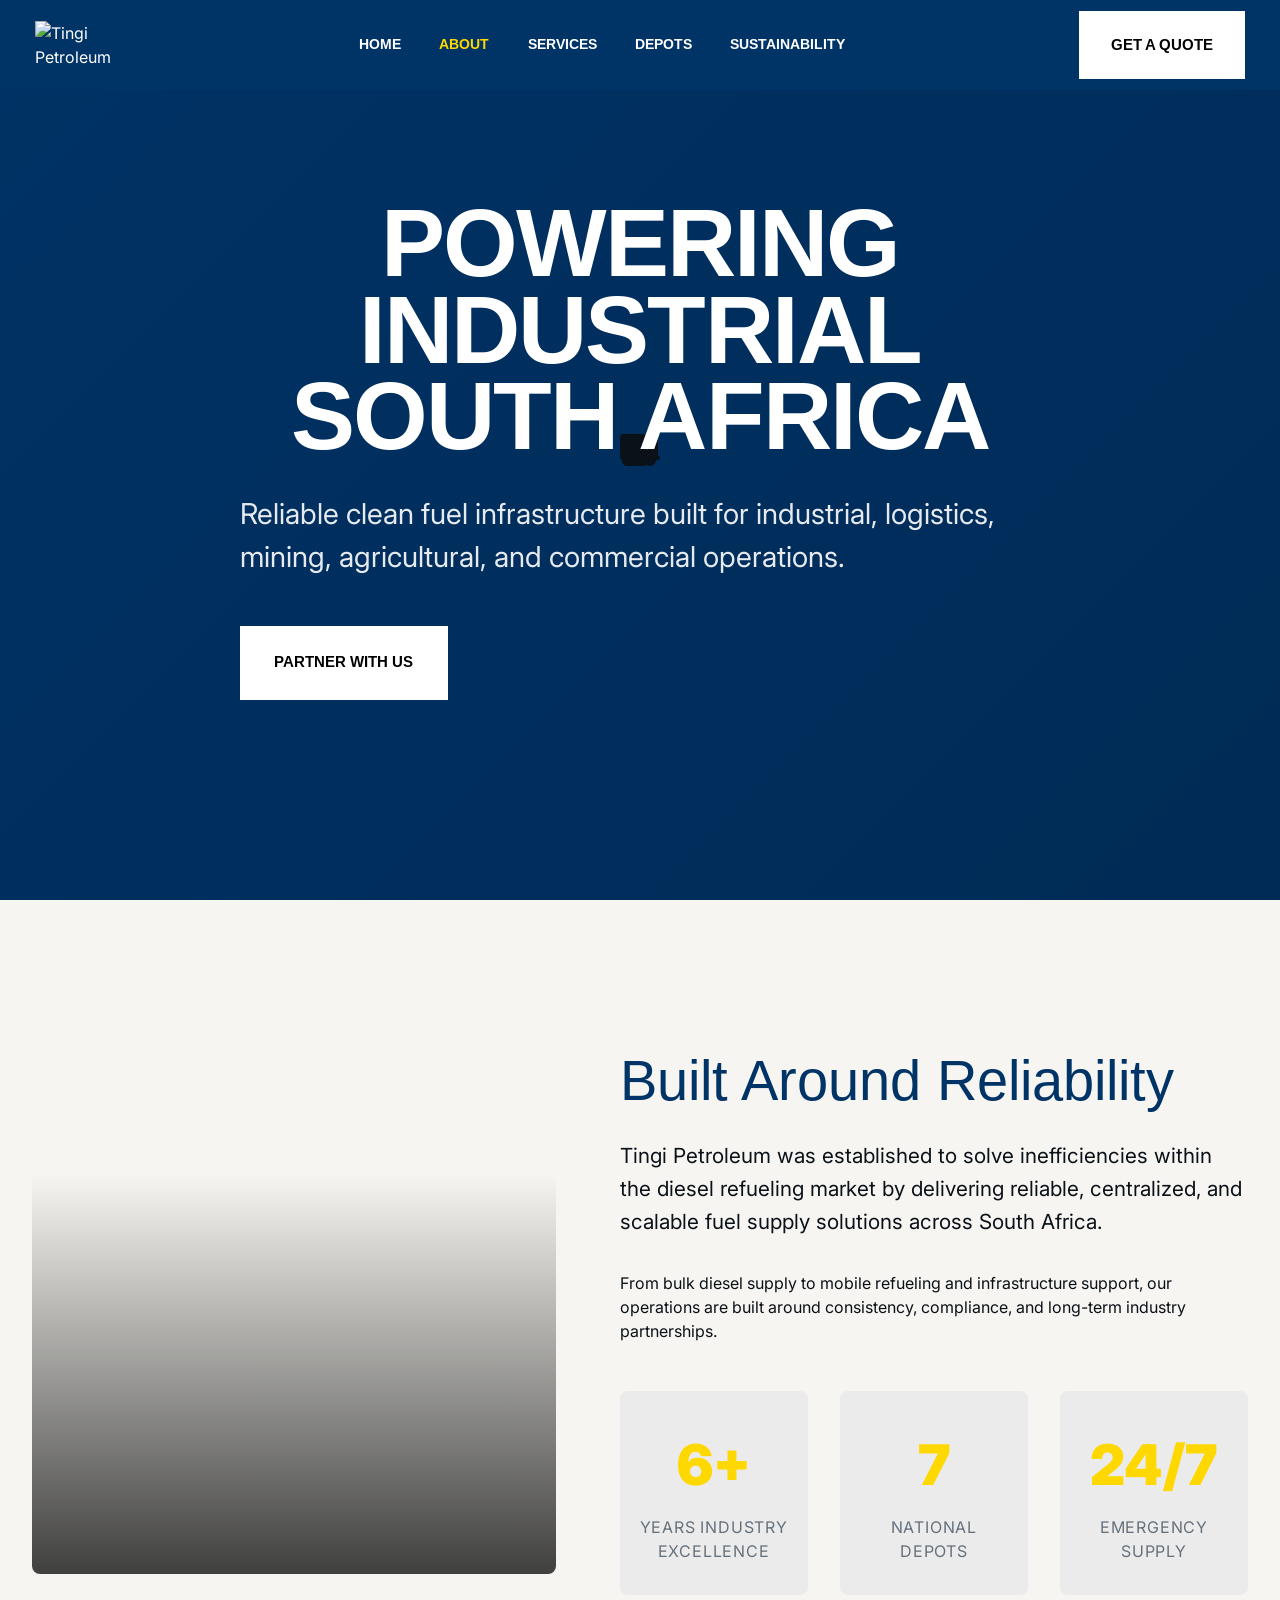
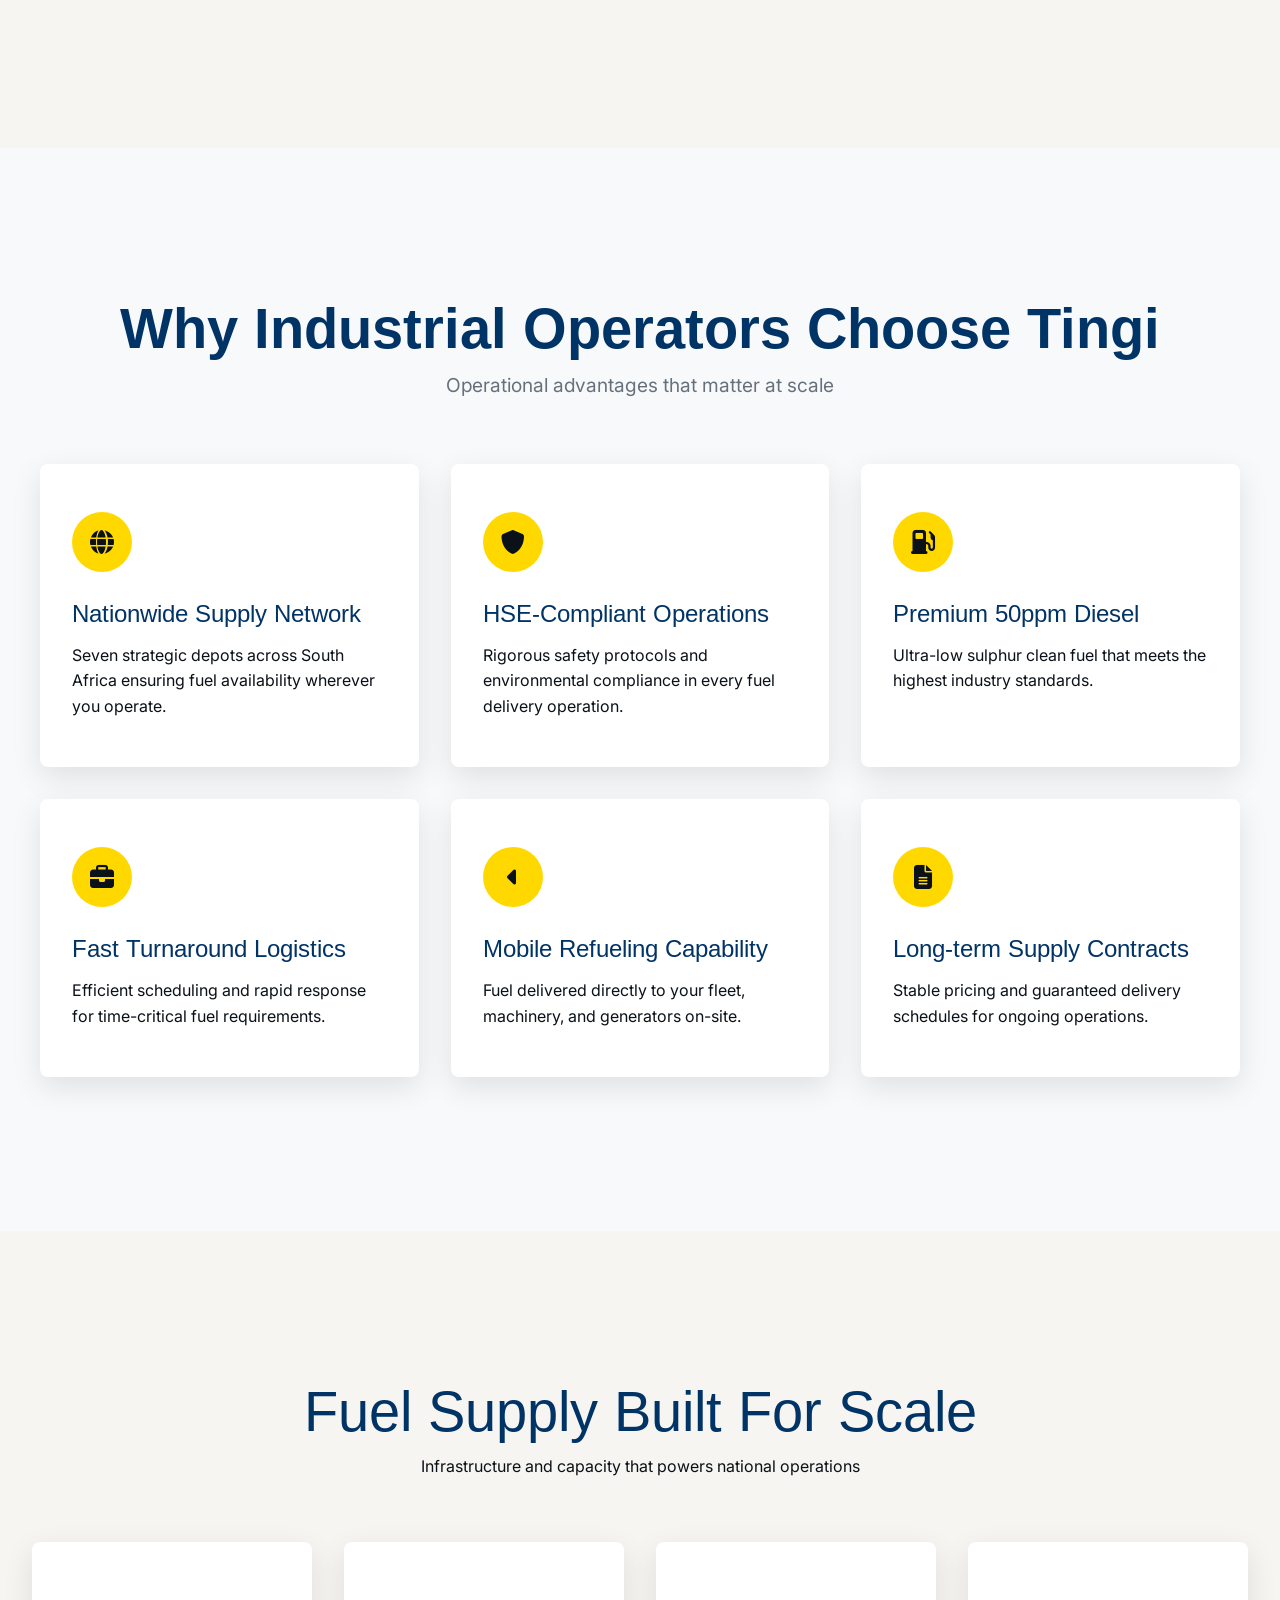
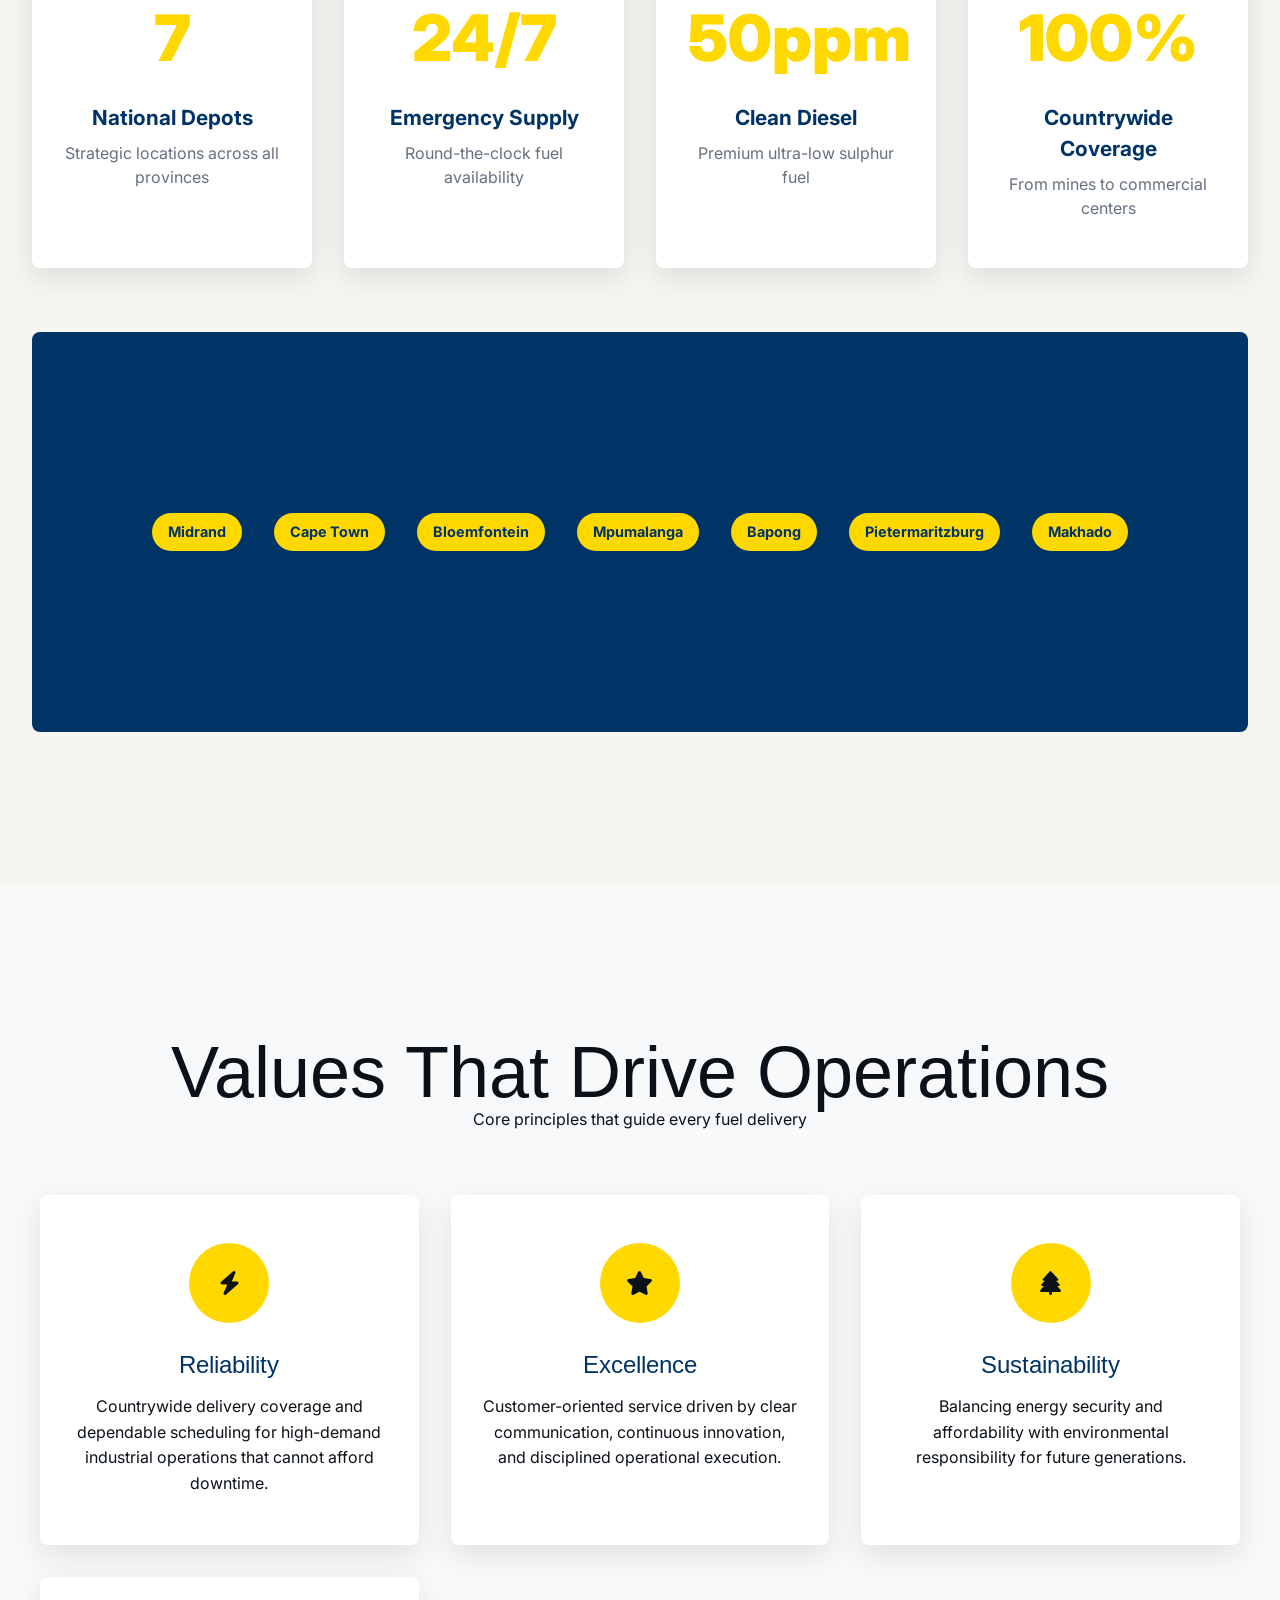
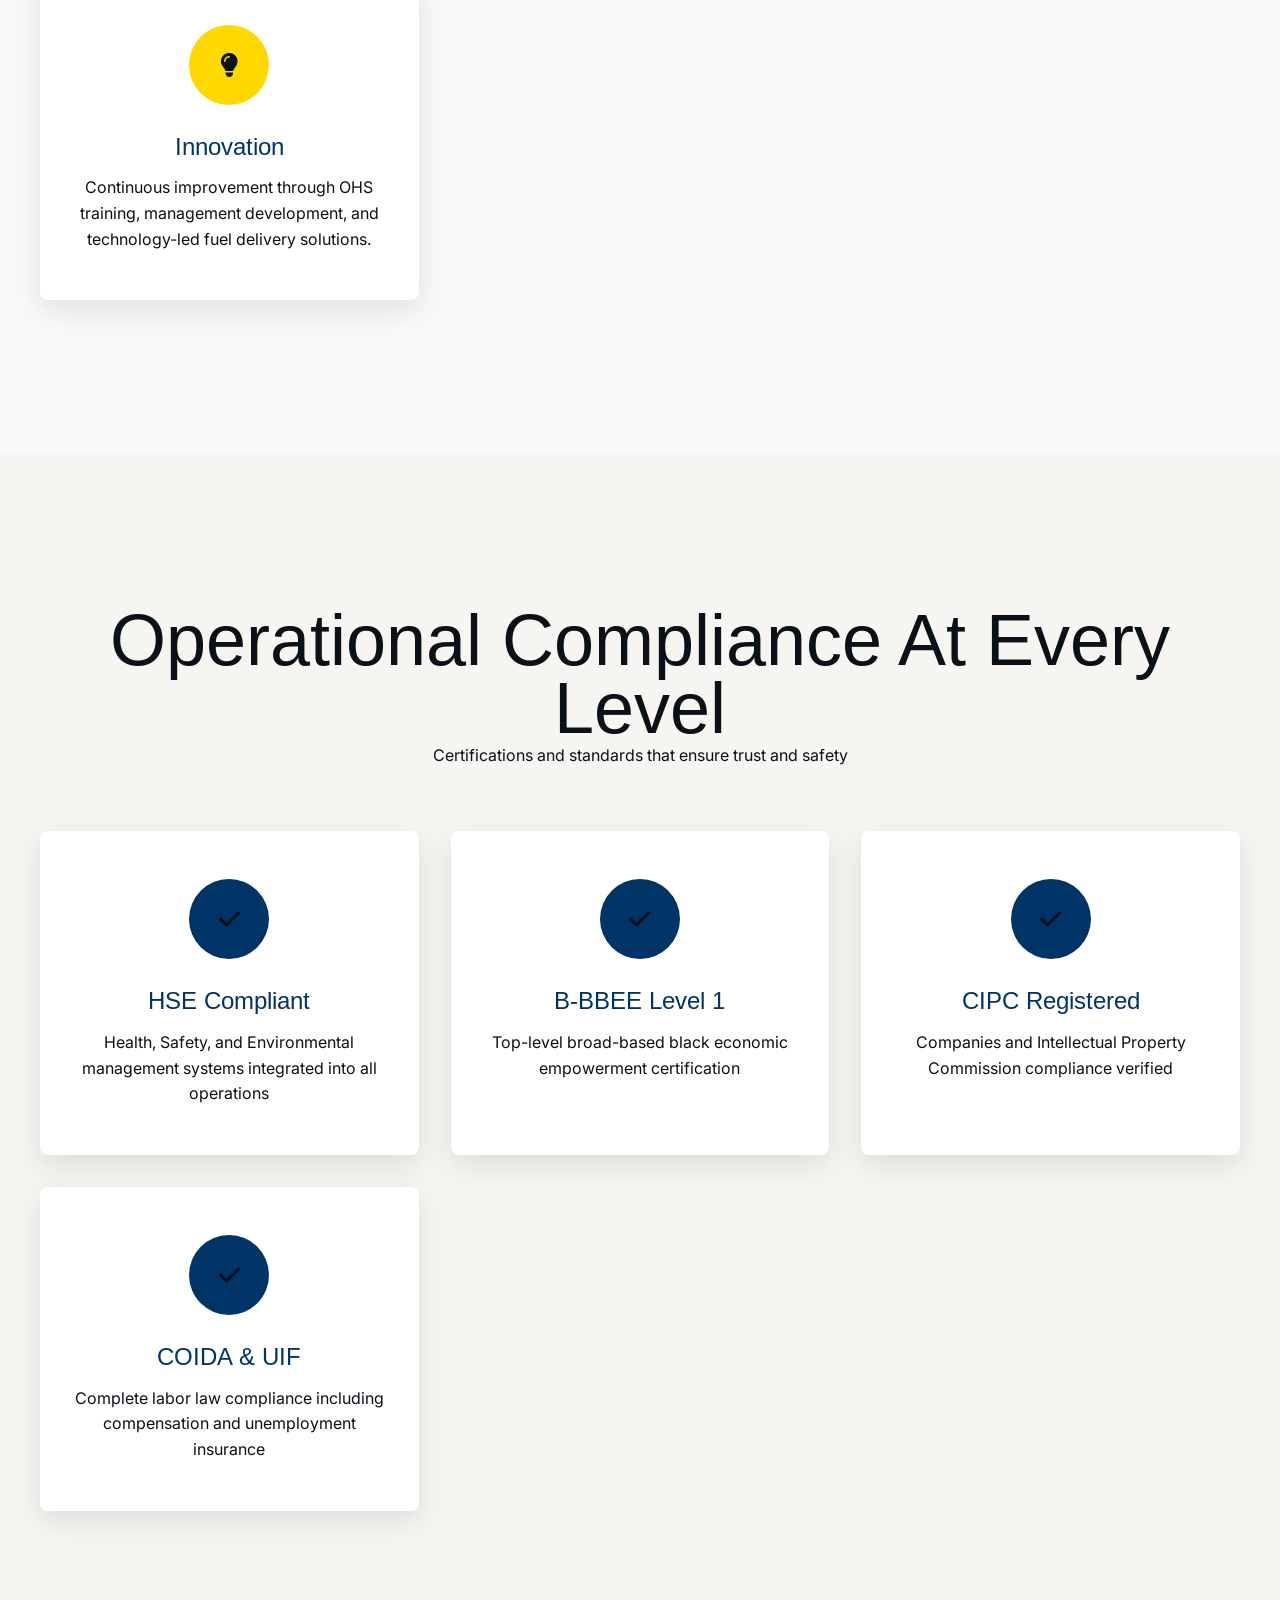
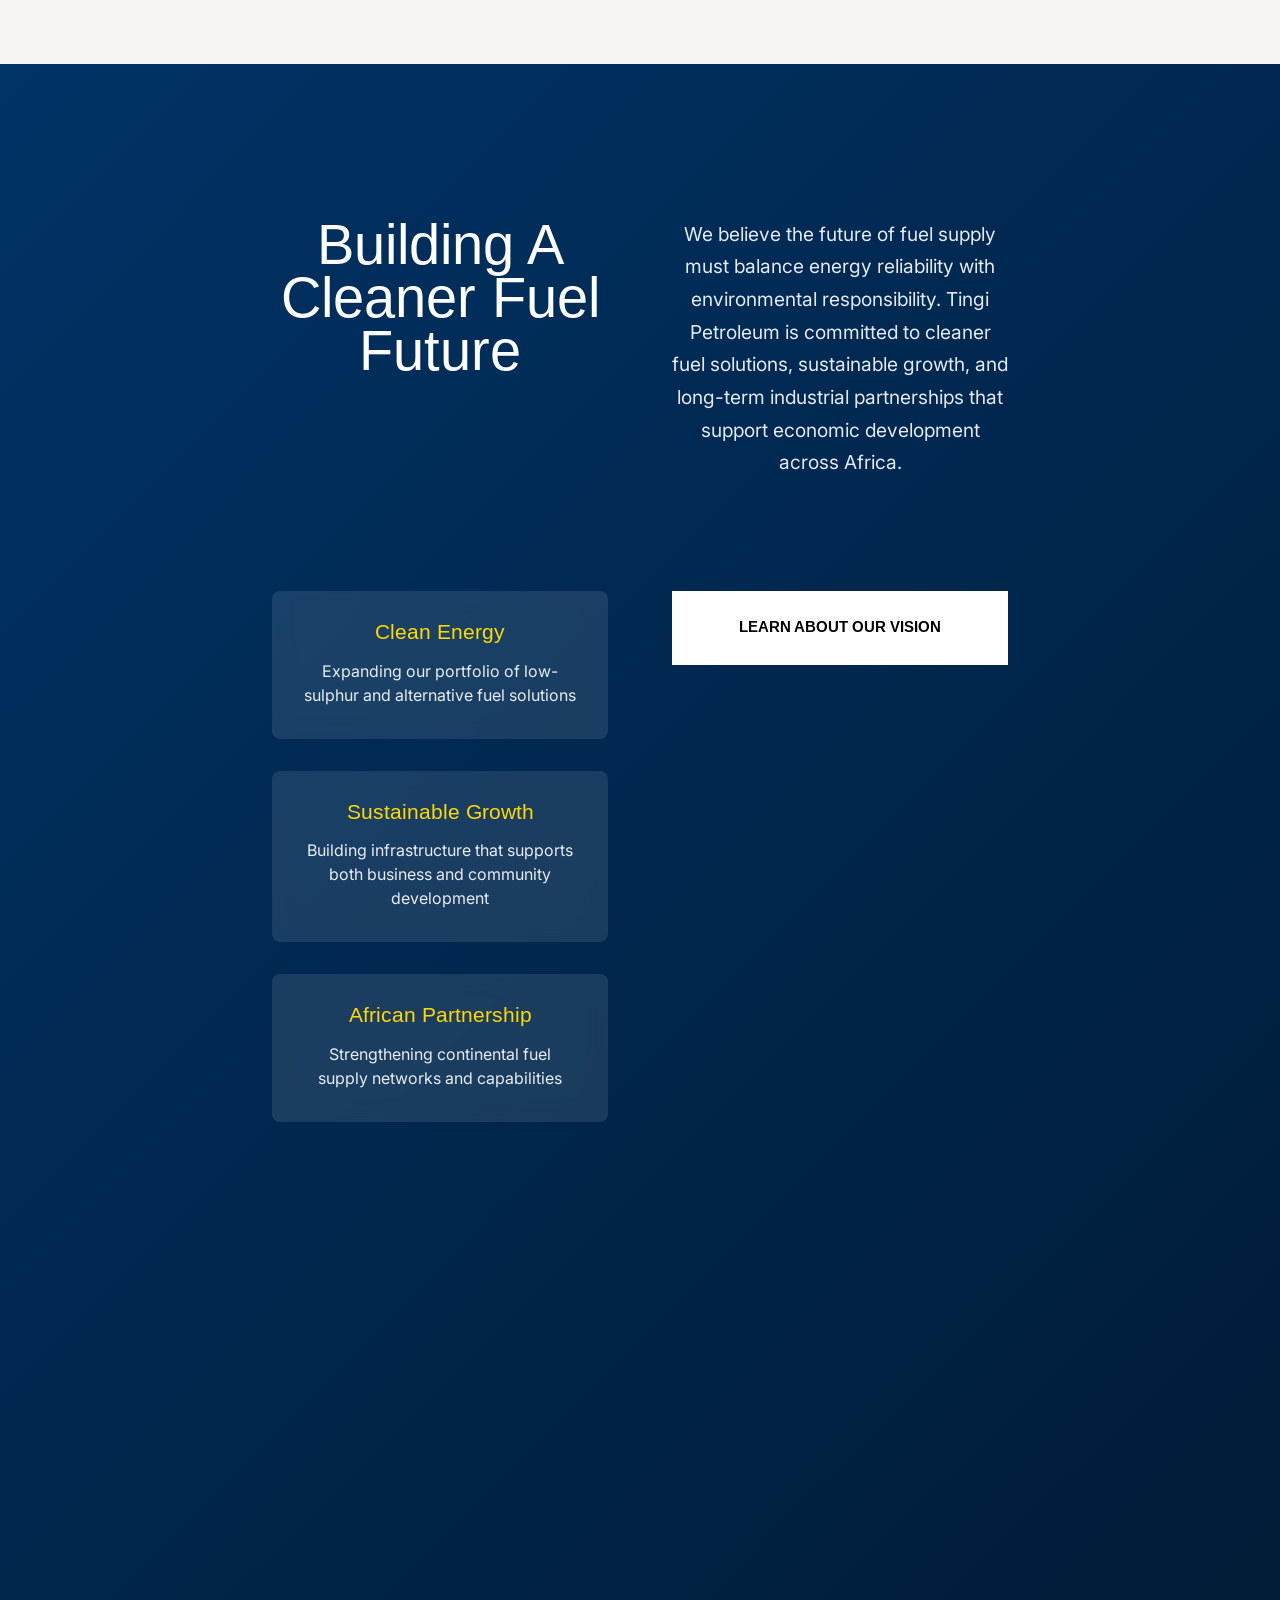
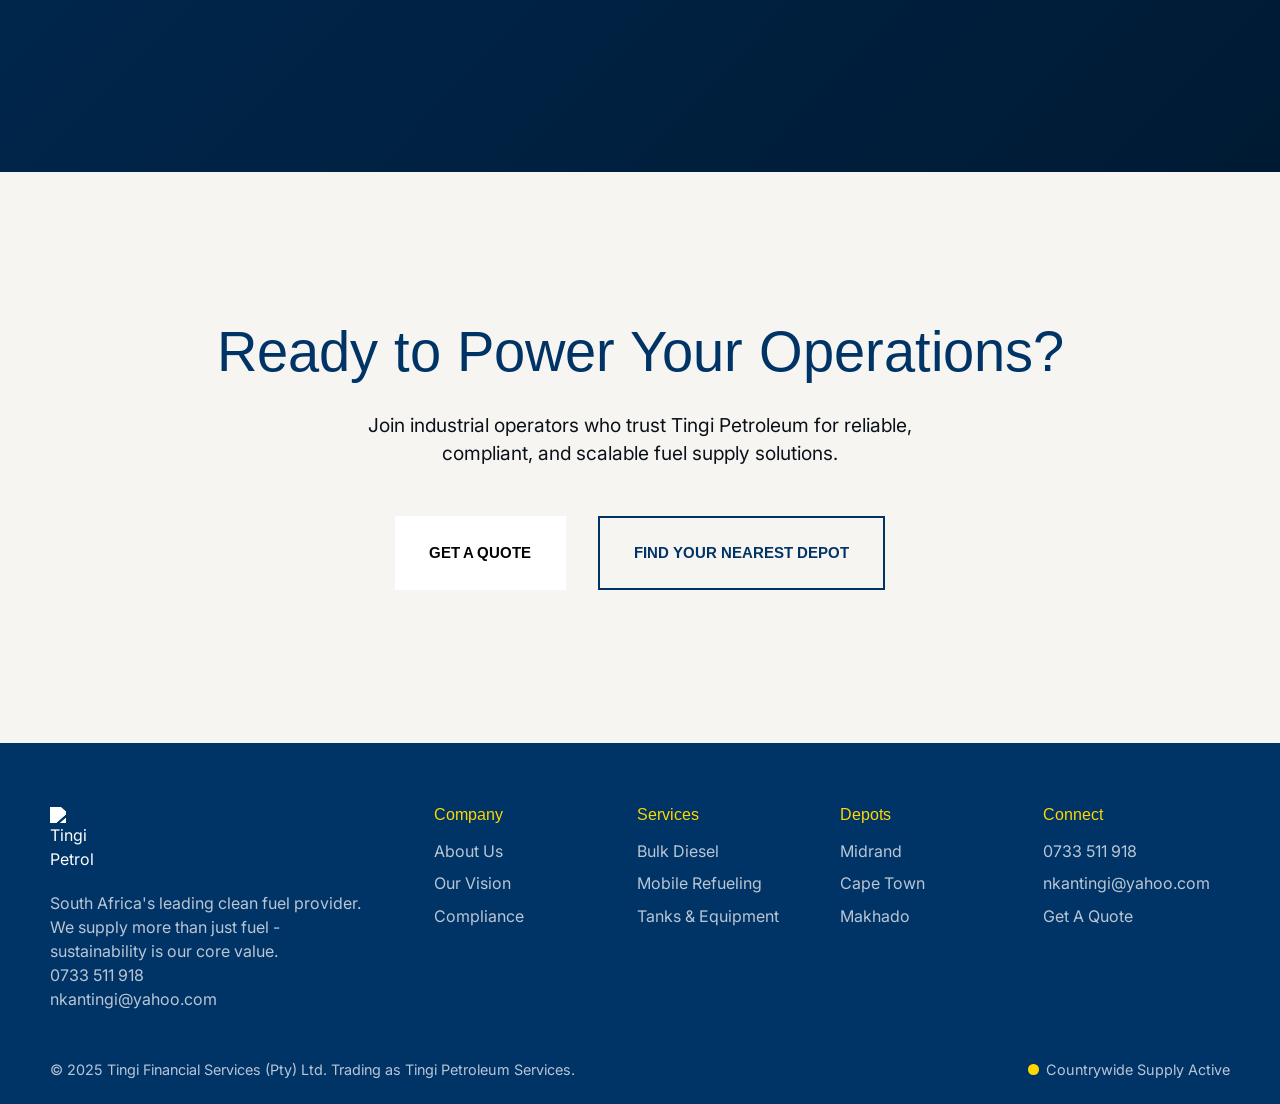
==== about.html @ 7ee02deb "Add files via upload" ====
<!DOCTYPE html>
<html lang="en" class="no-js">
<head>
  <meta charset="utf-8">
  <meta name="viewport" content="width=device-width, initial-scale=1">
  <title>About - Tingi Petroleum</title>
  <link rel="stylesheet" href="https://cdnjs.cloudflare.com/ajax/libs/font-awesome/6.4.0/css/all.min.css">
  <link rel="stylesheet" href="css/styles.css">
  <link rel="apple-touch-icon" sizes="180x180" href="https://res.cloudinary.com/dgwtaivvf/image/upload/v1777538921/TINGI1-Outline_wstxcj.png">
  <link rel="icon" type="image/png" sizes="32x32" href="https://res.cloudinary.com/dgwtaivvf/image/upload/v1777538921/TINGI1-Outline_wstxcj.png">
  <link rel="icon" type="image/png" sizes="16x16" href="https://res.cloudinary.com/dgwtaivvf/image/upload/v1777538921/TINGI1-Outline_wstxcj.png">
</head>
<body class="subpage about-page">
  <header class="site-header">
    <a class="brand" href="index.html" aria-label="Tingi Petroleum home"><img src="https://res.cloudinary.com/dgwtaivvf/image/upload/v1777538919/TINGI-Variation-Yelllow_hwsxp3.png" alt="Tingi Petroleum"></a>
    <button class="menu-toggle" type="button" aria-label="Toggle navigation" aria-expanded="false"><span></span><span></span><span></span></button>
    <nav class="site-nav" aria-label="Primary navigation">
      <a href="index.html">Home</a><a class="is-active" href="about.html">About</a><a href="services.html">Services</a><a href="depots.html">Depots</a><a href="sustainability.html">Sustainability</a>
    </nav>
    <a class="btn btn-small" href="contact.html">Get A Quote</a>
  </header>
  <main>
    <!-- CINEMATIC HERO SECTION -->
    <section class="cinematic-hero">
      <div class="hero-background">
        <div class="hero-overlay"></div>
      </div>
      <div class="hero-content">
        <div class="hero-text">
          <h1 class="hero-title">POWERING<br>INDUSTRIAL<br>SOUTH AFRICA</h1>
          <p class="hero-subtitle">Reliable clean fuel infrastructure built for industrial, logistics, mining, agricultural, and commercial operations.</p>
          <a class="btn hero-cta" href="contact.html">Partner With Us</a>
        </div>
      </div>
    </section>

    <!-- WHO WE ARE SECTION -->
    <section class="who-we-are">
      <div class="section-layout">
        <div class="visual-side">
          <div class="industrial-visual depot-visual"></div>
        </div>
        <div class="content-side">
          <h2>Built Around Reliability</h2>
          <p class="lead-text">Tingi Petroleum was established to solve inefficiencies within the diesel refueling market by delivering reliable, centralized, and scalable fuel supply solutions across South Africa.</p>
          <p>From bulk diesel supply to mobile refueling and infrastructure support, our operations are built around consistency, compliance, and long-term industry partnerships.</p>
          <div class="key-stats">
            <div><strong>6+</strong><span>Years Industry Excellence</span></div>
            <div><strong>7</strong><span>National Depots</span></div>
            <div><strong>24/7</strong><span>Emergency Supply</span></div>
          </div>
        </div>
      </div>
    </section>

    <!-- WHY TINGI SECTION -->
    <section class="why-tingi">
      <div class="section-header">
        <h2>Why Industrial Operators Choose Tingi</h2>
        <p>Operational advantages that matter at scale</p>
      </div>
      <div class="advantage-grid">
        <div class="advantage-card">
          <div class="card-icon network-icon"></div>
          <h3>Nationwide Supply Network</h3>
          <p>Seven strategic depots across South Africa ensuring fuel availability wherever you operate.</p>
        </div>
        <div class="advantage-card">
          <div class="card-icon hse-icon"></div>
          <h3>HSE-Compliant Operations</h3>
          <p>Rigorous safety protocols and environmental compliance in every fuel delivery operation.</p>
        </div>
        <div class="advantage-card">
          <div class="card-icon fuel-icon"></div>
          <h3>Premium 50ppm Diesel</h3>
          <p>Ultra-low sulphur clean fuel that meets the highest industry standards.</p>
        </div>
        <div class="advantage-card">
          <div class="card-icon logistics-icon"></div>
          <h3>Fast Turnaround Logistics</h3>
          <p>Efficient scheduling and rapid response for time-critical fuel requirements.</p>
        </div>
        <div class="advantage-card">
          <div class="card-icon mobile-icon"></div>
          <h3>Mobile Refueling Capability</h3>
          <p>Fuel delivered directly to your fleet, machinery, and generators on-site.</p>
        </div>
        <div class="advantage-card">
          <div class="card-icon contract-icon"></div>
          <h3>Long-term Supply Contracts</h3>
          <p>Stable pricing and guaranteed delivery schedules for ongoing operations.</p>
        </div>
      </div>
    </section>

    <!-- SUPPLY CAPABILITY SECTION -->
    <section class="supply-capability">
      <div class="capability-header">
        <h2>Fuel Supply Built For Scale</h2>
        <p>Infrastructure and capacity that powers national operations</p>
      </div>
      <div class="metrics-showcase">
        <div class="metric-card">
          <div class="metric-number">7</div>
          <div class="metric-label">National Depots</div>
          <div class="metric-desc">Strategic locations across all provinces</div>
        </div>
        <div class="metric-card">
          <div class="metric-number">24/7</div>
          <div class="metric-label">Emergency Supply</div>
          <div class="metric-desc">Round-the-clock fuel availability</div>
        </div>
        <div class="metric-card">
          <div class="metric-number">50ppm</div>
          <div class="metric-label">Clean Diesel</div>
          <div class="metric-desc">Premium ultra-low sulphur fuel</div>
        </div>
        <div class="metric-card">
          <div class="metric-number">100%</div>
          <div class="metric-label">Countrywide Coverage</div>
          <div class="metric-desc">From mines to commercial centers</div>
        </div>
      </div>
      <div class="operations-map">
        <div class="map-overlay"></div>
        <div class="depot-markers">
          <div class="marker" data-depot="midrand">Midrand</div>
          <div class="marker" data-depot="cape-town">Cape Town</div>
          <div class="marker" data-depot="bloemfontein">Bloemfontein</div>
          <div class="marker" data-depot="mpumalanga">Mpumalanga</div>
          <div class="marker" data-depot="bapong">Bapong</div>
          <div class="marker" data-depot="pietermaritzburg">Pietermaritzburg</div>
          <div class="marker" data-depot="makhado">Makhado</div>
        </div>
      </div>
    </section>

    <!-- VALUES SECTION WITH VISUAL DEPTH -->
    <section class="values-enhanced">
      <div class="values-header">
        <h2>Values That Drive Operations</h2>
        <p>Core principles that guide every fuel delivery</p>
      </div>
      <div class="values-grid">
        <div class="value-card">
          <div class="value-icon reliability-icon"></div>
          <h3>Reliability</h3>
          <p>Countrywide delivery coverage and dependable scheduling for high-demand industrial operations that cannot afford downtime.</p>
        </div>
        <div class="value-card">
          <div class="value-icon excellence-icon"></div>
          <h3>Excellence</h3>
          <p>Customer-oriented service driven by clear communication, continuous innovation, and disciplined operational execution.</p>
        </div>
        <div class="value-card">
          <div class="value-icon sustainability-icon"></div>
          <h3>Sustainability</h3>
          <p>Balancing energy security and affordability with environmental responsibility for future generations.</p>
        </div>
        <div class="value-card">
          <div class="value-icon innovation-icon"></div>
          <h3>Innovation</h3>
          <p>Continuous improvement through OHS training, management development, and technology-led fuel delivery solutions.</p>
        </div>
      </div>
    </section>

    <!-- COMPLIANCE & SAFETY FEATURE SECTION -->
    <section class="compliance-enhanced">
      <div class="compliance-header">
        <h2>Operational Compliance At Every Level</h2>
        <p>Certifications and standards that ensure trust and safety</p>
      </div>
      <div class="compliance-grid">
        <div class="compliance-card">
          <div class="cert-icon hse-cert"></div>
          <h3>HSE Compliant</h3>
          <p>Health, Safety, and Environmental management systems integrated into all operations</p>
        </div>
        <div class="compliance-card">
          <div class="cert-icon bbbee-cert"></div>
          <h3>B-BBEE Level 1</h3>
          <p>Top-level broad-based black economic empowerment certification</p>
        </div>
        <div class="compliance-card">
          <div class="cert-icon cipc-cert"></div>
          <h3>CIPC Registered</h3>
          <p>Companies and Intellectual Property Commission compliance verified</p>
        </div>
        <div class="compliance-card">
          <div class="cert-icon labor-cert"></div>
          <h3>COIDA & UIF</h3>
          <p>Complete labor law compliance including compensation and unemployment insurance</p>
        </div>
      </div>
    </section>

    <!-- VISION FOR THE FUTURE SECTION -->
    <section class="future-vision">
      <div class="vision-content">
        <h2>Building A Cleaner Fuel Future</h2>
        <p class="vision-text">We believe the future of fuel supply must balance energy reliability with environmental responsibility. Tingi Petroleum is committed to cleaner fuel solutions, sustainable growth, and long-term industrial partnerships that support economic development across Africa.</p>
        <div class="vision-pillars">
          <div class="pillar">
            <h3>Clean Energy</h3>
            <p>Expanding our portfolio of low-sulphur and alternative fuel solutions</p>
          </div>
          <div class="pillar">
            <h3>Sustainable Growth</h3>
            <p>Building infrastructure that supports both business and community development</p>
          </div>
          <div class="pillar">
            <h3>African Partnership</h3>
            <p>Strengthening continental fuel supply networks and capabilities</p>
          </div>
        </div>
        <a class="btn vision-cta" href="sustainability.html">Learn About Our Vision</a>
      </div>
      <div class="vision-visual"></div>
    </section>

    <!-- CTA SECTION -->
    <section class="about-cta">
      <div class="cta-content">
        <h2>Ready to Power Your Operations?</h2>
        <p>Join industrial operators who trust Tingi Petroleum for reliable, compliant, and scalable fuel supply solutions.</p>
        <div class="cta-buttons">
          <a class="btn btn-primary" href="contact.html">Get A Quote</a>
          <a class="btn btn-secondary" href="depots.html">Find Your Nearest Depot</a>
        </div>
      </div>
    </section>
  </main>

  <footer class="site-footer">
    <div class="footer-top">
      <div>
        <img src="https://res.cloudinary.com/dgwtaivvf/image/upload/v1777538921/TINGI1-Outline_wstxcj.png" alt="Tingi Petroleum">
        <p>South Africa's leading clean fuel provider. We supply more than just fuel - sustainability is our core value.</p>
        <p><a href="tel:+27733511918">0733 511 918</a><br><a href="mailto:nkantingi@yahoo.com">nkantingi@yahoo.com</a></p>
      </div>
      <nav class="footer-nav" aria-label="Footer navigation">
        <div><h3>Company</h3><a href="about.html">About Us</a><a href="sustainability.html">Our Vision</a><a href="about.html#compliance">Compliance</a></div>
        <div><h3>Services</h3><a href="services.html#bulk">Bulk Diesel</a><a href="services.html#mobile">Mobile Refueling</a><a href="services.html#equipment">Tanks & Equipment</a></div>
        <div><h3>Depots</h3><a href="depots.html#midrand">Midrand</a><a href="depots.html#cape-town">Cape Town</a><a href="depots.html#makhado">Makhado</a></div>
        <div><h3>Connect</h3><a href="tel:+27733511918">0733 511 918</a><a href="mailto:nkantingi@yahoo.com">nkantingi@yahoo.com</a><a href="contact.html">Get A Quote</a></div>
      </nav>
    </div>
    <div class="footer-bottom"><span>© 2025 Tingi Financial Services (Pty) Ltd. Trading as Tingi Petroleum Services.</span><span class="status-dot">Countrywide Supply Active</span></div>
  </footer>

  <script src="js/main.js"></script>
</body>
</html>
---- css/styles.css ----
@import url("https://fonts.googleapis.com/css2?family=Arimo:wght@400;500;600;700&family=Inter:wght@400;500;600;700&display=swap");

:root {
  --blue: #003366;
  --blue-deep: #06192b;
  --yellow: #ffd800;
  --yellow-soft: #ffe870;
  --black: #000;
  --white: #fff;
  --paper: #f6f5f1;
  --mist: #eceff3;
  --ink: #0b1118;
  --muted: #66717d;
  --line: rgba(0, 0, 0, 0.12);
  --line-light: rgba(255, 255, 255, 0.22);
  --radius: 8px;
  --font-display: "Arimo", Arial, sans-serif;
  --font-body: "Inter", Arial, sans-serif;
}

*,
*::before,
*::after {
  box-sizing: border-box;
}

html {
  font-size: 16px;
  scroll-behavior: smooth;
}

body {
  margin: 0;
  color: var(--ink);
  background: var(--paper);
  font-family: var(--font-body);
  line-height: 1.5;
}

img,
svg {
  display: block;
  max-width: 100%;
}

a {
  color: inherit;
  text-decoration: none;
}

p {
  margin: 0;
}

h1,
h2,
h3 {
  margin: 0;
  font-family: var(--font-display);
  font-weight: 500;
  letter-spacing: 0;
  line-height: 0.95;
}

h1 {
  color: var(--white);
  font-size: clamp(3.2rem, 6vw, 5.8rem);
  max-width: 820px;
  text-align: center;
}

h2 {
  font-size: clamp(2.6rem, 5.6vw, 5.4rem);
}

h3 {
  font-size: clamp(1.45rem, 2vw, 2rem);
}

.btn {
  display: inline-flex;
  align-items: center;
  justify-content: center;
  min-height: 4.6rem;
  padding: 0 2.15rem;
  border: 0;
  border-radius: 0;
  background: var(--white);
  color: var(--black);
  font-family: var(--font-display);
  font-size: 0.95rem;
  font-weight: 700;
  text-transform: uppercase;
  transition: transform 0.2s ease, background 0.2s ease, color 0.2s ease;
}

.btn:hover,
.btn:focus {
  transform: translateY(-2px);
  background: var(--yellow);
  color: var(--blue);
}

.btn-small {
  min-height: 4.25rem;
  padding-inline: 2rem;
  background: var(--white);
  color: var(--black);
}

.site-header {
  position: fixed;
  z-index: 50;
  inset: 0 0 auto;
  display: grid;
  grid-template-columns: auto 1fr auto;
  align-items: center;
  gap: 2rem;
  padding: 0.7rem clamp(1rem, 2.7vw, 3rem);
  background: var(--blue);
  color: var(--white);
  transition: background 0.25s ease, backdrop-filter 0.25s ease;
}

.site-header.is-scrolled {
  background: var(--blue);
}

.brand img {
  width: 90px;
}

.site-nav {
  justify-self: center;
  display: flex;
  align-items: center;
  gap: clamp(1.2rem, 3vw, 2.7rem);
  font-family: var(--font-display);
  font-weight: 700;
  text-transform: uppercase;
}

.site-nav a {
  font-size: 0.9rem;
}

.site-nav a:hover,
.site-nav a:focus {
  color: var(--yellow);
}

.menu-toggle {
  display: none;
  width: 48px;
  height: 48px;
  border: 0;
  background: var(--white);
  padding: 13px;
}

.menu-toggle span {
  display: block;
  height: 2px;
  margin: 5px 0;
  background: var(--black);
}

.hero {
  position: relative;
  min-height: 96vh;
  overflow: hidden;
  display: grid;
  align-items: center;
  padding: 8.5rem clamp(1rem, 3vw, 3rem) 4rem;
  color: var(--white);
  background: var(--black);
}

.hero-bg {
  position: absolute;
  inset: 0;
  background:
    linear-gradient(180deg, rgba(0, 0, 0, 0.46), rgba(0, 0, 0, 0.9)),
    linear-gradient(90deg, rgba(0, 51, 102, 0.72), rgba(0, 0, 0, 0.18)),
    url("https://res.cloudinary.com/dgwtaivvf/image/upload/v1777539021/Workers_reviewing_data_at_twilight_xt6qph.png") center/cover no-repeat;
  transform: scale(1.02);
}

.hero-center {
  position: relative;
  z-index: 2;
  display: grid;
  justify-items: center;
  gap: 1.25rem;
  transform: translateY(-2rem);
  width: min(1180px, 100%);
  margin: 0 auto;
  text-align: center;
}

.eyebrow {
  color: var(--yellow);
  font-family: var(--font-display);
  font-size: 0.84rem;
  font-weight: 700;
  text-transform: uppercase;
}

.rotator {
  min-height: 3rem;
  color: var(--yellow);
  font-family: var(--font-display);
  font-size: clamp(1.25rem, 3vw, 2.6rem);
  font-weight: 700;
  text-transform: uppercase;
  transition: opacity 0.22s ease, transform 0.22s ease;
}

.rotator.is-changing {
  opacity: 0;
  transform: translateY(8px);
}

.hero-note {
  max-width: 620px;
  color: rgba(255, 255, 255, 0.84);
  font-size: 1.04rem;
}

.ticker {
  overflow: hidden;
  padding-top: 7.2rem;
  background: var(--yellow);
  color: var(--blue);
}

.ticker-track {
  display: flex;
  width: max-content;
  animation: ticker 38s linear infinite;
}

.ticker span {
  padding: 1rem 1.8rem;
  font-family: var(--font-display);
  font-weight: 700;
  text-transform: uppercase;
  white-space: nowrap;
}

.metrics-band {
  padding: 4.5rem clamp(1rem, 5vw, 4rem) 5.2rem;
  background: var(--blue);
  color: var(--white);
  text-align: center;
}

.metrics-band p {
  margin-bottom: 3rem;
  font-size: 1.15rem;
}

.metric-row {
  display: grid;
  grid-template-columns: repeat(3, minmax(0, 1fr));
  gap: clamp(2rem, 6vw, 6rem);
  width: min(980px, 100%);
  margin: 0 auto;
  text-align: left;
}

.metric-row strong {
  display: block;
  color: var(--yellow);
  font-family: var(--font-display);
  font-size: clamp(2.8rem, 5vw, 4.5rem);
  font-weight: 400;
  line-height: 1;
}

.metric-row span {
  color: var(--yellow);
  font-weight: 700;
}

.section {
  padding: clamp(5rem, 9vw, 9rem) clamp(1rem, 4vw, 3rem);
}

.section-kicker,
.section-title-center,
.platform-grid,
.service-cards,
.process-section,
.depot-intro,
.depot-board,
.sustainability,
.faq-section,
.contact-layout,
.footer-top,
.footer-bottom {
  width: min(1180px, 100%);
  margin-inline: auto;
}

.section-kicker {
  color:#003366;
  display: grid;
  grid-template-columns: 0.9fr 1fr;
  gap: 4rem;
  margin-bottom: 4.2rem;
}

.section-kicker p,
.section-title-center p,
.depot-intro p,
.sustain-copy p,
.contact-layout p {
  color: #ffd800;
  font-size: 1.1rem;
}

/* Auto Slider Styles */
.section-kicker-slider {
  position: relative;
  overflow: hidden;
}

.section-kicker-slider .slide {
  display: none;
  opacity: 0;
  transition: opacity 0.8s ease-in-out;
}

.section-kicker-slider .slide.active {
  display: block;
  opacity: 1;
}

/* Testimonials Slider Styles */
.testimonials {
  background: var(--paper);
  padding: 6rem 0;
  position: relative;
}

.testimonials-slider {
  max-width: 1200px;
  margin: 0 auto;
  position: relative;
  overflow: hidden;
}

.testimonial-slide {
  display: none;
  grid-template-columns: 1fr 1fr;
  gap: 4rem;
  align-items: center;
  opacity: 0;
  transition: opacity 0.8s ease-in-out;
}

.testimonial-slide.active {
  display: grid;
  opacity: 1;
}

.testimonial-content {
  padding: 2rem;
}

.testimonial-content p {
  font-size: 1.5rem;
  line-height: 1.6;
  color: var(--ink);
  margin-bottom: 2rem;
  font-style: italic;
  font-weight: 500;
}

.testimonial-author {
  font-size: 1.1rem !important;
  color: var(--blue) !important;
  font-weight: 600 !important;
  font-style: normal !important;
  margin-bottom: 0 !important;
}

.testimonial-image {
  display: flex;
  justify-content: center;
  align-items: center;
}

.testimonial-image img {
  width: 400px;
  height: 400px;
  object-fit: cover;
  border-radius: 8px;
  box-shadow: 0 10px 30px rgba(0, 0, 0, 0.1);
}

.slider-navigation {
  position: absolute;
  bottom: 2rem;
  right: 2rem;
  display: flex;
  gap: 1rem;
  z-index: 10;
}

.slider-navigation button {
  width: 50px;
  height: 50px;
  border: 2px solid var(--blue);
  background: var(--white);
  color: var(--blue);
  border-radius: 50%;
  font-size: 1.2rem;
  cursor: pointer;
  transition: all 0.3s ease;
  display: flex;
  align-items: center;
  justify-content: center;
}

.slider-navigation button:hover {
  background: var(--blue);
  color: var(--white);
}

/* Enhanced Services Page Styles */
.services-hero {
  background: var(--blue-deep);
  color: var(--white);
  padding: 8rem 0;
  text-align: center;
  position: relative;
  overflow: hidden;
}

.hero-dramatic {
  max-width: 1200px;
  margin: 0 auto;
  position: relative;
  z-index: 2;
}

.hero-massive {
  font-size: clamp(3rem, 8vw, 6rem);
  font-weight: 700;
  line-height: 0.9;
  margin-bottom: 2rem;
  color: var(--white);
  text-transform: uppercase;
  letter-spacing: -0.02em;
}

.hero-supporting {
  font-size: 1.3rem;
  max-width: 800px;
  margin: 0 auto 3rem;
  color: var(--yellow-soft);
  line-height: 1.4;
}

.hero-metrics {
  display: grid;
  grid-template-columns: repeat(3, 1fr);
  gap: 2rem;
  max-width: 600px;
  margin: 0 auto;
}

.hero-metrics div {
  text-align: center;
}

.hero-metrics strong {
  display: block;
  font-size: 2.5rem;
  color: var(--yellow);
  font-weight: 700;
}

.hero-metrics span {
  font-size: 0.9rem;
  color: var(--white);
  text-transform: uppercase;
  letter-spacing: 0.05em;
}

/* Industries Section */
.industries-section {
  padding: 6rem 0;
  background: var(--paper);
}

.section-header {
  text-align: center;
  margin-bottom: 4rem;
}

.section-header .eyebrow {
  color: var(--yellow);
  font-size: 1rem;
  text-transform: uppercase;
  letter-spacing: 0.1em;
  margin-bottom: 1rem;
}

.section-header h2 {
  font-size: 2.5rem;
  color: var(--ink);
  font-weight: 700;
  margin-bottom: 1rem;
}

.industries-grid {
  display: grid;
  grid-template-columns: repeat(auto-fit, minmax(300px, 1fr));
  gap: 2rem;
  max-width: 1200px;
  margin: 0 auto;
  padding: 0 2rem;
}

.industry-card {
  background: var(--white);
  padding: 2.5rem;
  border-radius: 12px;
  box-shadow: 0 4px 20px rgba(0, 0, 0, 0.08);
  text-align: center;
  transition: transform 0.3s ease, box-shadow 0.3s ease;
  border: 1px solid var(--line);
}

.industry-card:hover {
  transform: translateY(-5px);
  box-shadow: 0 8px 30px rgba(0, 0, 0, 0.12);
}

.industry-icon {
  width: 80px;
  height: 80px;
  margin: 0 auto 1.5rem;
  background: var(--blue);
  border-radius: 50%;
  position: relative;
}

.industry-card h3 {
  font-size: 1.5rem;
  color: var(--blue);
  margin-bottom: 1rem;
  font-weight: 600;
}

.industry-card p {
  color: var(--muted);
  line-height: 1.6;
}

/* Enhanced Services Section */
.services-enhanced {
  padding: 6rem 0;
  background: var(--mist);
}

.service-system {
  display: grid;
  grid-template-columns: 1fr 1fr;
  gap: 4rem;
  align-items: center;
  max-width: 1200px;
  margin: 0 auto 4rem;
  padding: 0 2rem;
}

.service-system.reverse {
  direction: rtl;
}

.service-system.reverse > * {
  direction: ltr;
}

.service-visual {
  min-height: 400px;
  background: var(--blue);
  border-radius: 12px;
  position: relative;
  overflow: hidden;
}

.service-content {
  padding: 2rem;
}

.service-content h3 {
  font-size: 2rem;
  color: var(--blue);
  margin-bottom: 1.5rem;
  font-weight: 700;
}

.service-content p {
  font-size: 1.1rem;
  color: var(--ink);
  line-height: 1.6;
  margin-bottom: 2rem;
}

.capability-list {
  display: grid;
  gap: 1rem;
  margin-bottom: 2rem;
}

.capability-item {
  display: grid;
  grid-template-columns: 1fr auto;
  gap: 1rem;
  padding: 1rem;
  background: var(--white);
  border-radius: 8px;
  border-left: 4px solid var(--yellow);
}

.capability-item strong {
  color: var(--blue);
  font-weight: 600;
}

.capability-item span {
  color: var(--muted);
  font-size: 0.9rem;
}

/* Operational Excellence */
.operational-excellence {
  padding: 6rem 0;
  background: var(--blue-deep);
  color: var(--white);
}

.operational-excellence .section-header h2 {
  color: var(--white);
}

.excellence-grid {
  display: grid;
  grid-template-columns: repeat(auto-fit, minmax(300px, 1fr));
  gap: 2rem;
  max-width: 1200px;
  margin: 0 auto;
  padding: 0 2rem;
}

.excellence-item {
  text-align: center;
  padding: 2rem;
}

.excellence-icon {
  width: 80px;
  height: 80px;
  margin: 0 auto 1.5rem;
  background: var(--yellow);
  border-radius: 50%;
  position: relative;
}

.excellence-item h3 {
  font-size: 1.3rem;
  color: var(--white);
  margin-bottom: 1rem;
  font-weight: 600;
}

.excellence-item p {
  color: var(--yellow-soft);
  line-height: 1.6;
}

/* Process Flow */
.process-flow {
  padding: 6rem 0;
  background: var(--paper);
}

.process-timeline {
  display: grid;
  grid-template-columns: repeat(auto-fit, minmax(250px, 1fr));
  gap: 2rem;
  max-width: 1200px;
  margin: 0 auto;
  padding: 0 2rem;
}

.process-step {
  display: flex;
  flex-direction: column;
  align-items: center;
  text-align: center;
  position: relative;
}

.step-number {
  width: 60px;
  height: 60px;
  background: var(--yellow);
  color: var(--blue);
  border-radius: 50%;
  display: flex;
  align-items: center;
  justify-content: center;
  font-size: 1.5rem;
  font-weight: 700;
  margin-bottom: 1.5rem;
}

.step-content h3 {
  font-size: 1.3rem;
  color: var(--blue);
  margin-bottom: 1rem;
  font-weight: 600;
}

.step-content p {
  color: var(--muted);
  line-height: 1.6;
}

/* Metrics Impact */
.metrics-impact {
  padding: 6rem 0;
  background: var(--blue-deep);
  color: var(--white);
}

.metrics-dramatic {
  display: grid;
  grid-template-columns: repeat(auto-fit, minmax(250px, 1fr));
  gap: 3rem;
  max-width: 1000px;
  margin: 0 auto;
  padding: 0 2rem;
}

.metric-item {
  text-align: center;
}

.metric-item strong {
  display: block;
  font-size: 4rem;
  color: var(--yellow);
  font-weight: 700;
  margin-bottom: 0.5rem;
}

.metric-item span {
  display: block;
  font-size: 1.2rem;
  color: var(--white);
  margin-bottom: 1rem;
  font-weight: 600;
}

.metric-item p {
  color: var(--yellow-soft);
  font-size: 0.95rem;
  line-height: 1.4;
}

/* Visual placeholders */
.tanker-visual {
  background: linear-gradient(135deg, var(--blue), var(--blue-deep));
}

.mobile-visual {
  background: linear-gradient(135deg, var(--yellow), var(--yellow-soft));
}

.tanks-visual {
  background: linear-gradient(135deg, var(--blue), var(--mist));
}

.testing-visual {
  background: linear-gradient(135deg, var(--yellow-soft), var(--blue));
}

.mining-icon::after { content: "\f1e2"; font-family: "Font Awesome 6 Free"; font-weight: 900; font-size: 2rem; position: absolute; top: 50%; left: 50%; transform: translate(-50%, -50%); }
.logistics-icon::after { content: "\f0d1"; font-family: "Font Awesome 6 Free"; font-weight: 900; font-size: 2rem; position: absolute; top: 50%; left: 50%; transform: translate(-50%, -50%); }
.agriculture-icon::after { content: "\f4e8"; font-family: "Font Awesome 6 Free"; font-weight: 900; font-size: 2rem; position: absolute; top: 50%; left: 50%; transform: translate(-50%, -50%); }
.construction-icon::after { content: "\f3d6"; font-family: "Font Awesome 6 Free"; font-weight: 900; font-size: 2rem; position: absolute; top: 50%; left: 50%; transform: translate(-50%, -50%); }
.manufacturing-icon::after { content: "\f275"; font-family: "Font Awesome 6 Free"; font-weight: 900; font-size: 2rem; position: absolute; top: 50%; left: 50%; transform: translate(-50%, -50%); }
.fleet-icon::after { content: "\f0d1"; font-family: "Font Awesome 6 Free"; font-weight: 900; font-size: 2rem; position: absolute; top: 50%; left: 50%; transform: translate(-50%, -50%); }

.hse-icon::after { content: "\f3ed"; font-family: "Font Awesome 6 Free"; font-weight: 900; font-size: 2rem; position: absolute; top: 50%; left: 50%; transform: translate(-50%, -50%); }
.247-icon::after { content: "\f017"; font-family: "Font Awesome 6 Free"; font-weight: 900; font-size: 2rem; position: absolute; top: 50%; left: 50%; transform: translate(-50%, -50%); }
.network-icon::after { content: "\f279"; font-family: "Font Awesome 6 Free"; font-weight: 900; font-size: 2rem; position: absolute; top: 50%; left: 50%; transform: translate(-50%, -50%); }
.fuel-icon::after { content: "\f52f"; font-family: "Font Awesome 6 Free"; font-weight: 900; font-size: 2rem; position: absolute; top: 50%; left: 50%; transform: translate(-50%, -50%); }
.emergency-icon::after { content: "\f0f3"; font-family: "Font Awesome 6 Free"; font-weight: 900; font-size: 2rem; position: absolute; top: 50%; left: 50%; transform: translate(-50%, -50%); }

/* Enhanced Depots Page Styles */
.depots-hero {
  background: var(--blue-deep);
  color: var(--white);
  padding: 8rem 0;
  text-align: center;
  position: relative;
  overflow: hidden;
}

.logistics-visual {
  padding: 6rem 0;
  background: var(--mist);
  position: relative;
}

.logistics-hero {
  max-width: 1200px;
  margin: 0 auto;
  position: relative;
  min-height: 400px;
  background: linear-gradient(135deg, var(--blue), var(--blue-deep));
  border-radius: 16px;
  overflow: hidden;
  display: flex;
  align-items: center;
}

.tanker-convoy {
  position: absolute;
  top: 0;
  left: 0;
  right: 0;
  bottom: 0;
  background: url('https://via.placeholder.com/1200x400') center/cover;
  opacity: 0.3;
}

.logistics-overlay {
  position: relative;
  z-index: 2;
  padding: 4rem;
  text-align: center;
  color: var(--white);
}

.logistics-overlay h2 {
  font-size: 2.5rem;
  margin-bottom: 1.5rem;
  font-weight: 700;
}

.logistics-overlay p {
  font-size: 1.2rem;
  max-width: 800px;
  margin: 0 auto;
  line-height: 1.6;
}

/* Interactive Map Section */
.interactive-map-section {
  padding: 6rem 0;
  background: var(--paper);
}

.south-africa-map {
  max-width: 1000px;
  margin: 0 auto 3rem;
}

.map-container {
  position: relative;
  min-height: 600px;
  background: var(--mist);
  border-radius: 16px;
  overflow: hidden;
  border: 2px solid var(--line);
}

.sa-map-outline {
  position: absolute;
  top: 50%;
  left: 50%;
  transform: translate(-50%, -50%);
  width: 400px;
  height: 500px;
  background: var(--blue-deep);
  opacity: 0.1;
  border-radius: 8px;
}

.depot-node {
  position: absolute;
  cursor: pointer;
  z-index: 10;
  transition: transform 0.3s ease;
}

.depot-node:hover {
  transform: scale(1.2);
}

.node-glow {
  position: absolute;
  top: 50%;
  left: 50%;
  transform: translate(-50%, -50%);
  width: 30px;
  height: 30px;
  background: var(--yellow);
  border-radius: 50%;
  opacity: 0.3;
  animation: pulse 2s infinite;
}

.node-dot {
  position: absolute;
  top: 50%;
  left: 50%;
  transform: translate(-50%, -50%);
  width: 12px;
  height: 12px;
  background: var(--blue);
  border-radius: 50%;
  border: 3px solid var(--yellow);
  z-index: 2;
}

.node-label {
  position: absolute;
  top: -30px;
  left: 50%;
  transform: translateX(-50%);
  background: var(--blue-deep);
  color: var(--white);
  padding: 4px 8px;
  border-radius: 4px;
  font-size: 0.8rem;
  font-weight: 600;
  white-space: nowrap;
}

@keyframes pulse {
  0% { transform: translate(-50%, -50%) scale(1); opacity: 0.3; }
  50% { transform: translate(-50%, -50%) scale(1.5); opacity: 0.1; }
  100% { transform: translate(-50%, -50%) scale(1); opacity: 0.3; }
}

.supply-routes {
  position: absolute;
  top: 0;
  left: 0;
  right: 0;
  bottom: 0;
  pointer-events: none;
}

.route-line {
  position: absolute;
  height: 2px;
  background: linear-gradient(90deg, var(--yellow), var(--blue));
  opacity: 0.3;
  animation: routeFlow 3s infinite;
}

.route-line:nth-child(1) {
  top: 45%;
  left: 25%;
  width: 200px;
  transform: rotate(-15deg);
}

.route-line:nth-child(2) {
  top: 35%;
  left: 45%;
  width: 150px;
  transform: rotate(25deg);
}

.route-line:nth-child(3) {
  top: 60%;
  left: 35%;
  width: 180px;
  transform: rotate(-10deg);
}

@keyframes routeFlow {
  0% { opacity: 0.1; }
  50% { opacity: 0.5; }
  100% { opacity: 0.1; }
}

.map-legend {
  display: flex;
  justify-content: center;
  gap: 2rem;
  padding: 2rem;
}

.legend-item {
  display: flex;
  align-items: center;
  gap: 0.5rem;
}

.legend-dot {
  width: 12px;
  height: 12px;
  background: var(--yellow);
  border-radius: 50%;
  border: 3px solid var(--blue);
}

.legend-line {
  width: 30px;
  height: 2px;
  background: linear-gradient(90deg, var(--yellow), var(--blue));
}

/* Operational Coverage */
.operational-coverage {
  padding: 6rem 0;
  background: var(--blue-deep);
  color: var(--white);
}

.operational-coverage .section-header h2 {
  color: var(--white);
}

.coverage-metrics {
  display: grid;
  grid-template-columns: repeat(auto-fit, minmax(250px, 1fr));
  gap: 2rem;
  max-width: 1000px;
  margin: 0 auto;
  padding: 0 2rem;
}

.coverage-item {
  text-align: center;
  padding: 2rem;
  background: rgba(255, 255, 255, 0.05);
  border-radius: 12px;
  border: 1px solid rgba(255, 255, 255, 0.1);
}

.coverage-item strong {
  display: block;
  font-size: 3rem;
  color: var(--yellow);
  font-weight: 700;
  margin-bottom: 0.5rem;
}

.coverage-item span {
  display: block;
  font-size: 1.1rem;
  color: var(--white);
  margin-bottom: 1rem;
  font-weight: 600;
}

.coverage-item p {
  color: var(--yellow-soft);
  font-size: 0.95rem;
  line-height: 1.4;
}

/* Enhanced Depot Cards */
.depot-cards-enhanced {
  padding: 6rem 0;
  background: var(--paper);
}

.depot-grid {
  display: grid;
  grid-template-columns: repeat(auto-fit, minmax(400px, 1fr));
  gap: 2rem;
  max-width: 1200px;
  margin: 0 auto;
  padding: 0 2rem;
}

.depot-card {
  background: var(--white);
  border-radius: 16px;
  overflow: hidden;
  box-shadow: 0 4px 20px rgba(0, 0, 0, 0.08);
  transition: transform 0.3s ease, box-shadow 0.3s ease;
  border: 1px solid var(--line);
}

.depot-card:hover {
  transform: translateY(-5px);
  box-shadow: 0 8px 30px rgba(0, 0, 0, 0.12);
}

.depot-visual {
  position: relative;
  height: 200px;
  background: linear-gradient(135deg, var(--blue), var(--blue-deep));
  overflow: hidden;
}

.depot-image {
  position: absolute;
  top: 0;
  left: 0;
  right: 0;
  bottom: 0;
  background: url('https://via.placeholder.com/400x200') center/cover;
  opacity: 0.3;
}

.status-badge {
  position: absolute;
  top: 1rem;
  right: 1rem;
  background: var(--yellow);
  color: var(--blue);
  padding: 0.5rem 1rem;
  border-radius: 20px;
  font-size: 0.8rem;
  font-weight: 600;
  text-transform: uppercase;
  letter-spacing: 0.05em;
}

.depot-content {
  padding: 2rem;
}

.depot-number {
  font-size: 3rem;
  font-weight: 700;
  color: var(--yellow);
  margin-bottom: 1rem;
  opacity: 0.3;
}

.depot-content h3 {
  font-size: 1.8rem;
  color: var(--blue);
  margin-bottom: 0.5rem;
  font-weight: 700;
}

.depot-role {
  color: var(--yellow);
  font-weight: 600;
  margin-bottom: 1rem;
  font-size: 0.9rem;
  text-transform: uppercase;
  letter-spacing: 0.05em;
}

.depot-description {
  color: var(--ink);
  line-height: 1.6;
  margin-bottom: 2rem;
}

.depot-capabilities {
  display: grid;
  gap: 1rem;
  margin-bottom: 2rem;
}

.capability {
  display: grid;
  grid-template-columns: 1fr auto;
  gap: 1rem;
  padding: 1rem;
  background: var(--mist);
  border-radius: 8px;
  border-left: 4px solid var(--yellow);
}

.capability strong {
  color: var(--blue);
  font-weight: 600;
}

.capability span {
  color: var(--muted);
  font-size: 0.9rem;
}

.depot-contact {
  padding-top: 1rem;
  border-top: 1px solid var(--line);
}

.depot-contact p {
  margin-bottom: 0.5rem;
  color: var(--muted);
  font-size: 0.9rem;
}

.depot-contact strong {
  color: var(--ink);
  font-weight: 600;
}

/* Distribution Process */
.distribution-process {
  padding: 6rem 0;
  background: var(--mist);
}

.process-flow {
  display: flex;
  align-items: center;
  justify-content: center;
  flex-wrap: wrap;
  max-width: 1200px;
  margin: 0 auto;
  padding: 0 2rem;
  gap: 2rem;
}

.process-step {
  flex: 1;
  min-width: 200px;
  text-align: center;
  padding: 2rem;
  background: var(--white);
  border-radius: 12px;
  box-shadow: 0 4px 20px rgba(0, 0, 0, 0.08);
  border: 1px solid var(--line);
}

.step-icon {
  font-size: 2.5rem;
  margin-bottom: 1rem;
}

.process-step h3 {
  font-size: 1.2rem;
  color: var(--blue);
  margin-bottom: 1rem;
  font-weight: 600;
}

.process-step p {
  color: var(--muted);
  line-height: 1.5;
  font-size: 0.9rem;
}

.process-arrow {
  font-size: 2rem;
  color: var(--yellow);
  font-weight: 700;
}

/* Emergency Dispatch */
.emergency-dispatch {
  padding: 6rem 0;
  background: var(--blue-deep);
  color: var(--white);
}

.emergency-content {
  display: grid;
  grid-template-columns: 1fr 1fr;
  gap: 4rem;
  align-items: center;
  max-width: 1200px;
  margin: 0 auto;
  padding: 0 2rem;
}

.emergency-text h2 {
  font-size: 2.5rem;
  margin-bottom: 1.5rem;
  font-weight: 700;
}

.emergency-text p {
  font-size: 1.1rem;
  line-height: 1.6;
  margin-bottom: 2rem;
  color: var(--yellow-soft);
}

.emergency-features {
  display: grid;
  gap: 1rem;
  margin-bottom: 2rem;
}

.emergency-feature {
  display: grid;
  grid-template-columns: 1fr auto;
  gap: 1rem;
  padding: 1rem;
  background: rgba(255, 255, 255, 0.05);
  border-radius: 8px;
  border-left: 4px solid var(--yellow);
}

.emergency-feature strong {
  color: var(--yellow);
  font-weight: 600;
}

.emergency-feature span {
  color: var(--white);
  font-size: 0.9rem;
}

.btn-emergency {
  background: var(--yellow);
  color: var(--blue);
  font-weight: 700;
  border: none;
}

.btn-emergency:hover {
  background: var(--yellow-soft);
  transform: translateY(-2px);
}

.emergency-visual {
  min-height: 400px;
  background: linear-gradient(135deg, var(--yellow), var(--yellow-soft));
  border-radius: 12px;
  position: relative;
  overflow: hidden;
}

.emergency-truck {
  position: absolute;
  top: 0;
  left: 0;
  right: 0;
  bottom: 0;
  background: url('https://via.placeholder.com/600x400') center/cover;
  opacity: 0.3;
}

/* Enhanced Sustainability Page Styles */
.sustain-hero {
  background: var(--blue-deep);
  color: var(--white);
  padding: 8rem 0;
  text-align: center;
  position: relative;
  overflow: hidden;
}

.sustain-hero .hero-massive {
  font-size: clamp(3rem, 8vw, 6rem);
  font-weight: 700;
  line-height: 0.9;
  margin-bottom: 2rem;
  color: var(--white);
  text-transform: uppercase;
  letter-spacing: -0.02em;
}

.sustain-hero .hero-supporting {
  font-size: 1.3rem;
  max-width: 800px;
  margin: 0 auto;
  color: var(--yellow-soft);
  line-height: 1.4;
}

/* Visual Storytelling Section */
.visual-storytelling {
  padding: 6rem 0;
  background: var(--paper);
}

.story-grid {
  display: grid;
  grid-template-columns: repeat(auto-fit, minmax(300px, 1fr));
  gap: 2rem;
  max-width: 1200px;
  margin: 0 auto;
  padding: 0 2rem;
}

.story-item {
  background: var(--white);
  border-radius: 16px;
  overflow: hidden;
  box-shadow: 0 4px 20px rgba(0, 0, 0, 0.08);
  transition: transform 0.3s ease, box-shadow 0.3s ease;
  border: 1px solid var(--line);
}

.story-item:hover {
  transform: translateY(-5px);
  box-shadow: 0 8px 30px rgba(0, 0, 0, 0.12);
}

.story-visual {
  height: 200px;
  position: relative;
  overflow: hidden;
}

.tanker-landscape {
  background: linear-gradient(135deg, var(--blue), var(--blue-deep)),
              url('https://via.placeholder.com/300x200') center/cover;
  background-blend-mode: overlay;
}

.solar-industrial {
  background: linear-gradient(135deg, var(--yellow), var(--yellow-soft)),
              url('https://via.placeholder.com/300x200') center/cover;
  background-blend-mode: overlay;
}

.logistics-sunrise {
  background: linear-gradient(135deg, var(--mist), var(--blue)),
              url('https://via.placeholder.com/300x200') center/cover;
  background-blend-mode: overlay;
}

.workers-infrastructure {
  background: linear-gradient(135deg, var(--blue-deep), var(--blue)),
              url('https://via.placeholder.com/300x200') center/cover;
  background-blend-mode: overlay;
}

.story-content {
  padding: 2rem;
}

.story-content h3 {
  font-size: 1.5rem;
  color: var(--blue);
  margin-bottom: 1rem;
  font-weight: 600;
}

.story-content p {
  color: var(--muted);
  line-height: 1.6;
}

/* Strategic Pillars */
.strategic-pillars {
  padding: 6rem 0;
  background: var(--mist);
}

.pillars-grid {
  display: grid;
  grid-template-columns: repeat(auto-fit, minmax(280px, 1fr));
  gap: 2rem;
  max-width: 1200px;
  margin: 0 auto;
  padding: 0 2rem;
}

.pillar-item {
  background: var(--white);
  padding: 2.5rem;
  border-radius: 16px;
  box-shadow: 0 4px 20px rgba(0, 0, 0, 0.08);
  border: 1px solid var(--line);
  position: relative;
  padding-left: 4rem;
}

.pillar-number {
  position: absolute;
  top: 2rem;
  left: 2rem;
  width: 40px;
  height: 40px;
  background: var(--yellow);
  color: var(--blue);
  border-radius: 50%;
  display: flex;
  align-items: center;
  justify-content: center;
  font-size: 1.2rem;
  font-weight: 700;
}

.pillar-item h3 {
  font-size: 1.4rem;
  color: var(--blue);
  margin-bottom: 1rem;
  font-weight: 600;
}

.pillar-item p {
  color: var(--ink);
  line-height: 1.6;
}

/* Our Commitment */
.our-commitment {
  padding: 6rem 0;
  background: var(--blue-deep);
  color: var(--white);
}

.our-commitment .section-header h2 {
  color: var(--white);
}

.commitment-content {
  display: grid;
  grid-template-columns: 1fr 1fr;
  gap: 4rem;
  align-items: center;
  max-width: 1200px;
  margin: 0 auto;
  padding: 0 2rem;
}

.commitment-text h2 {
  font-size: 2.5rem;
  margin-bottom: 1.5rem;
  font-weight: 700;
  color: var(--white);
}

.commitment-text p {
  font-size: 1.1rem;
  line-height: 1.6;
  margin-bottom: 1.5rem;
  color: var(--yellow-soft);
}

.commitment-visual {
  min-height: 400px;
  background: linear-gradient(135deg, var(--yellow), var(--yellow-soft));
  border-radius: 12px;
  position: relative;
  overflow: hidden;
}

.vision-image {
  position: absolute;
  top: 0;
  left: 0;
  right: 0;
  bottom: 0;
  background: url('https://via.placeholder.com/600x400') center/cover;
  opacity: 0.3;
}

/* Operational Responsibility */
.operational-responsibility {
  padding: 6rem 0;
  background: var(--paper);
}

.responsibility-grid {
  display: grid;
  grid-template-columns: repeat(auto-fit, minmax(300px, 1fr));
  gap: 2rem;
  max-width: 1200px;
  margin: 0 auto;
  padding: 0 2rem;
}

.responsibility-item {
  background: var(--white);
  padding: 2rem;
  border-radius: 12px;
  box-shadow: 0 4px 20px rgba(0, 0, 0, 0.08);
  border: 1px solid var(--line);
  text-align: center;
  transition: transform 0.3s ease;
}

.responsibility-item:hover {
  transform: translateY(-3px);
}

.resp-icon {
  width: 80px;
  height: 80px;
  margin: 0 auto 1.5rem;
  background: var(--blue);
  border-radius: 50%;
  position: relative;
}

.responsibility-item h3 {
  font-size: 1.3rem;
  color: var(--blue);
  margin-bottom: 1rem;
  font-weight: 600;
}

.responsibility-item p {
  color: var(--muted);
  line-height: 1.6;
}

/* Economic Impact */
.economic-impact {
  padding: 6rem 0;
  background: var(--mist);
}

.impact-content {
  display: grid;
  grid-template-columns: 1fr 1fr;
  gap: 4rem;
  align-items: center;
  max-width: 1200px;
  margin: 0 auto;
  padding: 0 2rem;
}

.impact-text h2 {
  font-size: 2.5rem;
  margin-bottom: 1.5rem;
  font-weight: 700;
  color: var(--blue);
}

.impact-text p {
  font-size: 1.1rem;
  line-height: 1.6;
  margin-bottom: 2rem;
  color: var(--ink);
}

.impact-metrics {
  display: grid;
  grid-template-columns: repeat(3, 1fr);
  gap: 1.5rem;
}

.impact-metric {
  text-align: center;
  padding: 1.5rem;
  background: var(--white);
  border-radius: 12px;
  box-shadow: 0 4px 15px rgba(0, 0, 0, 0.08);
}

.impact-metric strong {
  display: block;
  font-size: 2.5rem;
  color: var(--yellow);
  font-weight: 700;
  margin-bottom: 0.5rem;
}

.impact-metric span {
  display: block;
  font-size: 1rem;
  color: var(--blue);
  margin-bottom: 0.5rem;
  font-weight: 600;
}

.impact-metric p {
  color: var(--muted);
  font-size: 0.9rem;
  line-height: 1.4;
}

.impact-visual {
  min-height: 400px;
  background: linear-gradient(135deg, var(--blue), var(--blue-deep));
  border-radius: 12px;
  position: relative;
  overflow: hidden;
}

.workers-image {
  position: absolute;
  top: 0;
  left: 0;
  right: 0;
  bottom: 0;
  background: url('https://via.placeholder.com/600x400') center/cover;
  opacity: 0.3;
}

/* Cinematic Quote */
.cinematic-quote {
  padding: 8rem 0;
  background: var(--blue-deep);
  color: var(--white);
  text-align: center;
}

.quote-content {
  max-width: 1000px;
  margin: 0 auto;
  padding: 0 2rem;
}

.massive-quote {
  font-size: clamp(2rem, 5vw, 3.5rem);
  line-height: 1.2;
  margin-bottom: 3rem;
  font-weight: 300;
  color: var(--white);
  border: none;
}

.quote-attribution {
  display: flex;
  flex-direction: column;
  align-items: center;
  gap: 0.5rem;
}

.company-name {
  font-size: 1.5rem;
  color: var(--yellow);
  font-weight: 600;
}

.company-tagline {
  font-size: 1rem;
  color: var(--yellow-soft);
  font-style: italic;
}

/* Future Vision */
.future-vision {
  padding: 6rem 0;
  background: var(--paper);
}

.vision-content {
  display: grid;
  grid-template-columns: 1fr 1fr;
  gap: 4rem;
  align-items: start;
  max-width: 1200px;
  margin: 0 auto;
  padding: 0 2rem;
}

.vision-text h2 {
  font-size: 2.5rem;
  margin-bottom: 1.5rem;
  font-weight: 700;
  color: var(--blue);
}

.vision-text p {
  font-size: 1.1rem;
  line-height: 1.6;
  margin-bottom: 2rem;
  color: var(--ink);
}

.vision-pillars {
  display: grid;
  grid-template-columns: repeat(2, 1fr);
  gap: 1.5rem;
}

.vision-pillar {
  padding: 1.5rem;
  background: var(--mist);
  border-radius: 8px;
  border-left: 4px solid var(--yellow);
}

.vision-pillar h4 {
  font-size: 1.2rem;
  color: var(--blue);
  margin-bottom: 0.5rem;
  font-weight: 600;
}

.vision-pillar p {
  color: var(--muted);
  line-height: 1.5;
  font-size: 0.95rem;
}

.vision-visual {
  min-height: 400px;
  background: linear-gradient(135deg, var(--yellow), var(--yellow-soft));
  border-radius: 12px;
  position: relative;
  overflow: hidden;
}

.future-image {
  position: absolute;
  top: 0;
  left: 0;
  right: 0;
  bottom: 0;
  background: url('https://via.placeholder.com/600x400') center/cover;
  opacity: 0.3;
}

/* Additional Icons for Sustainability */
.testing-icon::after { content: "\f0c3"; font-family: "Font Awesome 6 Free"; font-weight: 900; font-size: 2rem; position: absolute; top: 50%; left: 50%; transform: translate(-50%, -50%); }
.handling-icon::after { content: "\f013"; font-family: "Font Awesome 6 Free"; font-weight: 900; font-size: 2rem; position: absolute; top: 50%; left: 50%; transform: translate(-50%, -50%); }
.routing-icon::after { content: "\f279"; font-family: "Font Awesome 6 Free"; font-weight: 900; font-size: 2rem; position: absolute; top: 50%; left: 50%; transform: translate(-50%, -50%); }
.waste-icon::after { content: "\f1b8"; font-family: "Font Awesome 6 Free"; font-weight: 900; font-size: 2rem; position: absolute; top: 50%; left: 50%; transform: translate(-50%, -50%); }
.safety-icon::after { content: "\f3ed"; font-family: "Font Awesome 6 Free"; font-weight: 900; font-size: 2rem; position: absolute; top: 50%; left: 50%; transform: translate(-50%, -50%); }

.industrial-capability {
  background: var(--blue-deep);
  color: var(--white);
  padding: 4rem 0;
  text-align: center;
}

.platform {
  background: var(--paper);
}

.platform-grid {
  display: grid;
  grid-template-columns: 0.9fr 1.45fr 0.85fr;
  gap: 1rem;
  align-items: stretch;
}

.image-card,
.feature-card,
.support-cards article,
.quote-form {
  position: relative;
  overflow: hidden;
  border-radius: var(--radius);
  background: var(--white);
}

.image-card {
  min-height: 520px;
  padding: 1.7rem;
  display: flex;
  flex-direction: column;
  justify-content: flex-end;
}

.image-card.wide {
  min-height: 620px;
}

.image-card.dark {
  background: var(--blue-deep);
  color: var(--white);
  justify-content: space-between;
}

.image-card h3,
.image-card.dark h3 {
  color: rgb(255 216 0);
  max-width: 12ch;
}

.image-card p {
  max-width: 360px;
  margin-top: 0.85rem;
  color: rgba(255, 255, 255, 0.84);
}

.industrial-visual,
.feature-media {
  position: absolute;
  inset: 0;
  z-index: 0;
}

.industrial-visual::after,
.feature-media::after {
  content: "";
  position: absolute;
  inset: 0;
  background: linear-gradient(180deg, transparent 20%, rgba(0, 0, 0, 0.74));
}

.image-card > *:not(.industrial-visual),
.feature-card > *:not(.feature-media) {
  position: relative;
  z-index: 1;
}

.visual-yard {
  background:
    linear-gradient(135deg, rgba(0, 51, 102, 0.28), rgba(0, 0, 0, 0.18)),
    url("https://images.pexels.com/photos/11003992/pexels-photo-11003992.jpeg?auto=compress&cs=tinysrgb&w=1200") center/cover no-repeat;
}

.visual-fleet {
  background:
    linear-gradient(135deg, rgba(0, 0, 0, 0.3), rgba(0, 51, 102, 0.24)),
    url("https://images.pexels.com/photos/30115404/pexels-photo-30115404.jpeg?auto=compress&cs=tinysrgb&w=1400") center/cover no-repeat;
}

.visual-compliance {
  background:
    linear-gradient(135deg, rgba(0, 51, 102, 0.45), rgba(0, 0, 0, 0.22)),
    url("https://images.pexels.com/photos/12234106/pexels-photo-12234106.jpeg?auto=compress&cs=tinysrgb&w=1000") 42% center/cover no-repeat;
}

.badge-list {
  display: grid;
  gap: 0.8rem;
}

.badge-list span {
  padding: 0.8rem 1rem;
  border-radius: 999px;
  background: rgba(255, 255, 255, 0.1);
  color: var(--white);
}

.image-card.dark .badge-list {
  --badge-height: 3.9rem;
  --badge-gap: 1rem;
  --badge-step: calc(var(--badge-height) + var(--badge-gap));
  position: relative;
  height: calc((var(--badge-height) * 4) + (var(--badge-gap) * 3));
}

.image-card.dark .badge-list span {
  position: absolute;
  inset: 0 0 auto;
  min-height: var(--badge-height);
  display: flex;
  align-items: center;
  animation-duration: 8s;
  animation-timing-function: ease-in-out;
  animation-iteration-count: infinite;
}

.image-card.dark .badge-list span:nth-child(1) {
  animation-name: complianceBadgeOne;
}

.image-card.dark .badge-list span:nth-child(2) {
  animation-name: complianceBadgeTwo;
}

.image-card.dark .badge-list span:nth-child(3) {
  animation-name: complianceBadgeThree;
}

.image-card.dark .badge-list span:nth-child(4) {
  animation-name: complianceBadgeFour;
}

.arrow {
  position: absolute;
  right: 1.35rem;
  bottom: 1.1rem;
  color: currentColor;
  font-size: 2rem;
}

.service-showcase {
  overflow: hidden;
  background: var(--white);
}

.section-title-center {
  text-align: center;
}

.section-title-center h2 {
  max-width: 900px;
  margin: 0 auto 1rem;
}

.service-tabs {
  display: flex;
  justify-content: center;
  flex-wrap: wrap;
  gap: 0.55rem;
  margin: 3rem auto 4rem;
}

.service-tabs button {
  padding: 0.85rem 1.2rem;
  border-radius: 999px;
  background: var(--mist);
  border: 1px solid var(--line);
  color: var(--ink);
  font-family: var(--font-body);
  font-size: 0.95rem;
  font-weight: 500;
  cursor: pointer;
  transition: all 0.2s ease;
  max-width: 100%;
  white-space: normal;
}

.service-tabs button:hover,
.service-tabs button:focus {
  background: var(--yellow-soft);
  border-color: var(--yellow);
  transform: translateY(-1px);
}

.service-tabs button.active {
  background: var(--yellow);
  color: var(--blue);
  font-weight: 700;
  border-color: var(--yellow);
}

.service-tabs button:focus-visible {
  outline: 2px solid var(--blue);
  outline-offset: 2px;
}

.service-cards {
  display: grid;
  grid-template-columns: 0.75fr 1.2fr 0.75fr;
  gap: 1.5rem;
}

.feature-card {
  min-height: 580px;
  padding: 2rem;
  color: var(--white);
  display: flex;
  flex-direction: column;
  justify-content: flex-start;
  isolation: isolate;
  background:
    radial-gradient(circle at 20% 18%, rgba(255 216 0), transparent 28%),
    radial-gradient(circle at 78% 72%, rgba(0 51 102), transparent 34%),
    linear-gradient(135deg, #003366 0%, #003366 52%, #000000 100%);
  background-size: 130% 130%, 145% 145%, 100% 100%;
  animation: liveGradient 12s ease-in-out infinite alternate;
}

.feature-card::before {
  content: "";
  position: absolute;
  inset: 0;
  z-index: 0;
  opacity: 0.24;
  mix-blend-mode: screen;
  background:
    linear-gradient(115deg, transparent 0 34%, rgba(255, 216, 0, 0.12) 42%, transparent 58%),
    radial-gradient(circle at 60% 42%, rgba(255, 216, 0, 0.2), transparent 22%);
  background-size: 220% 220%, 160% 160%;
  animation: liveGradient 9s ease-in-out infinite alternate-reverse;
}

.feature-card::after {
  content: "";
  position: absolute;
  inset: 0;
  z-index: 0;
  opacity: 0.15;
  pointer-events: none;
  background-image: url("data:image/svg+xml,%3Csvg xmlns='http://www.w3.org/2000/svg' width='140' height='140' viewBox='0 0 140 140'%3E%3Cfilter id='n'%3E%3CfeTurbulence type='fractalNoise' baseFrequency='.75' numOctaves='3' stitchTiles='stitch'/%3E%3C/filter%3E%3Crect width='140' height='140' filter='url(%23n)' opacity='.45'/%3E%3C/svg%3E");
  background-size: 140px 140px;
  animation: noiseDrift 0.9s steps(2) infinite;
}

.feature-card h3 {
  color: var(--white);
}

.feature-card p {
  max-width: 440px;
  margin: 0.8rem 0 1rem;
  color: rgba(255, 255, 255, 0.86);
}

.feature-card ul {
  margin: auto 0 0;
  padding: 0;
  list-style: none;
}

.feature-card li {
  padding: 0.45rem 0;
  border-top: 1px solid rgba(255, 255, 255, 0.18);
}

.feature-card.active-card {
  transform: scale(1.05);
  box-shadow: 0 20px 40px rgba(0, 0, 0, 0.3);
  z-index: 10;
  transition: all 0.8s cubic-bezier(0.4, 0, 0.2, 1);
}

.feature-card:not(.active-card) {
  opacity: 0.7;
  transform: scale(0.95);
  transition: all 0.8s cubic-bezier(0.4, 0, 0.2, 1);
}

.process-section {
  display: grid;
  grid-template-columns: 0.85fr 1.2fr;
  gap: clamp(2rem, 5vw, 5rem);
  background: var(--yellow);
  color: var(--black);
}

.process-section h2 {
  color: #003366;
  font-size: clamp(2.45rem, 4.2vw, 4.25rem);
  line-height: 1;
}

.process-list {
  display: grid;
  gap: 1.45rem;
}

.process-list div {
  display: grid;
  grid-template-columns: 48px 1fr;
  gap: 1.5rem;
}

.process-list span {
  color: var(--blue);
  font-family: var(--font-display);
  font-weight: 700;
}

.depot-board span {
  color: var(--yellow);
  font-family: var(--font-display);
  font-weight: 700;
}

.process-list strong {
  color: var(--black);
  font-size: clamp(1.05rem, 1.45vw, 1.45rem);
  line-height: 1.25;
}

.depots {
  background: var(--paper);
}

.depot-intro {
  color: #003366;
  display: flex;
  justify-content: space-between;
  align-items: flex-start;
  gap: 2rem;
  margin-bottom: 3rem;
}

.depot-intro h2 {
  max-width: 760px;
}

.depot-intro .btn {
  background: var(--blue);
  color: var(--white);
}

.depot-board {
  overflow: hidden;
}

.depot-track {
  display: flex;
  width: max-content;
  animation: depotCarousel 34s linear infinite;
}

.depot-set {
  display: flex;
  gap: 1rem;
  padding-right: 1rem;
}

.depot-board article {
  flex: 0 0 clamp(220px, 18vw, 280px);
  min-height: 280px;
  display: flex;
  flex-direction: column;
  justify-content: space-between;
  padding: 1.2rem;
  border-radius: var(--radius);
  background: var(--white);
  transition: background-color 0.2s ease, transform 0.2s ease;
}

.depot-board article:hover {
  background: var(--yellow);
  transform: translateY(-4px);
}

.depot-board strong {
  color: var(--blue);
  font-family: var(--font-display);
  font-size: 2rem;
}

.depot-board small {
  color: var(--muted);
  font-size: 0.95rem;
  transition: color 0.2s ease;
}

.depot-board article:hover small {
  color: var(--ink);
}

.sustainability {
  display: grid;
  grid-template-columns: 0.85fr 1.15fr;
  gap: 3rem;
  align-items: start;
}

.sustain-cards {
  display: grid;
  gap: 1rem;
}

.sustain-cards article {
  padding: 1.5rem;
  border-radius: var(--radius);
  background: var(--blue);
  color: var(--white);
}

.sustain-cards strong {
  color: var(--yellow);
}

.sustain-cards h3 {
  color: var(--white);
  margin: 0.7rem 0;
}

.sustain-cards p {
  color: rgba(255, 255, 255, 0.78);
}

.faq-section {
  padding-top: clamp(2.8rem, 5vw, 4.5rem);
  padding-bottom: clamp(2.8rem, 5vw, 4.5rem);
  background: var(--blue);
  color: var(--white);
}

.faq-item {
  border-top: 1px solid rgba(255, 255, 255, 0.24);
}

.faq-row {
  width: 100%;
  display: flex;
  justify-content: space-between;
  align-items: center;
  gap: 2rem;
  border: 0;
  padding: 1.35rem 0;
  background: transparent;
  color: var(--white);
  font: inherit;
  text-align: left;
  cursor: pointer;
}

.faq-row span {
  font-family: var(--font-display);
  font-size: clamp(1.2rem, 2.25vw, 2.25rem);
  line-height: 1;
}

.faq-row strong {
  color: var(--yellow);
  font-size: 1.6rem;
  transition: transform 0.2s ease;
}

.faq-row[aria-expanded="true"] strong {
  transform: rotate(45deg);
}

.faq-panel {
  max-height: 0;
  overflow: hidden;
  transition: max-height 0.28s ease, padding-bottom 0.28s ease;
}

.faq-panel p {
  max-width: 720px;
  color: rgba(255, 255, 255, 0.82);
  font-size: 1rem;
}

.faq-panel a {
  display: inline-flex;
  margin-top: 1rem;
  color: var(--yellow);
  font-family: var(--font-display);
  font-weight: 700;
  text-transform: uppercase;
}

.faq-item.is-open .faq-panel {
  max-height: 190px;
  padding-bottom: 1.35rem;
}

.contact {
  background: var(--paper);
}

.contact h2 {
  font-size: clamp(1.8rem, 4vw, 2.8rem);
}

.contact-layout {
  display: grid;
  grid-template-columns: 1fr 0.78fr;
  gap: 2rem;
}

.contact-layout > div > p:last-of-type {
  max-width: 640px;
  margin-top: 1rem;
}

.support-cards {
  display: grid;
  grid-template-columns: repeat(2, minmax(0, 1fr));
  gap: 1rem;
  margin-top: 3rem;
}

.support-cards article {
  min-height: 270px;
  padding: 1.4rem;
  background: var(--yellow);
  color: var(--blue);
}

.support-cards h3 {
  color: var(--blue);
}

.support-cards p {
  margin-top: 1rem;
  color: rgba(0, 51, 102, 0.82);
}

.support-cards span {
  position: absolute;
  right: 1.25rem;
  bottom: 1rem;
  font-size: 2rem;
}

.quote-form {
  display: grid;
  gap: 1rem;
  padding: 1.5rem;
  background: var(--white);
}

.quote-form h3 {
  color: var(--blue);
}

label {
  display: grid;
  gap: 0.4rem;
  color: var(--blue);
  font-size: 0.82rem;
  font-weight: 700;
  text-transform: uppercase;
}

input,
select,
textarea {
  width: 100%;
  border: 1px solid rgba(0, 0, 0, 0.16);
  border-radius: 0;
  padding: 0.95rem 1rem;
  background: var(--paper);
  color: var(--ink);
  font: inherit;
}

textarea {
  resize: vertical;
}

input:focus,
select:focus,
textarea:focus {
  outline: 2px solid var(--yellow);
  border-color: var(--blue);
}

.quote-form .btn {
  background: var(--blue);
  color: var(--white);
}

.site-footer {
  padding: 4rem clamp(1rem, 4vw, 3rem) 1.5rem;
  background: #003366;
  color: var(--white);
}

.footer-top {
  display: grid;
  grid-template-columns: 320px 1fr;
  gap: 4rem;
}

.footer-top img {
  width: 44px;
  margin-bottom: 1.2rem;
  filter: brightness(0) invert(1);
}

.footer-top p,
.footer-nav a,
.footer-bottom {
  color: rgba(255, 255, 255, 0.72);
}

.footer-nav {
  display: grid;
  grid-template-columns: repeat(4, minmax(0, 1fr));
  gap: 1rem;
}

.footer-nav h3 {
  color: var(--yellow);
  font-size: 1rem;
  margin-bottom: 1rem;
}

.footer-nav a {
  display: block;
  margin-bottom: 0.55rem;
}

.footer-bottom {
  display: flex;
  justify-content: space-between;
  gap: 1rem;
  flex-wrap: wrap;
  margin-top: 3rem;
  font-size: 0.9rem;
}

.status-dot::before {
  content: "";
  display: inline-block;
  width: 0.65rem;
  height: 0.65rem;
  margin-right: 0.45rem;
  border-radius: 50%;
  background: var(--yellow);
}

/* Multi-page layouts */
.subpage {
  background: var(--paper);
}

.site-nav .is-active {
  color: var(--yellow);
}

.subpage .site-header {
  background: var(--blue);
}

.page-hero {
  min-height: 78vh;
  display: grid;
  align-items: end;
  gap: 2rem;
  padding: 9rem clamp(1rem, 4vw, 4rem) 4rem;
  color: var(--white);
  background: var(--blue-deep);
}

.page-hero h1 {
  max-width: 980px;
  text-align: left;
}

.page-hero > p {
  max-width: 680px;
  color: rgba(255, 255, 255, 0.78);
  font-size: 1.18rem;
}

.about-hero {
  grid-template-columns: 1.2fr 0.8fr;
  background:
    linear-gradient(90deg, rgba(0, 51, 102, 0.9), rgba(0, 0, 0, 0.62)),
    url("../images/tingi-industrial-yard.svg") center/cover no-repeat;
}

.story-board {
  display: grid;
  grid-template-columns: 1.25fr 0.75fr 0.75fr;
  gap: 1rem;
  padding: clamp(4rem, 7vw, 7rem) clamp(1rem, 4vw, 3rem);
}

.story-board article,
.values-wall article,
.service-detail-grid article,
.depot-directory article,
.impact-grid article,
.business-hours article {
  border-radius: var(--radius);
  background: var(--white);
}

.story-board article {
  min-height: 360px;
  padding: 1.5rem;
  display: flex;
  flex-direction: column;
  justify-content: space-between;
}

.story-board .story-large {
  background: var(--blue);
  color: var(--white);
}

.story-board h2,
.service-detail-grid h2,
.impact-grid h2 {
  line-height: 1.05;
}

.story-board h2 {
  font-size: clamp(2.4rem, 3.6vw, 4rem);
}

.story-large h2,
.story-large p {
  color: var(--white);
}

.story-board span,
.service-detail-grid span,
.depot-directory span {
  color: var(--yellow);
  font-family: var(--font-display);
  font-weight: 700;
}

.story-board p,
.values-wall p,
.service-detail-grid p,
.service-detail-grid li,
.depot-directory small {
  color: var(--muted);
}

.values-wall {
  padding: clamp(4rem, 7vw, 7rem) clamp(1rem, 4vw, 3rem);
  background: var(--black);
  color: var(--white);
}

.values-wall h2 {
  max-width: 780px;
  margin-bottom: 3rem;
  color: var(--white);
}

.values-wall > div {
  display: grid;
  grid-template-columns: repeat(4, minmax(0, 1fr));
  gap: 1rem;
}

.values-wall article {
  min-height: 260px;
  padding: 1.35rem;
  background: #111;
  border: 1px solid rgba(255, 255, 255, 0.14);
}

.values-wall h3 {
  color: var(--white);
}

.compliance-lane {
  padding: clamp(4rem, 7vw, 7rem) clamp(1rem, 4vw, 3rem);
}

.compliance-lane h2 {
  margin-bottom: 2rem;
}

.compliance-lane div {
  display: flex;
  flex-wrap: wrap;
  gap: 0.8rem;
}

.compliance-lane span {
  padding: 1rem 1.25rem;
  border-radius: 999px;
  background: var(--yellow);
  color: var(--blue);
  font-weight: 700;
}

.services-hero {
  min-height: 72vh;
  justify-items: center;
  text-align: center;
  background:
    linear-gradient(180deg, rgba(0, 0, 0, 0.55), rgba(0, 51, 102, 0.86)),
    url("../images/tingi-industrial-yard.svg") 45% center/cover no-repeat;
}

.services-hero h1 {
  text-align: center;
}

.page-tabs {
  margin: 1rem 0 0;
}

.service-detail-grid {
  display: grid;
  grid-template-columns: repeat(4, minmax(270px, 1fr));
  gap: 1rem;
  overflow-x: auto;
  padding: clamp(4rem, 7vw, 7rem) clamp(1rem, 4vw, 3rem);
}

.service-detail-grid article {
  min-height: 560px;
  padding: 1.5rem;
  display: flex;
  flex-direction: column;
}

.service-detail-grid h2 {
  margin: auto 0 1rem;
  color: var(--blue);
  font-size: clamp(2.4rem, 4vw, 4rem);
}

.service-detail-grid ul {
  margin: 1.5rem 0 0;
  padding-left: 1.2rem;
}

.quote-strip {
  display: flex;
  justify-content: space-between;
  align-items: center;
  gap: 2rem;
  padding: clamp(4rem, 7vw, 6rem) clamp(1rem, 4vw, 3rem);
  background: var(--black);
  color: var(--white);
}

.quote-strip h2 {
  color: var(--white);
  max-width: 780px;
}

.depots-hero {
  min-height: 70vh;
  background: var(--blue);
}

.network-map {
  display: grid;
  grid-template-columns: 1.2fr 0.8fr;
  gap: 2rem;
  padding: clamp(4rem, 7vw, 7rem) clamp(1rem, 4vw, 3rem);
}

.map-card {
  position: relative;
  min-height: 580px;
  border-radius: var(--radius);
  background:
    linear-gradient(90deg, rgba(0, 51, 102, 0.08) 1px, transparent 1px),
    linear-gradient(0deg, rgba(0, 51, 102, 0.08) 1px, transparent 1px),
    var(--white);
  background-size: 54px 54px;
}

.map-card::before {
  content: "";
  position: absolute;
  inset: 16%;
  border: 5px solid var(--yellow);
  border-left-color: transparent;
  border-bottom-color: transparent;
  border-radius: 50%;
  transform: rotate(24deg);
}

.node {
  position: absolute;
  width: 20px;
  height: 20px;
  border: 4px solid var(--white);
  border-radius: 50%;
  background: var(--blue);
  box-shadow: 0 0 0 8px rgba(255, 216, 0, 0.3);
}

.n1 { left: 55%; top: 42%; }
.n2 { left: 25%; top: 68%; }
.n3 { left: 44%; top: 58%; }
.n4 { left: 67%; top: 32%; }
.n5 { left: 38%; top: 36%; }
.n6 { left: 76%; top: 61%; }
.n7 { left: 83%; top: 24%; }

.network-copy {
  align-self: center;
}

.network-copy p {
  margin: 1rem 0 2rem;
  color: var(--muted);
  font-size: 1.15rem;
}

.network-copy .btn {
  background: var(--blue);
  color: var(--white);
}

.depot-directory {
  display: grid;
  grid-template-columns: repeat(7, minmax(220px, 1fr));
  gap: 1rem;
  overflow-x: auto;
  padding: 0 clamp(1rem, 4vw, 3rem) clamp(5rem, 8vw, 8rem);
}

.depot-directory article {
  min-height: 250px;
  padding: 1.2rem;
  display: flex;
  flex-direction: column;
  justify-content: space-between;
}

.depot-directory strong {
  color: var(--blue);
  font-family: var(--font-display);
  font-size: 2rem;
}

.sustainability-page {
  background: var(--black);
}

.sustain-hero {
  background:
    linear-gradient(180deg, rgba(0, 0, 0, 0.5), #000),
    url("../images/tingi-industrial-yard.svg") center/cover no-repeat;
}

.impact-grid {
  display: grid;
  grid-template-columns: repeat(4, minmax(260px, 1fr));
  gap: 1rem;
  overflow-x: auto;
  padding: clamp(4rem, 7vw, 7rem) clamp(1rem, 4vw, 3rem);
  background: var(--black);
}

.impact-grid article {
  min-height: 430px;
  padding: 1.4rem;
  background: #080808;
  border: 1px solid rgba(255, 255, 255, 0.16);
  color: var(--white);
}

.impact-grid strong,
.mission-quote span {
  color: var(--yellow);
}

.impact-grid h2 {
  margin: 5rem 0 1rem;
  color: var(--white);
  font-size: clamp(2rem, 3vw, 3.4rem);
}

.impact-grid p {
  color: rgba(255, 255, 255, 0.72);
}

.mission-quote {
  padding: clamp(4rem, 8vw, 8rem) clamp(1rem, 4vw, 3rem);
  color: var(--white);
  background: var(--black);
}

.mission-quote blockquote {
  max-width: 1050px;
  margin: 0 0 1rem;
  color: var(--white);
  font-family: var(--font-display);
  font-size: clamp(2.5rem, 6vw, 6rem);
  line-height: 1;
}

.contact-page-grid {
  min-height: 100vh;
  display: grid;
  grid-template-columns: 1fr 0.8fr;
  gap: 2rem;
  padding: 8rem clamp(1rem, 4vw, 3rem) 4rem;
  background:
    linear-gradient(90deg, rgba(0, 51, 102, 0.94), rgba(0, 0, 0, 0.72)),
    url("../images/tingi-industrial-yard.svg") center/cover no-repeat;
}

.contact-panel {
  align-self: center;
  color: var(--white);
}

.contact-panel h1 {
  text-align: left;
}

.contact-panel p {
  max-width: 620px;
  margin: 1rem 0 2rem;
  color: rgba(255, 255, 255, 0.78);
  font-size: 1.15rem;
}

.direct-lines {
  display: grid;
  gap: 0.7rem;
  max-width: 420px;
}

.direct-lines a {
  padding: 1rem 1.1rem;
  background: rgba(255, 255, 255, 0.12);
  color: var(--white);
}

.page-form {
  align-self: end;
  min-height: auto;
}

.metric-row {
  display: grid;
  grid-template-columns: repeat(3, 1fr);
  gap: 1.5rem;
  text-align: center;
}

.metric-row div {
  font-size: clamp(1.8rem, 4vw, 3rem);
  font-weight: 700;
  line-height: 1;
}

.metric-row strong {
  display: block;
  font-size: clamp(2.5rem, 6vw, 4.5rem);
  color: var(--yellow);
  margin-bottom: 0.5rem;
  line-height: 1;
}

.metric-row span {
  display: block;
  font-size: clamp(0.9rem, 2vw, 1.1rem);
  text-transform: uppercase;
  letter-spacing: 0.05em;
  opacity: 0.9;
}

.business-hours {
  display: grid;
  grid-template-columns: repeat(3, 1fr);
  gap: 1rem;
  padding: clamp(4rem, 7vw, 6rem) clamp(1rem, 4vw, 3rem);
}

.business-hours article {
  min-height: 210px;
  padding: 1.3rem;
  display: flex;
  flex-direction: column;
  justify-content: space-between;
}

.business-hours span {
  color: var(--muted);
}

.business-hours strong {
  color: var(--blue);
  font-family: var(--font-display);
  font-size: 2rem;
}

.compact-footer {
  padding-top: 1.5rem;
}

@keyframes ticker {
  to { transform: translateX(-50%); }
}

@keyframes depotCarousel {
  to { transform: translateX(-50%); }
}

/* ============================================= */
/* ENHANCED ABOUT PAGE STYLES */
/* ============================================= */

/* Cinematic Hero Section */
.cinematic-hero {
  position: relative;
  min-height: 100vh;
  display: flex;
  align-items: center;
  justify-content: center;
  overflow: hidden;
  background: linear-gradient(135deg, #003366 0%, #001a33 100%);
}

.hero-background {
  position: absolute;
  top: 0;
  left: 0;
  right: 0;
  bottom: 0;
  background-image: url('https://res.cloudinary.com/dgwtaivvf/image/upload/v1777538918/Tingi_Petroleum_truck_passing_refinery_cw3bwn.png');
  background-size: cover;
  background-position: center;
  background-repeat: no-repeat;
}

.hero-overlay {
  position: absolute;
  top: 0;
  left: 0;
  right: 0;
  bottom: 0;
  background: rgba(0, 51, 102, 0.7);
}

.hero-content {
  position: relative;
  z-index: 2;
  text-align: left;
  max-width: 1200px;
  padding: 0 2rem;
}

.hero-title {
  font-family: var(--font-display);
  font-size: clamp(3.5rem, 8vw, 6rem);
  font-weight: 900;
  line-height: 0.9;
  color: var(--white);
  margin-bottom: 2rem;
  text-transform: uppercase;
  letter-spacing: -0.02em;
}

/* Remove any icons from hero section */
.hero-title::before,
.hero-title::after,
.hero-subtitle::before,
.hero-subtitle::after,
.hero-content::before,
.hero-content::after,
.hero-text::before,
.hero-text::after {
  display: none !important;
}

.hero-subtitle {
  font-size: clamp(1.2rem, 3vw, 1.8rem);
  color: var(--white);
  margin-bottom: 3rem;
  text-align: left;
  max-width: 800px;
  margin-left: auto;
  margin-right: auto;
  opacity: 0.9;
}

/* Who We Are Section */
.who-we-are {
  padding: clamp(6rem, 12vw, 10rem) 2rem;
  background: var(--paper);
}

.section-layout {
  display: grid;
  grid-template-columns: 1fr 1.2fr;
  gap: 4rem;
  align-items: center;
}

.visual-side {
  position: relative;
  min-height: 500px;
}

.depot-visual {
  width: 100%;
  height: 100%;
  background-image: url('https://images.unsplash.com/photo-1583467123456-1234567890123?ixlib=rb-4.0.3&auto=format&fit=crop&w=800&q=80');
  background-size: cover;
  background-position: center;
  border-radius: var(--radius);
}

.content-side h2 {
  color: #003366;
  font-size: clamp(2.5rem, 5vw, 3.5rem);
  margin-bottom: 2rem;
}

.lead-text {
  font-size: 1.3rem;
  color: var(--ink);
  margin-bottom: 2rem;
  line-height: 1.6;
}

.key-stats {
  display: grid;
  grid-template-columns: repeat(3, 1fr);
  gap: 2rem;
  margin-top: 3rem;
}

.key-stats div {
  text-align: center;
  padding: 2rem 1rem;
  background: rgba(0, 51, 102, 0.05);
  border-radius: var(--radius);
}

.key-stats strong {
  display: block;
  font-size: clamp(2.5rem, 5vw, 3.5rem);
  color: var(--yellow);
  font-weight: 900;
  margin-bottom: 0.5rem;
}

.key-stats span {
  display: block;
  font-size: 1rem;
  color: var(--muted);
  text-transform: uppercase;
  letter-spacing: 0.05em;
}

/* Why Tingi Section */
.why-tingi {
  padding: clamp(6rem, 12vw, 10rem) 2rem;
  background: #f8f9fa;
}

.section-header {
  text-align: center;
  margin-bottom: 4rem;
}

.section-header h2 {
  color: #003366;
  font-size: clamp(2.5rem, 5vw, 3.5rem);
  margin-bottom: 1rem;
}

.section-header p {
  font-size: 1.2rem;
  color: var(--muted);
  max-width: 600px;
  margin: 0 auto;
}

.advantage-grid {
  display: grid;
  grid-template-columns: repeat(auto-fit, minmax(350px, 1fr));
  gap: 2rem;
  max-width: 1200px;
  margin: 0 auto;
}

.advantage-card {
  background: var(--white);
  padding: 3rem 2rem;
  border-radius: var(--radius);
  box-shadow: 0 10px 30px rgba(0, 0, 0, 0.1);
  transition: transform 0.3s ease, box-shadow 0.3s ease;
}

.advantage-card:hover {
  transform: translateY(-5px);
  box-shadow: 0 20px 40px rgba(0, 0, 0, 0.15);
}

.card-icon {
  width: 60px;
  height: 60px;
  margin-bottom: 2rem;
  background: var(--yellow);
  border-radius: 50%;
  display: flex;
  align-items: center;
  justify-content: center;
}

.advantage-card h3 {
  color: #003366;
  font-size: 1.5rem;
  margin-bottom: 1rem;
}

.advantage-card p {
  color: var(--ink);
  line-height: 1.6;
}

/* Supply Capability Section */
.supply-capability {
  padding: clamp(6rem, 12vw, 10rem) 2rem;
  background: var(--paper);
}

.capability-header {
  text-align: center;
  margin-bottom: 4rem;
}

.capability-header h2 {
  color: #003366;
  font-size: clamp(2.5rem, 5vw, 3.5rem);
  margin-bottom: 1rem;
}

.metrics-showcase {
  display: grid;
  grid-template-columns: repeat(auto-fit, minmax(250px, 1fr));
  gap: 2rem;
  margin-bottom: 4rem;
}

.metric-card {
  background: var(--white);
  padding: 3rem 2rem;
  border-radius: var(--radius);
  text-align: center;
  box-shadow: 0 10px 30px rgba(0, 0, 0, 0.1);
  transition: transform 0.3s ease;
}

.metric-card:hover {
  transform: translateY(-5px);
}

.metric-number {
  font-size: clamp(3rem, 6vw, 4rem);
  font-weight: 900;
  color: var(--yellow);
  margin-bottom: 1rem;
}

.metric-label {
  font-size: 1.3rem;
  font-weight: 700;
  color: #003366;
  margin-bottom: 0.5rem;
}

.metric-desc {
  font-size: 1rem;
  color: var(--muted);
}

.operations-map {
  position: relative;
  height: 400px;
  background: #003366;
  border-radius: var(--radius);
  overflow: hidden;
}

.map-overlay {
  position: absolute;
  top: 0;
  left: 0;
  right: 0;
  bottom: 0;
  background-image: url('https://images.unsplash.com/photo-1603720606354-b91c3d5a8c0c?ixlib=rb-4.0.3&auto=format&fit=crop&w=1200&q=80');
  background-size: cover;
  background-position: center;
  opacity: 0.3;
}

.depot-markers {
  position: relative;
  z-index: 2;
  height: 100%;
  display: flex;
  align-items: center;
  justify-content: center;
  flex-wrap: wrap;
  gap: 2rem;
}

.marker {
  background: var(--yellow);
  color: #003366;
  padding: 0.5rem 1rem;
  border-radius: 20px;
  font-weight: 700;
  font-size: 0.9rem;
}

/* Values Enhanced Section */
.values-enhanced {
  padding: clamp(6rem, 12vw, 10rem) 2rem;
  background: #f8f9fa;
}

.values-header {
  text-align: center;
  margin-bottom: 4rem;
}

.values-grid {
  display: grid;
  grid-template-columns: repeat(auto-fit, minmax(280px, 1fr));
  gap: 2rem;
  max-width: 1200px;
  margin: 0 auto;
}

.value-card {
  background: var(--white);
  padding: 3rem 2rem;
  border-radius: var(--radius);
  text-align: center;
  box-shadow: 0 10px 30px rgba(0, 0, 0, 0.1);
  transition: transform 0.3s ease;
}

.value-card:hover {
  transform: translateY(-5px);
}

.value-icon {
  width: 80px;
  height: 80px;
  margin: 0 auto 2rem;
  background: var(--yellow);
  border-radius: 50%;
  display: flex;
  align-items: center;
  justify-content: center;
}

.value-card h3 {
  color: #003366;
  font-size: 1.5rem;
  margin-bottom: 1rem;
}

.value-card p {
  color: var(--ink);
  line-height: 1.6;
}

/* Compliance Enhanced Section */
.compliance-enhanced {
  padding: clamp(6rem, 12vw, 10rem) 2rem;
  background: var(--paper);
}

.compliance-header {
  text-align: center;
  margin-bottom: 4rem;
}

.compliance-grid {
  display: grid;
  grid-template-columns: repeat(auto-fit, minmax(280px, 1fr));
  gap: 2rem;
  max-width: 1200px;
  margin: 0 auto;
}

.compliance-card {
  background: var(--white);
  padding: 3rem 2rem;
  border-radius: var(--radius);
  text-align: center;
  box-shadow: 0 10px 30px rgba(0, 0, 0, 0.1);
  transition: transform 0.3s ease;
}

.compliance-card:hover {
  transform: translateY(-5px);
}

.cert-icon {
  width: 80px;
  height: 80px;
  margin: 0 auto 2rem;
  background: #003366;
  border-radius: 50%;
  display: flex;
  align-items: center;
  justify-content: center;
}

.compliance-card h3 {
  color: #003366;
  font-size: 1.5rem;
  margin-bottom: 1rem;
}

.compliance-card p {
  color: var(--ink);
  line-height: 1.6;
}

/* Future Vision Section */
.future-vision {
  padding: clamp(6rem, 12vw, 10rem) 2rem;
  background: linear-gradient(135deg, #003366 0%, #001a33 100%);
  color: var(--white);
}

.vision-content {
  max-width: 800px;
  margin: 0 auto;
  text-align: center;
}

.vision-content h2 {
  color: var(--white);
  font-size: clamp(2.5rem, 5vw, 3.5rem);
  margin-bottom: 2rem;
}

.vision-text {
  font-size: 1.2rem;
  line-height: 1.7;
  margin-bottom: 3rem;
  opacity: 0.9;
}

.vision-pillars {
  display: grid;
  grid-template-columns: repeat(auto-fit, minmax(250px, 1fr));
  gap: 2rem;
  margin-bottom: 3rem;
}

.pillar {
  background: rgba(255, 255, 255, 0.1);
  padding: 2rem;
  border-radius: var(--radius);
  backdrop-filter: blur(10px);
}

.pillar h3 {
  color: var(--yellow);
  font-size: 1.3rem;
  margin-bottom: 1rem;
}

.pillar p {
  font-size: 1rem;
  opacity: 0.9;
}

.vision-visual {
  height: 300px;
  background-image: url('https://images.unsplash.com/photo-1603720606354-b91c3d5a8c0c?ixlib=rb-4.0.3&auto=format&fit=crop&w=800&q=80');
  background-size: cover;
  background-position: center;
  border-radius: var(--radius);
  margin-top: 3rem;
}

/* About CTA Section */
.about-cta {
  padding: clamp(6rem, 12vw, 10rem) 2rem;
  background: var(--paper);
  text-align: center;
}

.cta-content h2 {
  color: #003366;
  font-size: clamp(2.5rem, 5vw, 3.5rem);
  margin-bottom: 2rem;
}

.cta-content p {
  font-size: 1.2rem;
  color: var(--ink);
  margin-bottom: 3rem;
  max-width: 600px;
  margin-left: auto;
  margin-right: auto;
}

.cta-buttons {
  display: flex;
  gap: 2rem;
  justify-content: center;
  align-items: center;
}

.btn-secondary {
  background: transparent;
  color: #003366;
  border: 2px solid #003366;
}

.btn-secondary:hover {
  background: #003366;
  color: var(--white);
}

/* Font Awesome Icons */
.card-icon, .value-icon, .cert-icon {
  font-family: "Font Awesome 6 Free";
  font-weight: 900;
  display: flex;
  align-items: center;
  justify-content: center;
  font-size: 1.5rem;
}

.network-icon::before { content: "\f0ac"; } /* globe */
.hse-icon::before { content: "\f132"; } /* shield-alt */
.fuel-icon::before { content: "\f52f"; } /* oil-can */
.logistics-icon::before { content: "\f0b1"; } /* truck */
.mobile-icon::before { content: "\f0d9"; } /* gas-pump */
.contract-icon::before { content: "\f0f6"; } /* file-contract */

.reliability-icon::before { content: "\f0e7"; } /* bolt */
.excellence-icon::before { content: "\f005"; } /* star */
.sustainability-icon::before { content: "\f1bb"; } /* leaf */
.innovation-icon::before { content: "\f0eb"; } /* lightbulb */

.hse-cert::before { content: "\f00c"; } /* check */
.bbbee-cert::before { content: "\f00c"; } /* check */
.cipc-cert::before { content: "\f00c"; } /* check */
.labor-cert::before { content: "\f00c"; } /* check */

/* ============================================= */
/* ENHANCED CONTACT PAGE STYLES */
/* ============================================= */

/* Fuel Request Hero Section */
.fuel-request-hero {
  background: var(--blue-deep);
  color: var(--white);
  padding: 8rem 0;
  text-align: center;
  position: relative;
  overflow: hidden;
}

.fuel-request-hero .hero-dramatic {
  max-width: 1200px;
  margin: 0 auto;
  position: relative;
  z-index: 2;
}

.fuel-request-hero .hero-massive {
  font-size: clamp(3rem, 8vw, 6rem);
  font-weight: 700;
  line-height: 0.9;
  margin-bottom: 2rem;
  color: var(--white);
  text-transform: uppercase;
  letter-spacing: -0.02em;
}

.fuel-request-hero .hero-supporting {
  font-size: 1.3rem;
  max-width: 800px;
  margin: 0 auto 3rem;
  color: var(--yellow-soft);
  line-height: 1.4;
}

.fuel-request-hero .hero-metrics {
  display: grid;
  grid-template-columns: repeat(3, 1fr);
  gap: 2rem;
  max-width: 600px;
  margin: 0 auto;
}

.fuel-request-hero .hero-metrics div {
  text-align: center;
}

.fuel-request-hero .hero-metrics strong {
  display: block;
  font-size: 2.5rem;
  color: var(--yellow);
  font-weight: 700;
}

.fuel-request-hero .hero-metrics span {
  font-size: 0.9rem;
  color: var(--white);
  text-transform: uppercase;
  letter-spacing: 0.05em;
}

/* Emergency Supply Banner */
.emergency-banner {
  padding: 3rem 0;
  background: linear-gradient(135deg, var(--yellow), var(--yellow-soft));
  position: relative;
  overflow: hidden;
}

.emergency-content {
  max-width: 1200px;
  margin: 0 auto;
  padding: 2rem;
  display: grid;
  grid-template-columns: auto 1fr auto;
  gap: 2rem;
  align-items: center;
  background: rgba(0, 51, 102, 0.05);
  border-radius: 16px;
  border: 2px solid var(--blue);
}

.emergency-badge {
  display: flex;
  align-items: center;
  gap: 0.5rem;
  background: var(--blue);
  color: var(--white);
  padding: 0.8rem 1.2rem;
  border-radius: 25px;
  font-weight: 700;
  font-size: 0.9rem;
  text-transform: uppercase;
  letter-spacing: 0.05em;
  position: relative;
}

.pulse-dot {
  width: 12px;
  height: 12px;
  background: var(--yellow);
  border-radius: 50%;
  animation: pulse 2s infinite;
}

@keyframes pulse {
  0% { transform: scale(1); opacity: 1; }
  50% { transform: scale(1.5); opacity: 0.5; }
  100% { transform: scale(1); opacity: 1; }
}

.emergency-text h2 {
  color: var(--blue);
  font-size: 1.8rem;
  margin-bottom: 0.5rem;
  font-weight: 700;
}

.emergency-text p {
  color: var(--ink);
  font-size: 1.1rem;
  line-height: 1.5;
}

.btn-emergency {
  background: var(--blue);
  color: var(--white);
  border: none;
  padding: 1rem 2rem;
  font-weight: 700;
  border-radius: 8px;
  display: flex;
  align-items: center;
  gap: 0.5rem;
  transition: all 0.3s ease;
}

.btn-emergency:hover {
  background: var(--blue-deep);
  transform: translateY(-2px);
}

.emergency-icon {
  font-size: 1.2rem;
}

/* Trust Metrics Section */
.trust-metrics {
  padding: 6rem 0;
  background: var(--paper);
}

.trust-grid {
  display: grid;
  grid-template-columns: repeat(auto-fit, minmax(300px, 1fr));
  gap: 2rem;
  max-width: 1200px;
  margin: 0 auto;
  padding: 0 2rem;
}

.trust-item {
  background: var(--white);
  padding: 2.5rem;
  border-radius: 16px;
  box-shadow: 0 4px 20px rgba(0, 0, 0, 0.08);
  text-align: center;
  transition: transform 0.3s ease;
  border: 1px solid var(--line);
}

.trust-item:hover {
  transform: translateY(-5px);
  box-shadow: 0 8px 30px rgba(0, 0, 0, 0.12);
}

.trust-icon {
  width: 80px;
  height: 80px;
  margin: 0 auto 1.5rem;
  background: var(--blue);
  border-radius: 50%;
  position: relative;
}

.trust-item h3 {
  font-size: 1.4rem;
  color: var(--blue);
  margin-bottom: 1rem;
  font-weight: 600;
}

.trust-item p {
  color: var(--muted);
  line-height: 1.6;
}

/* Fuel Request Section */
.fuel-request-section {
  padding: 6rem 0;
  background: var(--mist);
}

.request-layout {
  display: grid;
  grid-template-columns: 1fr 1.2fr;
  gap: 4rem;
  max-width: 1400px;
  margin: 0 auto;
  padding: 0 2rem;
}

.operational-messaging {
  padding: 2rem;
}

.messaging-header {
  margin-bottom: 3rem;
}

.messaging-header h2 {
  font-size: 2.5rem;
  color: var(--blue);
  margin-bottom: 1rem;
  font-weight: 700;
}

.messaging-content p {
  font-size: 1.1rem;
  color: var(--ink);
  line-height: 1.6;
  margin-bottom: 2rem;
}

.direct-contact {
  margin-bottom: 3rem;
}

.direct-contact h3 {
  font-size: 1.5rem;
  color: var(--blue);
  margin-bottom: 1.5rem;
  font-weight: 600;
}

.contact-lines {
  display: flex;
  flex-direction: column;
  gap: 1rem;
}

.dispatch-line {
  display: flex;
  justify-content: space-between;
  align-items: center;
  padding: 1.5rem;
  background: var(--white);
  border-radius: 12px;
  text-decoration: none;
  border: 2px solid var(--line);
  transition: all 0.3s ease;
}

.dispatch-line:hover {
  border-color: var(--yellow);
  transform: translateY(-2px);
  box-shadow: 0 4px 15px rgba(0, 0, 0, 0.1);
}

.line-label {
  font-size: 0.9rem;
  color: var(--muted);
  text-transform: uppercase;
  letter-spacing: 0.05em;
}

.line-number {
  font-size: 1.3rem;
  font-weight: 700;
  color: var(--blue);
}

.emergency-line {
  border-color: var(--yellow);
  background: rgba(255, 215, 0, 0.1);
}

.coverage-reminder h3 {
  font-size: 1.5rem;
  color: var(--blue);
  margin-bottom: 1.5rem;
  font-weight: 600;
}

.depot-list {
  display: flex;
  flex-wrap: wrap;
  gap: 0.8rem;
}

.depot-list span {
  background: var(--blue);
  color: var(--white);
  padding: 0.5rem 1rem;
  border-radius: 20px;
  font-size: 0.9rem;
  font-weight: 600;
}

/* Premium Form Card */
.premium-form-card {
  background: var(--white);
  border-radius: 20px;
  box-shadow: 0 10px 40px rgba(0, 0, 0, 0.15);
  overflow: hidden;
  border: 1px solid var(--line);
}

.form-header {
  background: var(--blue);
  color: var(--white);
  padding: 2rem;
  text-align: center;
}

.form-header h3 {
  font-size: 1.8rem;
  margin-bottom: 0.5rem;
  font-weight: 700;
}

.form-header p {
  font-size: 1rem;
  opacity: 0.9;
}

.industrial-form {
  padding: 2.5rem;
}

.form-row {
  display: grid;
  grid-template-columns: 1fr 1fr;
  gap: 1.5rem;
  margin-bottom: 1.5rem;
}

.industrial-form label {
  display: block;
  margin-bottom: 0.5rem;
  font-weight: 600;
  color: var(--ink);
}

.industrial-form input,
.industrial-form select,
.industrial-form textarea {
  width: 100%;
  padding: 1rem;
  border: 2px solid var(--line);
  border-radius: 8px;
  font-size: 1rem;
  transition: border-color 0.3s ease;
  background: var(--white);
}

.industrial-form input:focus,
.industrial-form select:focus,
.industrial-form textarea:focus {
  outline: none;
  border-color: var(--yellow);
}

.checkbox-row {
  display: flex;
  gap: 2rem;
}

.checkbox-label {
  display: flex;
  align-items: center;
  gap: 0.8rem;
  cursor: pointer;
  font-weight: 500;
}

.checkbox-label input[type="checkbox"] {
  width: auto;
  margin: 0;
}

.checkmark {
  width: 20px;
  height: 20px;
  border: 2px solid var(--line);
  border-radius: 4px;
  display: flex;
  align-items: center;
  justify-content: center;
  transition: all 0.3s ease;
}

.checkbox-label input[type="checkbox"]:checked + .checkmark {
  background: var(--yellow);
  border-color: var(--yellow);
}

.checkbox-label input[type="checkbox"]:checked + .checkmark::after {
  content: "✓";
  color: var(--blue);
  font-weight: 700;
}

.full-width {
  grid-column: 1 / -1;
}

.btn-industrial {
  background: var(--yellow);
  color: var(--blue);
  border: none;
  padding: 1.2rem 3rem;
  font-size: 1.1rem;
  font-weight: 700;
  border-radius: 8px;
  cursor: pointer;
  transition: all 0.3s ease;
  display: flex;
  align-items: center;
  justify-content: center;
  gap: 0.8rem;
  width: 100%;
  margin-top: 1rem;
}

.btn-industrial:hover {
  background: var(--yellow-soft);
  transform: translateY(-2px);
  box-shadow: 0 5px 20px rgba(255, 215, 0, 0.3);
}

.btn-icon {
  font-size: 1.3rem;
}

/* Supply Process Timeline */
.supply-process {
  padding: 6rem 0;
  background: var(--paper);
}

.process-timeline {
  display: flex;
  align-items: center;
  justify-content: center;
  flex-wrap: wrap;
  max-width: 1200px;
  margin: 0 auto;
  padding: 0 2rem;
  gap: 1rem;
}

.process-step {
  flex: 1;
  min-width: 200px;
  text-align: center;
  padding: 2rem;
  background: var(--white);
  border-radius: 12px;
  box-shadow: 0 4px 20px rgba(0, 0, 0, 0.08);
  border: 1px solid var(--line);
}

.step-number {
  width: 60px;
  height: 60px;
  background: var(--yellow);
  color: var(--blue);
  border-radius: 50%;
  display: flex;
  align-items: center;
  justify-content: center;
  font-size: 1.5rem;
  font-weight: 700;
  margin: 0 auto 1.5rem;
}

.step-content h3 {
  font-size: 1.2rem;
  color: var(--blue);
  margin-bottom: 1rem;
  font-weight: 600;
}

.step-content p {
  color: var(--muted);
  line-height: 1.5;
  font-size: 0.95rem;
}

.process-arrow {
  font-size: 2rem;
  color: var(--yellow);
  font-weight: 700;
}

/* Operational Support Section */
.operational-support {
  padding: 6rem 0;
  background: var(--blue-deep);
  color: var(--white);
}

.operational-support .section-header h2 {
  color: var(--white);
}

.support-grid {
  display: grid;
  grid-template-columns: repeat(auto-fit, minmax(300px, 1fr));
  gap: 2rem;
  max-width: 1200px;
  margin: 0 auto;
  padding: 0 2rem;
}

.support-item {
  background: rgba(255, 255, 255, 0.05);
  padding: 2.5rem;
  border-radius: 16px;
  border: 1px solid rgba(255, 255, 255, 0.1);
  text-align: center;
}

.support-icon {
  width: 80px;
  height: 80px;
  margin: 0 auto 1.5rem;
  background: var(--yellow);
  border-radius: 50%;
  position: relative;
}

.support-item h3 {
  font-size: 1.4rem;
  color: var(--white);
  margin-bottom: 1rem;
  font-weight: 600;
}

.support-item p {
  color: var(--yellow-soft);
  line-height: 1.6;
}

.support-item strong {
  color: var(--yellow);
  font-weight: 600;
}

/* Additional Icons */
.nationwide-icon::after { content: "\f279"; font-family: "Font Awesome 6 Free"; font-weight: 900; font-size: 2rem; position: absolute; top: 50%; left: 50%; transform: translate(-50%, -50%); }
.testing-icon::after { content: "\f0c3"; font-family: "Font Awesome 6 Free"; font-weight: 900; font-size: 2rem; position: absolute; top: 50%; left: 50%; transform: translate(-50%, -50%); }
.dispatch-icon::after { content: "\f0ae"; font-family: "Font Awesome 6 Free"; font-weight: 900; font-size: 2rem; position: absolute; top: 50%; left: 50%; transform: translate(-50%, -50%); }
.quote-icon::after { content: "\f3d1"; font-family: "Font Awesome 6 Free"; font-weight: 900; font-size: 2rem; position: absolute; top: 50%; left: 50%; transform: translate(-50%, -50%); }

/* Responsive Design */
@media (max-width: 768px) {
  .section-layout {
    grid-template-columns: 1fr;
    gap: 2rem;
  }
  
  .advantage-grid {
    grid-template-columns: 1fr;
  }
  
  .metrics-showcase {
    grid-template-columns: repeat(2, 1fr);
  }
  
  .values-grid {
    grid-template-columns: 1fr;
  }
  
  .compliance-grid {
    grid-template-columns: 1fr;
  }
  
  .vision-pillars {
    grid-template-columns: 1fr;
  }
  
  .cta-buttons {
    flex-direction: column;
    align-items: center;
  }
  
  .key-stats {
    grid-template-columns: 1fr;
  }
  
  /* Contact Page Responsive */
  .emergency-content {
    grid-template-columns: 1fr;
    text-align: center;
    gap: 1rem;
  }
  
  .request-layout {
    grid-template-columns: 1fr;
    gap: 2rem;
  }
  
  .form-row {
    grid-template-columns: 1fr;
  }
  
  .checkbox-row {
    flex-direction: column;
    gap: 1rem;
  }
  
  .process-timeline {
    flex-direction: column;
    align-items: stretch;
  }
  
  .process-arrow {
    display: none;
  }
  
  .support-grid {
    grid-template-columns: 1fr;
  }
  
  .fuel-request-hero .hero-metrics {
    grid-template-columns: 1fr;
  }
}

@keyframes complianceBadgeOne {
  0%, 18% { transform: translateY(0); }
  25%, 43% { transform: translateY(var(--badge-step)); }
  50%, 68% { transform: translateY(calc(var(--badge-step) * 2)); }
  75%, 93% { transform: translateY(calc(var(--badge-step) * 3)); }
  100% { transform: translateY(0); }
}

@keyframes complianceBadgeTwo {
  0%, 18% { transform: translateY(var(--badge-step)); }
  25%, 43% { transform: translateY(calc(var(--badge-step) * 2)); }
  50%, 68% { transform: translateY(calc(var(--badge-step) * 3)); }
  75%, 93% { transform: translateY(0); }
  100% { transform: translateY(var(--badge-step)); }
}

@keyframes complianceBadgeThree {
  0%, 18% { transform: translateY(calc(var(--badge-step) * 2)); }
  25%, 43% { transform: translateY(calc(var(--badge-step) * 3)); }
  50%, 68% { transform: translateY(0); }
  75%, 93% { transform: translateY(var(--badge-step)); }
  100% { transform: translateY(calc(var(--badge-step) * 2)); }
}

@keyframes complianceBadgeFour {
  0%, 18% { transform: translateY(calc(var(--badge-step) * 3)); }
  25%, 43% { transform: translateY(0); }
  50%, 68% { transform: translateY(var(--badge-step)); }
  75%, 93% { transform: translateY(calc(var(--badge-step) * 2)); }
  100% { transform: translateY(calc(var(--badge-step) * 3)); }
}

@keyframes liveGradient {
  0% { background-position: 0% 20%, 100% 80%, center; }
  50% { background-position: 65% 42%, 36% 38%, center; }
  100% { background-position: 100% 78%, 0% 16%, center; }
}

@keyframes noiseDrift {
  0% { transform: translate3d(0, 0, 0); }
  25% { transform: translate3d(-1.5%, 1%, 0); }
  50% { transform: translate3d(1%, -1.5%, 0); }
  75% { transform: translate3d(-0.5%, -1%, 0); }
  100% { transform: translate3d(1.5%, 0.5%, 0); }
}

@media (max-width: 1120px) {
  .ticker {
    padding-top: 0;
  }

  .platform-grid,
  .service-cards,
  .metric-row,
  .process-section,
  .sustainability,
  .contact-layout,
  .footer-top,
  .about-hero,
  .story-board,
  .network-map,
  .contact-page-grid,
  .business-hours {
    grid-template-columns: 1fr;
  }

  .image-card,
  .image-card.wide,
  .feature-card {
    min-height: 460px;
  }

  .section-kicker {
    grid-template-columns: 1fr;
    gap: 1.2rem;
  }

  .values-wall > div,
  .impact-grid {
    grid-template-columns: repeat(2, minmax(0, 1fr));
  }

  .story-board article,
  .map-card {
    min-height: 360px;
  }
}

@media (max-width: 820px) {
  .site-header {
    grid-template-columns: auto auto;
  }

  .site-header > .btn-small {
    display: none;
  }

  .menu-toggle {
    display: block;
    justify-self: end;
  }

  .site-nav {
    position: fixed;
    top: 74px;
    left: 1rem;
    right: 1rem;
    display: grid;
    gap: 0;
    padding: 0.6rem;
    background: var(--white);
    color: var(--black);
    transform: translateY(-120%);
    opacity: 0;
    pointer-events: none;
    transition: transform 0.2s ease, opacity 0.2s ease;
  }

  .menu-open .site-nav {
    transform: translateY(0);
    opacity: 1;
    pointer-events: auto;
  }

  .site-nav a {
    padding: 1rem;
    border-bottom: 1px solid var(--line);
  }

  .hero {
    min-height: auto;
    padding-top: 7rem;
  }

  .hero-center {
    text-align: left;
    justify-items: start;
  }

  h1 {
    text-align: left;
    font-size: clamp(3rem, 13vw, 5.1rem);
  }

  .metric-row {
    text-align: center;
  }

  .depot-intro,
  .support-cards,
  .footer-bottom,
  .quote-strip {
    display: grid;
    grid-template-columns: 1fr;
  }

  .footer-nav {
    grid-template-columns: repeat(2, minmax(0, 1fr));
  }

  .page-hero {
    min-height: 62vh;
    padding-top: 8rem;
  }

  .page-hero h1,
  .contact-panel h1 {
    font-size: clamp(3rem, 12vw, 5rem);
    max-width: min(100%, 560px);
    overflow-wrap: normal;
  }

  .values-wall > div,
  .impact-grid,
  .business-hours {
    grid-template-columns: 1fr;
  }

  .contact-page-grid {
    padding-top: 8rem;
  }

  .service-detail-grid,
  .impact-grid {
    display: grid;
    grid-template-columns: 1fr;
    overflow: visible;
  }

  .service-detail-grid article {
    min-height: 420px;
  }
}

@media (max-width: 560px) {
  .brand img {
    width: 44px;
  }

  .btn {
    width: 100%;
  }

  .hero {
    padding-inline: 1rem;
  }

  .hero-center {
    width: min(calc(100vw - 2rem), 358px);
    margin: 0;
  }

  .hero-cta {
    width: min(calc(100vw - 2rem), 358px);
    justify-self: start;
  }

  h1 {
    max-width: 100%;
    font-size: clamp(2.75rem, 11vw, 3.25rem);
    overflow-wrap: normal;
  }

  .page-hero h1,
  .services-hero h1,
  .contact-panel h1 {
    font-size: clamp(2.65rem, 11vw, 3.35rem);
    max-width: calc(100vw - 2rem);
  }

  .services-hero {
    justify-items: start;
    text-align: left;
  }

  .services-hero h1 {
    text-align: left;
  }

  .page-tabs {
    justify-content: flex-start;
    width: min(100%, calc(100vw - 2rem));
    overflow: hidden;
  }

  .page-tabs span {
    padding-inline: 1rem;
    font-size: 0.92rem;
  }

  .hero-note {
    max-width: 100%;
    overflow-wrap: anywhere;
  }

  .section {
    padding-inline: 1rem;
  }

  .faq-row span {
    font-size: 1.35rem;
  }

  .footer-nav {
    grid-template-columns: 1fr;
  }
}
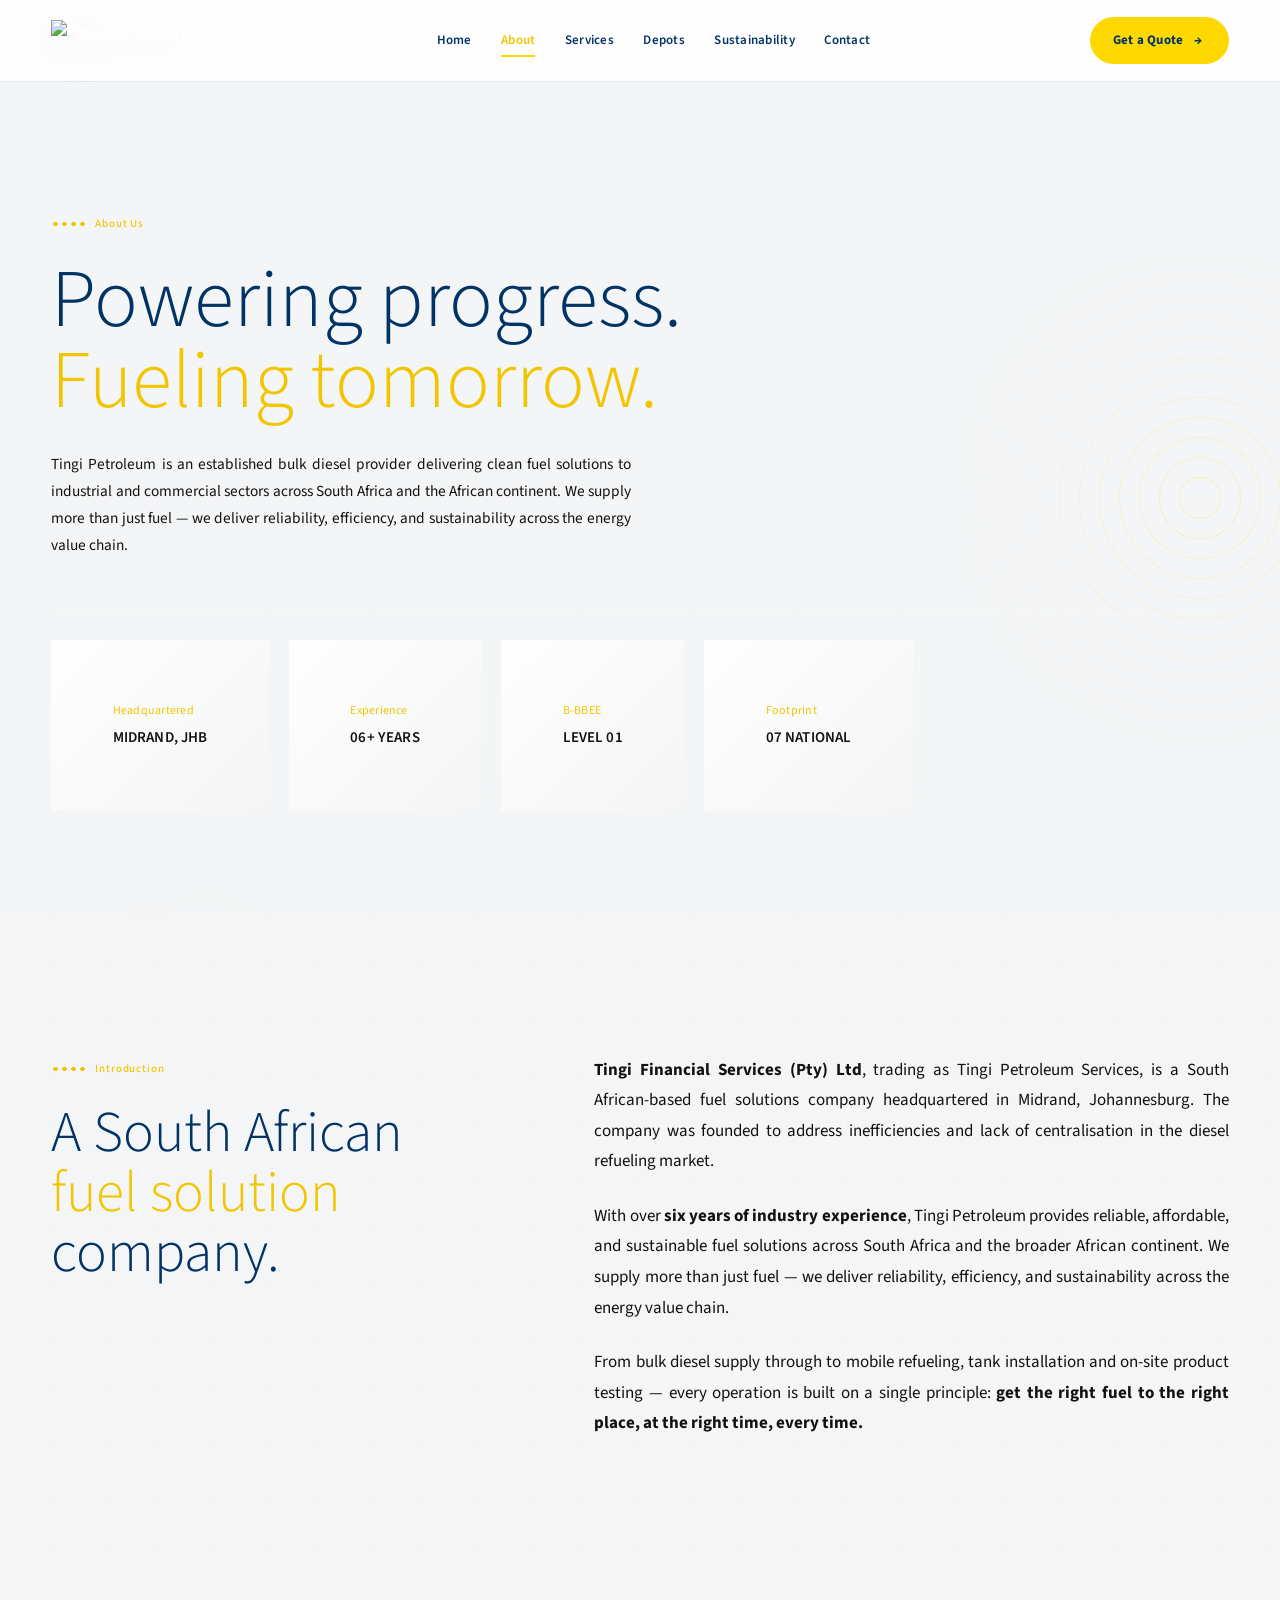
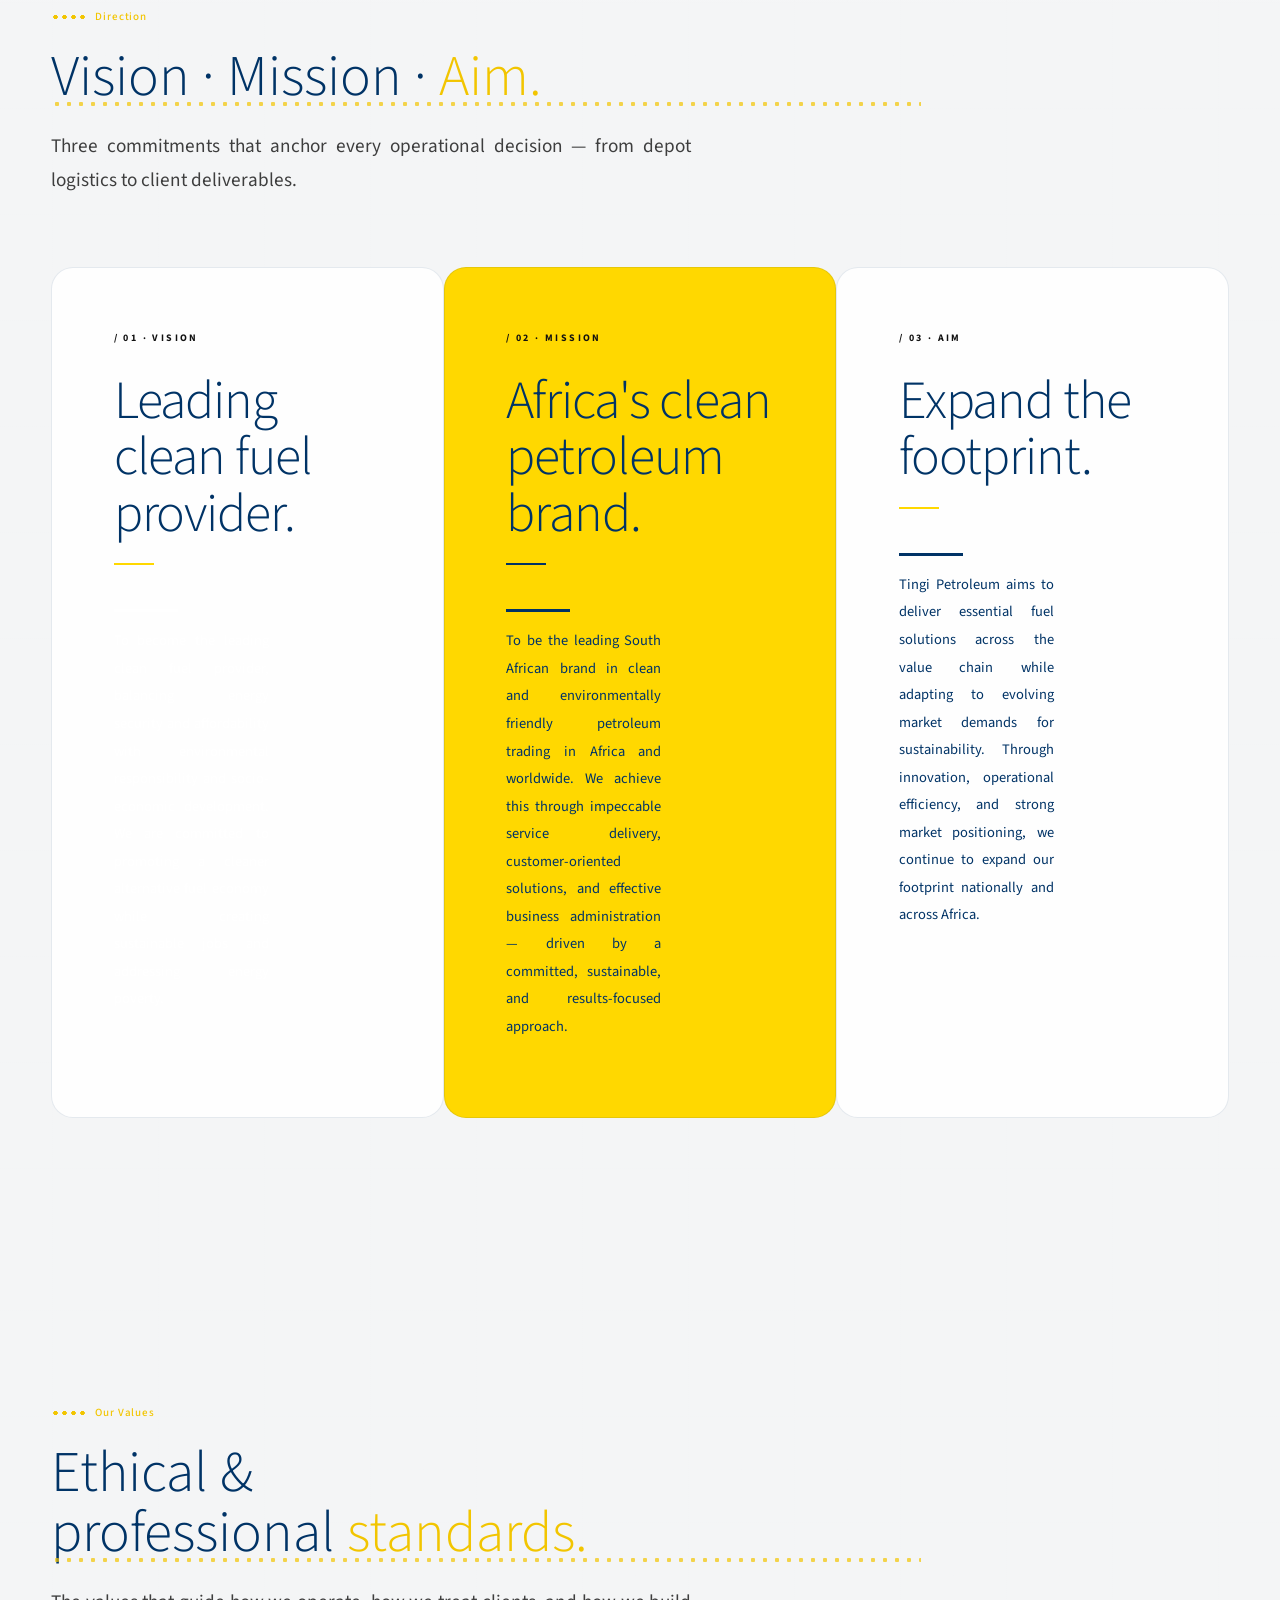
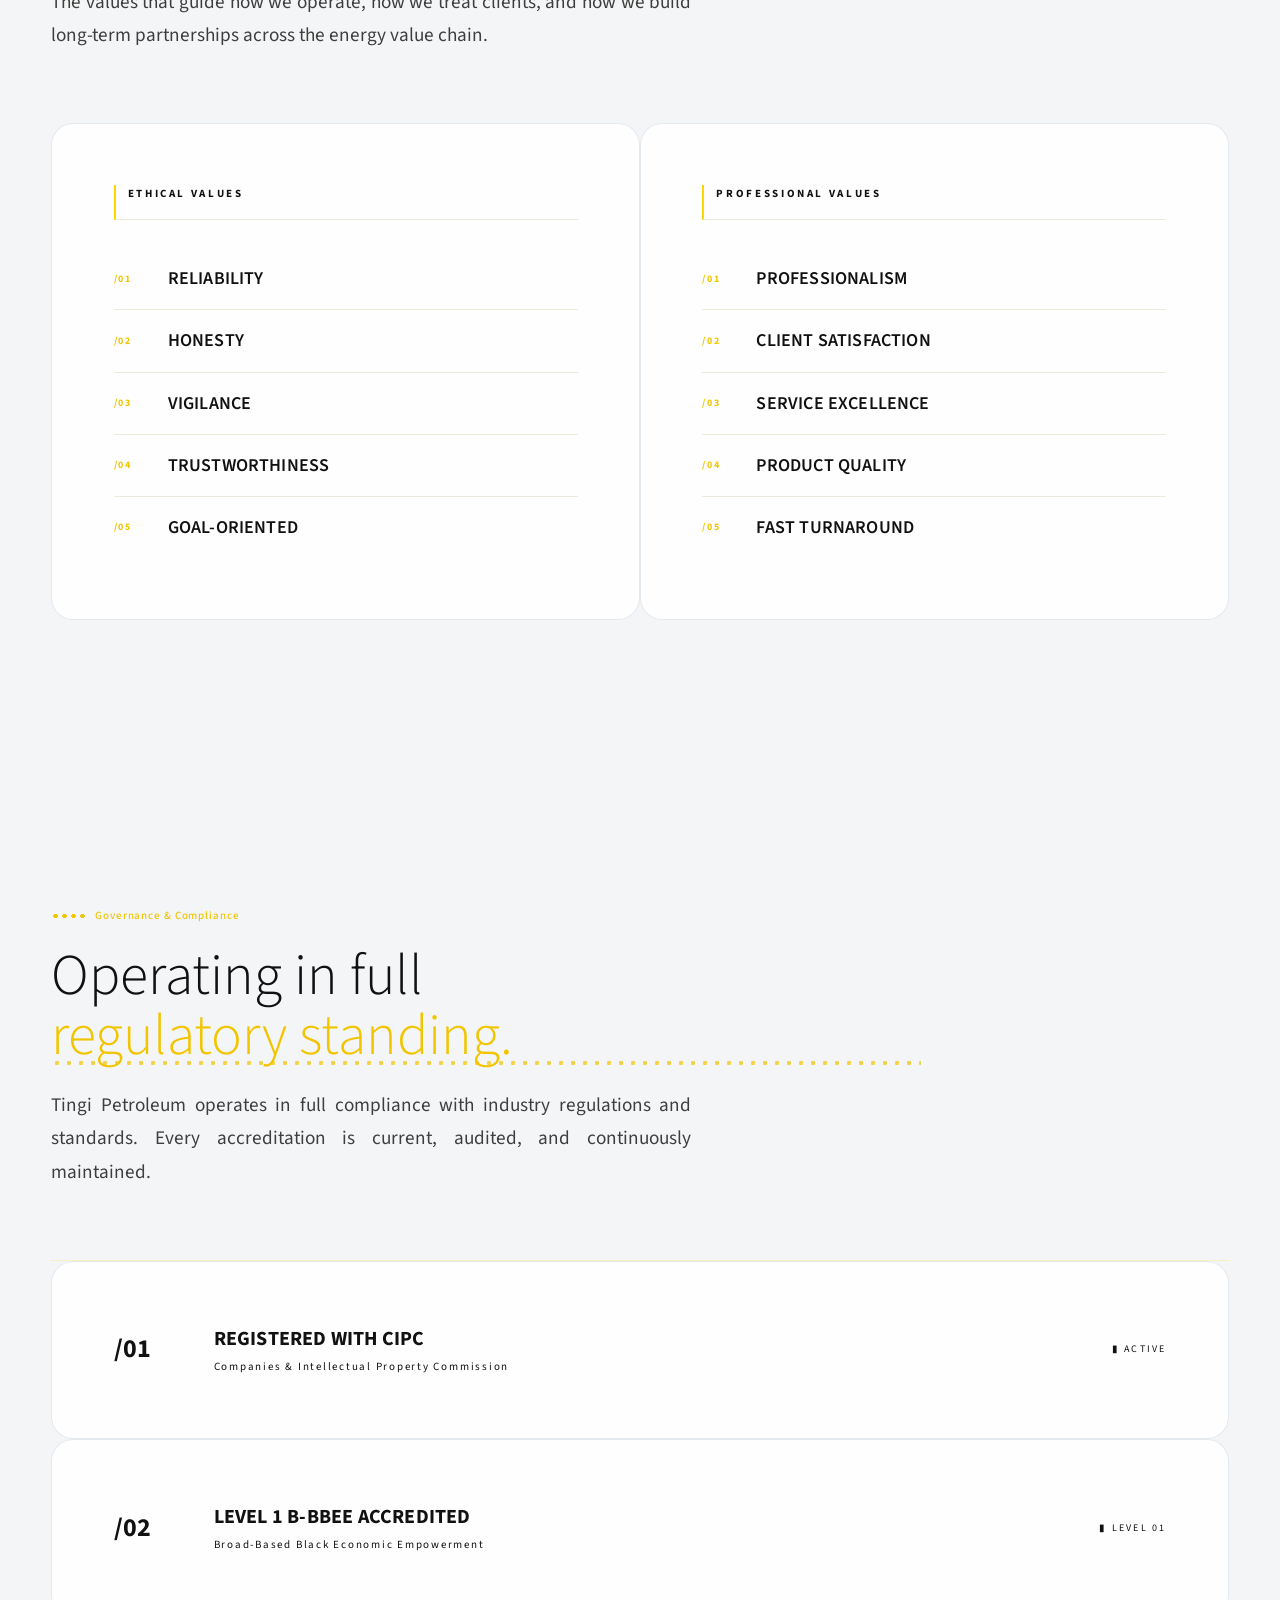
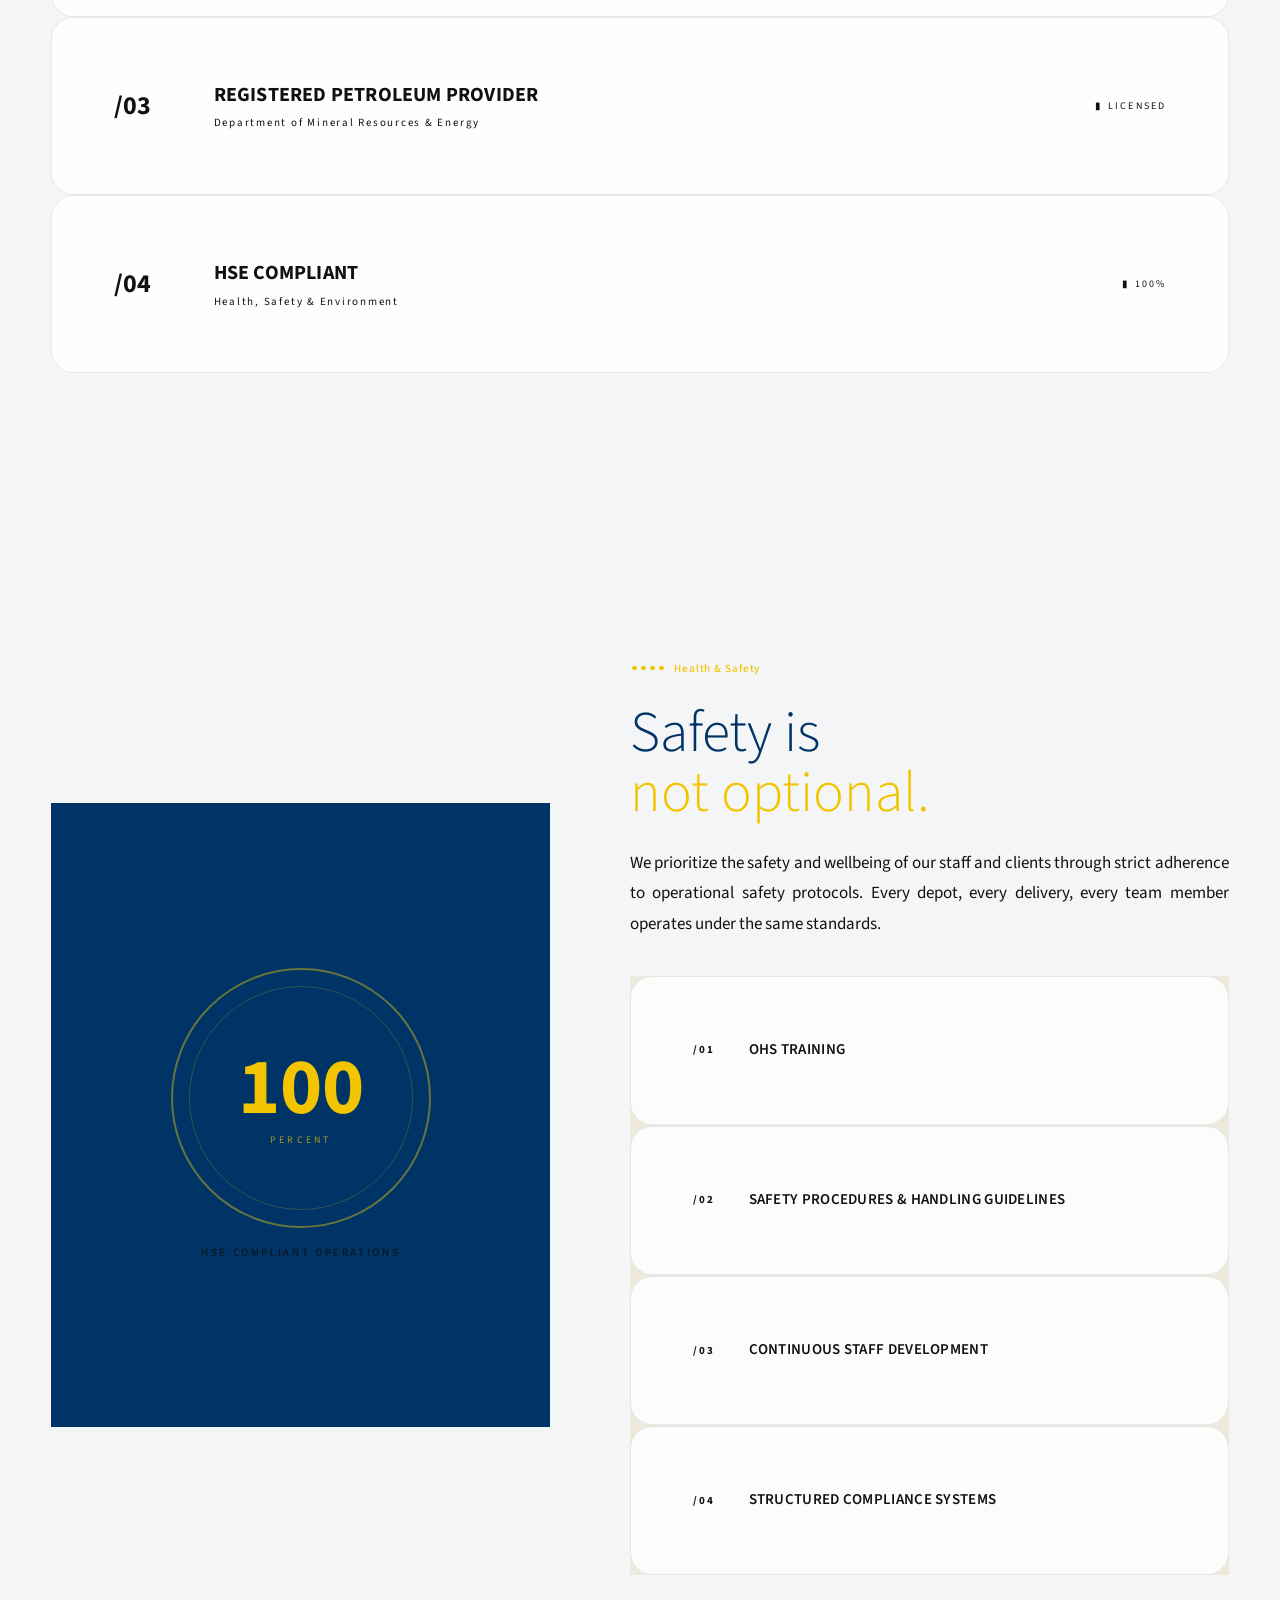
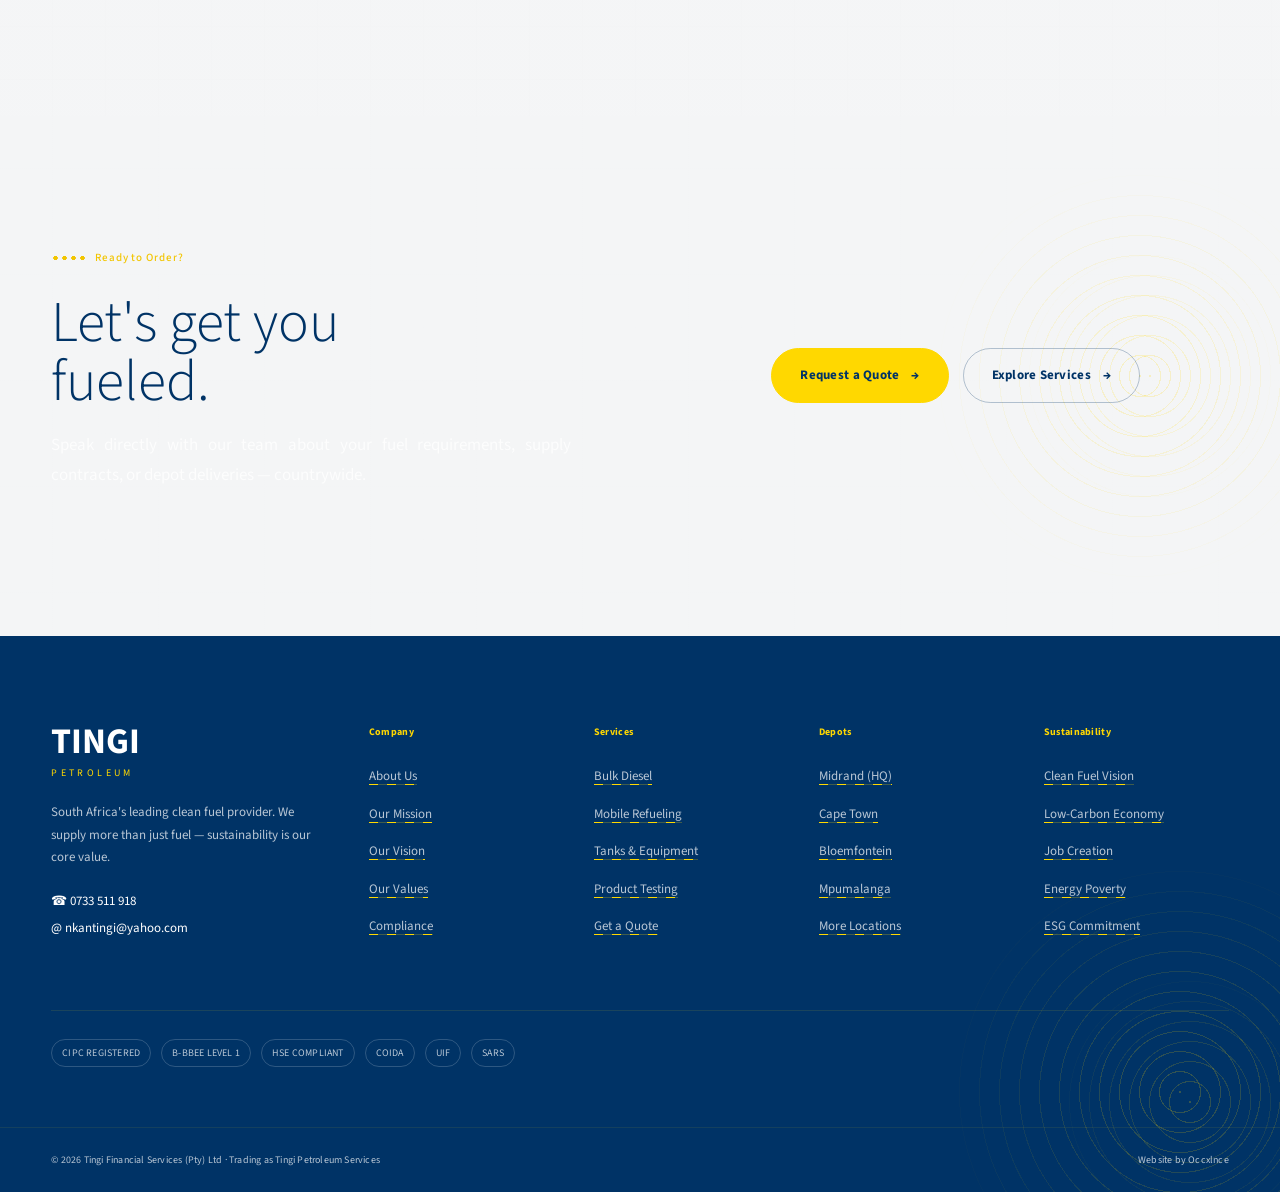
==== commit 1643155f: "Add files via upload" ====
--- a/about.html
+++ b/about.html
@@ -1,254 +1,622 @@
 <!DOCTYPE html>
-<html lang="en" class="no-js">
+<html lang="en">
 <head>
-  <meta charset="utf-8">
-  <meta name="viewport" content="width=device-width, initial-scale=1">
-  <title>About - Tingi Petroleum</title>
-  <link rel="stylesheet" href="https://cdnjs.cloudflare.com/ajax/libs/font-awesome/6.4.0/css/all.min.css">
-  <link rel="stylesheet" href="css/styles.css">
-  <link rel="apple-touch-icon" sizes="180x180" href="https://res.cloudinary.com/dgwtaivvf/image/upload/v1777538921/TINGI1-Outline_wstxcj.png">
-  <link rel="icon" type="image/png" sizes="32x32" href="https://res.cloudinary.com/dgwtaivvf/image/upload/v1777538921/TINGI1-Outline_wstxcj.png">
-  <link rel="icon" type="image/png" sizes="16x16" href="https://res.cloudinary.com/dgwtaivvf/image/upload/v1777538921/TINGI1-Outline_wstxcj.png">
+<meta charset="UTF-8">
+<meta name="viewport" content="width=device-width, initial-scale=1.0">
+<title>About — Tingi Petroleum</title>
+<meta name="description" content="Tingi Financial Services (Pty) Ltd, trading as Tingi Petroleum, is a South African fuel solutions company headquartered in Midrand, with over 6 years of industry expertise.">
+<link rel="stylesheet" href="styles.css">
+<style>
+/* Intro grid */
+.about-intro {
+  display: grid;
+  grid-template-columns: 1fr;
+  gap: 50px;
+}
+@media (min-width: 950px) { .about-intro { grid-template-columns: 1fr 1.4fr; gap: 90px; } }
+.about-intro .body p {
+  font-size: 17px;
+  line-height: 1.8;
+  margin-bottom: 1.4em;
+}
+
+/* Vision / Mission / Aim — three panels, left-aligned */
+.vma {
+  display: grid;
+  grid-template-columns: 1fr;
+  gap: 1px;
+  background: var(--gray);
+}
+@media (min-width: 900px) { .vma { grid-template-columns: repeat(3, 1fr); } }
+
+.vma-block {
+  position: relative;
+  padding: 56px 44px 44px;
+  min-height: 380px;
+  display: flex;
+  flex-direction: column;
+  border-left: 3px solid transparent;
+  transition: border-left-color .3s ease;
+}
+.vma-block:nth-child(1) { background: var(--blue); color: var(--white); }
+.vma-block:nth-child(2) { background: var(--yellow); color: var(--blue); }
+.vma-block:nth-child(3) { background: var(--paper); color: var(--blue); }
+.vma-block:nth-child(3):hover { border-left-color: var(--yellow); }
+
+/* Constructivist corner triangle on the paper block */
+.vma-block:nth-child(3)::after {
+  content: "";
+  position: absolute;
+  top: 0; right: 0;
+  width: 0; height: 0;
+  border-right: 32px solid var(--yellow);
+  border-bottom: 32px solid transparent;
+  opacity: 0.5;
+}
+
+.vma-block .stamp {
+  font-family: var(--mono);
+  font-size: 10px;
+  letter-spacing: 0.24em;
+  font-weight: 700;
+  margin-bottom: 28px;
+}
+.vma-block:nth-child(1) .stamp { color: rgba(255,216,0,0.6); }
+.vma-block:nth-child(2) .stamp { color: rgba(0,51,102,0.6); }
+.vma-block:nth-child(3) .stamp { color: rgba(0,51,102,0.5); }
+
+.vma-block h3 {
+  font-family: var(--display);
+  font-size: clamp(36px, 4.5vw, 58px);
+  font-weight: 700;
+  letter-spacing: -0.02em;
+  line-height: 0.95;
+  text-transform: uppercase;
+}
+.vma-block:nth-child(1) h3 { color: var(--white); }
+.vma-block:nth-child(2) h3 { color: var(--blue); }
+
+.vma-block .vma-rule {
+  width: 40px;
+  height: 2px;
+  background: var(--yellow);
+  margin: 20px 0;
+}
+.vma-block:nth-child(2) .vma-rule { background: var(--blue); }
+.vma-block:nth-child(3) .vma-rule { background: var(--yellow); }
+.vma-block p { font-size: 15px; line-height: 1.75; flex: 1; }
+.vma-block:nth-child(1) p { color: rgba(255,255,255,0.78); }
+.vma-block:nth-child(2) p { color: rgba(0,51,102,0.82); }
+
+/* Values dual list */
+.values-dual {
+  display: grid;
+  grid-template-columns: 1fr;
+  gap: 1px;
+  background: var(--gray);
+}
+@media (min-width: 900px) { .values-dual { grid-template-columns: 1fr 1fr; } }
+
+.values-dual-col {
+  padding: 50px 44px;
+  background: var(--paper);
+}
+.values-dual-col .col-title {
+  font-family: var(--mono);
+  font-size: 11px;
+  font-weight: 700;
+  letter-spacing: 0.24em;
+  text-transform: uppercase;
+  color: var(--yellow);
+  padding-bottom: 16px;
+  border-bottom: 1px solid var(--gray);
+  margin-bottom: 28px;
+  padding-left: 12px;
+  border-left: 2px solid var(--yellow);
+}
+.values-dual-col ul { list-style: none; padding: 0; margin: 0; }
+.values-dual-col li {
+  display: grid;
+  grid-template-columns: 36px 1fr;
+  gap: 18px;
+  padding: 16px 0;
+  border-bottom: 1px solid var(--gray);
+  font-family: var(--display);
+  font-size: 18px;
+  font-weight: 600;
+  color: var(--blue);
+  text-transform: uppercase;
+  letter-spacing: 0.01em;
+  align-items: center;
+  transition: padding-left .2s ease;
+}
+.values-dual-col li:last-child { border-bottom: none; }
+.values-dual-col li:hover { padding-left: 8px; }
+.values-dual-col li .num {
+  font-family: var(--mono);
+  font-size: 10px;
+  font-weight: 700;
+  letter-spacing: 0.18em;
+  color: var(--yellow);
+}
+
+/* Health & Safety panel */
+.hse-grid {
+  display: grid;
+  grid-template-columns: 1fr;
+  gap: 50px;
+  align-items: center;
+}
+@media (min-width: 950px) { .hse-grid { grid-template-columns: 1fr 1.2fr; gap: 80px; } }
+
+/* Constructivist visual — circle composition */
+.hse-visual {
+  background: var(--blue);
+  aspect-ratio: 4/5;
+  position: relative;
+  display: flex;
+  align-items: center;
+  justify-content: center;
+  overflow: hidden;
+}
+/* Large circle frame */
+.hse-visual::before {
+  content: "";
+  position: absolute;
+  width: 75%;
+  aspect-ratio: 1;
+  border-radius: 50%;
+  border: 1px solid rgba(255,216,0,0.25);
+}
+/* Corner triangle */
+.hse-visual::after {
+  content: "";
+  position: absolute;
+  top: 0; left: 0;
+  width: 0; height: 0;
+  border-left: 50px solid var(--yellow);
+  border-bottom: 50px solid transparent;
+  opacity: 0.5;
+}
+.hse-stamp {
+  position: relative;
+  z-index: 2;
+  width: 70%;
+  max-width: 260px;
+  text-align: center;
+  color: var(--yellow);
+  font-family: var(--display);
+}
+.hse-stamp .ring {
+  width: 100%;
+  aspect-ratio: 1;
+  border: 2px solid rgba(255,216,0,0.4);
+  border-radius: 50%;
+  display: grid;
+  place-items: center;
+  position: relative;
+}
+.hse-stamp .ring::before {
+  content: "";
+  position: absolute;
+  inset: 16px;
+  border: 1px solid rgba(255,216,0,0.2);
+  border-radius: 50%;
+}
+.hse-stamp .num {
+  font-size: 80px;
+  font-weight: 700;
+  line-height: 1;
+}
+.hse-stamp .lbl {
+  font-family: var(--mono);
+  font-size: 10px;
+  letter-spacing: 0.32em;
+  margin-top: 4px;
+  opacity: 0.7;
+}
+.hse-stamp .ring + .lbl-below {
+  margin-top: 16px;
+  font-family: var(--mono);
+  font-size: 11px;
+  letter-spacing: 0.24em;
+  color: rgba(255,216,0,0.65);
+}
+
+.hse-list {
+  margin-top: 36px;
+  display: grid;
+  gap: 1px;
+  background: var(--gray);
+}
+.hse-item {
+  display: grid;
+  grid-template-columns: 56px 1fr;
+  align-items: center;
+  padding: 18px 22px;
+  background: var(--paper);
+  border-left: 3px solid transparent;
+  transition: border-left-color .25s ease, background .25s ease;
+}
+.hse-item:hover { border-left-color: var(--yellow); background: var(--white); }
+.hse-item .h-num {
+  font-family: var(--mono);
+  font-size: 11px;
+  letter-spacing: 0.22em;
+  font-weight: 700;
+  color: var(--yellow);
+}
+.hse-item .h-txt {
+  font-family: var(--display);
+  font-size: 15px;
+  font-weight: 600;
+  letter-spacing: 0.02em;
+  color: var(--blue);
+  text-transform: uppercase;
+}
+
+/* Governance rows */
+.govern-table {
+  border-top: 1px solid rgba(255,216,0,0.2);
+}
+.govern-row {
+  padding: 28px 36px;
+  border-bottom: 1px solid rgba(255,216,0,0.15);
+  display: grid;
+  grid-template-columns: 70px 1fr 160px;
+  gap: 30px;
+  align-items: center;
+  font-family: var(--mono);
+  border-left: 3px solid transparent;
+  transition: border-left-color .25s ease;
+}
+.govern-row:hover { border-left-color: var(--yellow); }
+.govern-row .g-num {
+  font-family: var(--display);
+  font-size: 26px;
+  color: var(--yellow);
+  font-weight: 700;
+}
+.govern-row .g-title {
+  font-family: var(--display);
+  font-size: 20px;
+  font-weight: 700;
+  color: var(--white);
+  text-transform: uppercase;
+  letter-spacing: 0.01em;
+}
+.govern-row .g-sub {
+  margin-top: 3px;
+  font-size: 11px;
+  color: rgba(255,216,0,0.6);
+  letter-spacing: 0.16em;
+}
+.govern-row .g-status {
+  text-align: right;
+  font-size: 10px;
+  letter-spacing: 0.22em;
+  color: rgba(255,216,0,0.6);
+}
+@media (max-width: 700px) {
+  .govern-row { grid-template-columns: 50px 1fr; }
+  .govern-row .g-status { grid-column: 2; text-align: left; margin-top: 8px; }
+}
+</style>
+<link rel="stylesheet" href="fluid-editorial-theme.css">
 </head>
-<body class="subpage about-page">
-  <header class="site-header">
-    <a class="brand" href="index.html" aria-label="Tingi Petroleum home"><img src="https://res.cloudinary.com/dgwtaivvf/image/upload/v1777538919/TINGI-Variation-Yelllow_hwsxp3.png" alt="Tingi Petroleum"></a>
-    <button class="menu-toggle" type="button" aria-label="Toggle navigation" aria-expanded="false"><span></span><span></span><span></span></button>
-    <nav class="site-nav" aria-label="Primary navigation">
-      <a href="index.html">Home</a><a class="is-active" href="about.html">About</a><a href="services.html">Services</a><a href="depots.html">Depots</a><a href="sustainability.html">Sustainability</a>
+<body>
+
+<header class="site-header">
+  <div class="nav-inner">
+    <a href="index.html" class="brand">
+      <img src="https://res.cloudinary.com/dgwtaivvf/image/upload/v1777538919/TINGI-Variation-Yelllow_hwsxp3.png" alt="Tingi Petroleum Logo" style="height: 42px; width: auto;">
+    </a>
+    <nav class="nav-links">
+      <a href="index.html">Home</a>
+      <a href="about.html">About</a>
+      <a href="services.html">Services</a>
+      <a href="depots.html">Depots</a>
+      <a href="sustainability.html">Sustainability</a>
+      <a href="contact.html">Contact</a>
     </nav>
-    <a class="btn btn-small" href="contact.html">Get A Quote</a>
-  </header>
-  <main>
-    <!-- CINEMATIC HERO SECTION -->
-    <section class="cinematic-hero">
-      <div class="hero-background">
-        <div class="hero-overlay"></div>
-      </div>
-      <div class="hero-content">
-        <div class="hero-text">
-          <h1 class="hero-title">POWERING<br>INDUSTRIAL<br>SOUTH AFRICA</h1>
-          <p class="hero-subtitle">Reliable clean fuel infrastructure built for industrial, logistics, mining, agricultural, and commercial operations.</p>
-          <a class="btn hero-cta" href="contact.html">Partner With Us</a>
-        </div>
-      </div>
-    </section>
-
-    <!-- WHO WE ARE SECTION -->
-    <section class="who-we-are">
-      <div class="section-layout">
-        <div class="visual-side">
-          <div class="industrial-visual depot-visual"></div>
-        </div>
-        <div class="content-side">
-          <h2>Built Around Reliability</h2>
-          <p class="lead-text">Tingi Petroleum was established to solve inefficiencies within the diesel refueling market by delivering reliable, centralized, and scalable fuel supply solutions across South Africa.</p>
-          <p>From bulk diesel supply to mobile refueling and infrastructure support, our operations are built around consistency, compliance, and long-term industry partnerships.</p>
-          <div class="key-stats">
-            <div><strong>6+</strong><span>Years Industry Excellence</span></div>
-            <div><strong>7</strong><span>National Depots</span></div>
-            <div><strong>24/7</strong><span>Emergency Supply</span></div>
-          </div>
-        </div>
-      </div>
-    </section>
-
-    <!-- WHY TINGI SECTION -->
-    <section class="why-tingi">
-      <div class="section-header">
-        <h2>Why Industrial Operators Choose Tingi</h2>
-        <p>Operational advantages that matter at scale</p>
-      </div>
-      <div class="advantage-grid">
-        <div class="advantage-card">
-          <div class="card-icon network-icon"></div>
-          <h3>Nationwide Supply Network</h3>
-          <p>Seven strategic depots across South Africa ensuring fuel availability wherever you operate.</p>
-        </div>
-        <div class="advantage-card">
-          <div class="card-icon hse-icon"></div>
-          <h3>HSE-Compliant Operations</h3>
-          <p>Rigorous safety protocols and environmental compliance in every fuel delivery operation.</p>
-        </div>
-        <div class="advantage-card">
-          <div class="card-icon fuel-icon"></div>
-          <h3>Premium 50ppm Diesel</h3>
-          <p>Ultra-low sulphur clean fuel that meets the highest industry standards.</p>
-        </div>
-        <div class="advantage-card">
-          <div class="card-icon logistics-icon"></div>
-          <h3>Fast Turnaround Logistics</h3>
-          <p>Efficient scheduling and rapid response for time-critical fuel requirements.</p>
-        </div>
-        <div class="advantage-card">
-          <div class="card-icon mobile-icon"></div>
-          <h3>Mobile Refueling Capability</h3>
-          <p>Fuel delivered directly to your fleet, machinery, and generators on-site.</p>
-        </div>
-        <div class="advantage-card">
-          <div class="card-icon contract-icon"></div>
-          <h3>Long-term Supply Contracts</h3>
-          <p>Stable pricing and guaranteed delivery schedules for ongoing operations.</p>
-        </div>
-      </div>
-    </section>
-
-    <!-- SUPPLY CAPABILITY SECTION -->
-    <section class="supply-capability">
-      <div class="capability-header">
-        <h2>Fuel Supply Built For Scale</h2>
-        <p>Infrastructure and capacity that powers national operations</p>
-      </div>
-      <div class="metrics-showcase">
-        <div class="metric-card">
-          <div class="metric-number">7</div>
-          <div class="metric-label">National Depots</div>
-          <div class="metric-desc">Strategic locations across all provinces</div>
-        </div>
-        <div class="metric-card">
-          <div class="metric-number">24/7</div>
-          <div class="metric-label">Emergency Supply</div>
-          <div class="metric-desc">Round-the-clock fuel availability</div>
-        </div>
-        <div class="metric-card">
-          <div class="metric-number">50ppm</div>
-          <div class="metric-label">Clean Diesel</div>
-          <div class="metric-desc">Premium ultra-low sulphur fuel</div>
-        </div>
-        <div class="metric-card">
-          <div class="metric-number">100%</div>
-          <div class="metric-label">Countrywide Coverage</div>
-          <div class="metric-desc">From mines to commercial centers</div>
-        </div>
-      </div>
-      <div class="operations-map">
-        <div class="map-overlay"></div>
-        <div class="depot-markers">
-          <div class="marker" data-depot="midrand">Midrand</div>
-          <div class="marker" data-depot="cape-town">Cape Town</div>
-          <div class="marker" data-depot="bloemfontein">Bloemfontein</div>
-          <div class="marker" data-depot="mpumalanga">Mpumalanga</div>
-          <div class="marker" data-depot="bapong">Bapong</div>
-          <div class="marker" data-depot="pietermaritzburg">Pietermaritzburg</div>
-          <div class="marker" data-depot="makhado">Makhado</div>
-        </div>
-      </div>
-    </section>
-
-    <!-- VALUES SECTION WITH VISUAL DEPTH -->
-    <section class="values-enhanced">
-      <div class="values-header">
-        <h2>Values That Drive Operations</h2>
-        <p>Core principles that guide every fuel delivery</p>
-      </div>
-      <div class="values-grid">
-        <div class="value-card">
-          <div class="value-icon reliability-icon"></div>
-          <h3>Reliability</h3>
-          <p>Countrywide delivery coverage and dependable scheduling for high-demand industrial operations that cannot afford downtime.</p>
-        </div>
-        <div class="value-card">
-          <div class="value-icon excellence-icon"></div>
-          <h3>Excellence</h3>
-          <p>Customer-oriented service driven by clear communication, continuous innovation, and disciplined operational execution.</p>
-        </div>
-        <div class="value-card">
-          <div class="value-icon sustainability-icon"></div>
-          <h3>Sustainability</h3>
-          <p>Balancing energy security and affordability with environmental responsibility for future generations.</p>
-        </div>
-        <div class="value-card">
-          <div class="value-icon innovation-icon"></div>
-          <h3>Innovation</h3>
-          <p>Continuous improvement through OHS training, management development, and technology-led fuel delivery solutions.</p>
-        </div>
-      </div>
-    </section>
-
-    <!-- COMPLIANCE & SAFETY FEATURE SECTION -->
-    <section class="compliance-enhanced">
-      <div class="compliance-header">
-        <h2>Operational Compliance At Every Level</h2>
-        <p>Certifications and standards that ensure trust and safety</p>
-      </div>
-      <div class="compliance-grid">
-        <div class="compliance-card">
-          <div class="cert-icon hse-cert"></div>
-          <h3>HSE Compliant</h3>
-          <p>Health, Safety, and Environmental management systems integrated into all operations</p>
-        </div>
-        <div class="compliance-card">
-          <div class="cert-icon bbbee-cert"></div>
-          <h3>B-BBEE Level 1</h3>
-          <p>Top-level broad-based black economic empowerment certification</p>
-        </div>
-        <div class="compliance-card">
-          <div class="cert-icon cipc-cert"></div>
-          <h3>CIPC Registered</h3>
-          <p>Companies and Intellectual Property Commission compliance verified</p>
-        </div>
-        <div class="compliance-card">
-          <div class="cert-icon labor-cert"></div>
-          <h3>COIDA & UIF</h3>
-          <p>Complete labor law compliance including compensation and unemployment insurance</p>
-        </div>
-      </div>
-    </section>
-
-    <!-- VISION FOR THE FUTURE SECTION -->
-    <section class="future-vision">
-      <div class="vision-content">
-        <h2>Building A Cleaner Fuel Future</h2>
-        <p class="vision-text">We believe the future of fuel supply must balance energy reliability with environmental responsibility. Tingi Petroleum is committed to cleaner fuel solutions, sustainable growth, and long-term industrial partnerships that support economic development across Africa.</p>
-        <div class="vision-pillars">
-          <div class="pillar">
-            <h3>Clean Energy</h3>
-            <p>Expanding our portfolio of low-sulphur and alternative fuel solutions</p>
-          </div>
-          <div class="pillar">
-            <h3>Sustainable Growth</h3>
-            <p>Building infrastructure that supports both business and community development</p>
-          </div>
-          <div class="pillar">
-            <h3>African Partnership</h3>
-            <p>Strengthening continental fuel supply networks and capabilities</p>
-          </div>
-        </div>
-        <a class="btn vision-cta" href="sustainability.html">Learn About Our Vision</a>
-      </div>
-      <div class="vision-visual"></div>
-    </section>
-
-    <!-- CTA SECTION -->
-    <section class="about-cta">
-      <div class="cta-content">
-        <h2>Ready to Power Your Operations?</h2>
-        <p>Join industrial operators who trust Tingi Petroleum for reliable, compliant, and scalable fuel supply solutions.</p>
-        <div class="cta-buttons">
-          <a class="btn btn-primary" href="contact.html">Get A Quote</a>
-          <a class="btn btn-secondary" href="depots.html">Find Your Nearest Depot</a>
-        </div>
-      </div>
-    </section>
-  </main>
-
-  <footer class="site-footer">
-    <div class="footer-top">
+    <a href="contact.html" class="nav-cta">Get a Quote <span class="arrow">→</span></a>
+    <button class="nav-toggle"><span></span><span></span><span></span></button>
+  </div>
+</header>
+
+<main>
+
+<!-- ============= HERO ============= -->
+<section class="page-hero">
+  <div class="container">
+    <div class="page-hero-grid">
       <div>
-        <img src="https://res.cloudinary.com/dgwtaivvf/image/upload/v1777538921/TINGI1-Outline_wstxcj.png" alt="Tingi Petroleum">
-        <p>South Africa's leading clean fuel provider. We supply more than just fuel - sustainability is our core value.</p>
-        <p><a href="tel:+27733511918">0733 511 918</a><br><a href="mailto:nkantingi@yahoo.com">nkantingi@yahoo.com</a></p>
-      </div>
-      <nav class="footer-nav" aria-label="Footer navigation">
-        <div><h3>Company</h3><a href="about.html">About Us</a><a href="sustainability.html">Our Vision</a><a href="about.html#compliance">Compliance</a></div>
-        <div><h3>Services</h3><a href="services.html#bulk">Bulk Diesel</a><a href="services.html#mobile">Mobile Refueling</a><a href="services.html#equipment">Tanks & Equipment</a></div>
-        <div><h3>Depots</h3><a href="depots.html#midrand">Midrand</a><a href="depots.html#cape-town">Cape Town</a><a href="depots.html#makhado">Makhado</a></div>
-        <div><h3>Connect</h3><a href="tel:+27733511918">0733 511 918</a><a href="mailto:nkantingi@yahoo.com">nkantingi@yahoo.com</a><a href="contact.html">Get A Quote</a></div>
-      </nav>
-    </div>
-    <div class="footer-bottom"><span>© 2025 Tingi Financial Services (Pty) Ltd. Trading as Tingi Petroleum Services.</span><span class="status-dot">Countrywide Supply Active</span></div>
-  </footer>
-
-  <script src="js/main.js"></script>
+        <span class="eyebrow"><span class="dot"></span>About Us</span>
+        <h1 style="margin-top: 22px;">Powering progress.<br><em>Fueling tomorrow.</em></h1>
+        <p class="lede">Tingi Petroleum is an established bulk diesel provider delivering clean fuel solutions to industrial and commercial sectors across South Africa and the African continent. We supply more than just fuel — we deliver reliability, efficiency, and sustainability across the energy value chain.</p>
+
+        <div class="hero-meta">
+          <div class="hero-meta-item">
+            <div class="lbl">Headquartered</div>
+            <div class="val">MIDRAND, JHB</div>
+          </div>
+          <div class="hero-meta-item">
+            <div class="lbl">Experience</div>
+            <div class="val">06+ YEARS</div>
+          </div>
+          <div class="hero-meta-item">
+            <div class="lbl">B-BBEE</div>
+            <div class="val">LEVEL 01</div>
+          </div>
+          <div class="hero-meta-item">
+            <div class="lbl">Footprint</div>
+            <div class="val">07 NATIONAL</div>
+          </div>
+        </div>
+      </div>
+    </div>
+  </div>
+</section>
+
+
+<!-- ============= INTRO ============= -->
+<section>
+  <div class="container">
+    <div class="about-intro reveal">
+      <div class="col-left">
+        <span class="eyebrow dark"><span class="dot"></span>Introduction</span>
+        <h2 style="margin-top: 22px;">A South African<br><em>fuel solution</em><br>company.</h2>
+      </div>
+      <div class="body">
+        <p>
+          <strong>Tingi Financial Services (Pty) Ltd</strong>, trading as Tingi Petroleum Services, is a South African-based fuel solutions company headquartered in Midrand, Johannesburg. The company was founded to address inefficiencies and lack of centralisation in the diesel refueling market.
+        </p>
+        <p>
+          With over <strong>six years of industry experience</strong>, Tingi Petroleum provides reliable, affordable, and sustainable fuel solutions across South Africa and the broader African continent. We supply more than just fuel — we deliver reliability, efficiency, and sustainability across the energy value chain.
+        </p>
+        <p>
+          From bulk diesel supply through to mobile refueling, tank installation and on-site product testing — every operation is built on a single principle: <strong>get the right fuel to the right place, at the right time, every time.</strong>
+        </p>
+      </div>
+    </div>
+  </div>
+</section>
+
+<!-- ============= VISION / MISSION / AIM ============= -->
+<section style="padding-top: 0;" id="mission">
+  <div class="container">
+    <div class="section-head reveal">
+      <span class="eyebrow dark"><span class="dot"></span>Direction</span>
+      <h2>Vision · Mission · <em>Aim.</em></h2>
+      <p class="lede">Three commitments that anchor every operational decision — from depot logistics to client deliverables.</p>
+    </div>
+
+    <div class="vma reveal" id="vision">
+      <div class="vma-block">
+        <span class="stamp">/ 01 · VISION</span>
+        <h3>Leading clean fuel<br>provider.</h3>
+        <div class="vma-rule"></div>
+        <p>To become the leading clean fuel provider, balancing energy security and affordability with environmental responsibility and socio-economic development. We are committed to promoting a cleaner alternative fuel economy while creating sustainable jobs and addressing energy poverty.</p>
+      </div>
+      <div class="vma-block">
+        <span class="stamp">/ 02 · MISSION</span>
+        <h3>Africa's clean<br>petroleum brand.</h3>
+        <div class="vma-rule"></div>
+        <p>To be the leading South African brand in clean and environmentally friendly petroleum trading in Africa and worldwide. We achieve this through impeccable service delivery, customer-oriented solutions, and effective business administration — driven by a committed, sustainable, and results-focused approach.</p>
+      </div>
+      <div class="vma-block">
+        <span class="stamp">/ 03 · AIM</span>
+        <h3>Expand the<br>footprint.</h3>
+        <div class="vma-rule"></div>
+        <p>Tingi Petroleum aims to deliver essential fuel solutions across the value chain while adapting to evolving market demands for sustainability. Through innovation, operational efficiency, and strong market positioning, we continue to expand our footprint nationally and across Africa.</p>
+      </div>
+    </div>
+  </div>
+</section>
+
+<!-- ============= VALUES (Ethical / Professional) ============= -->
+<section id="values">
+  <div class="container">
+    <div class="section-head reveal">
+      <span class="eyebrow dark"><span class="dot"></span>Our Values</span>
+      <h2>Ethical &amp;<br>professional <em>standards.</em></h2>
+      <p class="lede">The values that guide how we operate, how we treat clients, and how we build long-term partnerships across the energy value chain.</p>
+    </div>
+
+    <div class="values-dual reveal">
+      <div class="values-dual-col">
+        <div class="col-title">Ethical Values</div>
+        <ul>
+          <li><span class="num">/01</span><span>Reliability</span></li>
+          <li><span class="num">/02</span><span>Honesty</span></li>
+          <li><span class="num">/03</span><span>Vigilance</span></li>
+          <li><span class="num">/04</span><span>Trustworthiness</span></li>
+          <li><span class="num">/05</span><span>Goal-Oriented</span></li>
+        </ul>
+      </div>
+      <div class="values-dual-col">
+        <div class="col-title">Professional Values</div>
+        <ul>
+          <li><span class="num">/01</span><span>Professionalism</span></li>
+          <li><span class="num">/02</span><span>Client Satisfaction</span></li>
+          <li><span class="num">/03</span><span>Service Excellence</span></li>
+          <li><span class="num">/04</span><span>Product Quality</span></li>
+          <li><span class="num">/05</span><span>Fast Turnaround</span></li>
+        </ul>
+      </div>
+    </div>
+  </div>
+</section>
+
+<!-- ============= COMPLIANCE / GOVERNANCE ============= -->
+<section class="bg-blue" id="compliance">
+  <div class="container">
+    <div class="section-head reveal">
+      <span class="eyebrow dark"><span class="dot"></span>Governance &amp; Compliance</span>
+      <h2 style="color: var(--white);">Operating in full<br><em>regulatory standing.</em></h2>
+      <p class="lede" style="color: rgba(255,255,255,0.7);">Tingi Petroleum operates in full compliance with industry regulations and standards. Every accreditation is current, audited, and continuously maintained.</p>
+    </div>
+
+    <div class="govern-table reveal">
+      <div class="govern-row">
+        <div class="g-num">/01</div>
+        <div>
+          <div class="g-title">Registered with CIPC</div>
+          <div class="g-sub">Companies &amp; Intellectual Property Commission</div>
+        </div>
+        <div class="g-status">▮ ACTIVE</div>
+      </div>
+      <div class="govern-row">
+        <div class="g-num">/02</div>
+        <div>
+          <div class="g-title">Level 1 B-BBEE Accredited</div>
+          <div class="g-sub">Broad-Based Black Economic Empowerment</div>
+        </div>
+        <div class="g-status">▮ LEVEL 01</div>
+      </div>
+      <div class="govern-row">
+        <div class="g-num">/03</div>
+        <div>
+          <div class="g-title">Registered Petroleum Provider</div>
+          <div class="g-sub">Department of Mineral Resources &amp; Energy</div>
+        </div>
+        <div class="g-status">▮ LICENSED</div>
+      </div>
+      <div class="govern-row" style="border-bottom: none;">
+        <div class="g-num">/04</div>
+        <div>
+          <div class="g-title">HSE Compliant</div>
+          <div class="g-sub">Health, Safety &amp; Environment</div>
+        </div>
+        <div class="g-status">▮ 100%</div>
+      </div>
+    </div>
+  </div>
+</section>
+
+<!-- ============= HEALTH & SAFETY ============= -->
+<section>
+  <div class="container">
+    <div class="hse-grid reveal">
+      <div class="hse-visual">
+        <div class="hse-stamp">
+          <div class="ring">
+            <div>
+              <div class="num">100</div>
+              <div class="lbl">PERCENT</div>
+            </div>
+          </div>
+          <div class="lbl-below">HSE COMPLIANT OPERATIONS</div>
+        </div>
+      </div>
+      <div>
+        <span class="eyebrow dark"><span class="dot"></span>Health &amp; Safety</span>
+        <h2 style="margin-top: 22px;">Safety is<br><em>not optional.</em></h2>
+        <p style="margin-top: 24px; font-size: 17px; line-height: 1.8; color: var(--blue);">
+          We prioritize the safety and wellbeing of our staff and clients through strict adherence to operational safety protocols. Every depot, every delivery, every team member operates under the same standards.
+        </p>
+
+        <div class="hse-list">
+          <div class="hse-item">
+            <span class="h-num">/01</span>
+            <span class="h-txt">OHS Training</span>
+          </div>
+          <div class="hse-item">
+            <span class="h-num">/02</span>
+            <span class="h-txt">Safety Procedures &amp; Handling Guidelines</span>
+          </div>
+          <div class="hse-item">
+            <span class="h-num">/03</span>
+            <span class="h-txt">Continuous Staff Development</span>
+          </div>
+          <div class="hse-item">
+            <span class="h-num">/04</span>
+            <span class="h-txt">Structured Compliance Systems</span>
+          </div>
+        </div>
+      </div>
+    </div>
+  </div>
+</section>
+
+<!-- ============= CTA ============= -->
+<section class="cta-band">
+  <div class="container">
+    <div>
+      <span class="eyebrow dark"><span class="dot"></span>Ready to Order?</span>
+      <h2 style="margin-top: 22px;">Let's get you<br>fueled.</h2>
+      <p>Speak directly with our team about your fuel requirements, supply contracts, or depot deliveries — countrywide.</p>
+    </div>
+    <div class="actions">
+      <a href="contact.html" class="btn btn-yellow">Request a Quote <span class="arrow">→</span></a>
+      <a href="services.html" class="btn btn-ghost">Explore Services <span class="arrow">→</span></a>
+    </div>
+  </div>
+</section>
+
+</main>
+
+<!-- ============= FOOTER ============= -->
+<footer class="site-footer">
+  <div class="footer-top">
+    <div class="container">
+      <div class="footer-grid">
+        <div class="footer-brand">
+          <div class="name">TINGI</div>
+          <div class="sub">PETROLEUM</div>
+          <p>South Africa's leading clean fuel provider. We supply more than just fuel — sustainability is our core value.</p>
+          <div style="margin-top: 22px; display: flex; flex-direction: column; gap: 6px; font-family: var(--mono); font-size: 13px;">
+            <a href="tel:+27733511918" style="color: var(--yellow);">☎ 0733 511 918</a>
+            <a href="mailto:nkantingi@yahoo.com" style="color: rgba(255,255,255,0.6);">@ nkantingi@yahoo.com</a>
+          </div>
+        </div>
+        <div class="footer-col"><h5>Company</h5><ul>
+          <li><a href="about.html">About Us</a></li>
+          <li><a href="about.html#mission">Our Mission</a></li>
+          <li><a href="about.html#vision">Our Vision</a></li>
+          <li><a href="about.html#values">Our Values</a></li>
+          <li><a href="about.html#compliance">Compliance</a></li>
+        </ul></div>
+        <div class="footer-col"><h5>Services</h5><ul>
+          <li><a href="services.html">Bulk Diesel</a></li>
+          <li><a href="services.html">Mobile Refueling</a></li>
+          <li><a href="services.html">Tanks &amp; Equipment</a></li>
+          <li><a href="services.html">Product Testing</a></li>
+          <li><a href="contact.html">Get a Quote</a></li>
+        </ul></div>
+        <div class="footer-col"><h5>Depots</h5><ul>
+          <li><a href="depots.html">Midrand (HQ)</a></li>
+          <li><a href="depots.html">Cape Town</a></li>
+          <li><a href="depots.html">Bloemfontein</a></li>
+          <li><a href="depots.html">Mpumalanga</a></li>
+          <li><a href="depots.html">More Locations</a></li>
+        </ul></div>
+        <div class="footer-col"><h5>Sustainability</h5><ul>
+          <li><a href="sustainability.html">Clean Fuel Vision</a></li>
+          <li><a href="sustainability.html">Low-Carbon Economy</a></li>
+          <li><a href="sustainability.html">Job Creation</a></li>
+          <li><a href="sustainability.html">Energy Poverty</a></li>
+          <li><a href="sustainability.html">ESG Commitment</a></li>
+        </ul></div>
+      </div>
+      <div style="margin-top: 60px; padding-top: 28px; border-top: 1px solid rgba(255,216,0,0.1); display: flex; gap: 10px; flex-wrap: wrap;">
+        <span style="font-family: var(--mono); font-size: 10px; letter-spacing: 0.2em; color: rgba(255,216,0,0.55); text-transform: uppercase; padding: 5px 10px; border: 1px solid rgba(255,216,0,0.2);">CIPC REGISTERED</span>
+        <span style="font-family: var(--mono); font-size: 10px; letter-spacing: 0.2em; color: rgba(255,216,0,0.55); text-transform: uppercase; padding: 5px 10px; border: 1px solid rgba(255,216,0,0.2);">B-BBEE LEVEL 1</span>
+        <span style="font-family: var(--mono); font-size: 10px; letter-spacing: 0.2em; color: rgba(255,216,0,0.55); text-transform: uppercase; padding: 5px 10px; border: 1px solid rgba(255,216,0,0.2);">HSE COMPLIANT</span>
+        <span style="font-family: var(--mono); font-size: 10px; letter-spacing: 0.2em; color: rgba(255,216,0,0.55); text-transform: uppercase; padding: 5px 10px; border: 1px solid rgba(255,216,0,0.2);">COIDA</span>
+        <span style="font-family: var(--mono); font-size: 10px; letter-spacing: 0.2em; color: rgba(255,216,0,0.55); text-transform: uppercase; padding: 5px 10px; border: 1px solid rgba(255,216,0,0.2);">UIF</span>
+        <span style="font-family: var(--mono); font-size: 10px; letter-spacing: 0.2em; color: rgba(255,216,0,0.55); text-transform: uppercase; padding: 5px 10px; border: 1px solid rgba(255,216,0,0.2);">SARS</span>
+      </div>
+    </div>
+  </div>
+  <div class="container">
+    <div class="footer-bottom">
+      <span>© 2026 Tingi Financial Services (Pty) Ltd · Trading as Tingi Petroleum Services</span>
+      <span style="font-family: var(--mono); font-size: 10px; letter-spacing: 0.1em; color: rgba(255,255,255,0.3);">Website by Occxlnce</span>
+    </div>
+  </div>
+</footer>
+
+<script src="main.js"></script>
 </body>
 </html>
--- a/styles.css
+++ b/styles.css
@@ -0,0 +1,932 @@
+/* =========================================================
+   TINGI PETROLEUM — Constructivist Design System
+   Aesthetic: Soviet Constructivism × Minimalism
+   Type: Arimo (display) / Inter (body) / JetBrains Mono (data)
+   ========================================================= */
+
+@import url('https://fonts.googleapis.com/css2?family=Arimo:wght@400;500;600;700&family=Inter:wght@300;400;500;600;700&family=JetBrains+Mono:wght@400;500;700&display=swap');
+
+:root {
+  --blue: #003366;
+  --blue-deep: #00224a;
+  --blue-darker: #001830;
+  --yellow: #FFD800;
+  --yellow-warm: #fcc800;
+  --black: #0a0a0a;
+  --white: #ffffff;
+  --paper: #f6f5f0;
+  --gray: #e6e5e0;
+  --rule: rgba(0, 51, 102, 0.1);
+  --rule-yellow: rgba(255, 216, 0, 0.25);
+
+  --display: 'Arimo', sans-serif;
+  --body: 'Inter', sans-serif;
+  --mono: 'JetBrains Mono', monospace;
+
+  --max: 1400px;
+  --gutter: clamp(24px, 4vw, 60px);
+  --header-h: 80px;
+}
+
+* { box-sizing: border-box; margin: 0; padding: 0; }
+html { scroll-behavior: smooth; }
+
+body {
+  background: var(--paper);
+  color: var(--blue);
+  font-family: var(--body);
+  font-size: 16px;
+  line-height: 1.65;
+  font-weight: 400;
+  -webkit-font-smoothing: antialiased;
+  overflow-x: hidden;
+}
+
+img, svg { max-width: 100%; display: block; }
+a { color: inherit; text-decoration: none; }
+button { font: inherit; cursor: pointer; border: none; background: none; }
+
+::selection { background: var(--yellow); color: var(--blue); }
+
+/* =========================================================
+   TYPOGRAPHY
+   ========================================================= */
+.display, h1, h2 {
+  font-family: var(--display);
+  font-weight: 700;
+  letter-spacing: -0.02em;
+  line-height: 0.93;
+}
+h3, h4 {
+  font-family: var(--display);
+  font-weight: 600;
+  letter-spacing: -0.01em;
+}
+
+h1 { font-size: clamp(52px, 9vw, 148px); }
+h2 { font-size: clamp(38px, 5.5vw, 80px); }
+h3 { font-size: clamp(22px, 2.2vw, 32px); }
+h4 { font-size: 18px; }
+
+p { margin: 0 0 1em; }
+
+/* Triangle marker replaces dot — core Constructivist element */
+.eyebrow {
+  font-family: var(--mono);
+  font-size: 11px;
+  font-weight: 500;
+  letter-spacing: 0.24em;
+  color: var(--yellow);
+  text-transform: uppercase;
+  display: inline-flex;
+  align-items: center;
+  gap: 10px;
+}
+.eyebrow.dark { color: var(--blue); }
+.eyebrow .dot {
+  display: inline-block;
+  width: 0;
+  height: 0;
+  border-left: 6px solid var(--yellow);
+  border-top: 3.5px solid transparent;
+  border-bottom: 3.5px solid transparent;
+  flex-shrink: 0;
+}
+.eyebrow.dark .dot { border-left-color: var(--blue); }
+
+.mono { font-family: var(--mono); }
+
+/* =========================================================
+   HEADER
+   ========================================================= */
+.site-header {
+  position: fixed;
+  top: 0; left: 0; right: 0;
+  z-index: 100;
+  height: var(--header-h);
+  background: var(--blue);
+  color: var(--white);
+}
+
+/* Yellow diagonal accent — constructivist left-side marker */
+.site-header::after {
+  content: "";
+  position: absolute;
+  bottom: 0; left: 0;
+  width: 200px;
+  height: 3px;
+  background: linear-gradient(90deg, var(--yellow) 70%, transparent 100%);
+  pointer-events: none;
+}
+
+.nav-inner {
+  max-width: var(--max);
+  margin: 0 auto;
+  padding: 0 var(--gutter);
+  height: 100%;
+  display: flex;
+  align-items: center;
+  justify-content: space-between;
+  gap: 30px;
+}
+
+.brand { display: flex; align-items: center; gap: 14px; color: var(--white); }
+.brand .mark { width: 42px; height: 42px; flex-shrink: 0; }
+.brand-text { line-height: 1; }
+.brand-text .name {
+  font-family: var(--display);
+  font-weight: 700;
+  font-size: 22px;
+  letter-spacing: 0.04em;
+  color: var(--white);
+}
+.brand-text .sub {
+  font-family: var(--mono);
+  font-size: 9px;
+  font-weight: 500;
+  letter-spacing: 0.34em;
+  color: var(--yellow);
+  margin-top: 4px;
+}
+
+.nav-links {
+  display: flex;
+  align-items: center;
+  gap: 32px;
+  list-style: none;
+}
+.nav-links a {
+  font-family: var(--mono);
+  font-size: 11px;
+  font-weight: 500;
+  letter-spacing: 0.16em;
+  color: rgba(255,255,255,0.65);
+  padding: 6px 0;
+  position: relative;
+  transition: color .25s ease;
+}
+/* Thin underline — constructivist precision */
+.nav-links a::after {
+  content: "";
+  position: absolute;
+  bottom: 0; left: 0;
+  width: 0; height: 2px;
+  background: var(--yellow);
+  transition: width .35s cubic-bezier(.22,1,.36,1);
+}
+.nav-links a:hover { color: var(--white); }
+.nav-links a:hover::after { width: 100%; }
+.nav-links a.active { color: var(--yellow); }
+.nav-links a.active::after { width: 100%; }
+
+/* Parallelogram CTA button — skewed geometric */
+.nav-cta {
+  display: inline-flex;
+  align-items: center;
+  gap: 10px;
+  background: var(--yellow);
+  color: var(--blue);
+  padding: 12px 26px 12px 22px;
+  font-family: var(--display);
+  font-size: 13px;
+  font-weight: 700;
+  letter-spacing: 0.08em;
+  border: 1px solid var(--yellow);
+  transition: background .2s ease, color .2s ease, border-color .2s ease;
+  clip-path: polygon(8px 0%, 100% 0%, calc(100% - 8px) 100%, 0% 100%);
+}
+.nav-cta:hover { background: transparent; color: var(--yellow); }
+.nav-cta .arrow { transition: transform .3s ease; }
+.nav-cta:hover .arrow { transform: translateX(4px); }
+
+.nav-toggle {
+  display: none;
+  flex-direction: column;
+  gap: 5px;
+  width: 36px; height: 36px;
+  align-items: center;
+  justify-content: center;
+}
+.nav-toggle span {
+  width: 20px; height: 1.5px;
+  background: var(--yellow);
+  transition: transform .3s;
+}
+
+@media (max-width: 1024px) {
+  .nav-links, .nav-cta { display: none; }
+  .nav-toggle { display: flex; }
+  .nav-links.open {
+    display: flex;
+    position: fixed;
+    inset: var(--header-h) 0 0 0;
+    background: var(--blue);
+    flex-direction: column;
+    align-items: flex-start;
+    padding: 50px var(--gutter);
+    gap: 20px;
+  }
+  /* Constructivist left-accent on mobile menu */
+  .nav-links.open::before {
+    content: "";
+    position: absolute;
+    top: 0; left: 0;
+    width: 4px; height: 100%;
+    background: var(--yellow);
+  }
+  .nav-links.open a {
+    font-size: 26px;
+    font-family: var(--display);
+    padding: 12px 0;
+    color: rgba(255,255,255,0.85);
+    letter-spacing: -0.01em;
+  }
+  .nav-links.open a::after { bottom: 0; }
+}
+
+/* =========================================================
+   MAIN / SECTION
+   ========================================================= */
+main { padding-top: var(--header-h); position: relative; z-index: 2; }
+
+section { position: relative; padding: clamp(80px, 10vw, 140px) 0; }
+
+.container {
+  max-width: var(--max);
+  margin: 0 auto;
+  padding: 0 var(--gutter);
+  position: relative;
+  z-index: 2;
+}
+
+/* =========================================================
+   PAGE HERO (inner pages)
+   ========================================================= */
+.page-hero {
+  background: var(--blue);
+  color: var(--white);
+  padding: clamp(80px, 10vw, 140px) 0 clamp(60px, 8vw, 100px);
+  position: relative;
+  overflow: hidden;
+}
+
+/* Constructivist geometric circle — large, partially off-screen, outlined only */
+.page-hero::before {
+  content: "";
+  position: absolute;
+  right: -180px; top: 50%;
+  transform: translateY(-50%);
+  width: 520px; height: 520px;
+  border-radius: 50%;
+  border: 80px solid rgba(255,216,0,0.06);
+  pointer-events: none;
+}
+/* Secondary smaller circle */
+.page-hero::after {
+  content: "";
+  position: absolute;
+  right: 160px; bottom: -60px;
+  width: 180px; height: 180px;
+  border-radius: 50%;
+  border: 1px solid rgba(255,216,0,0.15);
+  pointer-events: none;
+}
+
+.page-hero-grid {
+  position: relative;
+  z-index: 2;
+  display: grid;
+  gap: 40px;
+}
+
+.page-hero h1 {
+  color: var(--white);
+  font-size: clamp(52px, 8.5vw, 130px);
+}
+.page-hero h1 em { color: var(--yellow); font-style: normal; }
+.page-hero .lede {
+  margin-top: 28px;
+  max-width: 580px;
+  font-size: clamp(15px, 1.2vw, 18px);
+  line-height: 1.75;
+  color: rgba(255,255,255,0.7);
+}
+
+.hero-meta {
+  margin-top: 56px;
+  padding-top: 24px;
+  border-top: 1px solid rgba(255,216,0,0.2);
+  display: flex;
+  flex-wrap: wrap;
+  gap: 40px;
+  font-family: var(--mono);
+}
+.hero-meta-item .lbl {
+  font-size: 10px;
+  letter-spacing: 0.24em;
+  color: rgba(255,216,0,0.55);
+}
+.hero-meta-item .val {
+  margin-top: 5px;
+  font-size: 13px;
+  color: var(--white);
+  letter-spacing: 0.1em;
+  font-weight: 600;
+}
+
+/* =========================================================
+   BUTTONS
+   ========================================================= */
+.btn {
+  display: inline-flex;
+  align-items: center;
+  gap: 12px;
+  padding: 16px 28px;
+  font-family: var(--display);
+  font-weight: 700;
+  font-size: 13px;
+  letter-spacing: 0.1em;
+  border: 1px solid;
+  transition: background .25s ease, color .25s ease, border-color .25s ease;
+  cursor: pointer;
+}
+.btn-yellow { background: var(--yellow); color: var(--blue); border-color: var(--yellow); }
+.btn-yellow:hover { background: var(--blue); color: var(--yellow); border-color: var(--blue); }
+.btn-blue { background: var(--blue); color: var(--white); border-color: var(--blue); }
+.btn-blue:hover { background: var(--yellow); color: var(--blue); border-color: var(--yellow); }
+.btn-ghost { background: transparent; color: var(--white); border-color: rgba(255,255,255,0.3); }
+.btn-ghost:hover { border-color: var(--yellow); color: var(--yellow); }
+.btn-outline { background: transparent; color: var(--blue); border-color: var(--blue); }
+.btn-outline:hover { background: var(--blue); color: var(--yellow); }
+.btn .arrow { transition: transform .3s ease; }
+.btn:hover .arrow { transform: translateX(5px); }
+
+/* =========================================================
+   TICKER BAR
+   ========================================================= */
+.ticker {
+  background: var(--blue);
+  color: var(--yellow);
+  overflow: hidden;
+  position: relative;
+}
+/* Yellow left accent */
+.ticker::before {
+  content: "";
+  position: absolute;
+  left: 0; top: 0;
+  width: 4px; height: 100%;
+  background: var(--yellow);
+  z-index: 2;
+}
+.ticker-track {
+  display: flex;
+  gap: 60px;
+  white-space: nowrap;
+  padding: 14px 0 14px 20px;
+  font-family: var(--mono);
+  font-weight: 700;
+  font-size: 11px;
+  letter-spacing: 0.22em;
+  animation: tickerScroll 28s linear infinite;
+}
+@keyframes tickerScroll {
+  from { transform: translateX(0); }
+  to { transform: translateX(-50%); }
+}
+.ticker-track span { display: inline-flex; align-items: center; gap: 60px; }
+/* Triangle separator */
+.ticker-track .dot {
+  display: inline-block;
+  width: 0; height: 0;
+  border-left: 6px solid var(--yellow);
+  border-top: 3.5px solid transparent;
+  border-bottom: 3.5px solid transparent;
+  flex-shrink: 0;
+}
+
+/* =========================================================
+   SECTION HEADER
+   ========================================================= */
+.section-head { max-width: 800px; margin-bottom: 70px; }
+.section-head .eyebrow { margin-bottom: 22px; }
+.section-head h2 { color: var(--blue); margin-bottom: 22px; }
+/* Yellow color on em — no highlight box */
+.section-head h2 em { color: var(--yellow); font-style: normal; }
+.section-head .lede {
+  font-size: 17px;
+  line-height: 1.75;
+  color: var(--blue);
+  max-width: 640px;
+  font-weight: 400;
+  opacity: 0.8;
+}
+
+/* =========================================================
+   STAT BLOCKS
+   ========================================================= */
+.stat-grid {
+  display: grid;
+  grid-template-columns: repeat(2, 1fr);
+  gap: 0;
+}
+@media (min-width: 800px) { .stat-grid { grid-template-columns: repeat(3, 1fr); } }
+@media (min-width: 1100px) { .stat-grid { grid-template-columns: repeat(6, 1fr); } }
+
+.stat {
+  position: relative;
+  padding: 40px 28px;
+  border-right: 1px solid rgba(255,216,0,0.12);
+  border-bottom: 1px solid rgba(255,216,0,0.12);
+  overflow: hidden;
+}
+.stat:last-child { border-right: none; }
+
+/* Triangle corner accent — core Constructivist shape */
+.stat::before {
+  content: "";
+  position: absolute;
+  top: 0; left: 0;
+  width: 0; height: 0;
+  border-left: 32px solid var(--yellow);
+  border-bottom: 32px solid transparent;
+  opacity: 0.3;
+  transition: opacity .3s ease;
+}
+.stat:hover::before { opacity: 1; }
+
+.stat .num {
+  font-family: var(--display);
+  font-weight: 700;
+  font-size: clamp(42px, 5vw, 64px);
+  line-height: 1;
+  color: var(--yellow);
+  letter-spacing: -0.03em;
+}
+.stat .lbl {
+  margin-top: 14px;
+  font-family: var(--mono);
+  font-size: 10px;
+  letter-spacing: 0.2em;
+  color: rgba(255,255,255,0.65);
+  font-weight: 500;
+}
+.stat .sub {
+  margin-top: 3px;
+  font-size: 12px;
+  color: rgba(255,255,255,0.4);
+}
+.stat .corner {
+  position: absolute;
+  top: 14px; right: 16px;
+  font-family: var(--mono);
+  font-size: 9px;
+  letter-spacing: 0.18em;
+  color: rgba(255,216,0,0.35);
+  font-weight: 700;
+}
+
+@media (max-width: 1099px) {
+  .stat:nth-child(3n) { border-right: none; }
+}
+@media (max-width: 799px) {
+  .stat:nth-child(3n) { border-right: 1px solid rgba(255,216,0,0.12); }
+  .stat:nth-child(2n) { border-right: none; }
+}
+
+/* =========================================================
+   FOOTER
+   ========================================================= */
+.site-footer {
+  background: var(--blue-darker);
+  color: var(--white);
+  position: relative;
+  overflow: hidden;
+}
+
+/* Large circle geometry — Constructivist background element */
+.site-footer::before {
+  content: "";
+  position: absolute;
+  right: -150px; bottom: -150px;
+  width: 500px; height: 500px;
+  border-radius: 50%;
+  border: 1px solid rgba(255,216,0,0.05);
+  pointer-events: none;
+}
+.site-footer::after {
+  content: "";
+  position: absolute;
+  right: -50px; bottom: -50px;
+  width: 280px; height: 280px;
+  border-radius: 50%;
+  border: 1px solid rgba(255,216,0,0.04);
+  pointer-events: none;
+}
+
+.footer-top {
+  padding: 80px 0 60px;
+  border-bottom: 1px solid rgba(255,216,0,0.08);
+  position: relative;
+}
+/* Left-aligned yellow accent replaces 8px top bar */
+.footer-top::before {
+  content: "";
+  position: absolute;
+  top: 0; left: 0;
+  width: 60px; height: 3px;
+  background: var(--yellow);
+}
+
+.footer-grid {
+  display: grid;
+  grid-template-columns: 1fr;
+  gap: 50px;
+  padding-top: 40px;
+}
+@media (min-width: 700px) { .footer-grid { grid-template-columns: 1.5fr 1fr 1fr 1fr 1fr; gap: 40px; } }
+
+.footer-brand .name {
+  font-family: var(--display);
+  font-weight: 700;
+  font-size: 36px;
+  letter-spacing: -0.01em;
+  color: var(--white);
+  line-height: 1;
+}
+.footer-brand .sub {
+  font-family: var(--mono);
+  font-size: 10px;
+  letter-spacing: 0.34em;
+  color: var(--yellow);
+  margin-top: 5px;
+}
+.footer-brand p {
+  margin-top: 20px;
+  font-size: 13px;
+  line-height: 1.75;
+  color: rgba(255,255,255,0.5);
+  max-width: 280px;
+}
+
+.footer-col h5 {
+  font-family: var(--mono);
+  font-size: 10px;
+  font-weight: 700;
+  letter-spacing: 0.28em;
+  color: var(--yellow);
+  margin-bottom: 22px;
+  padding-left: 12px;
+  border-left: 2px solid var(--yellow);
+}
+.footer-col ul { list-style: none; }
+.footer-col li { margin-bottom: 10px; }
+.footer-col a {
+  font-size: 13px;
+  color: rgba(255,255,255,0.5);
+  transition: color .2s ease;
+}
+.footer-col a:hover { color: var(--yellow); }
+
+.footer-bottom {
+  padding: 24px 0;
+  display: flex;
+  justify-content: space-between;
+  flex-wrap: wrap;
+  gap: 14px;
+  font-family: var(--mono);
+  font-size: 10px;
+  letter-spacing: 0.14em;
+  color: rgba(255,255,255,0.3);
+}
+.footer-bottom .status {
+  display: inline-flex;
+  align-items: center;
+  gap: 8px;
+  color: var(--yellow);
+}
+.footer-bottom .status::before {
+  content: "";
+  width: 6px; height: 6px;
+  border-radius: 50%;
+  background: #4ade80;
+}
+
+/* =========================================================
+   COMPONENT: CARD (clean, left-accent only)
+   ========================================================= */
+.cell {
+  position: relative;
+  background: var(--white);
+  padding: 36px 32px;
+  border-left: 3px solid transparent;
+  transition: border-left-color .3s ease;
+}
+.cell:hover { border-left-color: var(--yellow); }
+.cell .cell-num {
+  font-family: var(--mono);
+  font-size: 10px;
+  letter-spacing: 0.22em;
+  color: var(--yellow);
+  font-weight: 700;
+}
+.cell h3, .cell h4 { margin-top: 18px; color: var(--blue); }
+.cell p {
+  margin-top: 12px;
+  font-size: 14.5px;
+  line-height: 1.7;
+  color: var(--blue);
+  opacity: 0.8;
+}
+
+/* =========================================================
+   REVEAL ON SCROLL
+   ========================================================= */
+.reveal {
+  opacity: 0;
+  transform: translateY(22px);
+  transition: opacity .9s ease, transform .9s cubic-bezier(.22,1,.36,1);
+}
+.reveal.in { opacity: 1; transform: translateY(0); }
+
+/* =========================================================
+   FORMS
+   ========================================================= */
+.form-wrap {
+  background: var(--white);
+  padding: clamp(32px, 4vw, 56px);
+  position: relative;
+}
+/* Constructivist corner triangle */
+.form-wrap::before {
+  content: "";
+  position: absolute;
+  top: 0; left: 0;
+  width: 0; height: 0;
+  border-left: 48px solid var(--yellow);
+  border-bottom: 48px solid transparent;
+}
+
+.field { margin-bottom: 28px; }
+.field label {
+  display: block;
+  font-family: var(--mono);
+  font-size: 10px;
+  font-weight: 600;
+  letter-spacing: 0.24em;
+  color: var(--blue);
+  margin-bottom: 10px;
+  opacity: 0.65;
+}
+.field input,
+.field select,
+.field textarea {
+  width: 100%;
+  background: transparent;
+  border: none;
+  border-bottom: 1px solid rgba(0,51,102,0.2);
+  padding: 12px 0;
+  font-family: var(--body);
+  font-size: 16px;
+  color: var(--blue);
+  border-radius: 0;
+  transition: border-color .2s ease;
+}
+.field input:focus,
+.field select:focus,
+.field textarea:focus {
+  outline: none;
+  border-bottom-color: var(--yellow-warm);
+}
+.field textarea { resize: vertical; min-height: 120px; }
+
+@media (min-width: 720px) {
+  .form-row { display: grid; grid-template-columns: 1fr 1fr; gap: 26px; }
+}
+
+/* =========================================================
+   CTA BAND
+   ========================================================= */
+.cta-band {
+  background: var(--blue);
+  color: var(--white);
+  position: relative;
+  overflow: hidden;
+  /* Diagonal clip — key Constructivist shape */
+  clip-path: polygon(0 24px, 100% 0, 100% calc(100% - 24px), 0 100%);
+  padding: 110px 0;
+}
+
+/* Concentric circle decoration — constructivist geometric */
+.cta-band::before {
+  content: "";
+  position: absolute;
+  right: -80px; top: 50%;
+  transform: translateY(-50%);
+  width: 440px; height: 440px;
+  border-radius: 50%;
+  border: 1px solid rgba(255,216,0,0.1);
+  pointer-events: none;
+}
+.cta-band::after {
+  content: "";
+  position: absolute;
+  right: -10px; top: 50%;
+  transform: translateY(-50%);
+  width: 280px; height: 280px;
+  border-radius: 50%;
+  border: 1px solid rgba(255,216,0,0.07);
+  pointer-events: none;
+}
+
+.cta-band .container {
+  display: grid;
+  grid-template-columns: 1fr;
+  gap: 36px;
+  align-items: center;
+}
+@media (min-width: 880px) { .cta-band .container { grid-template-columns: 1.4fr 1fr; gap: 80px; } }
+.cta-band h2 { color: var(--white); }
+.cta-band h2 em { color: var(--yellow); font-style: normal; }
+.cta-band p {
+  font-size: 17px;
+  max-width: 520px;
+  margin-top: 18px;
+  line-height: 1.75;
+  color: rgba(255,255,255,0.72);
+}
+.cta-band .actions { display: flex; gap: 14px; flex-wrap: wrap; }
+
+/* =========================================================
+   HELPERS
+   ========================================================= */
+.bg-blue { background: var(--blue); color: var(--white); }
+.bg-blue h2, .bg-blue h3, .bg-blue h4 { color: var(--white); }
+.bg-blue h2 em { color: var(--yellow); font-style: normal; }
+.bg-blue .lede { color: rgba(255,255,255,0.7); }
+.bg-blue .eyebrow.dark { color: var(--yellow); }
+.bg-blue .eyebrow.dark .dot { border-left-color: var(--yellow); }
+.bg-yellow { background: var(--yellow); color: var(--blue); }
+
+.text-yellow { color: var(--yellow); }
+.text-blue { color: var(--blue); }
+
+/* =========================================================
+   Minimal Industrial Surface Guard
+   Keeps cards/containers flat in the base stylesheet too.
+   ========================================================= */
+main :where(
+  .container,
+  .cell,
+  .comply,
+  .value-cell,
+  .svc-card,
+  .pillar,
+  .depot-card,
+  .process-step,
+  .sector,
+  .channel,
+  .hse-item,
+  .vma-block,
+  .govern-row,
+  .svc-feat,
+  .stat,
+  .map-wrap,
+  .legend-card,
+  .hq-info,
+  .contact-card,
+  .form-wrap,
+  .svc-title-cell,
+  .svc-body-cell,
+  .values-dual-col,
+  .pillar-large,
+  .commitment-row,
+  .hours,
+  .info-block,
+  .depot-row,
+  .motion-card,
+  .hero-data-strip .data-cell,
+  .hero-trust,
+  .hero-meta-item,
+  .split-panel,
+  [class*="card"],
+  [class*="container"]
+) {
+  border: 0 !important;
+  outline: 0 !important;
+  box-shadow: none !important;
+}
+
+main :where(
+  .cell,
+  .comply,
+  .value-cell,
+  .svc-card,
+  .pillar,
+  .depot-card,
+  .process-step,
+  .sector,
+  .channel,
+  .hse-item,
+  .vma-block,
+  .govern-row,
+  .svc-feat,
+  .stat,
+  .map-wrap,
+  .legend-card,
+  .hq-info,
+  .contact-card,
+  .form-wrap,
+  .svc-title-cell,
+  .svc-body-cell,
+  .values-dual-col,
+  .pillar-large,
+  .commitment-row,
+  .hours,
+  .info-block,
+  .depot-row,
+  .motion-card,
+  .hero-data-strip .data-cell,
+  .hero-trust,
+  .hero-meta-item,
+  .split-panel,
+  [class*="card"]
+):hover {
+  border: 0 !important;
+  outline: 0 !important;
+  box-shadow: none !important;
+}
+
+main :where(
+  .cell,
+  .comply,
+  .value-cell,
+  .svc-card,
+  .pillar,
+  .depot-card,
+  .process-step,
+  .sector,
+  .channel,
+  .hse-item,
+  .vma-block,
+  .govern-row,
+  .svc-feat,
+  .stat,
+  .map-wrap,
+  .legend-card,
+  .hq-info,
+  .contact-card,
+  .form-wrap,
+  .svc-title-cell,
+  .svc-body-cell,
+  .values-dual-col,
+  .pillar-large,
+  .commitment-row,
+  .hours,
+  .info-block,
+  .depot-row,
+  .motion-card,
+  .hero-data-strip .data-cell,
+  .hero-trust,
+  .hero-meta-item,
+  .split-panel,
+  [class*="card"]
+)::before,
+main :where(
+  .cell,
+  .comply,
+  .value-cell,
+  .svc-card,
+  .pillar,
+  .depot-card,
+  .process-step,
+  .sector,
+  .channel,
+  .hse-item,
+  .vma-block,
+  .govern-row,
+  .svc-feat,
+  .stat,
+  .map-wrap,
+  .legend-card,
+  .hq-info,
+  .contact-card,
+  .form-wrap,
+  .svc-title-cell,
+  .svc-body-cell,
+  .values-dual-col,
+  .pillar-large,
+  .commitment-row,
+  .hours,
+  .info-block,
+  .depot-row,
+  .motion-card,
+  .hero-data-strip .data-cell,
+  .hero-trust,
+  .hero-meta-item,
+  .split-panel,
+  [class*="card"]
+)::after {
+  border: 0 !important;
+  box-shadow: none !important;
+}
--- a/fluid-editorial-theme.css
+++ b/fluid-editorial-theme.css
@@ -0,0 +1,2704 @@
+/* =========================================================
+   TINGI PETROLEUM - Fluid Editorial Theme
+   Direction: warm studio-like motion, generous type, wavy details
+   ========================================================= */
+
+@import url('https://fonts.googleapis.com/css2?family=Source+Sans+3:wght@300;400;500;600;700;800&display=swap');
+
+:root {
+  --blue: #003366;
+  --blue-deep: #06284f;
+  --blue-darker: #071d35;
+  --yellow: #ffd800;
+  --yellow-warm: #f2c500;
+  --black: #101820;
+  --white: #ffffff;
+  --paper: #fbfaf4;
+  --gray: #ede9db;
+  --mist: #f5f2e7;
+  --ink-soft: rgba(0, 51, 102, 0.68);
+  --rule: rgba(0, 51, 102, 0.12);
+  --rule-yellow: rgba(255, 216, 0, 0.28);
+  --display: 'Source Sans 3', sans-serif;
+  --body: 'Source Sans 3', sans-serif;
+  --mono: 'Source Sans 3', sans-serif;
+  --header-h: 82px;
+}
+
+html { scroll-padding-top: var(--header-h); }
+
+body {
+  background:
+    radial-gradient(circle at 12% 6%, rgba(255, 216, 0, 0.16), transparent 26vw),
+    linear-gradient(180deg, var(--paper) 0%, #fffef8 42%, var(--mist) 100%);
+  color: var(--blue);
+  font-family: var(--body);
+  font-size: 17px;
+  line-height: 1.62;
+}
+
+::-webkit-scrollbar {
+  width: 7px;
+}
+
+::-webkit-scrollbar-track {
+  background: rgba(0, 24, 48, 0.08);
+}
+
+::-webkit-scrollbar-thumb {
+  background: var(--yellow);
+  border-radius: 999px;
+}
+
+::-webkit-scrollbar-thumb:hover {
+  background: #ffef6a;
+}
+
+@media (hover: hover) and (pointer: fine) {
+  ::-webkit-scrollbar {
+    width: 14px;
+  }
+
+  ::-webkit-scrollbar-track {
+    background: rgba(0, 24, 48, 0.10);
+  }
+
+  ::-webkit-scrollbar-thumb {
+    border: 3px solid rgba(0, 24, 48, 0.10);
+    background-clip: padding-box;
+  }
+}
+
+.display, h1, h2, h3, h4,
+.hero-title,
+.footer-brand .name,
+.depot-name,
+.svc-title-cell h3,
+.sector .sec-name {
+  font-family: var(--display);
+  letter-spacing: 0;
+  text-transform: none !important;
+}
+
+h1, .hero-title {
+  font-weight: 300;
+  line-height: 0.98;
+}
+
+h2 {
+  font-weight: 400;
+  line-height: 1.02;
+}
+
+h3, h4 { font-weight: 600; }
+
+p, .lede { color: var(--ink-soft); }
+
+em {
+  color: var(--yellow-warm) !important;
+  font-style: normal;
+}
+
+.section-head h2 em,
+.info-col h2 em,
+.form-wrap h2 em,
+.sus-intro .col-left h2 em,
+.mission-quote h2 em {
+  background: transparent !important;
+  padding: 0 !important;
+  color: var(--yellow-warm) !important;
+}
+
+.eyebrow,
+.hero-eyebrow,
+.hero-tag-row .row,
+.hero-meta,
+.nav-links a,
+.nav-cta,
+.btn,
+.ticker-track,
+.hero-data-strip .data-cell,
+.footer-col h5,
+.footer-bottom,
+.field label,
+.svc-title-cell .svc-tag,
+.svc-feat .ftxt,
+.sector,
+.trust-pill,
+.depot-prov,
+.hero-tag-label {
+  font-family: var(--display);
+  letter-spacing: 0.08em;
+}
+
+.eyebrow,
+.hero-eyebrow,
+.hero-tag-label,
+.hero-meta-item .lbl,
+.svc-title-cell .svc-tag,
+.footer-col h5,
+.field label {
+  text-transform: none !important;
+}
+
+.eyebrow .dot,
+.hero-eyebrow::before,
+.ticker-track .dot {
+  width: 34px;
+  height: 8px;
+  border: 0;
+  background:
+    radial-gradient(circle, currentColor 2px, transparent 2.5px) 0 50% / 9px 8px repeat-x;
+  color: var(--yellow);
+  flex: 0 0 auto;
+}
+
+.site-header {
+  background: rgba(0, 40, 82, 0.88);
+  color: var(--white);
+  border-bottom: 1px solid rgba(255, 255, 255, 0.10);
+  backdrop-filter: blur(18px);
+}
+
+.site-header::after,
+.nav-links.open::before,
+.footer-top::before {
+  display: none;
+}
+
+.nav-inner { gap: clamp(18px, 3vw, 42px); }
+
+.brand img {
+  filter: drop-shadow(0 10px 24px rgba(0, 24, 48, 0.12));
+}
+
+.nav-links {
+  gap: clamp(18px, 2.3vw, 34px);
+}
+
+.nav-links a {
+  color: rgba(255, 255, 255, 0.68);
+  font-size: 13px;
+  font-weight: 600;
+  letter-spacing: 0.02em;
+}
+
+.nav-links a::after,
+.link-wavy,
+.footer-col a {
+  background-image: linear-gradient(90deg, var(--yellow) 50%, rgba(255, 216, 0, 0.25) 50%);
+  background-position: 0 100%;
+  background-repeat: repeat-x;
+  background-size: 18px 2px;
+}
+
+.nav-links a::after {
+  width: 100%;
+  height: 2px;
+  transform: scaleX(0);
+  transform-origin: left;
+  transition: transform .45s cubic-bezier(.22,1,.36,1);
+}
+
+.nav-links a:hover,
+.nav-links a.active {
+  color: var(--white);
+}
+
+.nav-links a:hover::after,
+.nav-links a.active::after {
+  transform: scaleX(1);
+}
+
+.nav-cta,
+.btn {
+  border-radius: 999px;
+  clip-path: none !important;
+  letter-spacing: 0.02em;
+  text-transform: none;
+  font-weight: 700;
+  box-shadow: none;
+}
+
+.nav-cta {
+  background: var(--yellow);
+  color: var(--blue);
+  border-color: var(--yellow);
+}
+
+.nav-cta:hover {
+  background: transparent;
+  color: var(--yellow);
+}
+
+.nav-toggle span { background: var(--yellow); }
+
+main { background: transparent; }
+
+section {
+  padding: clamp(92px, 11vw, 150px) 0;
+}
+
+.home-hero,
+.page-hero,
+.depot-band,
+.sector-band,
+.cta-band,
+.map-section {
+  background:
+    linear-gradient(125deg, rgba(0, 51, 102, 0.94), rgba(0, 34, 74, 0.9)),
+    radial-gradient(circle at 78% 20%, rgba(255, 216, 0, 0.23), transparent 34vw);
+  color: var(--white);
+  clip-path: none !important;
+}
+
+.home-hero {
+  min-height: calc(100vh - var(--header-h));
+  padding: 0;
+}
+
+.home-hero::before,
+.page-hero::before,
+.page-hero::after,
+.depot-band::before,
+.cta-band::before,
+.cta-band::after,
+.site-footer::before,
+.site-footer::after,
+.map-section::before {
+  border: 0;
+  opacity: .9;
+  background:
+    repeating-radial-gradient(circle, rgba(255, 216, 0, 0.24) 0 1px, transparent 1px 20px);
+  mask-image: radial-gradient(circle, #000, transparent 68%);
+  pointer-events: none;
+}
+
+.home-hero::after,
+.page-hero::after {
+  content: "";
+  position: absolute;
+  left: -12vw;
+  bottom: -10vw;
+  width: min(720px, 62vw);
+  aspect-ratio: 1;
+  background:
+    radial-gradient(circle at 42% 42%, rgba(255, 216, 0, 0.24), transparent 8%),
+    repeating-radial-gradient(circle, rgba(255, 255, 255, 0.2) 0 1px, transparent 1px 28px);
+  border-radius: 50%;
+  opacity: .5;
+}
+
+.hero-tag-row {
+  border-bottom-color: rgba(255, 255, 255, 0.12);
+}
+
+.hero-tag-row .row {
+  color: rgba(255, 255, 255, 0.62);
+  text-transform: none;
+  font-size: 13px;
+  letter-spacing: 0.03em;
+}
+
+.hero-tag-row .row .pip {
+  width: 22px;
+  height: 8px;
+  border-radius: 999px;
+  box-shadow: 0 0 24px rgba(255, 216, 0, 0.8);
+}
+
+.hero-main {
+  grid-template-columns: minmax(0, 1fr);
+  align-items: center;
+  gap: clamp(34px, 5vw, 80px);
+  padding-top: clamp(66px, 9vw, 118px);
+  padding-bottom: clamp(70px, 9vw, 126px);
+}
+
+@media (min-width: 1100px) {
+  .hero-main { grid-template-columns: minmax(0, 1.15fr) minmax(320px, .72fr); }
+}
+
+.hero-eyebrow {
+  color: rgba(255, 255, 255, 0.72);
+  margin-bottom: 26px;
+  font-size: 14px;
+  letter-spacing: 0.04em;
+}
+
+.hero-title {
+  color: var(--white);
+  font-size: clamp(58px, 9vw, 138px);
+}
+
+.hero-title .accent {
+  color: var(--yellow);
+  font-weight: 600;
+}
+
+.hero-rotate-wrap {
+  border: 0;
+  margin-top: clamp(24px, 4vw, 44px);
+  padding-top: 0;
+  color: var(--yellow);
+  font-size: clamp(22px, 3vw, 42px);
+  text-transform: none;
+}
+
+.hero-rotate-wrap .label {
+  color: rgba(255, 255, 255, 0.48);
+  font-size: 13px;
+  letter-spacing: 0.04em;
+}
+
+.hero-body,
+.page-hero .lede,
+.depot-band .lede,
+.cta-band p,
+.sector-band .lede {
+  color: rgba(255, 255, 255, 0.76) !important;
+}
+
+.hero-geo-panel {
+  border-left: 1px solid rgba(255, 255, 255, 0.16);
+  padding-left: clamp(28px, 4vw, 58px);
+}
+
+.hero-tag-label {
+  clip-path: none !important;
+  border-radius: 999px;
+  color: var(--blue);
+  background: var(--yellow);
+  letter-spacing: 0.02em;
+}
+
+.hero-ring-frame {
+  filter: drop-shadow(0 34px 70px rgba(0, 0, 0, 0.18));
+}
+
+.hero-ring-frame .ring-svg circle {
+  stroke-width: 1.2;
+}
+
+.hero-ring-frame .ring-svg line,
+.hero-ring-frame .ring-svg polygon {
+  display: none;
+}
+
+.hero-data-strip {
+  gap: 12px;
+  background: transparent;
+}
+
+.hero-data-strip .data-cell,
+.hero-trust {
+  background: rgba(255, 255, 255, 0.08);
+  border: 1px solid rgba(255, 255, 255, 0.14);
+  border-radius: 18px;
+  backdrop-filter: blur(12px);
+}
+
+.hero-trust {
+  border-radius: 0;
+  border-width: 1px 0 0;
+  background: rgba(2, 24, 48, 0.42);
+}
+
+.hero-trust-row {
+  text-transform: none;
+  font-family: var(--display);
+}
+
+.trust-pill {
+  letter-spacing: 0.02em;
+  text-transform: none;
+}
+
+.page-hero {
+  padding-top: clamp(95px, 11vw, 154px);
+}
+
+.page-hero h1 em {
+  display: inline;
+}
+
+.hero-meta {
+  border-top-color: rgba(255, 255, 255, 0.15);
+  gap: 20px;
+}
+
+.hero-meta-item {
+  min-width: 132px;
+  padding: 13px 18px;
+  border-radius: 999px;
+  background: rgba(255, 255, 255, 0.08);
+}
+
+.hero-meta-item .lbl {
+  color: rgba(255, 255, 255, 0.54);
+  font-size: 12px;
+  letter-spacing: 0.02em;
+}
+
+.hero-meta-item .val {
+  color: var(--yellow);
+  letter-spacing: 0.01em;
+  font-size: 15px;
+}
+
+.section-head {
+  max-width: 870px;
+}
+
+.section-head h2 em {
+  position: relative;
+}
+
+.section-head h2 em::after,
+.info-col h2 em::after,
+.form-wrap h2 em::after {
+  content: "";
+  display: block;
+  height: 8px;
+  margin-top: -8px;
+  background:
+    radial-gradient(circle, currentColor 2px, transparent 2.5px) 0 100% / 12px 8px repeat-x;
+  opacity: .7;
+}
+
+.section-head .lede {
+  font-size: clamp(18px, 1.5vw, 21px);
+  color: var(--ink-soft);
+}
+
+.btn-yellow {
+  background: var(--yellow);
+  color: var(--blue);
+  border-color: var(--yellow);
+}
+
+.btn-yellow:hover,
+.btn-blue:hover {
+  background: transparent;
+  color: var(--blue);
+  border-color: var(--blue);
+}
+
+.home-hero .btn-yellow:hover,
+.page-hero .btn-yellow:hover,
+.depot-band .btn-yellow:hover,
+.cta-band .btn-yellow:hover,
+.sector-band .btn-yellow:hover,
+.bg-blue .btn-yellow:hover {
+  color: var(--yellow);
+  border-color: var(--yellow);
+}
+
+.btn-ghost {
+  color: var(--white);
+  border-color: rgba(255, 255, 255, 0.35);
+}
+
+.btn-ghost:hover {
+  color: var(--yellow);
+  border-color: var(--yellow);
+}
+
+.btn-outline {
+  border-color: rgba(0, 51, 102, 0.24);
+}
+
+.ticker {
+  background: var(--paper);
+  color: var(--blue);
+  border-block: 1px solid var(--rule);
+}
+
+.ticker::before { display: none; }
+
+.ticker-track {
+  font-size: 14px;
+  font-weight: 600;
+  letter-spacing: 0.03em;
+}
+
+.about-grid .body p,
+.svc-body-cell p,
+.hse-copy p,
+.info-col p {
+  font-size: clamp(17px, 1.45vw, 21px);
+  line-height: 1.68;
+}
+
+.cell,
+.comply,
+.value-cell,
+.svc-card,
+.pillar,
+.depot-card,
+.process-step,
+.sector,
+.channel,
+.hse-item,
+.vma-block,
+.govern-row,
+.svc-feat,
+.stat,
+.map-wrap,
+.legend-card,
+.hq-info,
+.contact-card,
+.form-wrap {
+  border: 1px solid rgba(0, 51, 102, 0.10) !important;
+  border-left: 1px solid rgba(0, 51, 102, 0.10) !important;
+  border-radius: 22px;
+  background: rgba(255, 255, 255, 0.72);
+  box-shadow: 0 24px 70px rgba(0, 24, 48, 0.08);
+  overflow: hidden;
+}
+
+.svc-card,
+.value-cell,
+.pillar,
+.process-step,
+.depot-card,
+.channel,
+.cell,
+.comply {
+  transition: transform .45s cubic-bezier(.22,1,.36,1), box-shadow .45s cubic-bezier(.22,1,.36,1), background .35s ease;
+}
+
+.svc-card:hover,
+.value-cell:hover,
+.pillar:hover,
+.process-step:hover,
+.depot-card:hover,
+.channel:hover,
+.cell:hover,
+.comply:hover {
+  transform: translateY(-8px);
+  background: var(--white);
+  box-shadow: 0 34px 90px rgba(0, 24, 48, 0.13);
+}
+
+.value-cell::after,
+.stat::before,
+.form-wrap::before,
+.depot-card::after,
+.svc-num-cell::before,
+.vma-block::after,
+.hse-visual::before,
+.hse-visual::after {
+  display: none !important;
+}
+
+.values-grid,
+.svc-grid,
+.pillar-grid,
+.process-grid,
+.sector-grid,
+.svc-features,
+.depot-cards,
+.channel-grid,
+.compliance-strip {
+  gap: clamp(18px, 2.2vw, 30px);
+  background: transparent !important;
+}
+
+.comply,
+.value-cell,
+.svc-card,
+.pillar,
+.process-step,
+.depot-card,
+.sector,
+.svc-feat {
+  border-left-color: rgba(0, 51, 102, 0.10) !important;
+}
+
+.svc-card .sub,
+.svc-card .foot,
+.depot-prov,
+.sus-quote .attr,
+.depot-card .body .province,
+.depot-card .foot,
+.process-step .pstep-num,
+.sector .sec-num,
+.comply .code,
+.value-cell .v-num,
+.pillar .pillar-val {
+  letter-spacing: 0.02em;
+  text-transform: none !important;
+}
+
+.svc-card .foot {
+  border-top-style: dashed;
+}
+
+.stat-grid {
+  gap: 18px;
+}
+
+.stat {
+  background: rgba(255, 255, 255, 0.08);
+  color: var(--white);
+  backdrop-filter: blur(12px);
+}
+
+.stat .lbl,
+.stat .sub {
+  color: rgba(255, 255, 255, 0.7);
+  letter-spacing: 0.02em;
+  text-transform: none;
+}
+
+.stat .num,
+.pillar .pillar-val,
+.process-step .pstep-num {
+  color: var(--yellow);
+}
+
+.depot-list {
+  gap: 14px;
+}
+
+.depot-row {
+  grid-template-columns: 56px minmax(0, 1fr) minmax(150px, .5fr);
+  border: 1px solid rgba(255, 255, 255, 0.14);
+  border-radius: 18px;
+  padding: 18px 22px;
+  background: rgba(255, 255, 255, 0.07);
+  backdrop-filter: blur(12px);
+}
+
+.depot-row:first-child {
+  border-top: 1px solid rgba(255, 255, 255, 0.14);
+}
+
+.depot-row:hover {
+  padding-left: 22px;
+  border-color: rgba(255, 216, 0, 0.45);
+}
+
+.depot-name {
+  letter-spacing: 0;
+}
+
+.sus-quote {
+  text-transform: none;
+  border-left: 0;
+  padding-left: 0;
+  max-width: 1000px;
+  font-weight: 300;
+}
+
+.sus-quote::before {
+  content: "";
+  display: block;
+  width: 120px;
+  height: 10px;
+  margin-bottom: 28px;
+  background:
+    radial-gradient(circle, var(--yellow) 2px, transparent 2.5px) 0 50% / 12px 10px repeat-x;
+}
+
+.svc-row {
+  border: 0;
+  margin-bottom: 24px;
+}
+
+.svc-row-inner {
+  gap: 18px;
+}
+
+@media (min-width: 950px) {
+  .svc-row-inner {
+    grid-template-columns: 90px 1fr 1.7fr;
+  }
+}
+
+.svc-num-cell,
+.svc-title-cell,
+.svc-body-cell {
+  border-radius: 22px;
+  border: 1px solid rgba(0, 51, 102, 0.10);
+  box-shadow: 0 24px 70px rgba(0, 24, 48, 0.07);
+}
+
+.svc-num-cell {
+  background: var(--blue);
+  color: var(--yellow);
+  align-items: center;
+  justify-content: center;
+}
+
+.svc-title-cell,
+.svc-body-cell {
+  background: rgba(255, 255, 255, 0.76);
+}
+
+.svc-title-cell .visual-icon {
+  border-radius: 50%;
+  background: radial-gradient(circle at 38% 32%, var(--yellow), #ffec6d 40%, var(--blue) 41%);
+}
+
+.svc-title-cell .visual-icon::after { display: none; }
+
+.sector {
+  background: rgba(255, 255, 255, 0.08) !important;
+  color: var(--white);
+  border-color: rgba(255, 255, 255, 0.13) !important;
+  box-shadow: none;
+}
+
+.sector:hover {
+  background: rgba(255, 255, 255, 0.14) !important;
+}
+
+.site-footer {
+  background:
+    radial-gradient(circle at 14% 20%, rgba(255, 216, 0, 0.13), transparent 24vw),
+    linear-gradient(135deg, var(--blue-darker), var(--blue-deep));
+}
+
+.footer-top {
+  padding-top: 88px;
+}
+
+.footer-grid {
+  padding-top: 0;
+}
+
+.footer-col h5 {
+  padding-left: 0;
+  border-left: 0;
+  color: var(--yellow);
+  letter-spacing: 0.03em;
+}
+
+.footer-col a {
+  color: rgba(255, 255, 255, 0.62);
+  background-size: 18px 1px;
+}
+
+.footer-bottom {
+  letter-spacing: 0.02em;
+}
+
+.field input,
+.field select,
+.field textarea {
+  border: 1px solid rgba(0, 51, 102, 0.14);
+  border-radius: 16px;
+  padding: 14px 16px;
+  background: rgba(251, 250, 244, 0.78);
+}
+
+.field input:focus,
+.field select:focus,
+.field textarea:focus {
+  border-color: var(--yellow-warm);
+  box-shadow: 0 0 0 4px rgba(255, 216, 0, 0.18);
+}
+
+.info-block {
+  border-color: rgba(0, 51, 102, 0.10);
+}
+
+.info-block .ic,
+.hours {
+  border-radius: 18px;
+  overflow: hidden;
+}
+
+.info-block .ic {
+  background: var(--yellow);
+  color: var(--blue);
+}
+
+.info-block .lbl,
+.info-block .sub,
+.hours .row .day,
+.hours .row .time,
+.form-eyebrow,
+#form-status,
+.mission-quote .badge,
+.mission-quote .attr {
+  letter-spacing: 0.02em;
+  text-transform: none !important;
+}
+
+.mission-quote {
+  clip-path: none !important;
+  border-radius: 28px;
+  background:
+    radial-gradient(circle at 88% 10%, rgba(255, 216, 0, 0.22), transparent 26vw),
+    linear-gradient(135deg, var(--blue), var(--blue-deep));
+  box-shadow: 0 34px 90px rgba(0, 24, 48, 0.14);
+}
+
+.mission-quote::before {
+  border: 0;
+  background:
+    repeating-radial-gradient(circle, rgba(255, 216, 0, 0.24) 0 1px, transparent 1px 20px);
+  mask-image: radial-gradient(circle, #000, transparent 70%);
+}
+
+.mission-quote h2 {
+  text-transform: none !important;
+  font-weight: 300;
+}
+
+.mission-quote::after {
+  opacity: .6;
+}
+
+.footer-bottom span[style],
+.footer-top span[style],
+#form-status + span[style],
+span[style*="font-family: var(--mono)"] {
+  font-family: var(--display) !important;
+  letter-spacing: 0.02em !important;
+  text-transform: none !important;
+  border-radius: 999px !important;
+  border-color: rgba(255, 255, 255, 0.18) !important;
+}
+
+.cta-band {
+  padding: clamp(88px, 10vw, 130px) 0;
+}
+
+.reveal {
+  transform: translateY(28px);
+  transition-duration: 1s;
+}
+
+@media (max-width: 1024px) {
+  .nav-links.open {
+    background: rgba(251, 250, 244, 0.96);
+    backdrop-filter: blur(18px);
+  }
+
+  .nav-links.open a {
+    color: var(--blue);
+    font-weight: 400;
+    letter-spacing: 0;
+  }
+}
+
+@media (max-width: 700px) {
+  body { font-size: 16px; }
+
+  .hero-main,
+  .page-hero {
+    text-align: left;
+  }
+
+  .hero-geo-panel {
+    border-left: 0;
+    border-top: 1px solid rgba(255, 255, 255, 0.16);
+    padding: 30px 0 0;
+  }
+
+  .hero-data-strip,
+  .hero-trust-row {
+    grid-template-columns: 1fr;
+  }
+
+  .depot-row {
+    grid-template-columns: 42px 1fr;
+  }
+}
+
+/* =========================================================
+   Scroll Motion System
+   ========================================================= */
+.motion-lab,
+.motion-sticky,
+.motion-timeline,
+.split-scroll,
+.mask-badge-section {
+  background: #05070d;
+  color: var(--white);
+}
+
+.motion-lab {
+  min-height: 150vh;
+  display: flex;
+  align-items: center;
+  overflow: hidden;
+}
+
+.motion-grid {
+  position: absolute;
+  inset: 0;
+  background:
+    linear-gradient(0deg, rgba(5, 7, 13, 1) 10%, rgba(5, 7, 13, 0.24) 100%),
+    repeating-linear-gradient(transparent, transparent 48px, rgba(255, 255, 255, 0.08) 50px),
+    repeating-linear-gradient(90deg, transparent, transparent 48px, rgba(255, 255, 255, 0.08) 50px);
+  background-attachment: fixed;
+  opacity: .9;
+}
+
+.motion-kicker {
+  position: relative;
+  z-index: 2;
+  margin-bottom: clamp(34px, 6vw, 74px);
+  color: rgba(255, 216, 0, 0.72);
+  font-size: 13px;
+  font-weight: 700;
+  letter-spacing: .04em;
+}
+
+.scroll-highlight {
+  position: relative;
+  z-index: 2;
+  max-width: 980px;
+  margin: 0 auto;
+  text-align: center;
+}
+
+.scroll-highlight span {
+  display: inline-block;
+  margin: 0 5px;
+  color: rgba(255, 255, 255, 0.18);
+  font-family: var(--display);
+  font-size: clamp(30px, 4.3vw, 74px);
+  font-weight: 300;
+  line-height: 1.06;
+  transition: color .35s ease, text-shadow .35s ease;
+}
+
+.scroll-highlight span.is-lit {
+  color: var(--white);
+  text-shadow: 0 0 34px rgba(255, 216, 0, 0.18);
+}
+
+.flyin-words {
+  position: relative;
+  z-index: 2;
+  max-width: 1180px;
+  margin: clamp(96px, 14vw, 180px) auto 0;
+  text-align: center;
+}
+
+.flyin-words span {
+  display: inline-block;
+  margin: 0 clamp(5px, 1vw, 14px);
+  color: rgba(255, 255, 255, 0.82);
+  font-family: var(--display);
+  font-size: clamp(30px, 7vw, 110px);
+  font-weight: 300;
+  line-height: 1.05;
+  transform: translateX(-24px) scale(.78);
+  transform-origin: 0 50%;
+  opacity: .34;
+  transition: transform .55s cubic-bezier(.22,1,.36,1), opacity .45s ease, color .45s ease;
+}
+
+.flyin-words span.is-in {
+  color: var(--yellow);
+  opacity: 1;
+  transform: translateX(0) scale(1);
+}
+
+.motion-sticky {
+  overflow: visible;
+}
+
+.motion-sticky-grid {
+  display: grid;
+  grid-template-columns: minmax(0, 1fr);
+  gap: clamp(34px, 6vw, 90px);
+}
+
+@media (min-width: 900px) {
+  .motion-sticky-grid {
+    grid-template-columns: minmax(260px, .85fr) minmax(0, 1.15fr);
+  }
+}
+
+.motion-sticky-copy {
+  align-self: start;
+  color: var(--white);
+}
+
+@media (min-width: 900px) {
+  .motion-sticky-copy {
+    position: sticky;
+    top: calc(var(--header-h) + 68px);
+  }
+}
+
+.motion-sticky-copy h2 {
+  max-width: 560px;
+  margin-top: 22px;
+  color: var(--white);
+  font-weight: 300;
+}
+
+.motion-card-stack {
+  display: grid;
+  gap: 22px;
+}
+
+.motion-card {
+  min-height: 250px;
+  padding: clamp(26px, 4vw, 46px);
+  border: 1px solid rgba(255, 255, 255, 0.14);
+  border-radius: 22px;
+  background:
+    radial-gradient(circle at 86% 12%, rgba(255, 216, 0, 0.16), transparent 24vw),
+    rgba(255, 255, 255, 0.07);
+  box-shadow: 0 28px 90px rgba(0, 0, 0, 0.22);
+  opacity: 0;
+  transform: scale(.88) translateY(30px);
+  transition: opacity .65s ease, transform .65s cubic-bezier(.22,1,.36,1), border-color .35s ease;
+}
+
+.motion-card.visible {
+  opacity: 1;
+  transform: scale(1) translateY(0);
+}
+
+.motion-card span {
+  color: var(--yellow);
+  font-weight: 700;
+  letter-spacing: .04em;
+}
+
+.motion-card h3 {
+  margin-top: 22px;
+  color: var(--white);
+  font-size: clamp(28px, 3.7vw, 54px);
+  font-weight: 300;
+}
+
+.motion-card p {
+  max-width: 580px;
+  margin-top: 18px;
+  color: rgba(255, 255, 255, 0.72);
+  font-size: clamp(17px, 1.4vw, 21px);
+}
+
+.motion-timeline {
+  padding-block: clamp(70px, 9vw, 120px);
+}
+
+.motion-rail {
+  width: min(420px, 100%);
+  margin: 0 auto;
+}
+
+.rail-base,
+.rail-active {
+  fill: none;
+  stroke-width: 3;
+  stroke-linecap: round;
+}
+
+.rail-base {
+  stroke: rgba(255, 255, 255, 0.16);
+}
+
+.rail-active {
+  stroke: var(--yellow);
+}
+
+.rail-dot {
+  fill: #172132;
+  stroke: rgba(255, 255, 255, 0.18);
+  stroke-width: 2;
+  transition: fill .25s ease, stroke .25s ease;
+}
+
+.rail-dot.is-lit {
+  fill: var(--yellow);
+  stroke: var(--yellow);
+}
+
+.rail-text {
+  fill: rgba(255, 255, 255, 0.36);
+  font-family: var(--display);
+  font-size: 22px;
+  font-weight: 600;
+  transition: fill .25s ease;
+}
+
+.rail-text.is-lit {
+  fill: var(--white);
+}
+
+.split-scroll {
+  height: 200vh;
+  overflow: clip;
+  padding: 0;
+}
+
+.split-stage {
+  height: 100vh;
+  width: 100vw;
+  overflow: hidden;
+}
+
+.split-row {
+  display: flex;
+  width: 200vw;
+  height: 50vh;
+  will-change: transform;
+}
+
+.split-row-top {
+  transform: translateX(0);
+}
+
+.split-row-bottom {
+  transform: translateX(-100vw);
+}
+
+.split-panel {
+  position: relative;
+  width: 100vw;
+  padding: clamp(30px, 6vw, 90px);
+  display: flex;
+  flex-direction: column;
+  justify-content: center;
+  overflow: hidden;
+}
+
+.split-panel::after {
+  content: "";
+  position: absolute;
+  inset: 0;
+  background:
+    repeating-linear-gradient(transparent, transparent 40px, rgba(255, 255, 255, 0.08) 41px),
+    repeating-linear-gradient(90deg, transparent, transparent 40px, rgba(255, 255, 255, 0.08) 41px);
+  opacity: .45;
+  pointer-events: none;
+}
+
+.split-panel span,
+.split-panel strong {
+  position: relative;
+  z-index: 2;
+  max-width: 860px;
+}
+
+.split-panel span {
+  margin-bottom: 18px;
+  font-size: 14px;
+  font-weight: 700;
+  letter-spacing: .06em;
+}
+
+.split-panel strong {
+  font-family: var(--display);
+  font-size: clamp(34px, 7vw, 112px);
+  font-weight: 300;
+  line-height: .98;
+}
+
+.split-panel-blue {
+  background: #071d35;
+  color: var(--white);
+}
+
+.split-panel-yellow {
+  background: var(--yellow);
+  color: var(--blue);
+}
+
+.split-panel-yellow::after {
+  background:
+    repeating-linear-gradient(transparent, transparent 40px, rgba(0, 51, 102, 0.11) 41px),
+    repeating-linear-gradient(90deg, transparent, transparent 40px, rgba(0, 51, 102, 0.11) 41px);
+}
+
+.mask-badge-section {
+  min-height: 100vh;
+  display: grid;
+  place-items: center;
+}
+
+.scroll-badge {
+  position: relative;
+  width: min(520px, 82vw);
+  height: clamp(82px, 14vw, 132px);
+  overflow: hidden;
+}
+
+.badge-clip {
+  position: absolute;
+  inset: 0;
+  z-index: 2;
+  display: flex;
+  align-items: center;
+  justify-content: center;
+  background: #05070d;
+  color: var(--white);
+  font-family: var(--display);
+  font-size: clamp(78px, 15vw, 164px);
+  font-weight: 800;
+  line-height: 1;
+  mix-blend-mode: multiply;
+}
+
+.badge-bg {
+  position: absolute;
+  inset: 0;
+  z-index: 1;
+  transition: transform .25s linear;
+}
+
+.badge-bg-one {
+  background: var(--yellow);
+  transform: translateX(0);
+}
+
+.badge-bg-two {
+  background: #65d8ff;
+  transform: translateX(-100%);
+}
+
+@media (max-width: 700px) {
+  .motion-lab { min-height: 120vh; }
+  .scroll-highlight { text-align: left; }
+  .scroll-highlight span { margin-inline: 3px; }
+  .flyin-words { text-align: left; }
+  .split-scroll { height: auto; }
+  .split-stage { height: auto; }
+  .split-row {
+    width: 100%;
+    height: auto;
+    flex-direction: column;
+    transform: none !important;
+  }
+  .split-panel {
+    width: 100%;
+    min-height: 42vh;
+  }
+}
+
+@media (prefers-reduced-motion: reduce) {
+  .motion-grid { background-attachment: scroll; }
+  .scroll-highlight span,
+  .flyin-words span,
+  .motion-card,
+  .badge-bg {
+    transition: none;
+  }
+  .flyin-words span,
+  .motion-card {
+    opacity: 1;
+    transform: none;
+  }
+}
+
+/* =========================================================
+   Site-Wide Dark Grid Editorial Pass
+   ========================================================= */
+:root {
+  --night: #05070d;
+  --night-blue: #071d35;
+  --grid-line: rgba(255, 255, 255, 0.055);
+  --glass: rgba(255, 255, 255, 0.075);
+  --glass-strong: rgba(255, 255, 255, 0.12);
+  --text-soft-light: rgba(255, 255, 255, 0.72);
+}
+
+body {
+  background: var(--night);
+  color: var(--white);
+}
+
+main {
+  background: var(--night);
+}
+
+body::before {
+  content: "";
+  position: fixed;
+  inset: 0;
+  z-index: 0;
+  pointer-events: none;
+  background:
+    repeating-linear-gradient(transparent, transparent 52px, var(--grid-line) 53px),
+    repeating-linear-gradient(90deg, transparent, transparent 52px, var(--grid-line) 53px);
+  opacity: .72;
+}
+
+.site-header,
+.home-hero,
+.page-hero,
+.depot-band,
+.map-section,
+.vision-band,
+.cta-band,
+.motion-lab,
+.motion-sticky,
+.motion-timeline,
+.split-scroll,
+.mask-badge-section,
+.bg-blue {
+  background:
+    linear-gradient(180deg, rgba(5, 7, 13, 0.94), rgba(5, 7, 13, 0.94)),
+    repeating-linear-gradient(transparent, transparent 52px, var(--grid-line) 53px),
+    repeating-linear-gradient(90deg, transparent, transparent 52px, var(--grid-line) 53px) !important;
+}
+
+main > section:not(.promise):not(.bg-yellow) {
+  background:
+    linear-gradient(180deg, rgba(5, 7, 13, 0.96), rgba(5, 7, 13, 0.96)),
+    repeating-linear-gradient(transparent, transparent 52px, var(--grid-line) 53px),
+    repeating-linear-gradient(90deg, transparent, transparent 52px, var(--grid-line) 53px);
+  color: var(--white);
+}
+
+.promise,
+.split-panel-yellow {
+  background:
+    linear-gradient(180deg, rgba(255, 216, 0, 0.94), rgba(255, 216, 0, 0.94)),
+    repeating-linear-gradient(transparent, transparent 52px, rgba(0, 51, 102, 0.07) 53px),
+    repeating-linear-gradient(90deg, transparent, transparent 52px, rgba(0, 51, 102, 0.07) 53px) !important;
+  color: var(--blue);
+}
+
+.promise .container,
+.split-panel-yellow,
+.vma-block:nth-child(2) {
+  box-shadow: inset 0 0 0 1px rgba(0, 51, 102, 0.08);
+}
+
+h1,
+.hero-title {
+  font-size: clamp(46px, 7.1vw, 104px);
+  line-height: 1;
+  font-weight: 300;
+}
+
+h2 {
+  font-size: clamp(32px, 4.5vw, 62px);
+  line-height: 1.04;
+  font-weight: 300;
+}
+
+.page-hero h1 {
+  font-size: clamp(44px, 6.4vw, 92px);
+  line-height: 1;
+}
+
+.hero-title {
+  font-size: clamp(50px, 7.2vw, 108px) !important;
+}
+
+.hero-rotate-wrap {
+  font-size: clamp(20px, 2.4vw, 34px);
+}
+
+.section-head h2,
+.about-intro h2,
+.sus-intro h2,
+.info-col h2,
+.legend-side h2,
+.promise h2,
+.cta-band h2,
+.motion-sticky-copy h2 {
+  color: var(--white);
+  font-weight: 300;
+  text-transform: none !important;
+}
+
+.promise h2,
+.split-panel-yellow strong,
+.split-panel-yellow span {
+  color: var(--blue);
+}
+
+.section-head .lede,
+.about-intro .body p,
+.sus-intro .body p,
+.svc-body-cell p,
+.hse-copy p,
+.info-col p,
+.legend-side .lede,
+.promise p,
+.pillar-large p,
+.commitment-row .c-status,
+.contact-card p,
+.form-intro,
+.channel p,
+.depot-card .body .desc,
+.hq-info .row .v,
+.about-grid .body p,
+.sus-quote,
+.cell p,
+.value-cell p,
+.pillar p,
+.svc-card p,
+.motion-card p {
+  color: var(--text-soft-light) !important;
+}
+
+.eyebrow.dark,
+.bg-blue .eyebrow.dark,
+.depot-band .eyebrow.dark,
+.map-section .eyebrow.dark,
+.cta-band .eyebrow.dark {
+  color: var(--yellow);
+}
+
+.eyebrow.dark .dot {
+  color: var(--yellow);
+}
+
+.cell,
+.comply,
+.value-cell,
+.svc-card,
+.pillar,
+.depot-card,
+.process-step,
+.sector,
+.channel,
+.hse-item,
+.vma-block,
+.govern-row,
+.svc-feat,
+.stat,
+.map-wrap,
+.legend-card,
+.hq-info,
+.contact-card,
+.form-wrap,
+.svc-title-cell,
+.svc-body-cell,
+.values-dual-col,
+.pillar-large,
+.commitment-row,
+.hours,
+.info-block,
+.depot-row,
+.motion-card {
+  background:
+    radial-gradient(circle at 88% 8%, rgba(255, 216, 0, 0.12), transparent 24vw),
+    var(--glass) !important;
+  border: 1px solid rgba(255, 255, 255, 0.14) !important;
+  border-radius: 22px !important;
+  color: var(--white);
+  box-shadow: 0 28px 90px rgba(0, 0, 0, 0.22);
+}
+
+.cell:hover,
+.comply:hover,
+.value-cell:hover,
+.svc-card:hover,
+.pillar:hover,
+.depot-card:hover,
+.process-step:hover,
+.channel:hover,
+.svc-feat:hover,
+.pillar-large:hover,
+.commitment-row:hover,
+.motion-card.visible {
+  background:
+    radial-gradient(circle at 88% 8%, rgba(255, 216, 0, 0.18), transparent 24vw),
+    var(--glass-strong) !important;
+  border-color: rgba(255, 216, 0, 0.34) !important;
+}
+
+.vma-block:nth-child(2),
+.promise .badge {
+  background: var(--yellow) !important;
+  color: var(--blue) !important;
+}
+
+.vma-block:nth-child(2) h3,
+.vma-block:nth-child(2) p,
+.vma-block:nth-child(2) .stamp,
+.promise .badge {
+  color: var(--blue) !important;
+}
+
+.svc-title-cell h3,
+.svc-card h3,
+.value-cell h3,
+.cell h3,
+.cell h4,
+.pillar h4,
+.depot-card .body h3,
+.channel h4,
+.form-wrap h2,
+.info-block .val,
+.hours .row .day,
+.hq-info h3,
+.hq-info .row .v,
+.commitment-row .c-text,
+.pillar-large h3,
+.pillar-large .pl-value,
+.vma-block h3,
+.legend-side h2,
+.motion-card h3 {
+  color: var(--white) !important;
+  font-weight: 300;
+  text-transform: none !important;
+}
+
+.depot-card .head,
+.svc-num-cell,
+.hq-visual,
+.hours .row.emergency {
+  background: rgba(7, 29, 53, 0.92) !important;
+  color: var(--yellow) !important;
+}
+
+.depot-card .foot,
+.channel-grid,
+.values-dual,
+.vma,
+.pillar-stack,
+.commitments,
+.depot-cards,
+.hq-grid,
+.svc-features,
+.compliance-strip,
+.values-grid,
+.svc-grid,
+.pillar-grid {
+  background: transparent !important;
+}
+
+.depot-card .body .num,
+.pillar .pillar-val,
+.pillar-large .pl-value,
+.vision-card .vc-num,
+.svc-num-cell,
+.stat .num {
+  color: var(--yellow) !important;
+}
+
+.vision-card .vc-num {
+  font-size: clamp(78px, 10vw, 132px);
+}
+
+.pillar-large .pl-value {
+  font-size: clamp(44px, 5.8vw, 78px);
+}
+
+.hq-visual .city {
+  font-size: clamp(42px, 5.8vw, 72px);
+}
+
+.svc-num-cell,
+.depot-card .body .num {
+  font-size: clamp(34px, 4vw, 46px);
+}
+
+.scroll-highlight span {
+  font-size: clamp(24px, 3.25vw, 52px);
+  line-height: 1.14;
+}
+
+.flyin-words span {
+  font-size: clamp(28px, 4.5vw, 72px);
+  line-height: 1.08;
+}
+
+.motion-sticky-copy h2 {
+  font-size: clamp(34px, 4.4vw, 64px);
+}
+
+.motion-card {
+  min-height: 210px;
+}
+
+.motion-card h3 {
+  font-size: clamp(24px, 2.7vw, 42px);
+}
+
+.split-panel {
+  padding: clamp(28px, 5vw, 78px);
+}
+
+.split-panel strong {
+  font-size: clamp(32px, 5.1vw, 76px);
+  line-height: 1.04;
+}
+
+.scroll-badge {
+  width: min(420px, 80vw);
+  height: clamp(74px, 10vw, 108px);
+}
+
+.badge-clip {
+  font-size: clamp(62px, 11vw, 118px);
+}
+
+.wp-word {
+  font-size: clamp(54px, 8.7vw, 124px);
+  letter-spacing: 0;
+}
+
+.wp-panel {
+  background:
+    linear-gradient(180deg, rgba(5, 7, 13, 0.94), rgba(5, 7, 13, 0.94)),
+    repeating-linear-gradient(transparent, transparent 52px, var(--grid-line) 53px),
+    repeating-linear-gradient(90deg, transparent, transparent 52px, var(--grid-line) 53px);
+}
+
+.page-hero,
+.home-hero {
+  min-height: auto;
+}
+
+.page-hero {
+  padding-block: clamp(92px, 10vw, 132px) clamp(70px, 8vw, 104px);
+}
+
+.home-hero {
+  min-height: calc(100vh - var(--header-h));
+}
+
+.form-wrap,
+.hq-info,
+.contact-card {
+  color: var(--white);
+}
+
+.field label,
+.form-eyebrow,
+.info-block .lbl,
+.hours .row .time,
+.channel .ch-num,
+.svc-title-cell .svc-tag,
+.depot-card .body .province,
+.commitment-row .c-status {
+  color: var(--yellow) !important;
+}
+
+.field input,
+.field select,
+.field textarea {
+  color: var(--white);
+  border-bottom-color: rgba(255, 255, 255, 0.2);
+}
+
+.field input:focus,
+.field select:focus,
+.field textarea:focus {
+  border-bottom-color: var(--yellow);
+}
+
+.field input::placeholder,
+.field textarea::placeholder {
+  color: rgba(255, 255, 255, 0.42);
+}
+
+.btn-blue {
+  background: var(--yellow);
+  color: var(--blue);
+  border-color: var(--yellow);
+}
+
+.btn-blue:hover {
+  background: transparent;
+  color: var(--yellow);
+  border-color: var(--yellow);
+}
+
+.btn-outline {
+  color: var(--white);
+  border-color: rgba(255, 255, 255, 0.28);
+}
+
+.btn-outline:hover {
+  color: var(--blue);
+  background: var(--yellow);
+  border-color: var(--yellow);
+}
+
+#form-status {
+  background: rgba(255, 216, 0, 0.10);
+  color: var(--white);
+  border-left-color: var(--yellow);
+}
+
+@media (max-width: 700px) {
+  h1,
+  .hero-title,
+  .page-hero h1 {
+    font-size: clamp(42px, 13vw, 62px) !important;
+  }
+
+  h2,
+  .motion-sticky-copy h2 {
+    font-size: clamp(30px, 10vw, 46px);
+  }
+
+  .scroll-highlight span,
+  .flyin-words span,
+  .split-panel strong {
+    font-size: clamp(28px, 10vw, 44px);
+  }
+
+  .motion-card {
+    min-height: 0;
+  }
+}
+
+/* =========================================================
+   Light Brand Palette Override
+   ========================================================= */
+:root {
+  --light-page: #f4f5f6;
+  --light-panel: rgba(255, 255, 255, 0.86);
+  --light-panel-solid: #ffffff;
+  --body-ink: #111111;
+  --light-grid-line: rgba(0, 51, 102, 0.055);
+}
+
+body,
+main {
+  background: var(--light-page) !important;
+  color: var(--body-ink);
+}
+
+body::before {
+  background:
+    repeating-linear-gradient(transparent, transparent 52px, var(--light-grid-line) 53px),
+    repeating-linear-gradient(90deg, transparent, transparent 52px, var(--light-grid-line) 53px);
+  opacity: .82;
+}
+
+main > section,
+main > section:not(.promise):not(.bg-yellow),
+.motion-lab,
+.motion-sticky,
+.motion-timeline,
+.mask-badge-section {
+  background:
+    linear-gradient(180deg, rgba(244, 245, 246, 0.96), rgba(244, 245, 246, 0.96)),
+    repeating-linear-gradient(transparent, transparent 52px, var(--light-grid-line) 53px),
+    repeating-linear-gradient(90deg, transparent, transparent 52px, var(--light-grid-line) 53px) !important;
+  color: var(--body-ink);
+}
+
+.home-hero,
+.page-hero,
+.depot-band,
+.map-section,
+.vision-band,
+.cta-band,
+.bg-blue {
+  background:
+    linear-gradient(180deg, rgba(244, 245, 246, 0.96), rgba(244, 245, 246, 0.96)),
+    repeating-linear-gradient(transparent, transparent 52px, var(--light-grid-line) 53px),
+    repeating-linear-gradient(90deg, transparent, transparent 52px, var(--light-grid-line) 53px) !important;
+  color: var(--body-ink);
+}
+
+h1,
+h2,
+h3,
+h4,
+.hero-title,
+.page-hero h1,
+.section-head h2,
+.about-intro h2,
+.sus-intro h2,
+.info-col h2,
+.legend-side h2,
+.promise h2,
+.cta-band h2,
+.motion-sticky-copy h2,
+.svc-title-cell h3,
+.svc-card h3,
+.value-cell h3,
+.cell h3,
+.cell h4,
+.pillar h4,
+.depot-card .body h3,
+.channel h4,
+.form-wrap h2,
+.info-block .val,
+.hours .row .day,
+.hq-info h3,
+.hq-info .row .v,
+.commitment-row .c-text,
+.pillar-large h3,
+.pillar-large .pl-value,
+.vma-block h3,
+.motion-card h3 {
+  color: var(--blue) !important;
+}
+
+.hero-title .accent,
+.page-hero h1 em,
+.section-head h2 em,
+.sus-intro .col-left h2 em,
+.info-col h2 em,
+.form-wrap h2 em,
+.mission-quote h2 em,
+.legend-side h2 em,
+.cta-band h2 em,
+.text-yellow,
+em {
+  color: var(--yellow-warm) !important;
+  background: transparent !important;
+}
+
+p,
+.lede,
+.hero-body,
+.page-hero .lede,
+.section-head .lede,
+.about-intro .body p,
+.sus-intro .body p,
+.svc-body-cell p,
+.hse-copy p,
+.info-col p,
+.legend-side .lede,
+.promise p,
+.pillar-large p,
+.commitment-row .c-status,
+.contact-card p,
+.form-intro,
+.channel p,
+.depot-card .body .desc,
+.hq-info .row .v,
+.about-grid .body p,
+.sus-quote,
+.cell p,
+.value-cell p,
+.pillar p,
+.svc-card p,
+.motion-card p,
+.footer-brand p {
+  color: var(--body-ink) !important;
+}
+
+.eyebrow,
+.eyebrow.dark,
+.hero-eyebrow,
+.hero-tag-label,
+.form-eyebrow,
+.info-block .lbl,
+.hours .row .time,
+.channel .ch-num,
+.svc-title-cell .svc-tag,
+.depot-card .body .province,
+.commitment-row .c-status,
+.motion-kicker,
+.motion-card span,
+.rail-active,
+.rail-text.is-lit {
+  color: var(--yellow-warm) !important;
+}
+
+.eyebrow .dot,
+.eyebrow.dark .dot,
+.hero-eyebrow::before,
+.ticker-track .dot {
+  color: var(--yellow-warm);
+}
+
+.cell,
+.comply,
+.value-cell,
+.svc-card,
+.pillar,
+.depot-card,
+.process-step,
+.sector,
+.channel,
+.hse-item,
+.vma-block,
+.govern-row,
+.svc-feat,
+.stat,
+.map-wrap,
+.legend-card,
+.hq-info,
+.contact-card,
+.form-wrap,
+.svc-title-cell,
+.svc-body-cell,
+.values-dual-col,
+.pillar-large,
+.commitment-row,
+.hours,
+.info-block,
+.depot-row,
+.motion-card {
+  background: var(--light-panel) !important;
+  border: 1px solid rgba(0, 51, 102, 0.10) !important;
+  color: var(--body-ink);
+  box-shadow: 0 24px 70px rgba(0, 24, 48, 0.08);
+}
+
+.cell:hover,
+.comply:hover,
+.value-cell:hover,
+.svc-card:hover,
+.pillar:hover,
+.depot-card:hover,
+.process-step:hover,
+.channel:hover,
+.svc-feat:hover,
+.pillar-large:hover,
+.commitment-row:hover,
+.motion-card.visible {
+  background: var(--light-panel-solid) !important;
+  border-color: rgba(255, 216, 0, 0.62) !important;
+  box-shadow: 0 32px 90px rgba(0, 24, 48, 0.12);
+}
+
+.btn,
+.nav-cta,
+.btn-yellow,
+.btn-blue {
+  background: var(--yellow) !important;
+  color: var(--blue) !important;
+  border-color: var(--yellow) !important;
+}
+
+.btn:hover,
+.nav-cta:hover,
+.btn-yellow:hover,
+.btn-blue:hover {
+  background: var(--blue) !important;
+  color: var(--yellow) !important;
+  border-color: var(--blue) !important;
+}
+
+.btn-outline,
+.btn-ghost {
+  background: transparent !important;
+  color: var(--blue) !important;
+  border-color: rgba(0, 51, 102, 0.28) !important;
+}
+
+.btn-outline:hover,
+.btn-ghost:hover {
+  background: var(--yellow) !important;
+  color: var(--blue) !important;
+  border-color: var(--yellow) !important;
+}
+
+.site-header {
+  background: rgba(255, 255, 255, 0.88) !important;
+  color: var(--blue);
+  border-bottom: 1px solid rgba(0, 51, 102, 0.10);
+}
+
+.nav-links a,
+.brand-text .name {
+  color: var(--blue);
+}
+
+.nav-links a:hover,
+.nav-links a.active,
+.brand-text .sub {
+  color: var(--yellow-warm);
+}
+
+.nav-toggle span {
+  background: var(--blue);
+}
+
+.depot-card .head,
+.svc-num-cell,
+.hq-visual,
+.hours .row.emergency {
+  background: var(--blue) !important;
+  color: var(--yellow) !important;
+}
+
+.split-panel-blue {
+  background:
+    linear-gradient(180deg, rgba(244, 245, 246, 0.96), rgba(244, 245, 246, 0.96)),
+    repeating-linear-gradient(transparent, transparent 52px, var(--light-grid-line) 53px),
+    repeating-linear-gradient(90deg, transparent, transparent 52px, var(--light-grid-line) 53px) !important;
+  color: var(--blue);
+}
+
+.split-panel-blue strong,
+.split-panel-blue span {
+  color: var(--blue);
+}
+
+.scroll-highlight span {
+  color: rgba(0, 51, 102, 0.22);
+}
+
+.scroll-highlight span.is-lit,
+.flyin-words span.is-in {
+  color: var(--yellow-warm);
+  text-shadow: none;
+}
+
+.flyin-words span {
+  color: rgba(0, 51, 102, 0.48);
+}
+
+.rail-base {
+  stroke: rgba(0, 51, 102, 0.18);
+}
+
+.rail-active {
+  stroke: var(--yellow);
+}
+
+.rail-dot {
+  fill: var(--light-panel-solid);
+  stroke: rgba(0, 51, 102, 0.22);
+}
+
+.rail-text {
+  fill: rgba(0, 51, 102, 0.42);
+}
+
+.rail-text.is-lit {
+  fill: var(--blue);
+}
+
+.field input,
+.field select,
+.field textarea {
+  color: var(--body-ink);
+  border-bottom-color: rgba(0, 51, 102, 0.18);
+}
+
+.field input::placeholder,
+.field textarea::placeholder {
+  color: rgba(17, 17, 17, 0.42);
+}
+
+.site-footer {
+  background: var(--blue) !important;
+}
+
+.site-footer p,
+.footer-col a,
+.footer-bottom,
+.site-footer span {
+  color: rgba(255, 255, 255, 0.72) !important;
+}
+
+/* =========================================================
+   Text Color Safety Pass
+   ========================================================= */
+main :where(p, li, blockquote, small, strong, label, input, select, textarea),
+main :where(div, span, a):not(.btn):not(.nav-cta):not(.arrow):not(.dot):not(.badge):not(.pip):not(.ch-num):not(.num):not(.v-num):not(.corner):not(.lbl):not(.k):not(.sub):not(.eyebrow):not(.hero-eyebrow):not(.hero-tag-label):not(.svc-tag):not(.pl-tag):not(.motion-kicker) {
+  color: var(--body-ink) !important;
+}
+
+main [style*="color: var(--white)"],
+main [style*="color: rgba(255,255,255"],
+main [style*="color: rgba(255, 255, 255"] {
+  color: var(--body-ink) !important;
+}
+
+main :where(h1, h2, h3, h4, h5, h6),
+main :where(.hero-title, .page-hero h1, .section-head h2, .form-wrap h2, .info-col h2, .legend-side h2, .motion-sticky-copy h2, .depot-name, .depot-card .body h3, .svc-title-cell h3, .svc-card h3, .value-cell h3, .pillar h4, .channel h4, .commitment-row .c-text, .hq-info h3, .hq-info .row .v, .motion-card h3) {
+  color: var(--blue) !important;
+}
+
+main :where(.eyebrow, .hero-eyebrow, .motion-kicker, .form-eyebrow, .svc-tag, .ch-num, .v-num, .code, .pillar-val, .corner, .num, .lbl, .k, .sub, .depot-prov, .depot-card .body .province, .pl-tag, .pl-num, .c-status, em),
+main :where(.hero-title .accent, .section-head h2 em, .page-hero h1 em, .text-yellow) {
+  color: var(--yellow-warm) !important;
+}
+
+main :where(.btn, .nav-cta, .btn-yellow, .btn-blue) {
+  color: var(--blue) !important;
+}
+
+main :where(.btn:hover, .nav-cta:hover, .btn-yellow:hover, .btn-blue:hover) {
+  color: var(--yellow) !important;
+}
+
+main :where(.btn-outline, .btn-ghost) {
+  color: var(--blue) !important;
+}
+
+main :where(.btn-outline:hover, .btn-ghost:hover) {
+  color: var(--blue) !important;
+}
+
+.site-footer,
+.site-footer :where(h1, h2, h3, h4, h5, h6, p, li, a, span, div, strong, small),
+.depot-card .head,
+.depot-card .head *,
+.svc-num-cell,
+.svc-num-cell *,
+.hq-visual,
+.hq-visual *,
+.hours .row.emergency,
+.hours .row.emergency *,
+.info-block .ic,
+.info-block .ic * {
+  color: var(--white) !important;
+}
+
+.site-footer :where(.sub, h5, a:hover),
+.depot-card .head .badge,
+.hours .row.emergency .time {
+  color: var(--yellow) !important;
+}
+
+.depot-card .head .badge {
+  background: var(--yellow) !important;
+  color: var(--blue) !important;
+}
+
+/* =========================================================
+   Justified Body Copy
+   ========================================================= */
+main :where(p, .lede, blockquote, .hero-body, .form-intro, .body, .scroll-highlight, .flyin-words, .motion-card p, .svc-body-cell p, .channel p, .depot-card .body .desc, .pillar-large p, .value-cell p, .pillar p, .cell p, .sus-quote) {
+  text-align: justify;
+  text-align-last: left;
+  text-justify: inter-word;
+  hyphens: auto;
+}
+
+.scroll-highlight,
+.flyin-words {
+  text-align-last: center;
+}
+
+main :where(h1, h2, h3, h4, h5, h6, .eyebrow, .hero-eyebrow, .motion-kicker, .btn, .nav-cta, .nav-links, .footer-bottom, .ticker-track) {
+  text-align: inherit;
+  text-align-last: auto;
+}
+
+@media (max-width: 700px) {
+  main :where(p, .lede, blockquote, .hero-body, .form-intro, .body, .scroll-highlight, .flyin-words, .motion-card p, .svc-body-cell p, .channel p, .depot-card .body .desc, .pillar-large p, .value-cell p, .pillar p, .cell p, .sus-quote) {
+    text-align: left;
+    hyphens: none;
+  }
+}
+
+/* =========================================================
+   Minimal Industrial Surface Pass
+   ========================================================= */
+main :where(
+  .container,
+  .cell,
+  .comply,
+  .value-cell,
+  .svc-card,
+  .pillar,
+  .depot-card,
+  .process-step,
+  .sector,
+  .channel,
+  .hse-item,
+  .vma-block,
+  .govern-row,
+  .svc-feat,
+  .stat,
+  .map-wrap,
+  .legend-card,
+  .hq-info,
+  .contact-card,
+  .form-wrap,
+  .svc-title-cell,
+  .svc-body-cell,
+  .values-dual-col,
+  .pillar-large,
+  .commitment-row,
+  .hours,
+  .info-block,
+  .depot-row,
+  .motion-card,
+  .hero-data-strip .data-cell,
+  .hero-trust,
+  .hero-meta-item,
+  .split-panel,
+  [class*="card"],
+  [class*="container"]
+) {
+  border: 0 !important;
+  outline: 0 !important;
+  box-shadow: none !important;
+}
+
+main :where(
+  .cell,
+  .comply,
+  .value-cell,
+  .svc-card,
+  .pillar,
+  .depot-card,
+  .process-step,
+  .sector,
+  .channel,
+  .hse-item,
+  .vma-block,
+  .govern-row,
+  .svc-feat,
+  .stat,
+  .map-wrap,
+  .legend-card,
+  .hq-info,
+  .contact-card,
+  .form-wrap,
+  .svc-title-cell,
+  .svc-body-cell,
+  .values-dual-col,
+  .pillar-large,
+  .commitment-row,
+  .hours,
+  .info-block,
+  .depot-row,
+  .motion-card,
+  .hero-data-strip .data-cell,
+  .hero-trust,
+  .hero-meta-item,
+  .split-panel,
+  [class*="card"]
+):hover {
+  border: 0 !important;
+  outline: 0 !important;
+  box-shadow: none !important;
+}
+
+main :where(
+  .cell,
+  .comply,
+  .value-cell,
+  .svc-card,
+  .pillar,
+  .depot-card,
+  .process-step,
+  .sector,
+  .channel,
+  .hse-item,
+  .vma-block,
+  .govern-row,
+  .svc-feat,
+  .stat,
+  .map-wrap,
+  .legend-card,
+  .hq-info,
+  .contact-card,
+  .form-wrap,
+  .svc-title-cell,
+  .svc-body-cell,
+  .values-dual-col,
+  .pillar-large,
+  .commitment-row,
+  .hours,
+  .info-block,
+  .depot-row,
+  .motion-card,
+  .hero-data-strip .data-cell,
+  .hero-trust,
+  .hero-meta-item,
+  .split-panel,
+  [class*="card"]
+)::before,
+main :where(
+  .cell,
+  .comply,
+  .value-cell,
+  .svc-card,
+  .pillar,
+  .depot-card,
+  .process-step,
+  .sector,
+  .channel,
+  .hse-item,
+  .vma-block,
+  .govern-row,
+  .svc-feat,
+  .stat,
+  .map-wrap,
+  .legend-card,
+  .hq-info,
+  .contact-card,
+  .form-wrap,
+  .svc-title-cell,
+  .svc-body-cell,
+  .values-dual-col,
+  .pillar-large,
+  .commitment-row,
+  .hours,
+  .info-block,
+  .depot-row,
+  .motion-card,
+  .hero-data-strip .data-cell,
+  .hero-trust,
+  .hero-meta-item,
+  .split-panel,
+  [class*="card"]
+)::after {
+  border: 0 !important;
+  box-shadow: none !important;
+}
+
+main :where(.hours .row, .hq-info .row, .depot-card .foot, .svc-card .foot, .form-intro, .field input, .field select, .field textarea) {
+  border-color: transparent !important;
+  box-shadow: none !important;
+}
+
+/* =========================================================
+   Tingi Editorial Case-Block System
+   Inspired by portfolio case items, translated to brand colors.
+   ========================================================= */
+main :where(
+  .values-grid,
+  .svc-grid,
+  .pillar-grid,
+  .pillar-stack,
+  .commitments,
+  .depot-cards,
+  .channel-grid,
+  .compliance-strip,
+  .process-grid,
+  .svc-features,
+  .motion-card-stack,
+  .depot-list,
+  .hq-grid,
+  .vma,
+  .values-dual
+) {
+  gap: 0 !important;
+  background: transparent !important;
+}
+
+main :where(
+  .cell,
+  .comply,
+  .value-cell,
+  .svc-card,
+  .pillar,
+  .depot-card,
+  .process-step,
+  .sector,
+  .channel,
+  .hse-item,
+  .vma-block,
+  .govern-row,
+  .svc-feat,
+  .stat,
+  .map-wrap,
+  .legend-card,
+  .hq-info,
+  .contact-card,
+  .form-wrap,
+  .svc-title-cell,
+  .svc-body-cell,
+  .values-dual-col,
+  .pillar-large,
+  .commitment-row,
+  .hours,
+  .info-block,
+  .depot-row,
+  .motion-card,
+  .hero-data-strip .data-cell,
+  .hero-meta-item
+) {
+  position: relative;
+  overflow: hidden;
+  border-radius: 0 !important;
+  background:
+    linear-gradient(135deg, rgba(255, 255, 255, 0.9), rgba(244, 245, 246, 0.98)) !important;
+  padding: clamp(34px, 4.8vw, 64px) !important;
+  transition: background .28s ease, color .28s ease, transform .28s cubic-bezier(.175,.885,.32,1.275) !important;
+}
+
+main :where(
+  .svc-card,
+  .value-cell,
+  .pillar,
+  .depot-card,
+  .channel,
+  .vma-block,
+  .pillar-large,
+  .motion-card,
+  .cell,
+  .comply
+):hover {
+  transform: translate3d(0, -6px, 0);
+}
+
+main :where(
+  .svc-card h3,
+  .value-cell h3,
+  .pillar h4,
+  .depot-card .body h3,
+  .channel h4,
+  .vma-block h3,
+  .pillar-large h3,
+  .motion-card h3,
+  .cell h3,
+  .cell h4,
+  .comply h4
+) {
+  font-size: clamp(28px, 4.2vw, 58px) !important;
+  line-height: 1.05 !important;
+  font-weight: 300 !important;
+  max-width: 680px;
+  transition: transform .28s cubic-bezier(.175,.885,.32,1.275);
+}
+
+main :where(
+  .svc-card:hover h3,
+  .value-cell:hover h3,
+  .pillar:hover h4,
+  .depot-card:hover .body h3,
+  .channel:hover h4,
+  .vma-block:hover h3,
+  .pillar-large:hover h3,
+  .motion-card:hover h3,
+  .cell:hover h3,
+  .cell:hover h4,
+  .comply:hover h4
+) {
+  transform: translate3d(0, -6px, 0);
+}
+
+main :where(
+  .svc-card p,
+  .value-cell p,
+  .pillar p,
+  .depot-card .body .desc,
+  .channel p,
+  .vma-block p,
+  .pillar-large p,
+  .motion-card p,
+  .cell p,
+  .comply p
+) {
+  max-width: 58%;
+  padding-top: 18px;
+  margin-top: 24px !important;
+  position: relative;
+  font-size: 14.5px !important;
+  line-height: 1.9 !important;
+  transition: transform .28s cubic-bezier(.175,.885,.32,1.275);
+}
+
+main :where(
+  .svc-card p,
+  .value-cell p,
+  .pillar p,
+  .depot-card .body .desc,
+  .channel p,
+  .vma-block p,
+  .pillar-large p,
+  .motion-card p,
+  .cell p,
+  .comply p
+)::before {
+  content: "";
+  display: block;
+  position: absolute;
+  top: 0;
+  left: 0;
+  width: 64px;
+  height: 3px;
+  background: currentColor;
+}
+
+main :where(
+  .svc-card:hover p,
+  .value-cell:hover p,
+  .pillar:hover p,
+  .depot-card:hover .body .desc,
+  .channel:hover p,
+  .vma-block:hover p,
+  .pillar-large:hover p,
+  .motion-card:hover p,
+  .cell:hover p,
+  .comply:hover p
+) {
+  transform: translate3d(0, 8px, 0);
+}
+
+main :where(.svc-card, .pillar, .channel, .motion-card, .depot-card, .pillar-large, .vma-block)::after {
+  content: "View details";
+  position: absolute;
+  top: 0;
+  right: clamp(18px, 3vw, 36px);
+  z-index: 5;
+  padding: 14px 18px;
+  background: var(--yellow);
+  color: var(--blue);
+  font-size: 12px;
+  font-weight: 700;
+  letter-spacing: .02em;
+  transform-origin: 0 0;
+  transform: scaleY(0) translateZ(0);
+  transition: transform .28s cubic-bezier(.175,.885,.32,1.275);
+}
+
+main :where(.svc-card, .pillar, .channel, .motion-card, .depot-card, .pillar-large, .vma-block):hover::after {
+  transform: scaleY(1) translateZ(0);
+}
+
+main :where(
+  .svc-card:nth-child(3n + 1),
+  .value-cell:nth-child(3n + 1),
+  .pillar:nth-child(3n + 1),
+  .depot-card:nth-child(3n + 1),
+  .channel:nth-child(3n + 1),
+  .motion-card:nth-child(3n + 1),
+  .vma-block:nth-child(3n + 1),
+  .pillar-large:nth-child(3n + 1),
+  .cell:nth-child(3n + 1),
+  .comply:nth-child(3n + 1)
+) {
+  background: var(--blue) !important;
+  color: var(--white) !important;
+}
+
+main :where(
+  .svc-card:nth-child(3n + 2),
+  .value-cell:nth-child(3n + 2),
+  .pillar:nth-child(3n + 2),
+  .depot-card:nth-child(3n + 2),
+  .channel:nth-child(3n + 2),
+  .motion-card:nth-child(3n + 2),
+  .vma-block:nth-child(3n + 2),
+  .pillar-large:nth-child(3n + 2),
+  .cell:nth-child(3n + 2),
+  .comply:nth-child(3n + 2)
+) {
+  background: var(--yellow) !important;
+  color: var(--blue) !important;
+}
+
+main :where(
+  .svc-card:nth-child(3n + 3),
+  .value-cell:nth-child(3n + 3),
+  .pillar:nth-child(3n + 3),
+  .depot-card:nth-child(3n + 3),
+  .channel:nth-child(3n + 3),
+  .motion-card:nth-child(3n + 3),
+  .vma-block:nth-child(3n + 3),
+  .pillar-large:nth-child(3n + 3),
+  .cell:nth-child(3n + 3),
+  .comply:nth-child(3n + 3)
+) {
+  background: #e9ecef !important;
+  color: var(--blue) !important;
+}
+
+main :where(
+  .svc-card:nth-child(3n + 1),
+  .value-cell:nth-child(3n + 1),
+  .pillar:nth-child(3n + 1),
+  .depot-card:nth-child(3n + 1),
+  .channel:nth-child(3n + 1),
+  .motion-card:nth-child(3n + 1),
+  .vma-block:nth-child(3n + 1),
+  .pillar-large:nth-child(3n + 1),
+  .cell:nth-child(3n + 1),
+  .comply:nth-child(3n + 1)
+) :where(h1, h2, h3, h4, p, span, div, strong, small) {
+  color: var(--white) !important;
+}
+
+main :where(
+  .svc-card:nth-child(3n + 2),
+  .value-cell:nth-child(3n + 2),
+  .pillar:nth-child(3n + 2),
+  .depot-card:nth-child(3n + 2),
+  .channel:nth-child(3n + 2),
+  .motion-card:nth-child(3n + 2),
+  .vma-block:nth-child(3n + 2),
+  .pillar-large:nth-child(3n + 2),
+  .cell:nth-child(3n + 2),
+  .comply:nth-child(3n + 2),
+  .svc-card:nth-child(3n + 3),
+  .value-cell:nth-child(3n + 3),
+  .pillar:nth-child(3n + 3),
+  .depot-card:nth-child(3n + 3),
+  .channel:nth-child(3n + 3),
+  .motion-card:nth-child(3n + 3),
+  .vma-block:nth-child(3n + 3),
+  .pillar-large:nth-child(3n + 3),
+  .cell:nth-child(3n + 3),
+  .comply:nth-child(3n + 3)
+) :where(h1, h2, h3, h4, p, span, div, strong, small) {
+  color: var(--blue) !important;
+}
+
+main :where(.svc-card .body, .depot-card .body) {
+  padding: 0 !important;
+}
+
+main :where(.svc-card .head, .depot-card .head, .depot-card .foot, .svc-card .foot) {
+  padding: 0 !important;
+  background: transparent !important;
+}
+
+main :where(.svc-card .head, .depot-card .head) {
+  margin-bottom: 34px;
+}
+
+main :where(.svc-card .foot, .depot-card .foot) {
+  margin-top: 34px;
+}
+
+main :where(.svc-card .head .arrow, .svc-card .head .num, .depot-card .head, .depot-card .body .num, .v-num, .pillar-val, .pl-num, .corner) {
+  color: currentColor !important;
+  opacity: .55;
+}
+
+main :where(.info-block, .commitment-row, .depot-row, .hours .row, .hq-info .row) {
+  display: grid;
+  background: transparent !important;
+  padding-block: clamp(22px, 3vw, 38px) !important;
+  padding-inline: 0 !important;
+}
+
+@media (max-width: 800px) {
+  main :where(
+    .svc-card p,
+    .value-cell p,
+    .pillar p,
+    .depot-card .body .desc,
+    .channel p,
+    .vma-block p,
+    .pillar-large p,
+    .motion-card p,
+    .cell p,
+    .comply p
+  ) {
+    max-width: 78%;
+  }
+}
+
+@media (max-width: 560px) {
+  main :where(
+    .svc-card,
+    .value-cell,
+    .pillar,
+    .depot-card,
+    .channel,
+    .vma-block,
+    .pillar-large,
+    .motion-card,
+    .cell,
+    .comply
+  ) {
+    padding: 30px 22px !important;
+  }
+
+  main :where(
+    .svc-card p,
+    .value-cell p,
+    .pillar p,
+    .depot-card .body .desc,
+    .channel p,
+    .vma-block p,
+    .pillar-large p,
+    .motion-card p,
+    .cell p,
+    .comply p
+  ) {
+    max-width: 100%;
+  }
+}
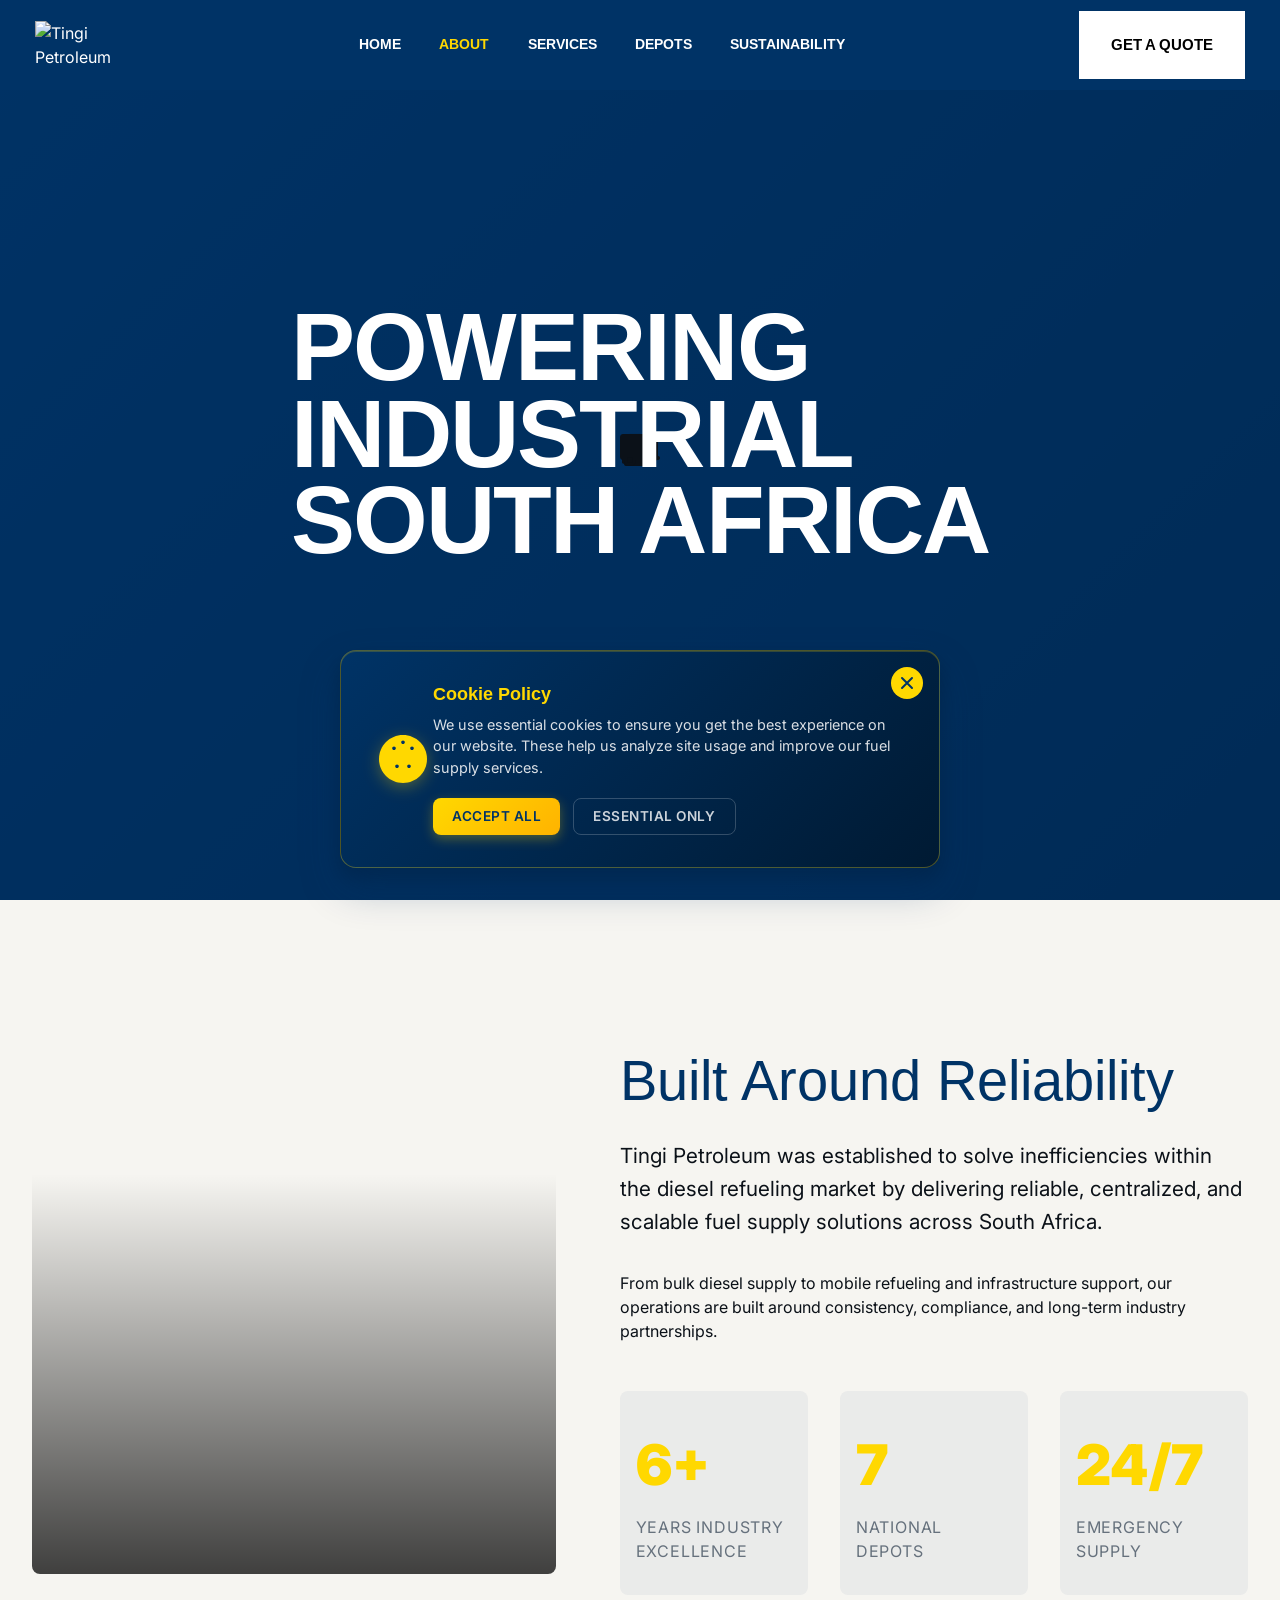
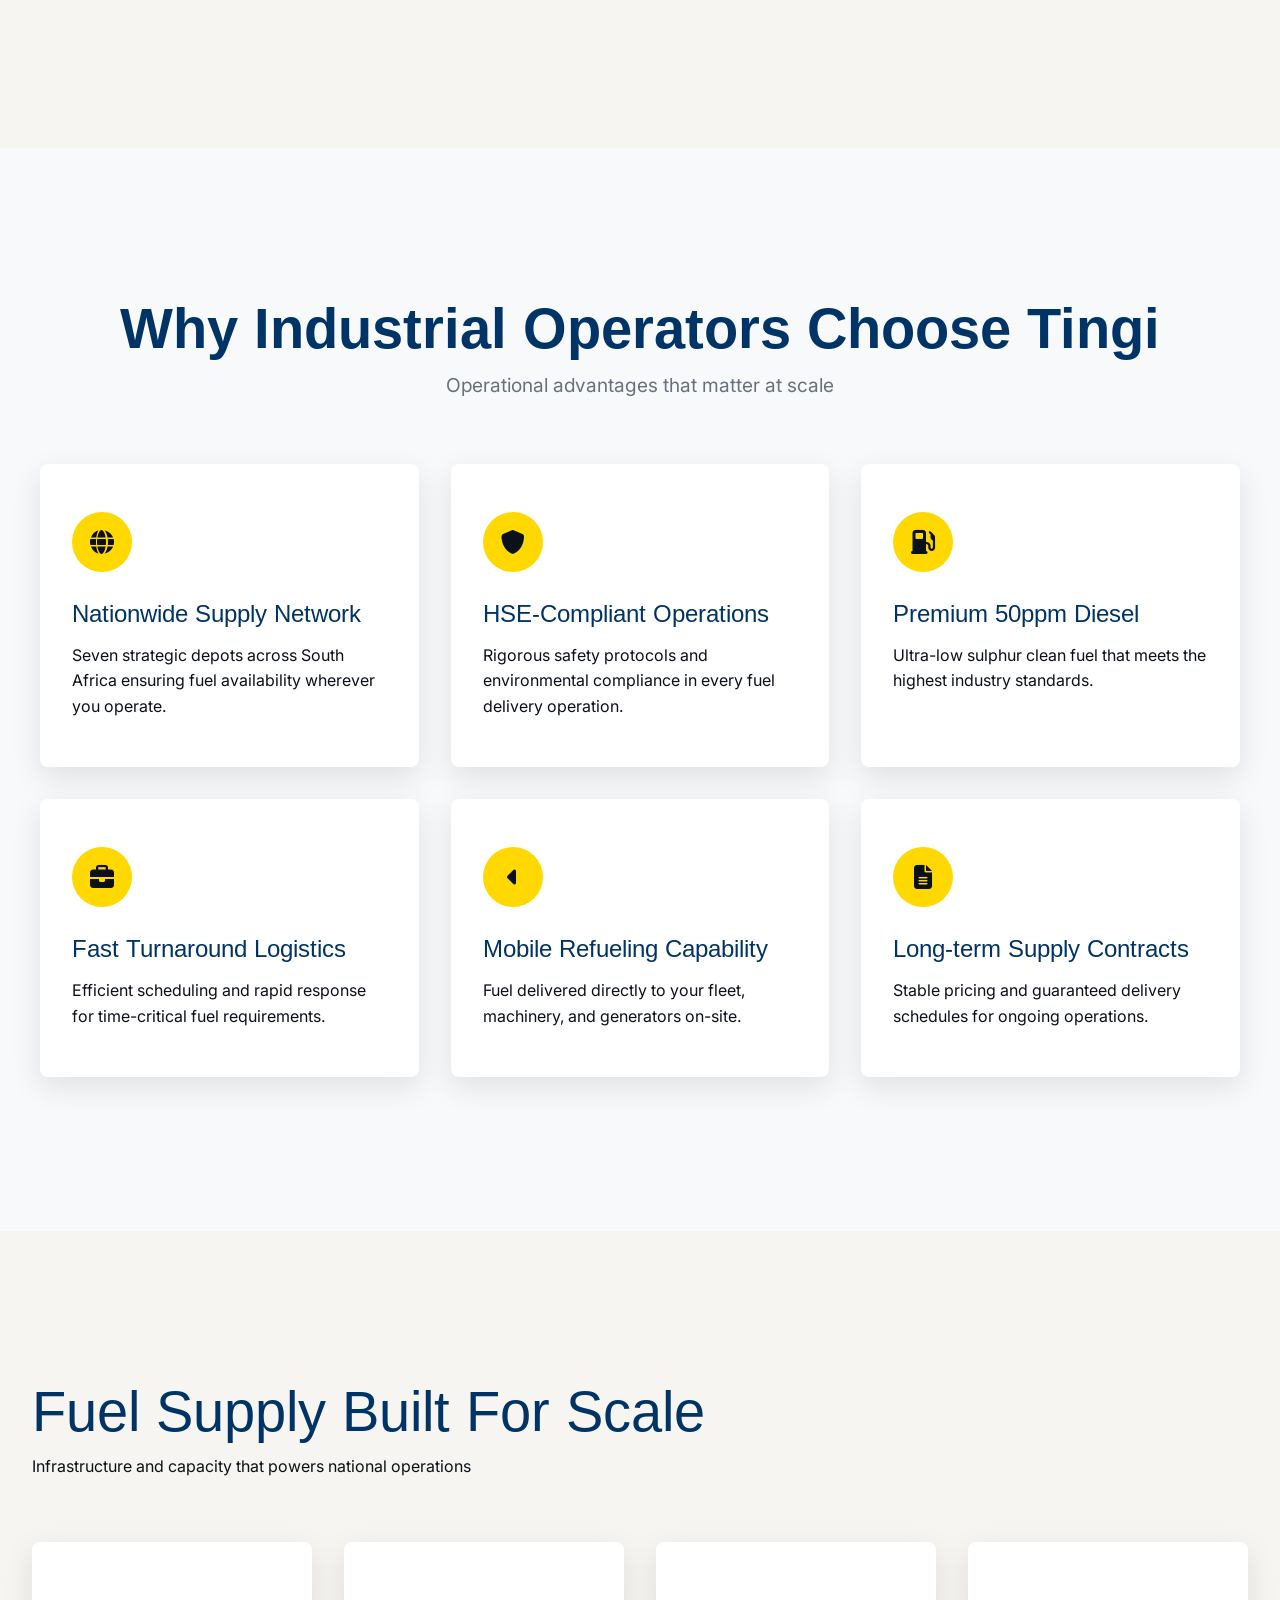
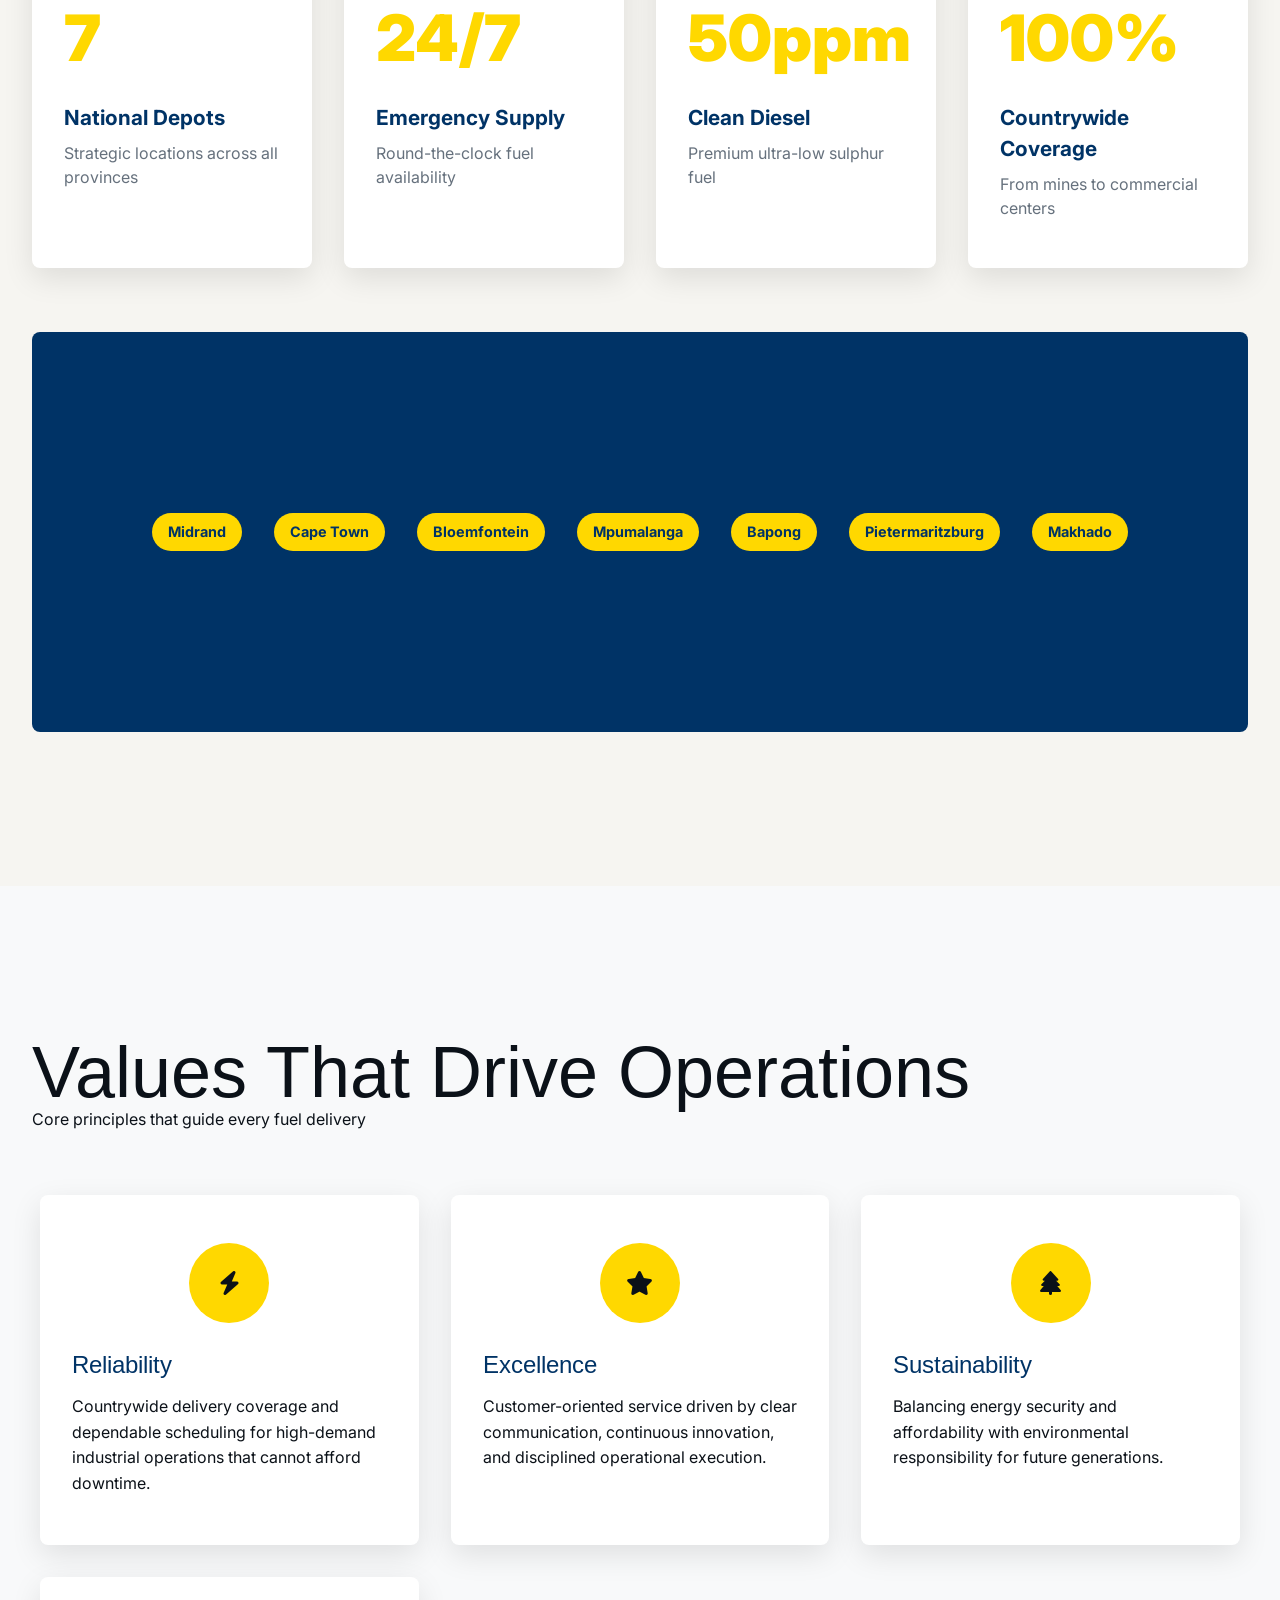
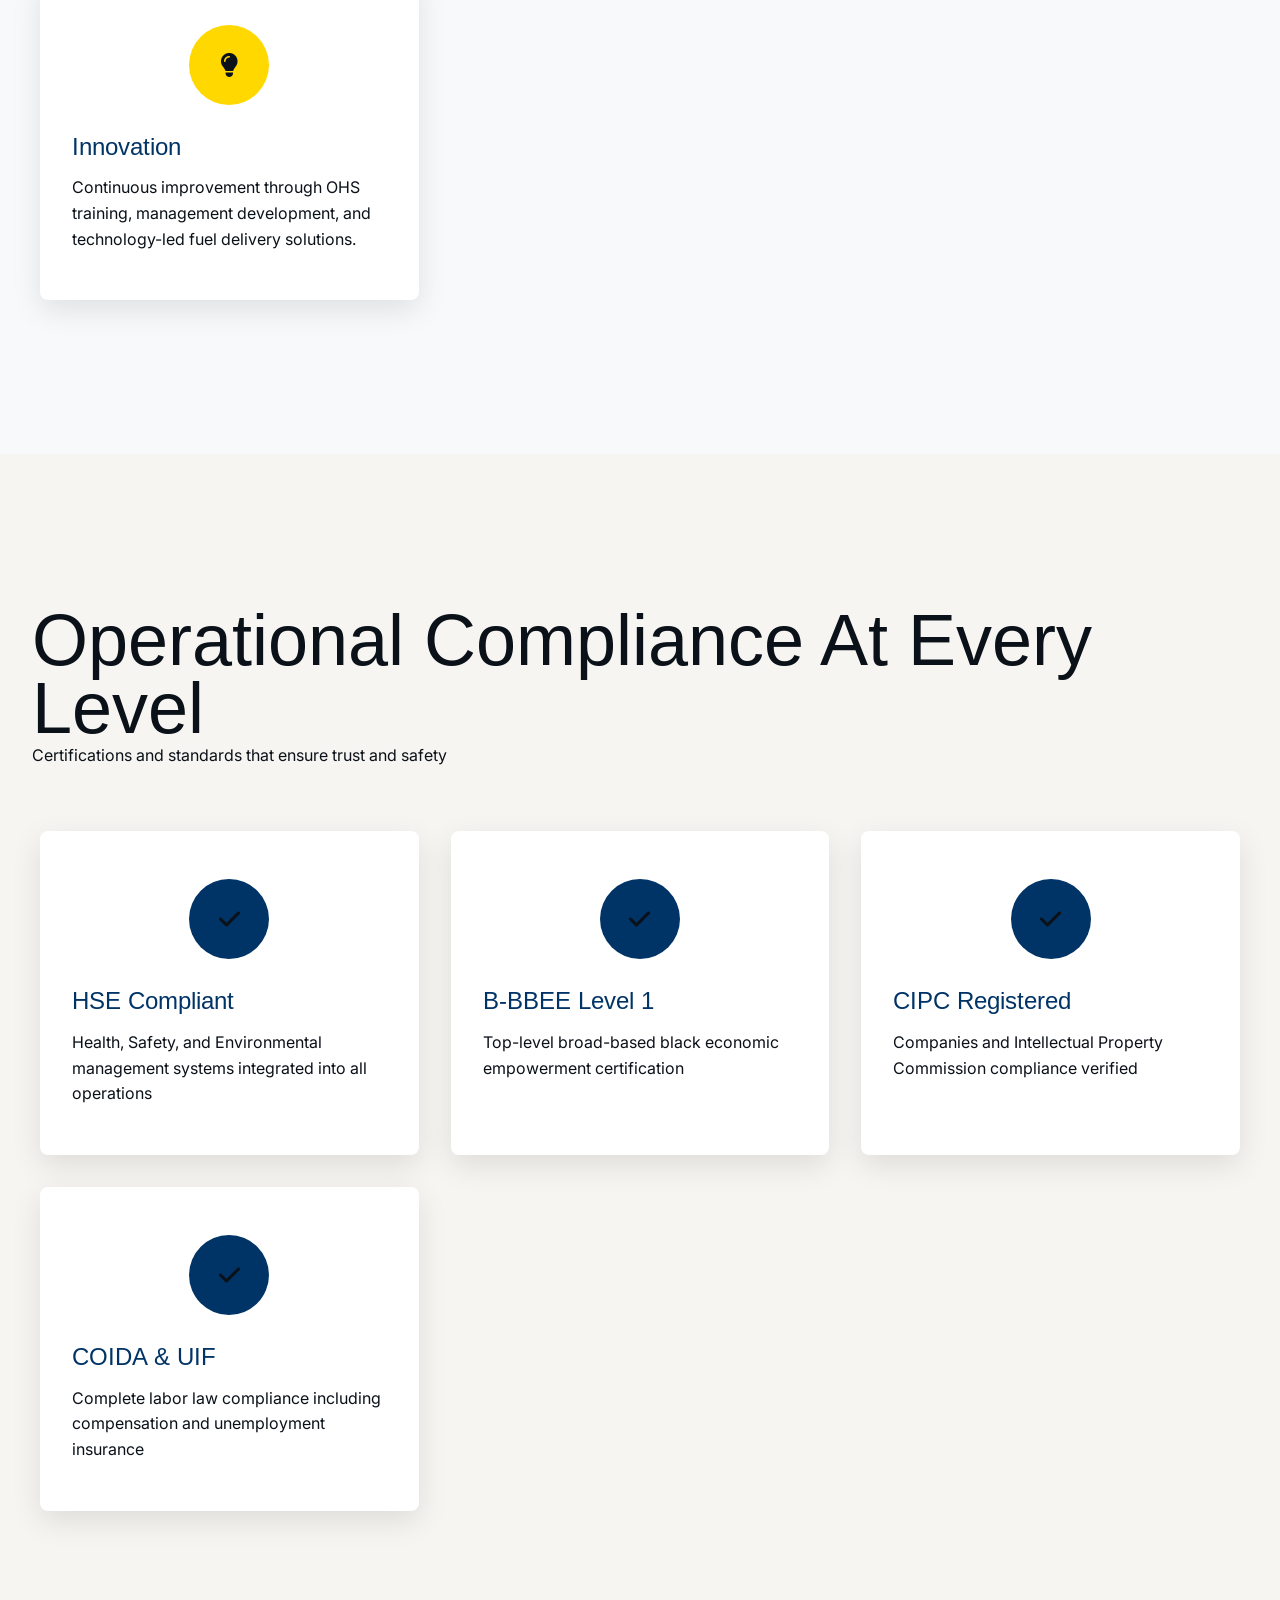
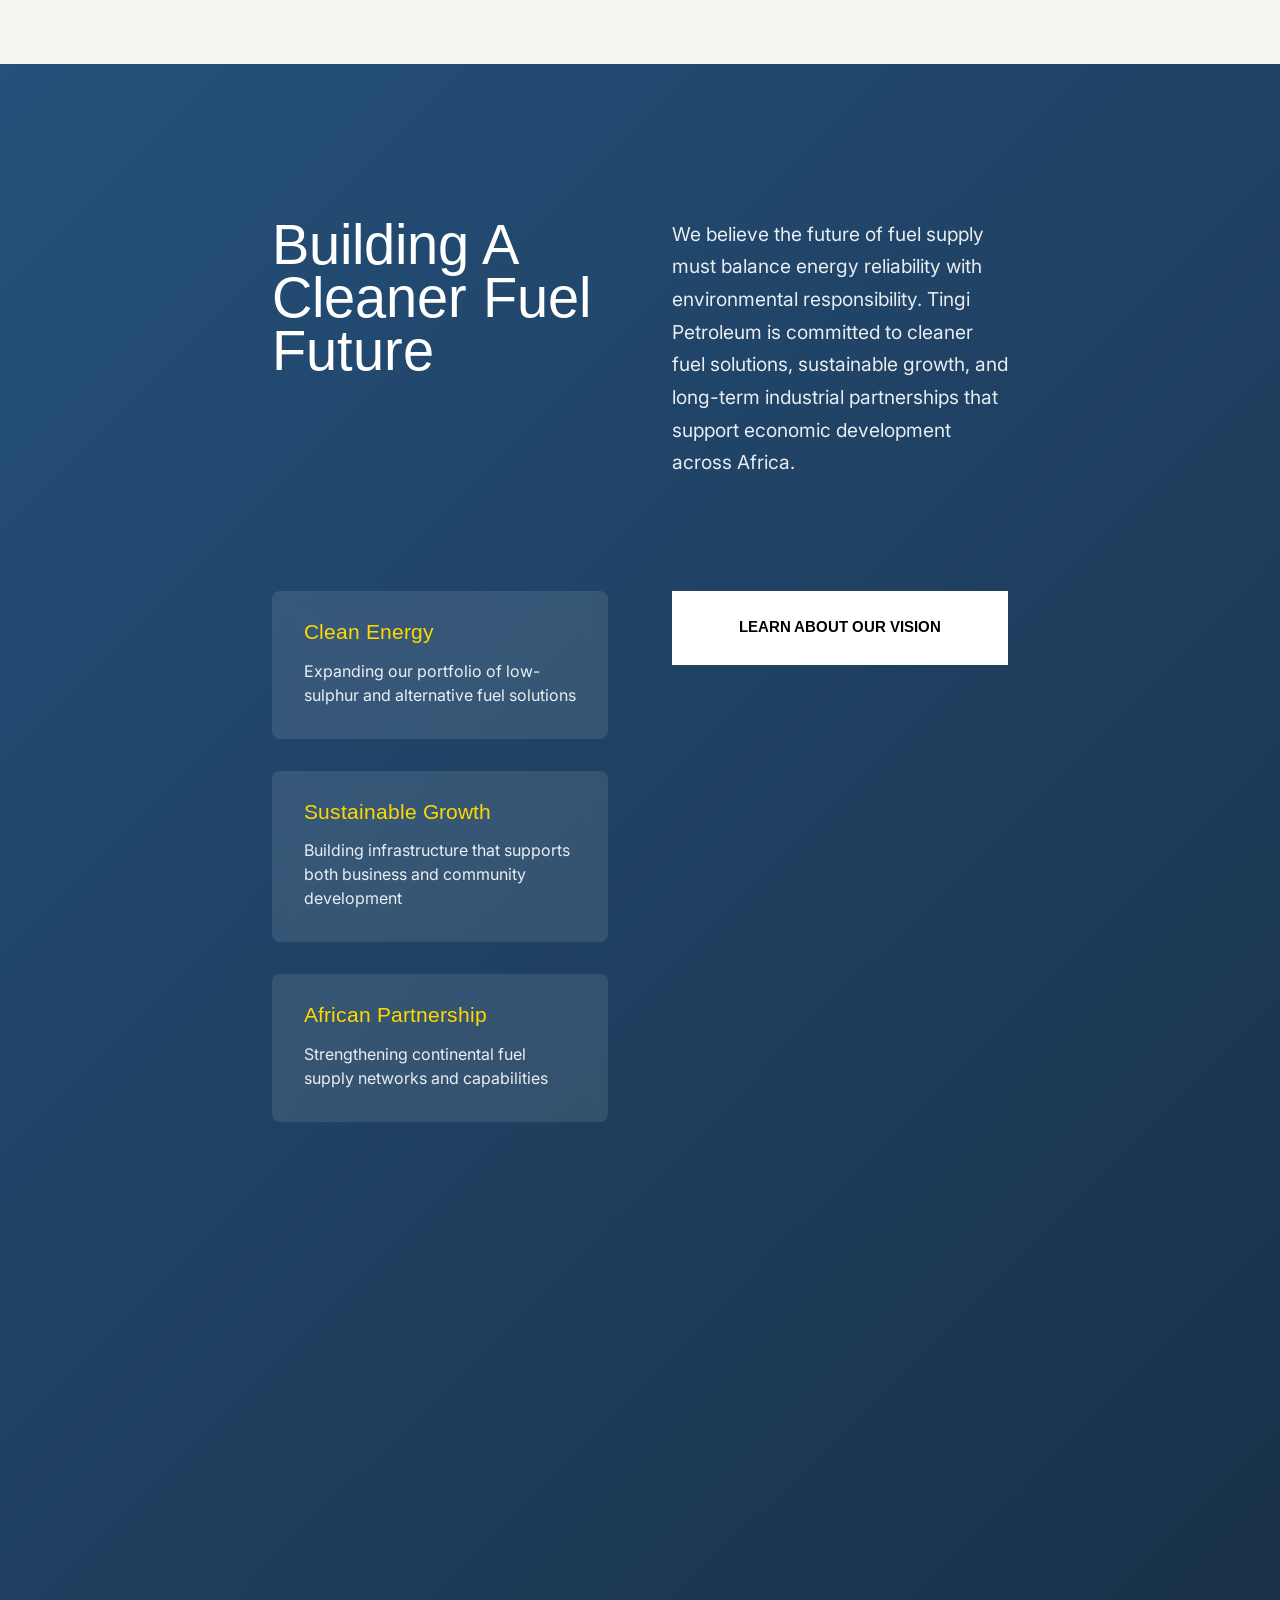
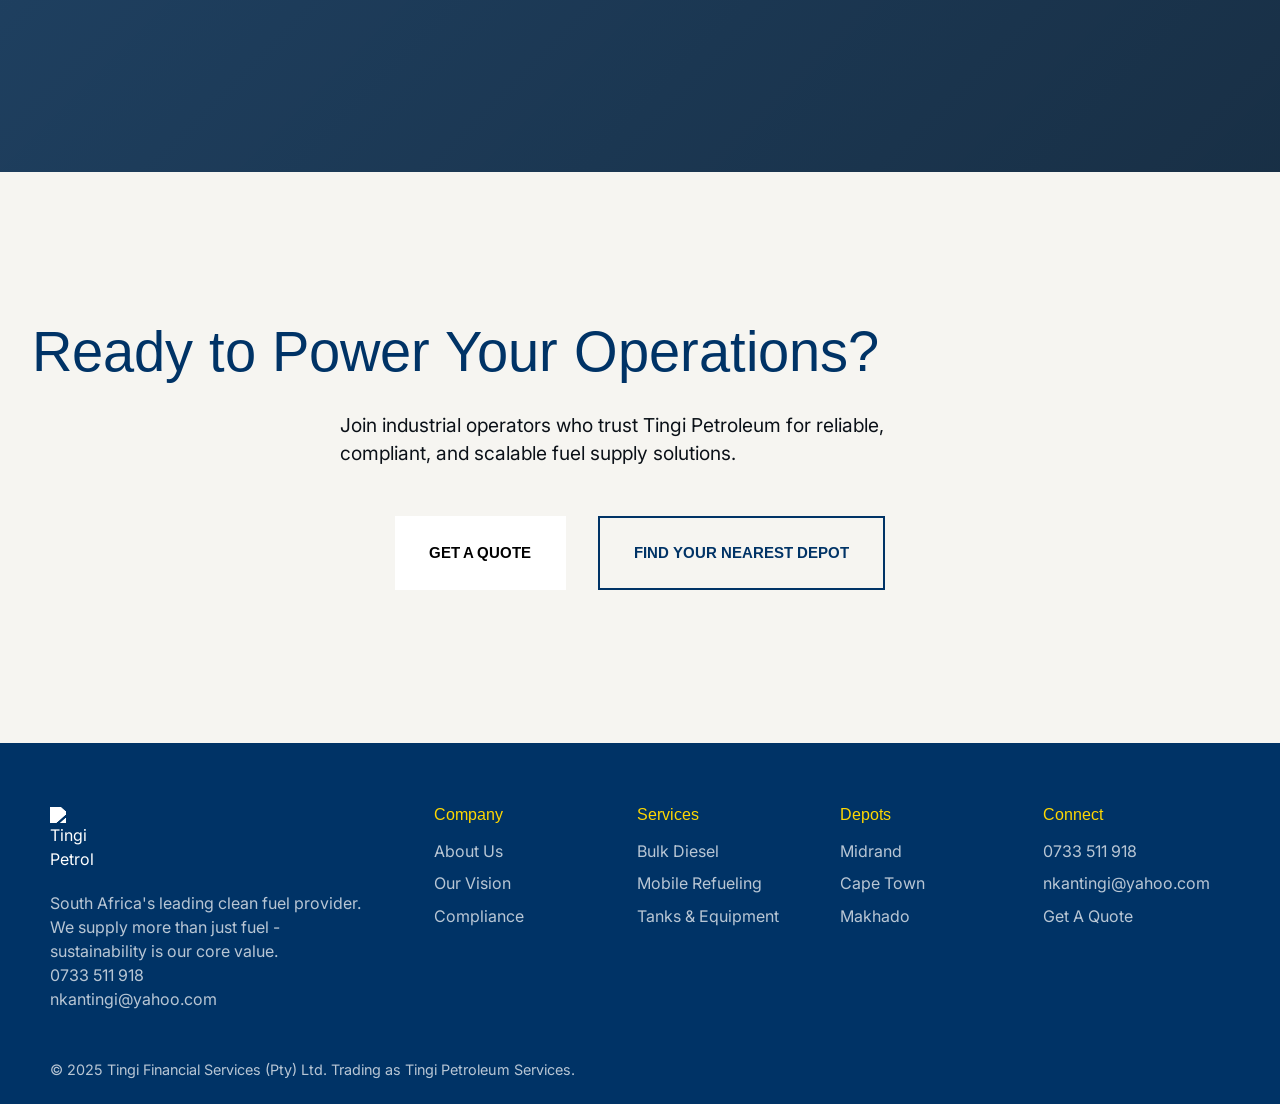
==== commit 05da5bbc: "Add files via upload" ====
--- a/about.html
+++ b/about.html
@@ -1,622 +1,254 @@
 <!DOCTYPE html>
-<html lang="en">
+<html lang="en" class="no-js">
 <head>
-<meta charset="UTF-8">
-<meta name="viewport" content="width=device-width, initial-scale=1.0">
-<title>About — Tingi Petroleum</title>
-<meta name="description" content="Tingi Financial Services (Pty) Ltd, trading as Tingi Petroleum, is a South African fuel solutions company headquartered in Midrand, with over 6 years of industry expertise.">
-<link rel="stylesheet" href="styles.css">
-<style>
-/* Intro grid */
-.about-intro {
-  display: grid;
-  grid-template-columns: 1fr;
-  gap: 50px;
-}
-@media (min-width: 950px) { .about-intro { grid-template-columns: 1fr 1.4fr; gap: 90px; } }
-.about-intro .body p {
-  font-size: 17px;
-  line-height: 1.8;
-  margin-bottom: 1.4em;
-}
-
-/* Vision / Mission / Aim — three panels, left-aligned */
-.vma {
-  display: grid;
-  grid-template-columns: 1fr;
-  gap: 1px;
-  background: var(--gray);
-}
-@media (min-width: 900px) { .vma { grid-template-columns: repeat(3, 1fr); } }
-
-.vma-block {
-  position: relative;
-  padding: 56px 44px 44px;
-  min-height: 380px;
-  display: flex;
-  flex-direction: column;
-  border-left: 3px solid transparent;
-  transition: border-left-color .3s ease;
-}
-.vma-block:nth-child(1) { background: var(--blue); color: var(--white); }
-.vma-block:nth-child(2) { background: var(--yellow); color: var(--blue); }
-.vma-block:nth-child(3) { background: var(--paper); color: var(--blue); }
-.vma-block:nth-child(3):hover { border-left-color: var(--yellow); }
-
-/* Constructivist corner triangle on the paper block */
-.vma-block:nth-child(3)::after {
-  content: "";
-  position: absolute;
-  top: 0; right: 0;
-  width: 0; height: 0;
-  border-right: 32px solid var(--yellow);
-  border-bottom: 32px solid transparent;
-  opacity: 0.5;
-}
-
-.vma-block .stamp {
-  font-family: var(--mono);
-  font-size: 10px;
-  letter-spacing: 0.24em;
-  font-weight: 700;
-  margin-bottom: 28px;
-}
-.vma-block:nth-child(1) .stamp { color: rgba(255,216,0,0.6); }
-.vma-block:nth-child(2) .stamp { color: rgba(0,51,102,0.6); }
-.vma-block:nth-child(3) .stamp { color: rgba(0,51,102,0.5); }
-
-.vma-block h3 {
-  font-family: var(--display);
-  font-size: clamp(36px, 4.5vw, 58px);
-  font-weight: 700;
-  letter-spacing: -0.02em;
-  line-height: 0.95;
-  text-transform: uppercase;
-}
-.vma-block:nth-child(1) h3 { color: var(--white); }
-.vma-block:nth-child(2) h3 { color: var(--blue); }
-
-.vma-block .vma-rule {
-  width: 40px;
-  height: 2px;
-  background: var(--yellow);
-  margin: 20px 0;
-}
-.vma-block:nth-child(2) .vma-rule { background: var(--blue); }
-.vma-block:nth-child(3) .vma-rule { background: var(--yellow); }
-.vma-block p { font-size: 15px; line-height: 1.75; flex: 1; }
-.vma-block:nth-child(1) p { color: rgba(255,255,255,0.78); }
-.vma-block:nth-child(2) p { color: rgba(0,51,102,0.82); }
-
-/* Values dual list */
-.values-dual {
-  display: grid;
-  grid-template-columns: 1fr;
-  gap: 1px;
-  background: var(--gray);
-}
-@media (min-width: 900px) { .values-dual { grid-template-columns: 1fr 1fr; } }
-
-.values-dual-col {
-  padding: 50px 44px;
-  background: var(--paper);
-}
-.values-dual-col .col-title {
-  font-family: var(--mono);
-  font-size: 11px;
-  font-weight: 700;
-  letter-spacing: 0.24em;
-  text-transform: uppercase;
-  color: var(--yellow);
-  padding-bottom: 16px;
-  border-bottom: 1px solid var(--gray);
-  margin-bottom: 28px;
-  padding-left: 12px;
-  border-left: 2px solid var(--yellow);
-}
-.values-dual-col ul { list-style: none; padding: 0; margin: 0; }
-.values-dual-col li {
-  display: grid;
-  grid-template-columns: 36px 1fr;
-  gap: 18px;
-  padding: 16px 0;
-  border-bottom: 1px solid var(--gray);
-  font-family: var(--display);
-  font-size: 18px;
-  font-weight: 600;
-  color: var(--blue);
-  text-transform: uppercase;
-  letter-spacing: 0.01em;
-  align-items: center;
-  transition: padding-left .2s ease;
-}
-.values-dual-col li:last-child { border-bottom: none; }
-.values-dual-col li:hover { padding-left: 8px; }
-.values-dual-col li .num {
-  font-family: var(--mono);
-  font-size: 10px;
-  font-weight: 700;
-  letter-spacing: 0.18em;
-  color: var(--yellow);
-}
-
-/* Health & Safety panel */
-.hse-grid {
-  display: grid;
-  grid-template-columns: 1fr;
-  gap: 50px;
-  align-items: center;
-}
-@media (min-width: 950px) { .hse-grid { grid-template-columns: 1fr 1.2fr; gap: 80px; } }
-
-/* Constructivist visual — circle composition */
-.hse-visual {
-  background: var(--blue);
-  aspect-ratio: 4/5;
-  position: relative;
-  display: flex;
-  align-items: center;
-  justify-content: center;
-  overflow: hidden;
-}
-/* Large circle frame */
-.hse-visual::before {
-  content: "";
-  position: absolute;
-  width: 75%;
-  aspect-ratio: 1;
-  border-radius: 50%;
-  border: 1px solid rgba(255,216,0,0.25);
-}
-/* Corner triangle */
-.hse-visual::after {
-  content: "";
-  position: absolute;
-  top: 0; left: 0;
-  width: 0; height: 0;
-  border-left: 50px solid var(--yellow);
-  border-bottom: 50px solid transparent;
-  opacity: 0.5;
-}
-.hse-stamp {
-  position: relative;
-  z-index: 2;
-  width: 70%;
-  max-width: 260px;
-  text-align: center;
-  color: var(--yellow);
-  font-family: var(--display);
-}
-.hse-stamp .ring {
-  width: 100%;
-  aspect-ratio: 1;
-  border: 2px solid rgba(255,216,0,0.4);
-  border-radius: 50%;
-  display: grid;
-  place-items: center;
-  position: relative;
-}
-.hse-stamp .ring::before {
-  content: "";
-  position: absolute;
-  inset: 16px;
-  border: 1px solid rgba(255,216,0,0.2);
-  border-radius: 50%;
-}
-.hse-stamp .num {
-  font-size: 80px;
-  font-weight: 700;
-  line-height: 1;
-}
-.hse-stamp .lbl {
-  font-family: var(--mono);
-  font-size: 10px;
-  letter-spacing: 0.32em;
-  margin-top: 4px;
-  opacity: 0.7;
-}
-.hse-stamp .ring + .lbl-below {
-  margin-top: 16px;
-  font-family: var(--mono);
-  font-size: 11px;
-  letter-spacing: 0.24em;
-  color: rgba(255,216,0,0.65);
-}
-
-.hse-list {
-  margin-top: 36px;
-  display: grid;
-  gap: 1px;
-  background: var(--gray);
-}
-.hse-item {
-  display: grid;
-  grid-template-columns: 56px 1fr;
-  align-items: center;
-  padding: 18px 22px;
-  background: var(--paper);
-  border-left: 3px solid transparent;
-  transition: border-left-color .25s ease, background .25s ease;
-}
-.hse-item:hover { border-left-color: var(--yellow); background: var(--white); }
-.hse-item .h-num {
-  font-family: var(--mono);
-  font-size: 11px;
-  letter-spacing: 0.22em;
-  font-weight: 700;
-  color: var(--yellow);
-}
-.hse-item .h-txt {
-  font-family: var(--display);
-  font-size: 15px;
-  font-weight: 600;
-  letter-spacing: 0.02em;
-  color: var(--blue);
-  text-transform: uppercase;
-}
-
-/* Governance rows */
-.govern-table {
-  border-top: 1px solid rgba(255,216,0,0.2);
-}
-.govern-row {
-  padding: 28px 36px;
-  border-bottom: 1px solid rgba(255,216,0,0.15);
-  display: grid;
-  grid-template-columns: 70px 1fr 160px;
-  gap: 30px;
-  align-items: center;
-  font-family: var(--mono);
-  border-left: 3px solid transparent;
-  transition: border-left-color .25s ease;
-}
-.govern-row:hover { border-left-color: var(--yellow); }
-.govern-row .g-num {
-  font-family: var(--display);
-  font-size: 26px;
-  color: var(--yellow);
-  font-weight: 700;
-}
-.govern-row .g-title {
-  font-family: var(--display);
-  font-size: 20px;
-  font-weight: 700;
-  color: var(--white);
-  text-transform: uppercase;
-  letter-spacing: 0.01em;
-}
-.govern-row .g-sub {
-  margin-top: 3px;
-  font-size: 11px;
-  color: rgba(255,216,0,0.6);
-  letter-spacing: 0.16em;
-}
-.govern-row .g-status {
-  text-align: right;
-  font-size: 10px;
-  letter-spacing: 0.22em;
-  color: rgba(255,216,0,0.6);
-}
-@media (max-width: 700px) {
-  .govern-row { grid-template-columns: 50px 1fr; }
-  .govern-row .g-status { grid-column: 2; text-align: left; margin-top: 8px; }
-}
-</style>
-<link rel="stylesheet" href="fluid-editorial-theme.css">
+  <meta charset="utf-8">
+  <meta name="viewport" content="width=device-width, initial-scale=1">
+  <title>About - Tingi Petroleum</title>
+  <link rel="stylesheet" href="https://cdnjs.cloudflare.com/ajax/libs/font-awesome/6.4.0/css/all.min.css">
+  <link rel="stylesheet" href="css/styles.css">
+  <link rel="stylesheet" href="css/cookie-consent.css">
+  <link rel="apple-touch-icon" sizes="180x180" href="https://res.cloudinary.com/dgwtaivvf/image/upload/v1777538921/TINGI1-Outline_wstxcj.png">
+  <link rel="icon" type="image/png" sizes="32x32" href="https://res.cloudinary.com/dgwtaivvf/image/upload/v1777538921/TINGI1-Outline_wstxcj.png">
+  <link rel="icon" type="image/png" sizes="16x16" href="https://res.cloudinary.com/dgwtaivvf/image/upload/v1777538921/TINGI1-Outline_wstxcj.png">
 </head>
-<body>
-
-<header class="site-header">
-  <div class="nav-inner">
-    <a href="index.html" class="brand">
-      <img src="https://res.cloudinary.com/dgwtaivvf/image/upload/v1777538919/TINGI-Variation-Yelllow_hwsxp3.png" alt="Tingi Petroleum Logo" style="height: 42px; width: auto;">
-    </a>
-    <nav class="nav-links">
-      <a href="index.html">Home</a>
-      <a href="about.html">About</a>
-      <a href="services.html">Services</a>
-      <a href="depots.html">Depots</a>
-      <a href="sustainability.html">Sustainability</a>
-      <a href="contact.html">Contact</a>
+<body class="subpage about-page">
+  <header class="site-header">
+    <a class="brand" href="index.html" aria-label="Tingi Petroleum home"><img src="https://res.cloudinary.com/dgwtaivvf/image/upload/v1777538919/TINGI-Variation-Yelllow_hwsxp3.png" alt="Tingi Petroleum"></a>
+    <button class="menu-toggle" type="button" aria-label="Toggle navigation" aria-expanded="false"><span></span><span></span><span></span></button>
+    <nav class="site-nav" aria-label="Primary navigation">
+      <a href="index.html">Home</a><a class="is-active" href="about.html">About</a><a href="services.html">Services</a><a href="depots.html">Depots</a><a href="sustainability.html">Sustainability</a>
     </nav>
-    <a href="contact.html" class="nav-cta">Get a Quote <span class="arrow">→</span></a>
-    <button class="nav-toggle"><span></span><span></span><span></span></button>
-  </div>
-</header>
-
-<main>
-
-<!-- ============= HERO ============= -->
-<section class="page-hero">
-  <div class="container">
-    <div class="page-hero-grid">
+    <a class="btn btn-small" href="contact.html">Get A Quote</a>
+  </header>
+  <main>
+    <!-- CINEMATIC HERO SECTION -->
+    <section class="cinematic-hero">
+      <div class="hero-background">
+        <div class="hero-overlay"></div>
+      </div>
+      <div class="hero-content">
+        <div class="hero-text">
+          <h1 class="hero-title">POWERING<br>INDUSTRIAL<br>SOUTH AFRICA</h1>
+        </div>
+      </div>
+    </section>
+
+    <!-- WHO WE ARE SECTION -->
+    <section class="who-we-are">
+      <div class="section-layout">
+        <div class="visual-side">
+          <div class="industrial-visual depot-visual"></div>
+        </div>
+        <div class="content-side">
+          <h2>Built Around Reliability</h2>
+          <p class="lead-text">Tingi Petroleum was established to solve inefficiencies within the diesel refueling market by delivering reliable, centralized, and scalable fuel supply solutions across South Africa.</p>
+          <p>From bulk diesel supply to mobile refueling and infrastructure support, our operations are built around consistency, compliance, and long-term industry partnerships.</p>
+          <div class="key-stats">
+            <div><strong>6+</strong><span>Years Industry Excellence</span></div>
+            <div><strong>7</strong><span>National Depots</span></div>
+            <div><strong>24/7</strong><span>Emergency Supply</span></div>
+          </div>
+        </div>
+      </div>
+    </section>
+
+    <!-- WHY TINGI SECTION -->
+    <section class="why-tingi">
+      <div class="section-header">
+        <h2>Why Industrial Operators Choose Tingi</h2>
+        <p>Operational advantages that matter at scale</p>
+      </div>
+      <div class="advantage-grid">
+        <div class="advantage-card">
+          <div class="card-icon network-icon"></div>
+          <h3>Nationwide Supply Network</h3>
+          <p>Seven strategic depots across South Africa ensuring fuel availability wherever you operate.</p>
+        </div>
+        <div class="advantage-card">
+          <div class="card-icon hse-icon"></div>
+          <h3>HSE-Compliant Operations</h3>
+          <p>Rigorous safety protocols and environmental compliance in every fuel delivery operation.</p>
+        </div>
+        <div class="advantage-card">
+          <div class="card-icon fuel-icon"></div>
+          <h3>Premium 50ppm Diesel</h3>
+          <p>Ultra-low sulphur clean fuel that meets the highest industry standards.</p>
+        </div>
+        <div class="advantage-card">
+          <div class="card-icon logistics-icon"></div>
+          <h3>Fast Turnaround Logistics</h3>
+          <p>Efficient scheduling and rapid response for time-critical fuel requirements.</p>
+        </div>
+        <div class="advantage-card">
+          <div class="card-icon mobile-icon"></div>
+          <h3>Mobile Refueling Capability</h3>
+          <p>Fuel delivered directly to your fleet, machinery, and generators on-site.</p>
+        </div>
+        <div class="advantage-card">
+          <div class="card-icon contract-icon"></div>
+          <h3>Long-term Supply Contracts</h3>
+          <p>Stable pricing and guaranteed delivery schedules for ongoing operations.</p>
+        </div>
+      </div>
+    </section>
+
+    <!-- SUPPLY CAPABILITY SECTION -->
+    <section class="supply-capability">
+      <div class="capability-header">
+        <h2>Fuel Supply Built For Scale</h2>
+        <p>Infrastructure and capacity that powers national operations</p>
+      </div>
+      <div class="metrics-showcase">
+        <div class="metric-card">
+          <div class="metric-number">7</div>
+          <div class="metric-label">National Depots</div>
+          <div class="metric-desc">Strategic locations across all provinces</div>
+        </div>
+        <div class="metric-card">
+          <div class="metric-number">24/7</div>
+          <div class="metric-label">Emergency Supply</div>
+          <div class="metric-desc">Round-the-clock fuel availability</div>
+        </div>
+        <div class="metric-card">
+          <div class="metric-number">50ppm</div>
+          <div class="metric-label">Clean Diesel</div>
+          <div class="metric-desc">Premium ultra-low sulphur fuel</div>
+        </div>
+        <div class="metric-card">
+          <div class="metric-number">100%</div>
+          <div class="metric-label">Countrywide Coverage</div>
+          <div class="metric-desc">From mines to commercial centers</div>
+        </div>
+      </div>
+      <div class="operations-map">
+        <div class="map-overlay"></div>
+        <div class="depot-markers">
+          <div class="marker" data-depot="midrand">Midrand</div>
+          <div class="marker" data-depot="cape-town">Cape Town</div>
+          <div class="marker" data-depot="bloemfontein">Bloemfontein</div>
+          <div class="marker" data-depot="mpumalanga">Mpumalanga</div>
+          <div class="marker" data-depot="bapong">Bapong</div>
+          <div class="marker" data-depot="pietermaritzburg">Pietermaritzburg</div>
+          <div class="marker" data-depot="makhado">Makhado</div>
+        </div>
+      </div>
+    </section>
+
+    <!-- VALUES SECTION WITH VISUAL DEPTH -->
+    <section class="values-enhanced">
+      <div class="values-header">
+        <h2>Values That Drive Operations</h2>
+        <p>Core principles that guide every fuel delivery</p>
+      </div>
+      <div class="values-grid">
+        <div class="value-card">
+          <div class="value-icon reliability-icon"></div>
+          <h3>Reliability</h3>
+          <p>Countrywide delivery coverage and dependable scheduling for high-demand industrial operations that cannot afford downtime.</p>
+        </div>
+        <div class="value-card">
+          <div class="value-icon excellence-icon"></div>
+          <h3>Excellence</h3>
+          <p>Customer-oriented service driven by clear communication, continuous innovation, and disciplined operational execution.</p>
+        </div>
+        <div class="value-card">
+          <div class="value-icon sustainability-icon"></div>
+          <h3>Sustainability</h3>
+          <p>Balancing energy security and affordability with environmental responsibility for future generations.</p>
+        </div>
+        <div class="value-card">
+          <div class="value-icon innovation-icon"></div>
+          <h3>Innovation</h3>
+          <p>Continuous improvement through OHS training, management development, and technology-led fuel delivery solutions.</p>
+        </div>
+      </div>
+    </section>
+
+    <!-- COMPLIANCE & SAFETY FEATURE SECTION -->
+    <section class="compliance-enhanced">
+      <div class="compliance-header">
+        <h2>Operational Compliance At Every Level</h2>
+        <p>Certifications and standards that ensure trust and safety</p>
+      </div>
+      <div class="compliance-grid">
+        <div class="compliance-card">
+          <div class="cert-icon hse-cert"></div>
+          <h3>HSE Compliant</h3>
+          <p>Health, Safety, and Environmental management systems integrated into all operations</p>
+        </div>
+        <div class="compliance-card">
+          <div class="cert-icon bbbee-cert"></div>
+          <h3>B-BBEE Level 1</h3>
+          <p>Top-level broad-based black economic empowerment certification</p>
+        </div>
+        <div class="compliance-card">
+          <div class="cert-icon cipc-cert"></div>
+          <h3>CIPC Registered</h3>
+          <p>Companies and Intellectual Property Commission compliance verified</p>
+        </div>
+        <div class="compliance-card">
+          <div class="cert-icon labor-cert"></div>
+          <h3>COIDA & UIF</h3>
+          <p>Complete labor law compliance including compensation and unemployment insurance</p>
+        </div>
+      </div>
+    </section>
+
+    <!-- VISION FOR THE FUTURE SECTION -->
+    <section class="future-vision">
+      <div class="vision-content">
+        <h2>Building A Cleaner Fuel Future</h2>
+        <p class="vision-text">We believe the future of fuel supply must balance energy reliability with environmental responsibility. Tingi Petroleum is committed to cleaner fuel solutions, sustainable growth, and long-term industrial partnerships that support economic development across Africa.</p>
+        <div class="vision-pillars">
+          <div class="pillar">
+            <h3>Clean Energy</h3>
+            <p>Expanding our portfolio of low-sulphur and alternative fuel solutions</p>
+          </div>
+          <div class="pillar">
+            <h3>Sustainable Growth</h3>
+            <p>Building infrastructure that supports both business and community development</p>
+          </div>
+          <div class="pillar">
+            <h3>African Partnership</h3>
+            <p>Strengthening continental fuel supply networks and capabilities</p>
+          </div>
+        </div>
+        <a class="btn vision-cta" href="sustainability.html">Learn About Our Vision</a>
+      </div>
+      <div class="vision-visual"></div>
+    </section>
+
+    <!-- CTA SECTION -->
+    <section class="about-cta">
+      <div class="cta-content">
+        <h2>Ready to Power Your Operations?</h2>
+        <p>Join industrial operators who trust Tingi Petroleum for reliable, compliant, and scalable fuel supply solutions.</p>
+        <div class="cta-buttons">
+          <a class="btn btn-primary" href="contact.html">Get A Quote</a>
+          <a class="btn btn-secondary" href="depots.html">Find Your Nearest Depot</a>
+        </div>
+      </div>
+    </section>
+  </main>
+
+  <footer class="site-footer">
+    <div class="footer-top">
       <div>
-        <span class="eyebrow"><span class="dot"></span>About Us</span>
-        <h1 style="margin-top: 22px;">Powering progress.<br><em>Fueling tomorrow.</em></h1>
-        <p class="lede">Tingi Petroleum is an established bulk diesel provider delivering clean fuel solutions to industrial and commercial sectors across South Africa and the African continent. We supply more than just fuel — we deliver reliability, efficiency, and sustainability across the energy value chain.</p>
-
-        <div class="hero-meta">
-          <div class="hero-meta-item">
-            <div class="lbl">Headquartered</div>
-            <div class="val">MIDRAND, JHB</div>
-          </div>
-          <div class="hero-meta-item">
-            <div class="lbl">Experience</div>
-            <div class="val">06+ YEARS</div>
-          </div>
-          <div class="hero-meta-item">
-            <div class="lbl">B-BBEE</div>
-            <div class="val">LEVEL 01</div>
-          </div>
-          <div class="hero-meta-item">
-            <div class="lbl">Footprint</div>
-            <div class="val">07 NATIONAL</div>
-          </div>
-        </div>
-      </div>
+        <img src="https://res.cloudinary.com/dgwtaivvf/image/upload/v1777538921/TINGI1-Outline_wstxcj.png" alt="Tingi Petroleum">
+        <p>South Africa's leading clean fuel provider. We supply more than just fuel - sustainability is our core value.</p>
+        <p><a href="tel:+27733511918">0733 511 918</a><br><a href="mailto:nkantingi@yahoo.com">nkantingi@yahoo.com</a></p>
+      </div>
+      <nav class="footer-nav" aria-label="Footer navigation">
+        <div><h3>Company</h3><a href="about.html">About Us</a><a href="sustainability.html">Our Vision</a><a href="about.html#compliance">Compliance</a></div>
+        <div><h3>Services</h3><a href="services.html#bulk">Bulk Diesel</a><a href="services.html#mobile">Mobile Refueling</a><a href="services.html#equipment">Tanks & Equipment</a></div>
+        <div><h3>Depots</h3><a href="depots.html#midrand">Midrand</a><a href="depots.html#cape-town">Cape Town</a><a href="depots.html#makhado">Makhado</a></div>
+        <div><h3>Connect</h3><a href="tel:+27733511918">0733 511 918</a><a href="mailto:nkantingi@yahoo.com">nkantingi@yahoo.com</a><a href="contact.html">Get A Quote</a></div>
+      </nav>
     </div>
-  </div>
-</section>
-
-
-<!-- ============= INTRO ============= -->
-<section>
-  <div class="container">
-    <div class="about-intro reveal">
-      <div class="col-left">
-        <span class="eyebrow dark"><span class="dot"></span>Introduction</span>
-        <h2 style="margin-top: 22px;">A South African<br><em>fuel solution</em><br>company.</h2>
-      </div>
-      <div class="body">
-        <p>
-          <strong>Tingi Financial Services (Pty) Ltd</strong>, trading as Tingi Petroleum Services, is a South African-based fuel solutions company headquartered in Midrand, Johannesburg. The company was founded to address inefficiencies and lack of centralisation in the diesel refueling market.
-        </p>
-        <p>
-          With over <strong>six years of industry experience</strong>, Tingi Petroleum provides reliable, affordable, and sustainable fuel solutions across South Africa and the broader African continent. We supply more than just fuel — we deliver reliability, efficiency, and sustainability across the energy value chain.
-        </p>
-        <p>
-          From bulk diesel supply through to mobile refueling, tank installation and on-site product testing — every operation is built on a single principle: <strong>get the right fuel to the right place, at the right time, every time.</strong>
-        </p>
-      </div>
-    </div>
-  </div>
-</section>
-
-<!-- ============= VISION / MISSION / AIM ============= -->
-<section style="padding-top: 0;" id="mission">
-  <div class="container">
-    <div class="section-head reveal">
-      <span class="eyebrow dark"><span class="dot"></span>Direction</span>
-      <h2>Vision · Mission · <em>Aim.</em></h2>
-      <p class="lede">Three commitments that anchor every operational decision — from depot logistics to client deliverables.</p>
-    </div>
-
-    <div class="vma reveal" id="vision">
-      <div class="vma-block">
-        <span class="stamp">/ 01 · VISION</span>
-        <h3>Leading clean fuel<br>provider.</h3>
-        <div class="vma-rule"></div>
-        <p>To become the leading clean fuel provider, balancing energy security and affordability with environmental responsibility and socio-economic development. We are committed to promoting a cleaner alternative fuel economy while creating sustainable jobs and addressing energy poverty.</p>
-      </div>
-      <div class="vma-block">
-        <span class="stamp">/ 02 · MISSION</span>
-        <h3>Africa's clean<br>petroleum brand.</h3>
-        <div class="vma-rule"></div>
-        <p>To be the leading South African brand in clean and environmentally friendly petroleum trading in Africa and worldwide. We achieve this through impeccable service delivery, customer-oriented solutions, and effective business administration — driven by a committed, sustainable, and results-focused approach.</p>
-      </div>
-      <div class="vma-block">
-        <span class="stamp">/ 03 · AIM</span>
-        <h3>Expand the<br>footprint.</h3>
-        <div class="vma-rule"></div>
-        <p>Tingi Petroleum aims to deliver essential fuel solutions across the value chain while adapting to evolving market demands for sustainability. Through innovation, operational efficiency, and strong market positioning, we continue to expand our footprint nationally and across Africa.</p>
-      </div>
-    </div>
-  </div>
-</section>
-
-<!-- ============= VALUES (Ethical / Professional) ============= -->
-<section id="values">
-  <div class="container">
-    <div class="section-head reveal">
-      <span class="eyebrow dark"><span class="dot"></span>Our Values</span>
-      <h2>Ethical &amp;<br>professional <em>standards.</em></h2>
-      <p class="lede">The values that guide how we operate, how we treat clients, and how we build long-term partnerships across the energy value chain.</p>
-    </div>
-
-    <div class="values-dual reveal">
-      <div class="values-dual-col">
-        <div class="col-title">Ethical Values</div>
-        <ul>
-          <li><span class="num">/01</span><span>Reliability</span></li>
-          <li><span class="num">/02</span><span>Honesty</span></li>
-          <li><span class="num">/03</span><span>Vigilance</span></li>
-          <li><span class="num">/04</span><span>Trustworthiness</span></li>
-          <li><span class="num">/05</span><span>Goal-Oriented</span></li>
-        </ul>
-      </div>
-      <div class="values-dual-col">
-        <div class="col-title">Professional Values</div>
-        <ul>
-          <li><span class="num">/01</span><span>Professionalism</span></li>
-          <li><span class="num">/02</span><span>Client Satisfaction</span></li>
-          <li><span class="num">/03</span><span>Service Excellence</span></li>
-          <li><span class="num">/04</span><span>Product Quality</span></li>
-          <li><span class="num">/05</span><span>Fast Turnaround</span></li>
-        </ul>
-      </div>
-    </div>
-  </div>
-</section>
-
-<!-- ============= COMPLIANCE / GOVERNANCE ============= -->
-<section class="bg-blue" id="compliance">
-  <div class="container">
-    <div class="section-head reveal">
-      <span class="eyebrow dark"><span class="dot"></span>Governance &amp; Compliance</span>
-      <h2 style="color: var(--white);">Operating in full<br><em>regulatory standing.</em></h2>
-      <p class="lede" style="color: rgba(255,255,255,0.7);">Tingi Petroleum operates in full compliance with industry regulations and standards. Every accreditation is current, audited, and continuously maintained.</p>
-    </div>
-
-    <div class="govern-table reveal">
-      <div class="govern-row">
-        <div class="g-num">/01</div>
-        <div>
-          <div class="g-title">Registered with CIPC</div>
-          <div class="g-sub">Companies &amp; Intellectual Property Commission</div>
-        </div>
-        <div class="g-status">▮ ACTIVE</div>
-      </div>
-      <div class="govern-row">
-        <div class="g-num">/02</div>
-        <div>
-          <div class="g-title">Level 1 B-BBEE Accredited</div>
-          <div class="g-sub">Broad-Based Black Economic Empowerment</div>
-        </div>
-        <div class="g-status">▮ LEVEL 01</div>
-      </div>
-      <div class="govern-row">
-        <div class="g-num">/03</div>
-        <div>
-          <div class="g-title">Registered Petroleum Provider</div>
-          <div class="g-sub">Department of Mineral Resources &amp; Energy</div>
-        </div>
-        <div class="g-status">▮ LICENSED</div>
-      </div>
-      <div class="govern-row" style="border-bottom: none;">
-        <div class="g-num">/04</div>
-        <div>
-          <div class="g-title">HSE Compliant</div>
-          <div class="g-sub">Health, Safety &amp; Environment</div>
-        </div>
-        <div class="g-status">▮ 100%</div>
-      </div>
-    </div>
-  </div>
-</section>
-
-<!-- ============= HEALTH & SAFETY ============= -->
-<section>
-  <div class="container">
-    <div class="hse-grid reveal">
-      <div class="hse-visual">
-        <div class="hse-stamp">
-          <div class="ring">
-            <div>
-              <div class="num">100</div>
-              <div class="lbl">PERCENT</div>
-            </div>
-          </div>
-          <div class="lbl-below">HSE COMPLIANT OPERATIONS</div>
-        </div>
-      </div>
-      <div>
-        <span class="eyebrow dark"><span class="dot"></span>Health &amp; Safety</span>
-        <h2 style="margin-top: 22px;">Safety is<br><em>not optional.</em></h2>
-        <p style="margin-top: 24px; font-size: 17px; line-height: 1.8; color: var(--blue);">
-          We prioritize the safety and wellbeing of our staff and clients through strict adherence to operational safety protocols. Every depot, every delivery, every team member operates under the same standards.
-        </p>
-
-        <div class="hse-list">
-          <div class="hse-item">
-            <span class="h-num">/01</span>
-            <span class="h-txt">OHS Training</span>
-          </div>
-          <div class="hse-item">
-            <span class="h-num">/02</span>
-            <span class="h-txt">Safety Procedures &amp; Handling Guidelines</span>
-          </div>
-          <div class="hse-item">
-            <span class="h-num">/03</span>
-            <span class="h-txt">Continuous Staff Development</span>
-          </div>
-          <div class="hse-item">
-            <span class="h-num">/04</span>
-            <span class="h-txt">Structured Compliance Systems</span>
-          </div>
-        </div>
-      </div>
-    </div>
-  </div>
-</section>
-
-<!-- ============= CTA ============= -->
-<section class="cta-band">
-  <div class="container">
-    <div>
-      <span class="eyebrow dark"><span class="dot"></span>Ready to Order?</span>
-      <h2 style="margin-top: 22px;">Let's get you<br>fueled.</h2>
-      <p>Speak directly with our team about your fuel requirements, supply contracts, or depot deliveries — countrywide.</p>
-    </div>
-    <div class="actions">
-      <a href="contact.html" class="btn btn-yellow">Request a Quote <span class="arrow">→</span></a>
-      <a href="services.html" class="btn btn-ghost">Explore Services <span class="arrow">→</span></a>
-    </div>
-  </div>
-</section>
-
-</main>
-
-<!-- ============= FOOTER ============= -->
-<footer class="site-footer">
-  <div class="footer-top">
-    <div class="container">
-      <div class="footer-grid">
-        <div class="footer-brand">
-          <div class="name">TINGI</div>
-          <div class="sub">PETROLEUM</div>
-          <p>South Africa's leading clean fuel provider. We supply more than just fuel — sustainability is our core value.</p>
-          <div style="margin-top: 22px; display: flex; flex-direction: column; gap: 6px; font-family: var(--mono); font-size: 13px;">
-            <a href="tel:+27733511918" style="color: var(--yellow);">☎ 0733 511 918</a>
-            <a href="mailto:nkantingi@yahoo.com" style="color: rgba(255,255,255,0.6);">@ nkantingi@yahoo.com</a>
-          </div>
-        </div>
-        <div class="footer-col"><h5>Company</h5><ul>
-          <li><a href="about.html">About Us</a></li>
-          <li><a href="about.html#mission">Our Mission</a></li>
-          <li><a href="about.html#vision">Our Vision</a></li>
-          <li><a href="about.html#values">Our Values</a></li>
-          <li><a href="about.html#compliance">Compliance</a></li>
-        </ul></div>
-        <div class="footer-col"><h5>Services</h5><ul>
-          <li><a href="services.html">Bulk Diesel</a></li>
-          <li><a href="services.html">Mobile Refueling</a></li>
-          <li><a href="services.html">Tanks &amp; Equipment</a></li>
-          <li><a href="services.html">Product Testing</a></li>
-          <li><a href="contact.html">Get a Quote</a></li>
-        </ul></div>
-        <div class="footer-col"><h5>Depots</h5><ul>
-          <li><a href="depots.html">Midrand (HQ)</a></li>
-          <li><a href="depots.html">Cape Town</a></li>
-          <li><a href="depots.html">Bloemfontein</a></li>
-          <li><a href="depots.html">Mpumalanga</a></li>
-          <li><a href="depots.html">More Locations</a></li>
-        </ul></div>
-        <div class="footer-col"><h5>Sustainability</h5><ul>
-          <li><a href="sustainability.html">Clean Fuel Vision</a></li>
-          <li><a href="sustainability.html">Low-Carbon Economy</a></li>
-          <li><a href="sustainability.html">Job Creation</a></li>
-          <li><a href="sustainability.html">Energy Poverty</a></li>
-          <li><a href="sustainability.html">ESG Commitment</a></li>
-        </ul></div>
-      </div>
-      <div style="margin-top: 60px; padding-top: 28px; border-top: 1px solid rgba(255,216,0,0.1); display: flex; gap: 10px; flex-wrap: wrap;">
-        <span style="font-family: var(--mono); font-size: 10px; letter-spacing: 0.2em; color: rgba(255,216,0,0.55); text-transform: uppercase; padding: 5px 10px; border: 1px solid rgba(255,216,0,0.2);">CIPC REGISTERED</span>
-        <span style="font-family: var(--mono); font-size: 10px; letter-spacing: 0.2em; color: rgba(255,216,0,0.55); text-transform: uppercase; padding: 5px 10px; border: 1px solid rgba(255,216,0,0.2);">B-BBEE LEVEL 1</span>
-        <span style="font-family: var(--mono); font-size: 10px; letter-spacing: 0.2em; color: rgba(255,216,0,0.55); text-transform: uppercase; padding: 5px 10px; border: 1px solid rgba(255,216,0,0.2);">HSE COMPLIANT</span>
-        <span style="font-family: var(--mono); font-size: 10px; letter-spacing: 0.2em; color: rgba(255,216,0,0.55); text-transform: uppercase; padding: 5px 10px; border: 1px solid rgba(255,216,0,0.2);">COIDA</span>
-        <span style="font-family: var(--mono); font-size: 10px; letter-spacing: 0.2em; color: rgba(255,216,0,0.55); text-transform: uppercase; padding: 5px 10px; border: 1px solid rgba(255,216,0,0.2);">UIF</span>
-        <span style="font-family: var(--mono); font-size: 10px; letter-spacing: 0.2em; color: rgba(255,216,0,0.55); text-transform: uppercase; padding: 5px 10px; border: 1px solid rgba(255,216,0,0.2);">SARS</span>
-      </div>
-    </div>
-  </div>
-  <div class="container">
-    <div class="footer-bottom">
-      <span>© 2026 Tingi Financial Services (Pty) Ltd · Trading as Tingi Petroleum Services</span>
-      <span style="font-family: var(--mono); font-size: 10px; letter-spacing: 0.1em; color: rgba(255,255,255,0.3);">Website by Occxlnce</span>
-    </div>
-  </div>
-</footer>
-
-<script src="main.js"></script>
+    <div class="footer-bottom"><span>© 2025 Tingi Financial Services (Pty) Ltd. Trading as Tingi Petroleum Services.</span></div>
+  </footer>
+
+  <script src="js/main.js"></script>
+  <script src="js/cookie-consent.js"></script>
 </body>
 </html>
--- a/css/styles.css
+++ b/css/styles.css
@@ -0,0 +1,4621 @@
+@import url("https://fonts.googleapis.com/css2?family=Arimo:wght@400;500;600;700&family=Inter:wght@400;500;600;700&display=swap");
+
+:root {
+  --blue: #003366;
+  --blue-deep: #06192b;
+  --yellow: #ffd800;
+  --yellow-soft: #ffe870;
+  --black: #000;
+  --white: #fff;
+  --paper: #f6f5f1;
+  --mist: #eceff3;
+  --ink: #0b1118;
+  --muted: #66717d;
+  --line: rgba(0, 0, 0, 0.12);
+  --line-light: rgba(255, 255, 255, 0.22);
+  --radius: 8px;
+  --font-display: "Arimo", Arial, sans-serif;
+  --font-body: "Inter", Arial, sans-serif;
+}
+
+*,
+*::before,
+*::after {
+  box-sizing: border-box;
+}
+
+html {
+  font-size: 16px;
+  scroll-behavior: smooth;
+}
+
+body {
+  margin: 0;
+  color: var(--ink);
+  background: var(--paper);
+  font-family: var(--font-body);
+  line-height: 1.5;
+}
+
+img,
+svg {
+  display: block;
+  max-width: 100%;
+}
+
+a {
+  color: inherit;
+  text-decoration: none;
+}
+
+p {
+  margin: 0;
+}
+
+h1,
+h2,
+h3 {
+  margin: 0;
+  font-family: var(--font-display);
+  font-weight: 500;
+  letter-spacing: 0;
+  line-height: 0.95;
+}
+
+h1 {
+  color: var(--white);
+  font-size: clamp(3.2rem, 6vw, 5.8rem);
+  max-width: 820px;
+  text-align: left;
+}
+
+h2 {
+  font-size: clamp(2.6rem, 5.6vw, 5.4rem);
+}
+
+h3 {
+  font-size: clamp(1.45rem, 2vw, 2rem);
+}
+
+.btn {
+  display: inline-flex;
+  align-items: center;
+  justify-content: center;
+  min-height: 4.6rem;
+  padding: 0 2.15rem;
+  border: 0;
+  border-radius: 0;
+  background: var(--white);
+  color: var(--black);
+  font-family: var(--font-display);
+  font-size: 0.95rem;
+  font-weight: 700;
+  text-transform: uppercase;
+  transition: transform 0.2s ease, background 0.2s ease, color 0.2s ease;
+}
+
+.btn:hover,
+.btn:focus {
+  transform: translateY(-2px);
+  background: var(--yellow);
+  color: var(--blue);
+}
+
+.btn-small {
+  min-height: 4.25rem;
+  padding-inline: 2rem;
+  background: var(--white);
+  color: var(--black);
+}
+
+.site-header {
+  position: fixed;
+  z-index: 50;
+  inset: 0 0 auto;
+  display: grid;
+  grid-template-columns: auto 1fr auto;
+  align-items: center;
+  gap: 2rem;
+  padding: 0.7rem clamp(1rem, 2.7vw, 3rem);
+  background: var(--blue);
+  color: var(--white);
+  transition: background 0.25s ease, backdrop-filter 0.25s ease;
+}
+
+.site-header.is-scrolled {
+  background: var(--blue);
+}
+
+.brand img {
+  width: 90px;
+}
+
+.site-nav {
+  justify-self: center;
+  display: flex;
+  align-items: center;
+  gap: clamp(1.2rem, 3vw, 2.7rem);
+  font-family: var(--font-display);
+  font-weight: 700;
+  text-transform: uppercase;
+}
+
+.site-nav a {
+  font-size: 0.9rem;
+}
+
+.site-nav a:hover,
+.site-nav a:focus {
+  color: var(--yellow);
+}
+
+.menu-toggle {
+  display: none;
+  width: 48px;
+  height: 48px;
+  border: 0;
+  background: var(--white);
+  padding: 13px;
+}
+
+.menu-toggle span {
+  display: block;
+  height: 2px;
+  margin: 5px 0;
+  background: var(--black);
+}
+
+.hero {
+  position: relative;
+  min-height: 96vh;
+  overflow: hidden;
+  display: grid;
+  align-items: center;
+  padding: 8.5rem clamp(1rem, 3vw, 3rem) 4rem;
+  color: var(--white);
+  background: var(--black);
+}
+
+.hero-bg {
+  position: absolute;
+  inset: 0;
+  background:
+    linear-gradient(180deg, rgba(0, 0, 0, 0.46), rgba(0, 0, 0, 0.9)),
+    linear-gradient(90deg, rgba(0, 51, 102, 0.72), rgba(0, 0, 0, 0.18));
+  transform: scale(1.02);
+}
+
+.hero-bg video {
+  position: absolute;
+  top: 0;
+  left: 0;
+  width: 100%;
+  height: 100%;
+  object-fit: cover;
+  z-index: -1;
+  filter: contrast(1.1) brightness(0.9) saturate(1.1);
+}
+
+.hero-bg::before {
+  content: '';
+  position: absolute;
+  top: 0;
+  left: 0;
+  width: 100%;
+  height: 100%;
+  background-image: 
+    repeating-linear-gradient(
+      45deg,
+      transparent,
+      transparent 2px,
+      rgba(255, 255, 255, 0.03) 2px,
+      rgba(255, 255, 255, 0.03) 4px
+    );
+  pointer-events: none;
+  z-index: -0.5;
+}
+
+.hero-center {
+  position: relative;
+  z-index: 2;
+  display: grid;
+  justify-items: start;
+  gap: 1.25rem;
+  transform: translateY(0);
+  width: min(1180px, 100%);
+  margin: 0 auto;
+  text-align: left;
+  max-width: 800px;
+  margin-left: auto;
+  margin-right: auto;
+  padding-left: 2rem;
+}
+
+.eyebrow {
+  color: var(--blue);
+  font-family: var(--font-display);
+  font-size: 0.84rem;
+  font-weight: 700;
+  text-transform: uppercase;
+}
+
+.rotator {
+  min-height: 3rem;
+  color: var(--white);
+  font-family: var(--font-display);
+  font-size: clamp(1.25rem, 3vw, 2.6rem);
+  font-weight: 700;
+  text-transform: uppercase;
+  transition: opacity 0.22s ease, transform 0.22s ease;
+}
+
+.rotator.is-changing {
+  opacity: 0;
+  transform: translateY(8px);
+}
+
+.hero-note {
+  max-width: 620px;
+  color: var(--blue);
+  font-size: 1.04rem;
+}
+
+.ticker {
+  overflow: hidden;
+  padding-top: 7.2rem;
+  background: var(--yellow);
+  color: var(--blue);
+}
+
+.ticker-track {
+  display: flex;
+  width: max-content;
+  animation: ticker 38s linear infinite;
+}
+
+.ticker span {
+  padding: 1rem 1.8rem;
+  font-family: var(--font-display);
+  font-weight: 700;
+  text-transform: uppercase;
+  white-space: nowrap;
+}
+
+.metrics-band {
+  padding: 4.5rem clamp(1rem, 5vw, 4rem) 5.2rem;
+  background: var(--blue);
+  color: var(--white);
+  text-align: left;
+}
+
+.metrics-band p {
+  margin-bottom: 3rem;
+  font-size: 1.15rem;
+}
+
+.metric-row {
+  display: grid;
+  grid-template-columns: repeat(3, minmax(0, 1fr));
+  gap: clamp(2rem, 6vw, 6rem);
+  width: min(980px, 100%);
+  margin: 0 auto;
+  text-align: left;
+}
+
+.metric-row strong {
+  display: block;
+  color: var(--yellow);
+  font-family: var(--font-display);
+  font-size: clamp(2.8rem, 5vw, 4.5rem);
+  font-weight: 400;
+  line-height: 1;
+}
+
+.metric-row span {
+  color: var(--yellow);
+  font-weight: 700;
+}
+
+.section {
+  padding: clamp(5rem, 9vw, 9rem) clamp(1rem, 4vw, 3rem);
+}
+
+.section-kicker,
+.section-title-center,
+.platform-grid,
+.service-cards,
+.process-section,
+.depot-intro,
+.depot-board,
+.sustainability,
+.faq-section,
+.contact-layout,
+.footer-top,
+.footer-bottom {
+  width: min(1180px, 100%);
+  margin-inline: auto;
+}
+
+.section-kicker {
+  color:#003366;
+  display: grid;
+  grid-template-columns: 0.9fr 1fr;
+  gap: 4rem;
+  margin-bottom: 4.2rem;
+}
+
+.section-kicker p,
+.section-title-center p,
+.depot-intro p,
+.sustain-copy p,
+.contact-layout p {
+  color: #ffd800;
+  font-size: 1.1rem;
+}
+
+/* Auto Slider Styles */
+.section-kicker-slider {
+  position: relative;
+  overflow: hidden;
+}
+
+.section-kicker-slider .slide {
+  display: none;
+  opacity: 0;
+  transition: opacity 0.8s ease-in-out;
+}
+
+.section-kicker-slider .slide.active {
+  display: block;
+  opacity: 1;
+}
+
+/* Testimonials Slider Styles */
+.testimonials {
+  background: var(--paper);
+  padding: 6rem 0;
+  position: relative;
+}
+
+.testimonials-slider {
+  max-width: 1200px;
+  margin: 0 auto;
+  position: relative;
+  overflow: hidden;
+}
+
+.testimonial-slide {
+  display: none;
+  grid-template-columns: 1fr 1fr;
+  gap: 4rem;
+  align-items: center;
+  opacity: 0;
+  transition: opacity 0.8s ease-in-out;
+}
+
+.testimonial-slide.active {
+  display: grid;
+  opacity: 1;
+}
+
+.testimonial-content {
+  padding: 2rem;
+}
+
+.testimonial-content p {
+  font-size: 1.5rem;
+  line-height: 1.6;
+  color: var(--ink);
+  margin-bottom: 2rem;
+  font-style: italic;
+  font-weight: 500;
+}
+
+.testimonial-author {
+  font-size: 1.1rem !important;
+  color: var(--blue) !important;
+  font-weight: 600 !important;
+  font-style: normal !important;
+  margin-bottom: 0 !important;
+}
+
+.testimonial-image {
+  display: flex;
+  justify-content: center;
+  align-items: center;
+}
+
+.testimonial-image img {
+  width: 400px;
+  height: 400px;
+  object-fit: cover;
+  border-radius: 8px;
+  box-shadow: 0 10px 30px rgba(0, 0, 0, 0.1);
+}
+
+.slider-navigation {
+  position: absolute;
+  bottom: 2rem;
+  right: 2rem;
+  display: flex;
+  gap: 1rem;
+  z-index: 10;
+}
+
+.slider-navigation button {
+  width: 50px;
+  height: 50px;
+  border: 2px solid var(--blue);
+  background: var(--white);
+  color: var(--blue);
+  border-radius: 50%;
+  font-size: 1.2rem;
+  cursor: pointer;
+  transition: all 0.3s ease;
+  display: flex;
+  align-items: center;
+  justify-content: center;
+}
+
+.slider-navigation button:hover {
+  background: var(--blue);
+  color: var(--white);
+}
+
+/* Enhanced Services Page Styles */
+.services-hero {
+  background: var(--blue-deep);
+  color: var(--white);
+  padding: 8rem 0;
+  text-align: left;
+  position: relative;
+  overflow: hidden;
+}
+
+.hero-dramatic {
+  max-width: 1200px;
+  margin: 0 auto;
+  position: relative;
+  z-index: 2;
+}
+
+.hero-massive {
+  font-size: clamp(3rem, 8vw, 6rem);
+  font-weight: 700;
+  line-height: 0.9;
+  margin-bottom: 2rem;
+  color: var(--white);
+  text-transform: uppercase;
+  letter-spacing: -0.02em;
+}
+
+.hero-supporting {
+  font-size: 1.3rem;
+  max-width: 800px;
+  margin: 0 auto 3rem;
+  color: var(--yellow-soft);
+  line-height: 1.4;
+  text-align: left;
+}
+
+.hero-metrics {
+  display: grid;
+  grid-template-columns: repeat(3, 1fr);
+  gap: 2rem;
+  max-width: 600px;
+  margin: 0 auto;
+}
+
+.hero-metrics div {
+  text-align: left;
+}
+
+.hero-metrics strong {
+  display: block;
+  font-size: 2.5rem;
+  color: var(--yellow);
+  font-weight: 700;
+}
+
+.hero-metrics span {
+  font-size: 0.9rem;
+  color: var(--white);
+  text-transform: uppercase;
+  letter-spacing: 0.05em;
+}
+
+/* Industries Section */
+.industries-section {
+  padding: 6rem 0;
+  background: var(--paper);
+}
+
+.section-header {
+  text-align: left;
+  margin-bottom: 4rem;
+}
+
+.section-header .eyebrow {
+  color: var(--yellow);
+  font-size: 1rem;
+  text-transform: uppercase;
+  letter-spacing: 0.1em;
+  margin-bottom: 1rem;
+}
+
+.section-header h2 {
+  font-size: 2.5rem;
+  color: var(--ink);
+  font-weight: 700;
+  margin-bottom: 1rem;
+}
+
+.industries-showcase {
+  display: grid;
+  grid-template-columns: repeat(3, 1fr);
+  gap: 1.5rem;
+  height: 500px;
+  margin-top: 2rem;
+}
+
+.industry-hero {
+  position: relative;
+  border-radius: 16px;
+  overflow: hidden;
+  background-size: cover;
+  background-position: center;
+  transition: transform 0.4s ease;
+}
+
+.industry-hero:hover {
+  transform: scale(1.02);
+}
+
+.mining-hero {
+  background: linear-gradient(135deg, #003366 0%, #001a33 100%), url("https://res.cloudinary.com/dgwtaivvf/image/upload/v1777539021/Workers_reviewing_data_at_twilight_xt6qph.png") center/cover no-repeat;
+}
+
+.logistics-hero {
+  background: linear-gradient(135deg, #003366 0%, #001a33 100%), url("https://res.cloudinary.com/dgwtaivvf/image/upload/v1778239997/Tingi_P_Showreel_qdfrlg.mp4") center/cover no-repeat;
+}
+
+.agriculture-hero {
+  background: linear-gradient(135deg, #003366 0%, #001a33 100%), url("https://res.cloudinary.com/dgwtaivvf/image/upload/v1777538921/TINGI1-Outline_wstxcj.png") center/cover no-repeat;
+}
+
+.industry-overlay {
+  position: absolute;
+  inset: 0;
+  background: linear-gradient(180deg, rgba(0, 0, 0, 0.2), rgba(0, 51, 102, 0.85));
+  display: flex;
+  flex-direction: column;
+  justify-content: flex-end;
+  padding: 2rem;
+  color: white;
+  transition: background 0.4s ease;
+}
+
+.industry-hero:hover .industry-overlay {
+  background: linear-gradient(180deg, rgba(0, 0, 0, 0.4), rgba(0, 51, 102, 0.95));
+}
+
+.industry-overlay h3 {
+  font-size: 1.6rem;
+  font-weight: 700;
+  margin-bottom: 0.5rem;
+  color: var(--yellow);
+}
+
+.industry-overlay p {
+  font-size: 0.95rem;
+  opacity: 0.9;
+  line-height: 1.4;
+}
+
+.industry-card {
+  background: var(--white);
+  padding: 2.5rem;
+  border-radius: 12px;
+  box-shadow: 0 4px 20px rgba(0, 0, 0, 0.08);
+  text-align: left;
+  transition: transform 0.3s ease, box-shadow 0.3s ease;
+  border: 1px solid var(--line);
+}
+
+.industry-card:hover {
+  transform: translateY(-5px);
+  box-shadow: 0 8px 30px rgba(0, 0, 0, 0.12);
+}
+
+.industry-icon {
+  width: 80px;
+  height: 80px;
+  margin: 0 auto 1.5rem;
+  background: var(--blue);
+  border-radius: 50%;
+  position: relative;
+}
+
+.industry-card h3 {
+  font-size: 1.5rem;
+  color: var(--blue);
+  margin-bottom: 1rem;
+  font-weight: 600;
+}
+
+.industry-card p {
+  color: var(--muted);
+  line-height: 1.6;
+}
+
+/* Enhanced Services Section */
+.services-enhanced {
+  padding: 6rem 0;
+  background: var(--mist);
+}
+
+.service-system {
+  display: grid;
+  grid-template-columns: 1fr 1fr;
+  gap: 4rem;
+  align-items: center;
+  max-width: 1200px;
+  margin: 0 auto 4rem;
+  padding: 0 2rem;
+}
+
+.service-system.reverse {
+  direction: rtl;
+}
+
+.service-system.reverse > * {
+  direction: ltr;
+}
+
+.service-visual {
+  min-height: 400px;
+  background: var(--blue);
+  border-radius: 12px;
+  position: relative;
+  overflow: hidden;
+}
+
+.service-content {
+  padding: 2rem;
+}
+
+.service-content h3 {
+  font-size: 2rem;
+  color: var(--blue);
+  margin-bottom: 1.5rem;
+  font-weight: 700;
+}
+
+.service-content p {
+  font-size: 1.1rem;
+  color: var(--ink);
+  line-height: 1.6;
+  margin-bottom: 2rem;
+}
+
+.capability-list {
+  display: grid;
+  gap: 1rem;
+  margin-bottom: 2rem;
+}
+
+.capability-item {
+  display: grid;
+  grid-template-columns: 1fr auto;
+  gap: 1rem;
+  padding: 1rem;
+  background: var(--white);
+  border-radius: 8px;
+  border-left: 4px solid var(--yellow);
+}
+
+.capability-item strong {
+  color: var(--blue);
+  font-weight: 600;
+}
+
+.capability-item span {
+  color: var(--muted);
+  font-size: 0.9rem;
+}
+
+/* Operational Excellence */
+.operational-excellence {
+  padding: 6rem 0;
+  background: var(--blue-deep);
+  color: var(--white);
+}
+
+.operational-excellence .section-header h2 {
+  color: var(--white);
+}
+
+.excellence-showcase {
+  display: grid;
+  grid-template-columns: repeat(2, 1fr);
+  gap: 2rem;
+  height: 400px;
+  margin-top: 2rem;
+}
+
+.excellence-hero {
+  position: relative;
+  border-radius: 16px;
+  overflow: hidden;
+  background-size: cover;
+  background-position: center;
+  transition: transform 0.4s ease;
+}
+
+.excellence-hero:hover {
+  transform: scale(1.02);
+}
+
+.hse-hero {
+  background: linear-gradient(135deg, #003366 0%, #001a33 100%), url("https://res.cloudinary.com/dgwtaivvf/image/upload/v1777539021/Workers_reviewing_data_at_twilight_xt6qph.png") center/cover no-repeat;
+}
+
+.network-hero {
+  background: linear-gradient(135deg, #003366 0%, #001a33 100%), url("https://res.cloudinary.com/dgwtaivvf/image/upload/v1778239997/Tingi_P_Showreel_qdfrlg.mp4") center/cover no-repeat;
+}
+
+.excellence-overlay {
+  position: absolute;
+  inset: 0;
+  background: linear-gradient(180deg, rgba(0, 0, 0, 0.3), rgba(0, 51, 102, 0.9));
+  display: flex;
+  flex-direction: column;
+  justify-content: flex-end;
+  padding: 2rem;
+  color: white;
+  transition: background 0.4s ease;
+}
+
+.excellence-hero:hover .excellence-overlay {
+  background: linear-gradient(180deg, rgba(0, 0, 0, 0.5), rgba(0, 51, 102, 0.95));
+}
+
+.excellence-overlay h3 {
+  font-size: 1.8rem;
+  font-weight: 700;
+  margin-bottom: 0.5rem;
+  color: var(--yellow);
+}
+
+.excellence-overlay p {
+  font-size: 1rem;
+  opacity: 0.9;
+  line-height: 1.4;
+}
+
+.excellence-item {
+  text-align: left;
+  padding: 2rem;
+}
+
+.excellence-icon {
+  width: 80px;
+  height: 80px;
+  margin: 0 auto 1.5rem;
+  background: var(--yellow);
+  border-radius: 50%;
+  position: relative;
+}
+
+.excellence-item h3 {
+  font-size: 1.3rem;
+  color: var(--white);
+  margin-bottom: 1rem;
+  font-weight: 600;
+}
+
+.excellence-item p {
+  color: var(--yellow-soft);
+  line-height: 1.6;
+}
+
+/* Process Flow */
+.process-flow {
+  padding: 6rem 0;
+  background: var(--paper);
+}
+
+.process-timeline {
+  display: grid;
+  grid-template-columns: repeat(auto-fit, minmax(250px, 1fr));
+  gap: 2rem;
+  max-width: 1200px;
+  margin: 0 auto;
+  padding: 0 2rem;
+}
+
+.process-step {
+  display: flex;
+  flex-direction: column;
+  align-items: center;
+  text-align: left;
+  position: relative;
+}
+
+.step-number {
+  width: 60px;
+  height: 60px;
+  background: var(--yellow);
+  color: var(--blue);
+  border-radius: 50%;
+  display: flex;
+  align-items: center;
+  justify-content: center;
+  font-size: 1.5rem;
+  font-weight: 700;
+  margin-bottom: 1.5rem;
+}
+
+.step-content h3 {
+  font-size: 1.3rem;
+  color: var(--blue);
+  margin-bottom: 1rem;
+  font-weight: 600;
+}
+
+.step-content p {
+  color: var(--muted);
+  line-height: 1.6;
+}
+
+/* Metrics Impact */
+.metrics-impact {
+  padding: 6rem 0;
+  background: #003366;
+  color: var(--white);
+}
+
+.metrics-dramatic {
+  display: grid;
+  grid-template-columns: repeat(auto-fit, minmax(250px, 1fr));
+  gap: 3rem;
+  max-width: 1000px;
+  margin: 0 auto;
+  padding: 0 2rem;
+}
+
+.metric-item {
+  text-align: left;
+}
+
+.metric-item strong {
+  display: block;
+  font-size: 4rem;
+  color: var(--yellow);
+  font-weight: 700;
+  margin-bottom: 0.5rem;
+}
+
+.metric-item span {
+  display: block;
+  font-size: 1.2rem;
+  color: var(--white);
+  margin-bottom: 1rem;
+  font-weight: 600;
+}
+
+.metric-item p {
+  color: var(--yellow-soft);
+  font-size: 0.95rem;
+  line-height: 1.4;
+}
+
+/* Visual placeholders */
+.tanker-visual {
+  background: linear-gradient(135deg, var(--blue), var(--blue-deep));
+}
+
+.mobile-visual {
+  background: linear-gradient(135deg, var(--yellow), var(--yellow-soft));
+}
+
+.tanks-visual {
+  background: linear-gradient(135deg, var(--blue), var(--mist));
+}
+
+.testing-visual {
+  background: linear-gradient(135deg, var(--yellow-soft), var(--blue));
+}
+
+.mining-icon::after { content: "\f1e2"; font-family: "Font Awesome 6 Free"; font-weight: 900; font-size: 2rem; position: absolute; top: 50%; left: 50%; transform: translate(-50%, -50%); }
+.logistics-icon::after { content: "\f0d1"; font-family: "Font Awesome 6 Free"; font-weight: 900; font-size: 2rem; position: absolute; top: 50%; left: 50%; transform: translate(-50%, -50%); }
+.agriculture-icon::after { content: "\f4e8"; font-family: "Font Awesome 6 Free"; font-weight: 900; font-size: 2rem; position: absolute; top: 50%; left: 50%; transform: translate(-50%, -50%); }
+.construction-icon::after { content: "\f3d6"; font-family: "Font Awesome 6 Free"; font-weight: 900; font-size: 2rem; position: absolute; top: 50%; left: 50%; transform: translate(-50%, -50%); }
+.manufacturing-icon::after { content: "\f275"; font-family: "Font Awesome 6 Free"; font-weight: 900; font-size: 2rem; position: absolute; top: 50%; left: 50%; transform: translate(-50%, -50%); }
+.fleet-icon::after { content: "\f0d1"; font-family: "Font Awesome 6 Free"; font-weight: 900; font-size: 2rem; position: absolute; top: 50%; left: 50%; transform: translate(-50%, -50%); }
+
+.hse-icon::after { content: "\f3ed"; font-family: "Font Awesome 6 Free"; font-weight: 900; font-size: 2rem; position: absolute; top: 50%; left: 50%; transform: translate(-50%, -50%); }
+.247-icon::after { content: "\f017"; font-family: "Font Awesome 6 Free"; font-weight: 900; font-size: 2rem; position: absolute; top: 50%; left: 50%; transform: translate(-50%, -50%); }
+.network-icon::after { content: "\f279"; font-family: "Font Awesome 6 Free"; font-weight: 900; font-size: 2rem; position: absolute; top: 50%; left: 50%; transform: translate(-50%, -50%); }
+.fuel-icon::after { content: "\f52f"; font-family: "Font Awesome 6 Free"; font-weight: 900; font-size: 2rem; position: absolute; top: 50%; left: 50%; transform: translate(-50%, -50%); }
+.emergency-icon::after { content: "\f0f3"; font-family: "Font Awesome 6 Free"; font-weight: 900; font-size: 2rem; position: absolute; top: 50%; left: 50%; transform: translate(-50%, -50%); }
+
+/* Enhanced Depots Page Styles */
+.depots-hero {
+  background: var(--blue-deep);
+  color: var(--white);
+  padding: 8rem 0;
+  text-align: left;
+  position: relative;
+  overflow: hidden;
+}
+
+.logistics-visual {
+  padding: 6rem 0;
+  background: var(--mist);
+  position: relative;
+}
+
+.logistics-hero {
+  max-width: 1200px;
+  margin: 0 auto;
+  position: relative;
+  min-height: 400px;
+  background: linear-gradient(135deg, var(--blue), var(--blue-deep));
+  border-radius: 16px;
+  overflow: hidden;
+  display: flex;
+  align-items: center;
+}
+
+.tanker-convoy {
+  position: absolute;
+  top: 0;
+  left: 0;
+  right: 0;
+  bottom: 0;
+  background: url('https://via.placeholder.com/1200x400') center/cover;
+  opacity: 0.3;
+}
+
+.logistics-overlay {
+  position: relative;
+  z-index: 2;
+  padding: 4rem;
+  text-align: left;
+  color: var(--white);
+}
+
+.logistics-overlay h2 {
+  font-size: 2.5rem;
+  margin-bottom: 1.5rem;
+  font-weight: 700;
+}
+
+.logistics-overlay p {
+  font-size: 1.2rem;
+  max-width: 800px;
+  margin: 0 auto;
+  line-height: 1.6;
+}
+
+/* Interactive Map Section */
+.interactive-map-section {
+  padding: 6rem 0;
+  background: var(--paper);
+}
+
+.depot-map-shell {
+  display: grid;
+  grid-template-columns: minmax(260px, 0.36fr) minmax(0, 0.64fr);
+  gap: 2rem;
+  align-items: stretch;
+  max-width: 1180px;
+  margin: 0 auto 2rem;
+  padding: 0 2rem;
+}
+
+.depot-map-copy,
+.depot-map-panel {
+  border-radius: var(--radius);
+  background: var(--blue-deep);
+  color: var(--white);
+  box-shadow: 0 24px 60px rgba(0, 28, 56, 0.14);
+}
+
+.depot-map-copy {
+  display: flex;
+  flex-direction: column;
+  justify-content: center;
+  min-height: 520px;
+  padding: 2rem;
+  border: 1px solid rgba(255, 216, 0, 0.28);
+}
+
+.depot-map-copy h3 {
+  margin: 0.8rem 0 1rem;
+  color: var(--white);
+  font-size: clamp(1.8rem, 3vw, 3rem);
+}
+
+.depot-map-copy p:not(.eyebrow) {
+  color: rgba(255, 255, 255, 0.78);
+  line-height: 1.7;
+}
+
+.depot-map-stats {
+  display: grid;
+  gap: 0.8rem;
+  margin-top: 2rem;
+}
+
+.depot-map-stats span {
+  display: flex;
+  align-items: baseline;
+  justify-content: space-between;
+  gap: 1rem;
+  padding: 0.85rem 0;
+  border-top: 1px solid rgba(255, 255, 255, 0.14);
+  color: rgba(255, 255, 255, 0.8);
+  text-transform: uppercase;
+  font-size: 0.78rem;
+  font-weight: 700;
+  letter-spacing: 0.08em;
+}
+
+.depot-map-stats strong {
+  color: var(--yellow);
+  font-size: 1.4rem;
+}
+
+.depot-map-panel {
+  position: relative;
+  min-height: 520px;
+  overflow: hidden;
+  border: 1px solid rgba(255, 216, 0, 0.35);
+}
+
+.depot-map-panel::before {
+  content: "";
+  position: absolute;
+  inset: 0;
+  pointer-events: none;
+  background:
+    linear-gradient(120deg, rgba(255, 216, 0, 0.14), transparent 34%),
+    radial-gradient(circle at 78% 20%, rgba(255, 216, 0, 0.18), transparent 30%);
+  z-index: 1;
+}
+
+#depotChart {
+  width: 100%;
+  height: 100%;
+  min-height: 520px;
+  background: var(--blue-deep);
+}
+
+.map-fallback {
+  position: absolute;
+  inset: 2rem;
+  display: grid;
+  place-items: center;
+  color: var(--white);
+  text-align: left;
+  z-index: 2;
+}
+
+.map-legend {
+  display: flex;
+  justify-content: center;
+  gap: 2rem;
+  padding: 2rem;
+}
+
+.legend-item {
+  display: flex;
+  align-items: center;
+  gap: 0.5rem;
+}
+
+.legend-dot {
+  width: 12px;
+  height: 12px;
+  background: var(--yellow);
+  border-radius: 50%;
+  border: 3px solid var(--blue);
+}
+
+.legend-line {
+  width: 30px;
+  height: 2px;
+  background: linear-gradient(90deg, var(--yellow), var(--blue));
+}
+
+/* Operational Coverage */
+.operational-coverage {
+  padding: 6rem 0;
+  background: var(--blue-deep);
+  color: var(--white);
+}
+
+.operational-coverage .section-header h2 {
+  color: var(--white);
+}
+
+.coverage-metrics {
+  display: grid;
+  grid-template-columns: repeat(auto-fit, minmax(250px, 1fr));
+  gap: 2rem;
+  max-width: 1000px;
+  margin: 0 auto;
+  padding: 0 2rem;
+}
+
+.coverage-item {
+  text-align: left;
+  padding: 2rem;
+  background: rgba(255, 255, 255, 0.05);
+  border-radius: 12px;
+  border: 1px solid rgba(255, 255, 255, 0.1);
+}
+
+.coverage-item strong {
+  display: block;
+  font-size: 3rem;
+  color: var(--yellow);
+  font-weight: 700;
+  margin-bottom: 0.5rem;
+}
+
+.coverage-item span {
+  display: block;
+  font-size: 1.1rem;
+  color: var(--white);
+  margin-bottom: 1rem;
+  font-weight: 600;
+}
+
+.coverage-item p {
+  color: var(--yellow-soft);
+  font-size: 0.95rem;
+  line-height: 1.4;
+}
+
+/* Enhanced Depot Cards */
+.depot-cards-enhanced {
+  padding: 6rem 0;
+  background: var(--paper);
+}
+
+.depot-grid {
+  display: grid;
+  grid-template-columns: repeat(auto-fit, minmax(400px, 1fr));
+  gap: 2rem;
+  max-width: 1200px;
+  margin: 0 auto;
+  padding: 0 2rem;
+}
+
+.depot-card {
+  background: var(--white);
+  border-radius: 16px;
+  overflow: hidden;
+  box-shadow: 0 4px 20px rgba(0, 0, 0, 0.08);
+  transition: transform 0.3s ease, box-shadow 0.3s ease;
+  border: 1px solid var(--line);
+}
+
+.depot-card:hover {
+  transform: translateY(-5px);
+  box-shadow: 0 8px 30px rgba(0, 0, 0, 0.12);
+}
+
+.depot-visual {
+  position: relative;
+  height: 200px;
+  background: linear-gradient(135deg, var(--blue), var(--blue-deep));
+  overflow: hidden;
+}
+
+.depot-image {
+  position: absolute;
+  top: 0;
+  left: 0;
+  right: 0;
+  bottom: 0;
+  background: url('https://via.placeholder.com/400x200') center/cover;
+  opacity: 0.3;
+}
+
+.status-badge {
+  position: absolute;
+  top: 1rem;
+  right: 1rem;
+  background: var(--yellow);
+  color: var(--blue);
+  padding: 0.5rem 1rem;
+  border-radius: 20px;
+  font-size: 0.8rem;
+  font-weight: 600;
+  text-transform: uppercase;
+  letter-spacing: 0.05em;
+}
+
+.depot-content {
+  padding: 2rem;
+}
+
+.depot-number {
+  font-size: 3rem;
+  font-weight: 700;
+  color: var(--yellow);
+  margin-bottom: 1rem;
+  opacity: 0.3;
+}
+
+.depot-content h3 {
+  font-size: 1.8rem;
+  color: var(--blue);
+  margin-bottom: 0.5rem;
+  font-weight: 700;
+}
+
+.depot-role {
+  color: var(--yellow);
+  font-weight: 600;
+  margin-bottom: 1rem;
+  font-size: 0.9rem;
+  text-transform: uppercase;
+  letter-spacing: 0.05em;
+}
+
+.depot-description {
+  color: var(--ink);
+  line-height: 1.6;
+  margin-bottom: 2rem;
+}
+
+.depot-capabilities {
+  display: grid;
+  gap: 1rem;
+  margin-bottom: 2rem;
+}
+
+.capability {
+  display: grid;
+  grid-template-columns: 1fr auto;
+  gap: 1rem;
+  padding: 1rem;
+  background: var(--mist);
+  border-radius: 8px;
+  border-left: 4px solid var(--yellow);
+}
+
+.capability strong {
+  color: var(--blue);
+  font-weight: 600;
+}
+
+.capability span {
+  color: var(--muted);
+  font-size: 0.9rem;
+}
+
+.depot-contact {
+  padding-top: 1rem;
+  border-top: 1px solid var(--line);
+}
+
+.depot-contact p {
+  margin-bottom: 0.5rem;
+  color: var(--muted);
+  font-size: 0.9rem;
+}
+
+.depot-contact strong {
+  color: var(--ink);
+  font-weight: 600;
+}
+
+/* Distribution Process */
+.distribution-process {
+  padding: 6rem 0;
+  background: var(--mist);
+}
+
+.process-flow {
+  display: flex;
+  align-items: center;
+  justify-content: center;
+  flex-wrap: wrap;
+  max-width: 1200px;
+  margin: 0 auto;
+  padding: 0 2rem;
+  gap: 2rem;
+}
+
+.process-step {
+  flex: 1;
+  min-width: 200px;
+  text-align: left;
+  padding: 2rem;
+  background: var(--white);
+  border-radius: 12px;
+  box-shadow: 0 4px 20px rgba(0, 0, 0, 0.08);
+  border: 1px solid var(--line);
+}
+
+.step-icon {
+  font-size: 2.5rem;
+  margin-bottom: 1rem;
+}
+
+.process-step h3 {
+  font-size: 1.2rem;
+  color: var(--blue);
+  margin-bottom: 1rem;
+  font-weight: 600;
+}
+
+.process-step p {
+  color: var(--muted);
+  line-height: 1.5;
+  font-size: 0.9rem;
+}
+
+.process-arrow {
+  font-size: 2rem;
+  color: var(--yellow);
+  font-weight: 700;
+}
+
+/* Emergency Dispatch */
+.emergency-dispatch {
+  padding: 6rem 0;
+  background: var(--blue-deep);
+  color: var(--white);
+}
+
+.emergency-content {
+  display: grid;
+  grid-template-columns: 1fr 1fr;
+  gap: 4rem;
+  align-items: center;
+  max-width: 1200px;
+  margin: 0 auto;
+  padding: 0 2rem;
+}
+
+.emergency-text h2 {
+  font-size: 2.5rem;
+  margin-bottom: 1.5rem;
+  font-weight: 700;
+}
+
+.emergency-text p {
+  font-size: 1.1rem;
+  line-height: 1.6;
+  margin-bottom: 2rem;
+  color: var(--yellow-soft);
+}
+
+.emergency-features {
+  display: grid;
+  gap: 1rem;
+  margin-bottom: 2rem;
+}
+
+.emergency-feature {
+  display: grid;
+  grid-template-columns: 1fr auto;
+  gap: 1rem;
+  padding: 1rem;
+  background: rgba(255, 255, 255, 0.05);
+  border-radius: 8px;
+  border-left: 4px solid var(--yellow);
+}
+
+.emergency-feature strong {
+  color: var(--yellow);
+  font-weight: 600;
+}
+
+.emergency-feature span {
+  color: var(--white);
+  font-size: 0.9rem;
+}
+
+.btn-emergency {
+  background: var(--yellow);
+  color: var(--blue);
+  font-weight: 700;
+  border: none;
+}
+
+.btn-emergency:hover {
+  background: var(--yellow-soft);
+  transform: translateY(-2px);
+}
+
+.emergency-visual {
+  min-height: 400px;
+  background: linear-gradient(135deg, var(--yellow), var(--yellow-soft));
+  border-radius: 12px;
+  position: relative;
+  overflow: hidden;
+}
+
+.emergency-truck {
+  position: absolute;
+  top: 0;
+  left: 0;
+  right: 0;
+  bottom: 0;
+  background: url('https://via.placeholder.com/600x400') center/cover;
+  opacity: 0.3;
+}
+
+/* Enhanced Sustainability Page Styles */
+.sustain-hero {
+  background: var(--blue-deep);
+  color: var(--white);
+  padding: 8rem 0;
+  text-align: left;
+  position: relative;
+  overflow: hidden;
+}
+
+.sustain-hero .hero-massive {
+  font-size: clamp(3rem, 8vw, 6rem);
+  font-weight: 700;
+  line-height: 0.9;
+  margin-bottom: 2rem;
+  color: var(--white);
+  text-transform: uppercase;
+  letter-spacing: -0.02em;
+}
+
+.sustain-hero .hero-supporting {
+  font-size: 1.3rem;
+  max-width: 800px;
+  margin: 0 auto;
+  color: var(--yellow-soft);
+  line-height: 1.4;
+}
+
+/* Visual Storytelling Section */
+.visual-storytelling {
+  padding: 6rem 0;
+  background: var(--paper);
+}
+
+.story-grid {
+  display: grid;
+  grid-template-columns: repeat(auto-fit, minmax(300px, 1fr));
+  gap: 2rem;
+  max-width: 1200px;
+  margin: 0 auto;
+  padding: 0 2rem;
+}
+
+.story-item {
+  background: var(--white);
+  border-radius: 16px;
+  overflow: hidden;
+  box-shadow: 0 4px 20px rgba(0, 0, 0, 0.08);
+  transition: transform 0.3s ease, box-shadow 0.3s ease;
+  border: 1px solid var(--line);
+}
+
+.story-item:hover {
+  transform: translateY(-5px);
+  box-shadow: 0 8px 30px rgba(0, 0, 0, 0.12);
+}
+
+.story-visual {
+  height: 200px;
+  position: relative;
+  overflow: hidden;
+}
+
+.tanker-landscape {
+  background: linear-gradient(135deg, var(--blue), var(--blue-deep)),
+              url('https://via.placeholder.com/300x200') center/cover;
+  background-blend-mode: overlay;
+}
+
+.solar-industrial {
+  background: linear-gradient(135deg, var(--yellow), var(--yellow-soft)),
+              url('https://via.placeholder.com/300x200') center/cover;
+  background-blend-mode: overlay;
+}
+
+.logistics-sunrise {
+  background: linear-gradient(135deg, var(--mist), var(--blue)),
+              url('https://via.placeholder.com/300x200') center/cover;
+  background-blend-mode: overlay;
+}
+
+.workers-infrastructure {
+  background: linear-gradient(135deg, var(--blue-deep), var(--blue)),
+              url('https://via.placeholder.com/300x200') center/cover;
+  background-blend-mode: overlay;
+}
+
+.story-content {
+  padding: 2rem;
+}
+
+.story-content h3 {
+  font-size: 1.5rem;
+  color: var(--blue);
+  margin-bottom: 1rem;
+  font-weight: 600;
+}
+
+.story-content p {
+  color: var(--muted);
+  line-height: 1.6;
+}
+
+/* Strategic Pillars */
+.strategic-pillars {
+  padding: 6rem 0;
+  background: var(--mist);
+}
+
+.pillars-grid {
+  display: grid;
+  grid-template-columns: repeat(auto-fit, minmax(280px, 1fr));
+  gap: 2rem;
+  max-width: 1200px;
+  margin: 0 auto;
+  padding: 0 2rem;
+}
+
+.pillar-item {
+  background: var(--white);
+  padding: 2.5rem;
+  border-radius: 16px;
+  box-shadow: 0 4px 20px rgba(0, 0, 0, 0.08);
+  border: 1px solid var(--line);
+  position: relative;
+  padding-left: 4rem;
+}
+
+.pillar-number {
+  position: absolute;
+  top: 2rem;
+  left: 2rem;
+  width: 40px;
+  height: 40px;
+  background: var(--yellow);
+  color: var(--blue);
+  border-radius: 50%;
+  display: flex;
+  align-items: center;
+  justify-content: center;
+  font-size: 1.2rem;
+  font-weight: 700;
+}
+
+.pillar-item h3 {
+  font-size: 1.4rem;
+  color: var(--blue);
+  margin-bottom: 1rem;
+  font-weight: 600;
+}
+
+.pillar-item p {
+  color: var(--ink);
+  line-height: 1.6;
+}
+
+/* Our Commitment */
+.our-commitment {
+  padding: 6rem 0;
+  background: var(--blue-deep);
+  color: var(--white);
+}
+
+.our-commitment .section-header h2 {
+  color: var(--white);
+}
+
+.commitment-content {
+  display: grid;
+  grid-template-columns: 1fr 1fr;
+  gap: 4rem;
+  align-items: center;
+  max-width: 1200px;
+  margin: 0 auto;
+  padding: 0 2rem;
+}
+
+.commitment-text h2 {
+  font-size: 2.5rem;
+  margin-bottom: 1.5rem;
+  font-weight: 700;
+  color: var(--white);
+}
+
+.commitment-text p {
+  font-size: 1.1rem;
+  line-height: 1.6;
+  margin-bottom: 1.5rem;
+  color: var(--yellow-soft);
+}
+
+.commitment-visual {
+  min-height: 400px;
+  background: linear-gradient(135deg, var(--yellow), var(--yellow-soft));
+  border-radius: 12px;
+  position: relative;
+  overflow: hidden;
+}
+
+.vision-image {
+  position: absolute;
+  top: 0;
+  left: 0;
+  right: 0;
+  bottom: 0;
+  background: url('https://via.placeholder.com/600x400') center/cover;
+  opacity: 0.3;
+}
+
+/* Operational Responsibility */
+.operational-responsibility {
+  padding: 6rem 0;
+  background: var(--paper);
+}
+
+.responsibility-grid {
+  display: grid;
+  grid-template-columns: repeat(auto-fit, minmax(300px, 1fr));
+  gap: 2rem;
+  max-width: 1200px;
+  margin: 0 auto;
+  padding: 0 2rem;
+}
+
+.responsibility-item {
+  background: var(--white);
+  padding: 2rem;
+  border-radius: 12px;
+  box-shadow: 0 4px 20px rgba(0, 0, 0, 0.08);
+  border: 1px solid var(--line);
+  text-align: left;
+  transition: transform 0.3s ease;
+}
+
+.responsibility-item:hover {
+  transform: translateY(-3px);
+}
+
+.resp-icon {
+  width: 80px;
+  height: 80px;
+  margin: 0 auto 1.5rem;
+  background: var(--blue);
+  border-radius: 50%;
+  position: relative;
+}
+
+.responsibility-item h3 {
+  font-size: 1.3rem;
+  color: var(--blue);
+  margin-bottom: 1rem;
+  font-weight: 600;
+}
+
+.responsibility-item p {
+  color: var(--muted);
+  line-height: 1.6;
+}
+
+/* Economic Impact */
+.economic-impact {
+  padding: 6rem 0;
+  background: var(--mist);
+}
+
+.impact-content {
+  display: grid;
+  grid-template-columns: 1fr 1fr;
+  gap: 4rem;
+  align-items: center;
+  max-width: 1200px;
+  margin: 0 auto;
+  padding: 0 2rem;
+}
+
+.impact-text h2 {
+  font-size: 2.5rem;
+  margin-bottom: 1.5rem;
+  font-weight: 700;
+  color: var(--blue);
+}
+
+.impact-text p {
+  font-size: 1.1rem;
+  line-height: 1.6;
+  margin-bottom: 2rem;
+  color: var(--ink);
+}
+
+.impact-metrics {
+  display: grid;
+  grid-template-columns: repeat(3, 1fr);
+  gap: 1.5rem;
+}
+
+.impact-metric {
+  text-align: left;
+  padding: 1.5rem;
+  background: var(--white);
+  border-radius: 12px;
+  box-shadow: 0 4px 15px rgba(0, 0, 0, 0.08);
+}
+
+.impact-metric strong {
+  display: block;
+  font-size: 2.5rem;
+  color: var(--yellow);
+  font-weight: 700;
+  margin-bottom: 0.5rem;
+}
+
+.impact-metric span {
+  display: block;
+  font-size: 1rem;
+  color: var(--blue);
+  margin-bottom: 0.5rem;
+  font-weight: 600;
+}
+
+.impact-metric p {
+  color: var(--muted);
+  font-size: 0.9rem;
+  line-height: 1.4;
+}
+
+.impact-visual {
+  min-height: 400px;
+  background: linear-gradient(135deg, var(--blue), var(--blue-deep));
+  border-radius: 12px;
+  position: relative;
+  overflow: hidden;
+}
+
+.workers-image {
+  position: absolute;
+  top: 0;
+  left: 0;
+  right: 0;
+  bottom: 0;
+  background: url('https://via.placeholder.com/600x400') center/cover;
+  opacity: 0.3;
+}
+
+/* Cinematic Quote */
+.cinematic-quote {
+  padding: 8rem 0;
+  background: var(--blue-deep);
+  color: var(--white);
+  text-align: left;
+}
+
+.quote-content {
+  max-width: 1000px;
+  margin: 0 auto;
+  padding: 0 2rem;
+}
+
+.massive-quote {
+  font-size: clamp(2rem, 5vw, 3.5rem);
+  line-height: 1.2;
+  margin-bottom: 3rem;
+  font-weight: 300;
+  color: var(--white);
+  border: none;
+}
+
+.quote-attribution {
+  display: flex;
+  flex-direction: column;
+  align-items: center;
+  gap: 0.5rem;
+}
+
+.company-name {
+  font-size: 1.5rem;
+  color: var(--yellow);
+  font-weight: 600;
+}
+
+.company-tagline {
+  font-size: 1rem;
+  color: var(--yellow-soft);
+  font-style: italic;
+}
+
+/* Future Vision */
+.future-vision {
+  padding: 6rem 0;
+  background: var(--paper);
+}
+
+.vision-content {
+  display: grid;
+  grid-template-columns: 1fr 1fr;
+  gap: 4rem;
+  align-items: start;
+  max-width: 1200px;
+  margin: 0 auto;
+  padding: 0 2rem;
+}
+
+.vision-text h2 {
+  font-size: 2.5rem;
+  margin-bottom: 1.5rem;
+  font-weight: 700;
+  color: var(--blue);
+}
+
+.vision-text p {
+  font-size: 1.1rem;
+  line-height: 1.6;
+  margin-bottom: 2rem;
+  color: var(--ink);
+}
+
+.vision-pillars {
+  display: grid;
+  grid-template-columns: repeat(2, 1fr);
+  gap: 1.5rem;
+}
+
+.vision-pillar {
+  padding: 1.5rem;
+  background: var(--mist);
+  border-radius: 8px;
+  border-left: 4px solid var(--yellow);
+}
+
+.vision-pillar h4 {
+  font-size: 1.2rem;
+  color: var(--blue);
+  margin-bottom: 0.5rem;
+  font-weight: 600;
+}
+
+.vision-pillar p {
+  color: var(--muted);
+  line-height: 1.5;
+  font-size: 0.95rem;
+}
+
+.vision-visual {
+  min-height: 400px;
+  background: linear-gradient(135deg, var(--yellow), var(--yellow-soft));
+  border-radius: 12px;
+  position: relative;
+  overflow: hidden;
+}
+
+.future-image {
+  position: absolute;
+  top: 0;
+  left: 0;
+  right: 0;
+  bottom: 0;
+  background: url('https://via.placeholder.com/600x400') center/cover;
+  opacity: 0.3;
+}
+
+/* Additional Icons for Sustainability */
+.testing-icon::after { content: "\f0c3"; font-family: "Font Awesome 6 Free"; font-weight: 900; font-size: 2rem; position: absolute; top: 50%; left: 50%; transform: translate(-50%, -50%); }
+.handling-icon::after { content: "\f013"; font-family: "Font Awesome 6 Free"; font-weight: 900; font-size: 2rem; position: absolute; top: 50%; left: 50%; transform: translate(-50%, -50%); }
+.routing-icon::after { content: "\f279"; font-family: "Font Awesome 6 Free"; font-weight: 900; font-size: 2rem; position: absolute; top: 50%; left: 50%; transform: translate(-50%, -50%); }
+.waste-icon::after { content: "\f1b8"; font-family: "Font Awesome 6 Free"; font-weight: 900; font-size: 2rem; position: absolute; top: 50%; left: 50%; transform: translate(-50%, -50%); }
+.safety-icon::after { content: "\f3ed"; font-family: "Font Awesome 6 Free"; font-weight: 900; font-size: 2rem; position: absolute; top: 50%; left: 50%; transform: translate(-50%, -50%); }
+
+.industrial-capability {
+  background: var(--blue-deep);
+  color: var(--white);
+  padding: 4rem 0;
+  text-align: left;
+}
+
+.platform {
+  background: var(--paper);
+}
+
+.platform-grid {
+  display: grid;
+  grid-template-columns: 0.9fr 1.45fr 0.85fr;
+  gap: 1rem;
+  align-items: stretch;
+}
+
+.image-card,
+.feature-card,
+.support-cards article,
+.quote-form {
+  position: relative;
+  overflow: hidden;
+  border-radius: var(--radius);
+  background: var(--white);
+}
+
+.image-card {
+  min-height: 520px;
+  padding: 1.7rem;
+  display: flex;
+  flex-direction: column;
+  justify-content: flex-end;
+}
+
+.image-card.wide {
+  min-height: 620px;
+}
+
+.image-card.dark {
+  background: var(--blue-deep);
+  color: var(--white);
+  justify-content: space-between;
+}
+
+.image-card h3,
+.image-card.dark h3 {
+  color: rgb(255 216 0);
+  max-width: 12ch;
+}
+
+.image-card p {
+  max-width: 360px;
+  margin-top: 0.85rem;
+  color: rgba(255, 255, 255, 0.84);
+}
+
+.industrial-visual,
+.feature-media {
+  position: absolute;
+  inset: 0;
+  z-index: 0;
+}
+
+.industrial-visual::after,
+.feature-media::after {
+  content: "";
+  position: absolute;
+  inset: 0;
+  background: linear-gradient(180deg, transparent 20%, rgba(0, 0, 0, 0.74));
+}
+
+.image-card > *:not(.industrial-visual),
+.feature-card > *:not(.feature-media) {
+  position: relative;
+  z-index: 1;
+}
+
+.visual-yard {
+  background:
+    linear-gradient(135deg, rgba(0, 51, 102, 0.28), rgba(0, 0, 0, 0.18)),
+    url("https://images.pexels.com/photos/11003992/pexels-photo-11003992.jpeg?auto=compress&cs=tinysrgb&w=1200") center/cover no-repeat;
+}
+
+.visual-fleet {
+  background:
+    linear-gradient(135deg, rgba(0, 0, 0, 0.3), rgba(0, 51, 102, 0.24)),
+    url("https://images.pexels.com/photos/30115404/pexels-photo-30115404.jpeg?auto=compress&cs=tinysrgb&w=1400") center/cover no-repeat;
+}
+
+.visual-compliance {
+  background:
+    linear-gradient(135deg, rgba(0, 51, 102, 0.45), rgba(0, 0, 0, 0.22)),
+    url("https://images.pexels.com/photos/12234106/pexels-photo-12234106.jpeg?auto=compress&cs=tinysrgb&w=1000") 42% center/cover no-repeat;
+}
+
+.badge-list {
+  display: grid;
+  gap: 0.8rem;
+}
+
+.badge-list span {
+  padding: 0.8rem 1rem;
+  border-radius: 999px;
+  background: rgba(255, 255, 255, 0.1);
+  color: var(--white);
+}
+
+.image-card.dark .badge-list {
+  --badge-height: 3.9rem;
+  --badge-gap: 1rem;
+  --badge-step: calc(var(--badge-height) + var(--badge-gap));
+  position: relative;
+  height: calc((var(--badge-height) * 4) + (var(--badge-gap) * 3));
+}
+
+.image-card.dark .badge-list span {
+  position: absolute;
+  inset: 0 0 auto;
+  min-height: var(--badge-height);
+  display: flex;
+  align-items: center;
+  animation-duration: 8s;
+  animation-timing-function: ease-in-out;
+  animation-iteration-count: infinite;
+}
+
+.image-card.dark .badge-list span:nth-child(1) {
+  animation-name: complianceBadgeOne;
+}
+
+.image-card.dark .badge-list span:nth-child(2) {
+  animation-name: complianceBadgeTwo;
+}
+
+.image-card.dark .badge-list span:nth-child(3) {
+  animation-name: complianceBadgeThree;
+}
+
+.image-card.dark .badge-list span:nth-child(4) {
+  animation-name: complianceBadgeFour;
+}
+
+.arrow {
+  position: absolute;
+  right: 1.35rem;
+  bottom: 1.1rem;
+  color: currentColor;
+  font-size: 2rem;
+}
+
+.service-showcase {
+  overflow: hidden;
+  background: var(--white);
+}
+
+.section-title-center {
+  text-align: left;
+}
+
+.section-title-center h2 {
+  max-width: 900px;
+  margin: 0 auto 1rem;
+}
+
+.service-tabs {
+  display: flex;
+  justify-content: center;
+  flex-wrap: wrap;
+  gap: 0.55rem;
+  margin: 3rem auto 4rem;
+}
+
+.service-tabs button {
+  padding: 0.85rem 1.2rem;
+  border-radius: 999px;
+  background: var(--mist);
+  border: 1px solid var(--line);
+  color: var(--ink);
+  font-family: var(--font-body);
+  font-size: 0.95rem;
+  font-weight: 500;
+  cursor: pointer;
+  transition: all 0.2s ease;
+  max-width: 100%;
+  white-space: normal;
+}
+
+.service-tabs button:hover,
+.service-tabs button:focus {
+  background: var(--yellow-soft);
+  border-color: var(--yellow);
+  transform: translateY(-1px);
+}
+
+.service-tabs button.active {
+  background: var(--yellow);
+  color: var(--blue);
+  font-weight: 700;
+  border-color: var(--yellow);
+}
+
+.service-tabs button:focus-visible {
+  outline: 2px solid var(--blue);
+  outline-offset: 2px;
+}
+
+.service-hero-showcase {
+  margin-top: 3rem;
+}
+
+.hero-image-container {
+  display: grid;
+  grid-template-columns: repeat(3, 1fr);
+  gap: 1.5rem;
+  height: 600px;
+}
+
+.hero-industrial-image {
+  position: relative;
+  border-radius: 16px;
+  overflow: hidden;
+  background-size: cover;
+  background-position: center;
+  transition: transform 0.4s ease;
+}
+
+.hero-industrial-image:hover {
+  transform: scale(1.02);
+}
+
+.bulk-diesel-image {
+  background: linear-gradient(135deg, #003366 0%, #001a33 100%), url("https://res.cloudinary.com/dgwtaivvf/image/upload/v1778239997/Tingi_P_Showreel_qdfrlg.mp4") center/cover no-repeat;
+}
+
+.mobile-refueling-image {
+  background: linear-gradient(135deg, #003366 0%, #001a33 100%), url("https://res.cloudinary.com/dgwtaivvf/image/upload/v1777539021/Workers_reviewing_data_at_twilight_xt6qph.png") center/cover no-repeat;
+}
+
+.tanks-equipment-image {
+  background: linear-gradient(135deg, #003366 0%, #001a33 100%), url("https://res.cloudinary.com/dgwtaivvf/image/upload/v1777538921/TINGI1-Outline_wstxcj.png") center/cover no-repeat;
+}
+
+.image-overlay {
+  position: absolute;
+  inset: 0;
+  background: linear-gradient(180deg, rgba(0, 0, 0, 0.3), rgba(0, 51, 102, 0.8));
+  display: flex;
+  flex-direction: column;
+  justify-content: flex-end;
+  padding: 2rem;
+  color: white;
+  transition: background 0.4s ease;
+}
+
+.hero-industrial-image:hover .image-overlay {
+  background: linear-gradient(180deg, rgba(0, 0, 0, 0.5), rgba(0, 51, 102, 0.9));
+}
+
+.image-overlay h3 {
+  font-size: 1.8rem;
+  font-weight: 700;
+  margin-bottom: 0.5rem;
+  color: var(--yellow);
+}
+
+.image-overlay p {
+  font-size: 1rem;
+  margin-bottom: 1.5rem;
+  opacity: 0.9;
+  line-height: 1.4;
+}
+
+.image-overlay .btn {
+  align-self: flex-start;
+}
+
+.feature-card {
+  min-height: 580px;
+  padding: 2rem;
+  color: var(--white);
+  display: flex;
+  flex-direction: column;
+  justify-content: flex-start;
+  isolation: isolate;
+  background:
+    radial-gradient(circle at 20% 18%, rgba(255 216 0), transparent 28%),
+    radial-gradient(circle at 78% 72%, rgba(0 51 102), transparent 34%),
+    linear-gradient(135deg, #003366 0%, #003366 52%, #000000 100%);
+  background-size: 130% 130%, 145% 145%, 100% 100%;
+  animation: liveGradient 12s ease-in-out infinite alternate;
+}
+
+.feature-card::before {
+  content: "";
+  position: absolute;
+  inset: 0;
+  z-index: 0;
+  opacity: 0.24;
+  mix-blend-mode: screen;
+  background:
+    linear-gradient(115deg, transparent 0 34%, rgba(255, 216, 0, 0.12) 42%, transparent 58%),
+    radial-gradient(circle at 60% 42%, rgba(255, 216, 0, 0.2), transparent 22%);
+  background-size: 220% 220%, 160% 160%;
+  animation: liveGradient 9s ease-in-out infinite alternate-reverse;
+}
+
+.feature-card::after {
+  content: "";
+  position: absolute;
+  inset: 0;
+  z-index: 0;
+  opacity: 0.15;
+  pointer-events: none;
+  background-image: url("data:image/svg+xml,%3Csvg xmlns='http://www.w3.org/2000/svg' width='140' height='140' viewBox='0 0 140 140'%3E%3Cfilter id='n'%3E%3CfeTurbulence type='fractalNoise' baseFrequency='.75' numOctaves='3' stitchTiles='stitch'/%3E%3C/filter%3E%3Crect width='140' height='140' filter='url(%23n)' opacity='.45'/%3E%3C/svg%3E");
+  background-size: 140px 140px;
+  animation: noiseDrift 0.9s steps(2) infinite;
+}
+
+.feature-card h3 {
+  color: var(--white);
+}
+
+.feature-card p {
+  max-width: 440px;
+  margin: 0.8rem 0 1rem;
+  color: rgba(255, 255, 255, 0.86);
+}
+
+.feature-card ul {
+  margin: auto 0 0;
+  padding: 0;
+  list-style: none;
+}
+
+.feature-card li {
+  padding: 0.45rem 0;
+  border-top: 1px solid rgba(255, 255, 255, 0.18);
+}
+
+.feature-card.active-card {
+  transform: scale(1.05);
+  box-shadow: 0 20px 40px rgba(0, 0, 0, 0.3);
+  z-index: 10;
+  transition: all 0.8s cubic-bezier(0.4, 0, 0.2, 1);
+}
+
+.feature-card:not(.active-card) {
+  opacity: 0.7;
+  transform: scale(0.95);
+  transition: all 0.8s cubic-bezier(0.4, 0, 0.2, 1);
+}
+
+.process-section {
+  display: grid;
+  grid-template-columns: 0.85fr 1.2fr;
+  gap: clamp(2rem, 5vw, 5rem);
+  background: var(--yellow);
+  color: var(--black);
+}
+
+.process-section h2 {
+  color: #003366;
+  font-size: clamp(2.45rem, 4.2vw, 4.25rem);
+  line-height: 1;
+}
+
+.process-list {
+  display: grid;
+  gap: 1.45rem;
+}
+
+.process-list div {
+  display: grid;
+  grid-template-columns: 48px 1fr;
+  gap: 1.5rem;
+}
+
+.process-list span {
+  color: var(--blue);
+  font-family: var(--font-display);
+  font-weight: 700;
+}
+
+.depot-board span {
+  color: var(--yellow);
+  font-family: var(--font-display);
+  font-weight: 700;
+}
+
+.process-list strong {
+  color: var(--black);
+  font-size: clamp(1.05rem, 1.45vw, 1.45rem);
+  line-height: 1.25;
+}
+
+.depots {
+  background: var(--paper);
+}
+
+.depot-intro {
+  color: #003366;
+  display: flex;
+  justify-content: space-between;
+  align-items: flex-start;
+  gap: 2rem;
+  margin-bottom: 3rem;
+}
+
+.depot-intro h2 {
+  max-width: 760px;
+}
+
+.depot-intro .btn {
+  background: var(--blue);
+  color: var(--white);
+}
+
+.depot-board {
+  overflow: hidden;
+}
+
+.depot-track {
+  display: flex;
+  width: max-content;
+  animation: depotCarousel 34s linear infinite;
+}
+
+.depot-set {
+  display: flex;
+  gap: 1rem;
+  padding-right: 1rem;
+}
+
+.depot-board article {
+  flex: 0 0 clamp(220px, 18vw, 280px);
+  min-height: 280px;
+  display: flex;
+  flex-direction: column;
+  justify-content: space-between;
+  padding: 1.2rem;
+  border-radius: var(--radius);
+  background: var(--white);
+  transition: background-color 0.2s ease, transform 0.2s ease;
+}
+
+.depot-board article:hover {
+  background: var(--yellow);
+  transform: translateY(-4px);
+}
+
+.depot-board strong {
+  color: var(--blue);
+  font-family: var(--font-display);
+  font-size: 2rem;
+}
+
+.depot-board small {
+  color: var(--muted);
+  font-size: 0.95rem;
+  transition: color 0.2s ease;
+}
+
+.depot-board article:hover small {
+  color: var(--ink);
+}
+
+.sustainability {
+  display: grid;
+  grid-template-columns: 0.85fr 1.15fr;
+  gap: 3rem;
+  align-items: start;
+}
+
+.sustain-cards {
+  display: grid;
+  gap: 1rem;
+}
+
+.sustain-cards article {
+  padding: 1.5rem;
+  border-radius: var(--radius);
+  background: var(--blue);
+  color: var(--white);
+}
+
+.sustain-cards strong {
+  color: var(--yellow);
+}
+
+.sustain-cards h3 {
+  color: var(--white);
+  margin: 0.7rem 0;
+}
+
+.sustain-cards p {
+  color: rgba(255, 255, 255, 0.78);
+}
+
+.faq-section {
+  padding-top: clamp(2.8rem, 5vw, 4.5rem);
+  padding-bottom: clamp(2.8rem, 5vw, 4.5rem);
+  background: var(--blue);
+  color: var(--white);
+}
+
+.faq-item {
+  border-top: 1px solid rgba(255, 255, 255, 0.24);
+}
+
+.faq-row {
+  width: 100%;
+  display: flex;
+  justify-content: space-between;
+  align-items: center;
+  gap: 2rem;
+  border: 0;
+  padding: 1.35rem 0;
+  background: transparent;
+  color: var(--white);
+  font: inherit;
+  text-align: left;
+  cursor: pointer;
+}
+
+.faq-row span {
+  font-family: var(--font-display);
+  font-size: clamp(1.2rem, 2.25vw, 2.25rem);
+  line-height: 1;
+}
+
+.faq-row strong {
+  color: var(--yellow);
+  font-size: 1.6rem;
+  transition: transform 0.2s ease;
+}
+
+.faq-row[aria-expanded="true"] strong {
+  transform: rotate(45deg);
+}
+
+.faq-panel {
+  max-height: 0;
+  overflow: hidden;
+  transition: max-height 0.28s ease, padding-bottom 0.28s ease;
+}
+
+.faq-panel p {
+  max-width: 720px;
+  color: rgba(255, 255, 255, 0.82);
+  font-size: 1rem;
+}
+
+.faq-panel a {
+  display: inline-flex;
+  margin-top: 1rem;
+  color: var(--yellow);
+  font-family: var(--font-display);
+  font-weight: 700;
+  text-transform: uppercase;
+}
+
+.faq-item.is-open .faq-panel {
+  max-height: 190px;
+  padding-bottom: 1.35rem;
+}
+
+.contact {
+  background: var(--paper);
+}
+
+.contact h2 {
+  font-size: clamp(1.8rem, 4vw, 2.8rem);
+}
+
+.contact-layout {
+  display: grid;
+  grid-template-columns: 1fr 0.78fr;
+  gap: 2rem;
+}
+
+.contact-layout > div > p:last-of-type {
+  max-width: 640px;
+  margin-top: 1rem;
+}
+
+.support-cards {
+  display: grid;
+  grid-template-columns: repeat(2, minmax(0, 1fr));
+  gap: 1rem;
+  margin-top: 3rem;
+}
+
+.support-cards article {
+  min-height: 270px;
+  padding: 1.4rem;
+  background: var(--yellow);
+  color: var(--blue);
+}
+
+.support-cards h3 {
+  color: var(--blue);
+}
+
+.support-cards p {
+  margin-top: 1rem;
+  color: rgba(0, 51, 102, 0.82);
+}
+
+.support-cards span {
+  position: absolute;
+  right: 1.25rem;
+  bottom: 1rem;
+  font-size: 2rem;
+}
+
+.quote-form {
+  display: grid;
+  gap: 1rem;
+  padding: 1.5rem;
+  background: var(--white);
+}
+
+.quote-form h3 {
+  color: var(--blue);
+}
+
+label {
+  display: grid;
+  gap: 0.4rem;
+  color: var(--blue);
+  font-size: 0.82rem;
+  font-weight: 700;
+  text-transform: uppercase;
+}
+
+input,
+select,
+textarea {
+  width: 100%;
+  border: 1px solid rgba(0, 0, 0, 0.16);
+  border-radius: 0;
+  padding: 0.95rem 1rem;
+  background: var(--paper);
+  color: var(--ink);
+  font: inherit;
+}
+
+textarea {
+  resize: vertical;
+}
+
+input:focus,
+select:focus,
+textarea:focus {
+  outline: 2px solid var(--yellow);
+  border-color: var(--blue);
+}
+
+.quote-form .btn {
+  background: var(--blue);
+  color: var(--white);
+}
+
+.site-footer {
+  padding: 4rem clamp(1rem, 4vw, 3rem) 1.5rem;
+  background: #003366;
+  color: var(--white);
+}
+
+.footer-top {
+  display: grid;
+  grid-template-columns: 320px 1fr;
+  gap: 4rem;
+}
+
+.footer-top img {
+  width: 44px;
+  margin-bottom: 1.2rem;
+  filter: brightness(0) invert(1);
+}
+
+.footer-top p,
+.footer-nav a,
+.footer-bottom {
+  color: rgba(255, 255, 255, 0.72);
+}
+
+.footer-nav {
+  display: grid;
+  grid-template-columns: repeat(4, minmax(0, 1fr));
+  gap: 1rem;
+}
+
+.footer-nav h3 {
+  color: var(--yellow);
+  font-size: 1rem;
+  margin-bottom: 1rem;
+}
+
+.footer-nav a {
+  display: block;
+  margin-bottom: 0.55rem;
+}
+
+.footer-bottom {
+  display: flex;
+  justify-content: space-between;
+  gap: 1rem;
+  flex-wrap: wrap;
+  margin-top: 3rem;
+  font-size: 0.9rem;
+}
+
+.status-dot::before {
+  content: "";
+  display: inline-block;
+  width: 0.65rem;
+  height: 0.65rem;
+  margin-right: 0.45rem;
+  border-radius: 50%;
+  background: var(--yellow);
+}
+
+/* Multi-page layouts */
+.subpage {
+  background: var(--paper);
+}
+
+.site-nav .is-active {
+  color: var(--yellow);
+}
+
+.subpage .site-header {
+  background: var(--blue);
+}
+
+.page-hero {
+  min-height: 78vh;
+  display: grid;
+  align-items: end;
+  gap: 2rem;
+  padding: 9rem clamp(1rem, 4vw, 4rem) 4rem;
+  color: var(--white);
+  background: var(--blue-deep);
+}
+
+.page-hero h1 {
+  max-width: 980px;
+  text-align: left;
+}
+
+.page-hero > p {
+  max-width: 680px;
+  color: rgba(255, 255, 255, 0.78);
+  font-size: 1.18rem;
+}
+
+.about-hero {
+  grid-template-columns: 1.2fr 0.8fr;
+  background:
+    linear-gradient(90deg, rgba(0, 51, 102, 0.9), rgba(0, 0, 0, 0.62)),
+    url("../images/tingi-industrial-yard.svg") center/cover no-repeat;
+}
+
+.story-board {
+  display: grid;
+  grid-template-columns: 1.25fr 0.75fr 0.75fr;
+  gap: 1rem;
+  padding: clamp(4rem, 7vw, 7rem) clamp(1rem, 4vw, 3rem);
+}
+
+.story-board article,
+.values-wall article,
+.service-detail-grid article,
+.depot-directory article,
+.impact-grid article,
+.business-hours article {
+  border-radius: var(--radius);
+  background: var(--white);
+}
+
+.story-board article {
+  min-height: 360px;
+  padding: 1.5rem;
+  display: flex;
+  flex-direction: column;
+  justify-content: space-between;
+}
+
+.story-board .story-large {
+  background: var(--blue);
+  color: var(--white);
+}
+
+.story-board h2,
+.service-detail-grid h2,
+.impact-grid h2 {
+  line-height: 1.05;
+}
+
+.story-board h2 {
+  font-size: clamp(2.4rem, 3.6vw, 4rem);
+}
+
+.story-large h2,
+.story-large p {
+  color: var(--white);
+}
+
+.story-board span,
+.service-detail-grid span,
+.depot-directory span {
+  color: var(--yellow);
+  font-family: var(--font-display);
+  font-weight: 700;
+}
+
+.story-board p,
+.values-wall p,
+.service-detail-grid p,
+.service-detail-grid li,
+.depot-directory small {
+  color: var(--muted);
+}
+
+.values-wall {
+  padding: clamp(4rem, 7vw, 7rem) clamp(1rem, 4vw, 3rem);
+  background: var(--black);
+  color: var(--white);
+}
+
+.values-wall h2 {
+  max-width: 780px;
+  margin-bottom: 3rem;
+  color: var(--white);
+}
+
+.values-wall > div {
+  display: grid;
+  grid-template-columns: repeat(4, minmax(0, 1fr));
+  gap: 1rem;
+}
+
+.values-wall article {
+  min-height: 260px;
+  padding: 1.35rem;
+  background: #111;
+  border: 1px solid rgba(255, 255, 255, 0.14);
+}
+
+.values-wall h3 {
+  color: var(--white);
+}
+
+.compliance-lane {
+  padding: clamp(4rem, 7vw, 7rem) clamp(1rem, 4vw, 3rem);
+}
+
+.compliance-lane h2 {
+  margin-bottom: 2rem;
+}
+
+.compliance-lane div {
+  display: flex;
+  flex-wrap: wrap;
+  gap: 0.8rem;
+}
+
+.compliance-lane span {
+  padding: 1rem 1.25rem;
+  border-radius: 999px;
+  background: var(--yellow);
+  color: var(--blue);
+  font-weight: 700;
+}
+
+.services-hero {
+  min-height: 72vh;
+  justify-items: center;
+  text-align: left;
+  background:
+    linear-gradient(180deg, rgba(0, 0, 0, 0.55), rgba(0, 51, 102, 0.86)),
+    url("../images/tingi-industrial-yard.svg") 45% center/cover no-repeat;
+}
+
+.services-hero h1 {
+  text-align: left;
+}
+
+.page-tabs {
+  margin: 1rem 0 0;
+}
+
+.service-detail-grid {
+  display: grid;
+  grid-template-columns: repeat(4, minmax(270px, 1fr));
+  gap: 1rem;
+  overflow-x: auto;
+  padding: clamp(4rem, 7vw, 7rem) clamp(1rem, 4vw, 3rem);
+}
+
+.service-detail-grid article {
+  min-height: 560px;
+  padding: 1.5rem;
+  display: flex;
+  flex-direction: column;
+}
+
+.service-detail-grid h2 {
+  margin: auto 0 1rem;
+  color: var(--blue);
+  font-size: clamp(2.4rem, 4vw, 4rem);
+}
+
+.service-detail-grid ul {
+  margin: 1.5rem 0 0;
+  padding-left: 1.2rem;
+}
+
+.quote-strip {
+  display: flex;
+  justify-content: space-between;
+  align-items: center;
+  gap: 2rem;
+  padding: clamp(4rem, 7vw, 6rem) clamp(1rem, 4vw, 3rem);
+  background: #ffd800;
+  color: var(--white);
+}
+
+.quote-strip h2 {
+  color: var(--white);
+  max-width: 780px;
+}
+
+.depots-hero {
+  min-height: 70vh;
+  background: var(--blue);
+}
+
+.network-map {
+  display: grid;
+  grid-template-columns: 1.2fr 0.8fr;
+  gap: 2rem;
+  padding: clamp(4rem, 7vw, 7rem) clamp(1rem, 4vw, 3rem);
+}
+
+.map-card {
+  position: relative;
+  min-height: 580px;
+  border-radius: var(--radius);
+  background:
+    linear-gradient(90deg, rgba(0, 51, 102, 0.08) 1px, transparent 1px),
+    linear-gradient(0deg, rgba(0, 51, 102, 0.08) 1px, transparent 1px),
+    var(--white);
+  background-size: 54px 54px;
+}
+
+.map-card::before {
+  content: "";
+  position: absolute;
+  inset: 16%;
+  border: 5px solid var(--yellow);
+  border-left-color: transparent;
+  border-bottom-color: transparent;
+  border-radius: 50%;
+  transform: rotate(24deg);
+}
+
+.node {
+  position: absolute;
+  width: 20px;
+  height: 20px;
+  border: 4px solid var(--white);
+  border-radius: 50%;
+  background: var(--blue);
+  box-shadow: 0 0 0 8px rgba(255, 216, 0, 0.3);
+}
+
+.n1 { left: 55%; top: 42%; }
+.n2 { left: 25%; top: 68%; }
+.n3 { left: 44%; top: 58%; }
+.n4 { left: 67%; top: 32%; }
+.n5 { left: 38%; top: 36%; }
+.n6 { left: 76%; top: 61%; }
+.n7 { left: 83%; top: 24%; }
+
+.network-copy {
+  align-self: center;
+}
+
+.network-copy p {
+  margin: 1rem 0 2rem;
+  color: var(--muted);
+  font-size: 1.15rem;
+}
+
+.network-copy .btn {
+  background: var(--blue);
+  color: var(--white);
+}
+
+.depot-directory {
+  display: grid;
+  grid-template-columns: repeat(7, minmax(220px, 1fr));
+  gap: 1rem;
+  overflow-x: auto;
+  padding: 0 clamp(1rem, 4vw, 3rem) clamp(5rem, 8vw, 8rem);
+}
+
+.depot-directory article {
+  min-height: 250px;
+  padding: 1.2rem;
+  display: flex;
+  flex-direction: column;
+  justify-content: space-between;
+}
+
+.depot-directory strong {
+  color: var(--blue);
+  font-family: var(--font-display);
+  font-size: 2rem;
+}
+
+.sustainability-page {
+  background: var(--black);
+}
+
+.sustain-hero {
+  background:
+    linear-gradient(180deg, rgba(0, 0, 0, 0.5), #000),
+    url("../images/tingi-industrial-yard.svg") center/cover no-repeat;
+}
+
+.impact-grid {
+  display: grid;
+  grid-template-columns: repeat(4, minmax(260px, 1fr));
+  gap: 1rem;
+  overflow-x: auto;
+  padding: clamp(4rem, 7vw, 7rem) clamp(1rem, 4vw, 3rem);
+  background: var(--black);
+}
+
+.impact-grid article {
+  min-height: 430px;
+  padding: 1.4rem;
+  background: #080808;
+  border: 1px solid rgba(255, 255, 255, 0.16);
+  color: var(--white);
+}
+
+.impact-grid strong,
+.mission-quote span {
+  color: var(--yellow);
+}
+
+.impact-grid h2 {
+  margin: 5rem 0 1rem;
+  color: var(--white);
+  font-size: clamp(2rem, 3vw, 3.4rem);
+}
+
+.impact-grid p {
+  color: rgba(255, 255, 255, 0.72);
+}
+
+.mission-quote {
+  padding: clamp(4rem, 8vw, 8rem) clamp(1rem, 4vw, 3rem);
+  color: var(--white);
+  background: var(--black);
+}
+
+.mission-quote blockquote {
+  max-width: 1050px;
+  margin: 0 0 1rem;
+  color: var(--white);
+  font-family: var(--font-display);
+  font-size: clamp(2.5rem, 6vw, 6rem);
+  line-height: 1;
+}
+
+.contact-page-grid {
+  min-height: 100vh;
+  display: grid;
+  grid-template-columns: 1fr 0.8fr;
+  gap: 2rem;
+  padding: 8rem clamp(1rem, 4vw, 3rem) 4rem;
+  background:
+    linear-gradient(90deg, rgba(0, 51, 102, 0.94), rgba(0, 0, 0, 0.72)),
+    url("../images/tingi-industrial-yard.svg") center/cover no-repeat;
+}
+
+.contact-panel {
+  align-self: center;
+  color: var(--white);
+}
+
+.contact-panel h1 {
+  text-align: left;
+}
+
+.contact-panel p {
+  max-width: 620px;
+  margin: 1rem 0 2rem;
+  color: rgba(255, 255, 255, 0.78);
+  font-size: 1.15rem;
+}
+
+.direct-lines {
+  display: grid;
+  gap: 0.7rem;
+  max-width: 420px;
+}
+
+.direct-lines a {
+  padding: 1rem 1.1rem;
+  background: rgba(255, 255, 255, 0.12);
+  color: var(--white);
+}
+
+.page-form {
+  align-self: end;
+  min-height: auto;
+}
+
+.metric-row {
+  display: grid;
+  grid-template-columns: repeat(3, 1fr);
+  gap: 1.5rem;
+  text-align: left;
+}
+
+.metric-row div {
+  font-size: clamp(1.8rem, 4vw, 3rem);
+  font-weight: 700;
+  line-height: 1;
+}
+
+.metric-row strong {
+  display: block;
+  font-size: clamp(2.5rem, 6vw, 4.5rem);
+  color: var(--yellow);
+  margin-bottom: 0.5rem;
+  line-height: 1;
+}
+
+.metric-row span {
+  display: block;
+  font-size: clamp(0.9rem, 2vw, 1.1rem);
+  text-transform: uppercase;
+  letter-spacing: 0.05em;
+  opacity: 0.9;
+}
+
+.business-hours {
+  display: grid;
+  grid-template-columns: repeat(3, 1fr);
+  gap: 1rem;
+  padding: clamp(4rem, 7vw, 6rem) clamp(1rem, 4vw, 3rem);
+}
+
+.business-hours article {
+  min-height: 210px;
+  padding: 1.3rem;
+  display: flex;
+  flex-direction: column;
+  justify-content: space-between;
+}
+
+.business-hours span {
+  color: var(--muted);
+}
+
+.business-hours strong {
+  color: var(--blue);
+  font-family: var(--font-display);
+  font-size: 2rem;
+}
+
+.compact-footer {
+  padding-top: 1.5rem;
+}
+
+@keyframes ticker {
+  to { transform: translateX(-50%); }
+}
+
+@keyframes depotCarousel {
+  to { transform: translateX(-50%); }
+}
+
+/* ============================================= */
+/* ENHANCED ABOUT PAGE STYLES */
+/* ============================================= */
+
+/* Cinematic Hero Section */
+.cinematic-hero {
+  position: relative;
+  min-height: 100vh;
+  display: flex;
+  align-items: center;
+  justify-content: center;
+  overflow: hidden;
+  background: linear-gradient(135deg, #003366 0%, #001a33 100%);
+}
+
+.hero-background {
+  position: absolute;
+  top: 0;
+  left: 0;
+  right: 0;
+  bottom: 0;
+  background-image: url('https://res.cloudinary.com/dgwtaivvf/image/upload/v1777538918/Tingi_Petroleum_truck_passing_refinery_cw3bwn.png');
+  background-size: cover;
+  background-position: center;
+  background-repeat: no-repeat;
+}
+
+.hero-overlay {
+  position: absolute;
+  top: 0;
+  left: 0;
+  right: 0;
+  bottom: 0;
+  background: rgba(0, 51, 102, 0.7);
+}
+
+.hero-content {
+  position: relative;
+  z-index: 2;
+  text-align: left;
+  max-width: 1200px;
+  padding: 0 2rem;
+}
+
+.hero-title {
+  font-family: var(--font-display);
+  font-size: clamp(3.5rem, 8vw, 6rem);
+  font-weight: 900;
+  line-height: 0.9;
+  color: var(--white);
+  margin-bottom: 2rem;
+  text-transform: uppercase;
+  letter-spacing: -0.02em;
+}
+
+/* Remove any icons from hero section */
+.hero-title::before,
+.hero-title::after,
+.hero-subtitle::before,
+.hero-subtitle::after,
+.hero-content::before,
+.hero-content::after,
+.hero-text::before,
+.hero-text::after {
+  display: none !important;
+}
+
+.hero-subtitle {
+  font-size: clamp(1.2rem, 3vw, 1.8rem);
+  color: var(--white);
+  margin-bottom: 3rem;
+  text-align: left;
+  max-width: 800px;
+  margin-left: auto;
+  margin-right: auto;
+  opacity: 0.9;
+}
+
+/* Who We Are Section */
+.who-we-are {
+  padding: clamp(6rem, 12vw, 10rem) 2rem;
+  background: var(--paper);
+}
+
+.section-layout {
+  display: grid;
+  grid-template-columns: 1fr 1.2fr;
+  gap: 4rem;
+  align-items: center;
+}
+
+.visual-side {
+  position: relative;
+  min-height: 500px;
+}
+
+.depot-visual {
+  width: 100%;
+  height: 100%;
+  background-image: url('https://images.unsplash.com/photo-1583467123456-1234567890123?ixlib=rb-4.0.3&auto=format&fit=crop&w=800&q=80');
+  background-size: cover;
+  background-position: center;
+  border-radius: var(--radius);
+}
+
+.content-side h2 {
+  color: #003366;
+  font-size: clamp(2.5rem, 5vw, 3.5rem);
+  margin-bottom: 2rem;
+}
+
+.lead-text {
+  font-size: 1.3rem;
+  color: var(--ink);
+  margin-bottom: 2rem;
+  line-height: 1.6;
+}
+
+.key-stats {
+  display: grid;
+  grid-template-columns: repeat(3, 1fr);
+  gap: 2rem;
+  margin-top: 3rem;
+}
+
+.key-stats div {
+  text-align: left;
+  padding: 2rem 1rem;
+  background: rgba(0, 51, 102, 0.05);
+  border-radius: var(--radius);
+}
+
+.key-stats strong {
+  display: block;
+  font-size: clamp(2.5rem, 5vw, 3.5rem);
+  color: var(--yellow);
+  font-weight: 900;
+  margin-bottom: 0.5rem;
+}
+
+.key-stats span {
+  display: block;
+  font-size: 1rem;
+  color: var(--muted);
+  text-transform: uppercase;
+  letter-spacing: 0.05em;
+}
+
+/* Why Tingi Section */
+.why-tingi {
+  padding: clamp(6rem, 12vw, 10rem) 2rem;
+  background: #f8f9fa;
+}
+
+.section-header {
+  text-align: center;
+  margin-bottom: 4rem;
+}
+
+.section-header h2 {
+  color: #003366;
+  font-size: clamp(2.5rem, 5vw, 3.5rem);
+  margin-bottom: 1rem;
+}
+
+.section-header p {
+  font-size: 1.2rem;
+  color: var(--muted);
+  max-width: 600px;
+  margin: 0 auto;
+}
+
+.advantage-grid {
+  display: grid;
+  grid-template-columns: repeat(auto-fit, minmax(350px, 1fr));
+  gap: 2rem;
+  max-width: 1200px;
+  margin: 0 auto;
+}
+
+.advantage-card {
+  background: var(--white);
+  padding: 3rem 2rem;
+  border-radius: var(--radius);
+  box-shadow: 0 10px 30px rgba(0, 0, 0, 0.1);
+  transition: transform 0.3s ease, box-shadow 0.3s ease;
+}
+
+.advantage-card:hover {
+  transform: translateY(-5px);
+  box-shadow: 0 20px 40px rgba(0, 0, 0, 0.15);
+}
+
+.card-icon {
+  width: 60px;
+  height: 60px;
+  margin-bottom: 2rem;
+  background: var(--yellow);
+  border-radius: 50%;
+  display: flex;
+  align-items: center;
+  justify-content: center;
+}
+
+.advantage-card h3 {
+  color: #003366;
+  font-size: 1.5rem;
+  margin-bottom: 1rem;
+}
+
+.advantage-card p {
+  color: var(--ink);
+  line-height: 1.6;
+}
+
+/* Supply Capability Section */
+.supply-capability {
+  padding: clamp(6rem, 12vw, 10rem) 2rem;
+  background: var(--paper);
+}
+
+.capability-header {
+  text-align: left;
+  margin-bottom: 4rem;
+}
+
+.capability-header h2 {
+  color: #003366;
+  font-size: clamp(2.5rem, 5vw, 3.5rem);
+  margin-bottom: 1rem;
+}
+
+.metrics-showcase {
+  display: grid;
+  grid-template-columns: repeat(auto-fit, minmax(250px, 1fr));
+  gap: 2rem;
+  margin-bottom: 4rem;
+}
+
+.metric-card {
+  background: var(--white);
+  padding: 3rem 2rem;
+  border-radius: var(--radius);
+  text-align: left;
+  box-shadow: 0 10px 30px rgba(0, 0, 0, 0.1);
+  transition: transform 0.3s ease;
+}
+
+.metric-card:hover {
+  transform: translateY(-5px);
+}
+
+.metric-number {
+  font-size: clamp(3rem, 6vw, 4rem);
+  font-weight: 900;
+  color: var(--yellow);
+  margin-bottom: 1rem;
+}
+
+.metric-label {
+  font-size: 1.3rem;
+  font-weight: 700;
+  color: #003366;
+  margin-bottom: 0.5rem;
+}
+
+.metric-desc {
+  font-size: 1rem;
+  color: var(--muted);
+}
+
+.operations-map {
+  position: relative;
+  height: 400px;
+  background: #003366;
+  border-radius: var(--radius);
+  overflow: hidden;
+}
+
+.map-overlay {
+  position: absolute;
+  top: 0;
+  left: 0;
+  right: 0;
+  bottom: 0;
+  background-image: url('https://images.unsplash.com/photo-1603720606354-b91c3d5a8c0c?ixlib=rb-4.0.3&auto=format&fit=crop&w=1200&q=80');
+  background-size: cover;
+  background-position: center;
+  opacity: 0.3;
+}
+
+.depot-markers {
+  position: relative;
+  z-index: 2;
+  height: 100%;
+  display: flex;
+  align-items: center;
+  justify-content: center;
+  flex-wrap: wrap;
+  gap: 2rem;
+}
+
+.marker {
+  background: var(--yellow);
+  color: #003366;
+  padding: 0.5rem 1rem;
+  border-radius: 20px;
+  font-weight: 700;
+  font-size: 0.9rem;
+}
+
+/* Values Enhanced Section */
+.values-enhanced {
+  padding: clamp(6rem, 12vw, 10rem) 2rem;
+  background: #f8f9fa;
+}
+
+.values-header {
+  text-align: left;
+  margin-bottom: 4rem;
+}
+
+.values-grid {
+  display: grid;
+  grid-template-columns: repeat(auto-fit, minmax(280px, 1fr));
+  gap: 2rem;
+  max-width: 1200px;
+  margin: 0 auto;
+}
+
+.value-card {
+  background: var(--white);
+  padding: 3rem 2rem;
+  border-radius: var(--radius);
+  text-align: left;
+  box-shadow: 0 10px 30px rgba(0, 0, 0, 0.1);
+  transition: transform 0.3s ease;
+}
+
+.value-card:hover {
+  transform: translateY(-5px);
+}
+
+.value-icon {
+  width: 80px;
+  height: 80px;
+  margin: 0 auto 2rem;
+  background: var(--yellow);
+  border-radius: 50%;
+  display: flex;
+  align-items: center;
+  justify-content: center;
+}
+
+.value-card h3 {
+  color: #003366;
+  font-size: 1.5rem;
+  margin-bottom: 1rem;
+}
+
+.value-card p {
+  color: var(--ink);
+  line-height: 1.6;
+}
+
+/* Compliance Enhanced Section */
+.compliance-enhanced {
+  padding: clamp(6rem, 12vw, 10rem) 2rem;
+  background: var(--paper);
+}
+
+.compliance-header {
+  text-align: left;
+  margin-bottom: 4rem;
+}
+
+.compliance-grid {
+  display: grid;
+  grid-template-columns: repeat(auto-fit, minmax(280px, 1fr));
+  gap: 2rem;
+  max-width: 1200px;
+  margin: 0 auto;
+}
+
+.compliance-card {
+  background: var(--white);
+  padding: 3rem 2rem;
+  border-radius: var(--radius);
+  text-align: left;
+  box-shadow: 0 10px 30px rgba(0, 0, 0, 0.1);
+  transition: transform 0.3s ease;
+}
+
+.compliance-card:hover {
+  transform: translateY(-5px);
+}
+
+.cert-icon {
+  width: 80px;
+  height: 80px;
+  margin: 0 auto 2rem;
+  background: #003366;
+  border-radius: 50%;
+  display: flex;
+  align-items: center;
+  justify-content: center;
+}
+
+.compliance-card h3 {
+  color: #003366;
+  font-size: 1.5rem;
+  margin-bottom: 1rem;
+}
+
+.compliance-card p {
+  color: var(--ink);
+  line-height: 1.6;
+}
+
+/* Future Vision Section */
+.future-vision {
+  padding: clamp(6rem, 12vw, 10rem) 2rem;
+  background: 
+    linear-gradient(135deg, rgba(0, 51, 102, 0.85), rgba(0, 26, 51, 0.9)),
+    url("https://res.cloudinary.com/dgwtaivvf/image/upload/v1777538924/Yellow_hard_hat_with_TINGI_logo_lany1d.png") center/cover no-repeat;
+  color: var(--white);
+}
+
+.vision-content {
+  max-width: 800px;
+  margin: 0 auto;
+  text-align: left;
+}
+
+.vision-content h2 {
+  color: var(--white);
+  font-size: clamp(2.5rem, 5vw, 3.5rem);
+  margin-bottom: 2rem;
+}
+
+.vision-text {
+  font-size: 1.2rem;
+  line-height: 1.7;
+  margin-bottom: 3rem;
+  opacity: 0.9;
+}
+
+.vision-pillars {
+  display: grid;
+  grid-template-columns: repeat(auto-fit, minmax(250px, 1fr));
+  gap: 2rem;
+  margin-bottom: 3rem;
+}
+
+.pillar {
+  background: rgba(255, 255, 255, 0.1);
+  padding: 2rem;
+  border-radius: var(--radius);
+  backdrop-filter: blur(10px);
+}
+
+.pillar h3 {
+  color: var(--yellow);
+  font-size: 1.3rem;
+  margin-bottom: 1rem;
+}
+
+.pillar p {
+  font-size: 1rem;
+  opacity: 0.9;
+}
+
+.vision-visual {
+  height: 300px;
+  background-image: url('https://images.unsplash.com/photo-1603720606354-b91c3d5a8c0c?ixlib=rb-4.0.3&auto=format&fit=crop&w=800&q=80');
+  background-size: cover;
+  background-position: center;
+  border-radius: var(--radius);
+  margin-top: 3rem;
+}
+
+/* About CTA Section */
+.about-cta {
+  padding: clamp(6rem, 12vw, 10rem) 2rem;
+  background: var(--paper);
+  text-align: left;
+}
+
+.cta-content h2 {
+  color: #003366;
+  font-size: clamp(2.5rem, 5vw, 3.5rem);
+  margin-bottom: 2rem;
+}
+
+.cta-content p {
+  font-size: 1.2rem;
+  color: var(--ink);
+  margin-bottom: 3rem;
+  max-width: 600px;
+  margin-left: auto;
+  margin-right: auto;
+}
+
+.cta-buttons {
+  display: flex;
+  gap: 2rem;
+  justify-content: center;
+  align-items: center;
+}
+
+.btn-secondary {
+  background: transparent;
+  color: #003366;
+  border: 2px solid #003366;
+}
+
+.btn-secondary:hover {
+  background: #003366;
+  color: var(--white);
+}
+
+/* Font Awesome Icons */
+.card-icon, .value-icon, .cert-icon {
+  font-family: "Font Awesome 6 Free";
+  font-weight: 900;
+  display: flex;
+  align-items: center;
+  justify-content: center;
+  font-size: 1.5rem;
+}
+
+.network-icon::before { content: "\f0ac"; } /* globe */
+.hse-icon::before { content: "\f132"; } /* shield-alt */
+.fuel-icon::before { content: "\f52f"; } /* oil-can */
+.logistics-icon::before { content: "\f0b1"; } /* truck */
+.mobile-icon::before { content: "\f0d9"; } /* gas-pump */
+.contract-icon::before { content: "\f0f6"; } /* file-contract */
+
+.reliability-icon::before { content: "\f0e7"; } /* bolt */
+.excellence-icon::before { content: "\f005"; } /* star */
+.sustainability-icon::before { content: "\f1bb"; } /* leaf */
+.innovation-icon::before { content: "\f0eb"; } /* lightbulb */
+
+.hse-cert::before { content: "\f00c"; } /* check */
+.bbbee-cert::before { content: "\f00c"; } /* check */
+.cipc-cert::before { content: "\f00c"; } /* check */
+.labor-cert::before { content: "\f00c"; } /* check */
+
+/* ============================================= */
+/* ENHANCED CONTACT PAGE STYLES */
+/* ============================================= */
+
+/* Fuel Request Hero Section */
+.fuel-request-hero {
+  background: var(--blue-deep);
+  color: var(--white);
+  padding: 8rem 0;
+  text-align: left;
+  position: relative;
+  overflow: hidden;
+}
+
+.fuel-request-hero .hero-dramatic {
+  max-width: 1200px;
+  margin: 0 auto;
+  position: relative;
+  z-index: 2;
+}
+
+.fuel-request-hero .hero-massive {
+  font-size: clamp(3rem, 8vw, 6rem);
+  font-weight: 700;
+  line-height: 0.9;
+  margin-bottom: 2rem;
+  color: var(--white);
+  text-transform: uppercase;
+  letter-spacing: -0.02em;
+}
+
+.fuel-request-hero .hero-supporting {
+  font-size: 1.3rem;
+  max-width: 800px;
+  margin: 0 auto 3rem;
+  color: var(--yellow-soft);
+  line-height: 1.4;
+}
+
+.fuel-request-hero .hero-metrics {
+  display: grid;
+  grid-template-columns: repeat(3, 1fr);
+  gap: 2rem;
+  max-width: 600px;
+  margin: 0 auto;
+}
+
+.fuel-request-hero .hero-metrics div {
+  text-align: left;
+}
+
+.fuel-request-hero .hero-metrics strong {
+  display: block;
+  font-size: 2.5rem;
+  color: var(--yellow);
+  font-weight: 700;
+}
+
+.fuel-request-hero .hero-metrics span {
+  font-size: 0.9rem;
+  color: var(--white);
+  text-transform: uppercase;
+  letter-spacing: 0.05em;
+}
+
+/* Emergency Supply Banner */
+.emergency-banner {
+  padding: 3rem 0;
+  background: linear-gradient(135deg, var(--yellow), var(--yellow-soft));
+  position: relative;
+  overflow: hidden;
+}
+
+.emergency-content {
+  max-width: 1200px;
+  margin: 0 auto;
+  padding: 2rem;
+  display: grid;
+  grid-template-columns: auto 1fr auto;
+  gap: 2rem;
+  align-items: center;
+  background: rgba(0, 51, 102, 0.05);
+  border-radius: 16px;
+  border: 2px solid var(--blue);
+}
+
+.emergency-badge {
+  display: flex;
+  align-items: center;
+  gap: 0.5rem;
+  background: var(--blue);
+  color: var(--white);
+  padding: 0.8rem 1.2rem;
+  border-radius: 25px;
+  font-weight: 700;
+  font-size: 0.9rem;
+  text-transform: uppercase;
+  letter-spacing: 0.05em;
+  position: relative;
+}
+
+.pulse-dot {
+  width: 12px;
+  height: 12px;
+  background: var(--yellow);
+  border-radius: 50%;
+  animation: pulse 2s infinite;
+}
+
+@keyframes pulse {
+  0% { transform: scale(1); opacity: 1; }
+  50% { transform: scale(1.5); opacity: 0.5; }
+  100% { transform: scale(1); opacity: 1; }
+}
+
+.emergency-text h2 {
+  color: var(--blue);
+  font-size: 1.8rem;
+  margin-bottom: 0.5rem;
+  font-weight: 700;
+}
+
+.emergency-text p {
+  color: var(--ink);
+  font-size: 1.1rem;
+  line-height: 1.5;
+}
+
+.btn-emergency {
+  background: var(--blue);
+  color: var(--white);
+  border: none;
+  padding: 1rem 2rem;
+  font-weight: 700;
+  border-radius: 8px;
+  display: flex;
+  align-items: center;
+  gap: 0.5rem;
+  transition: all 0.3s ease;
+}
+
+.btn-emergency:hover {
+  background: var(--blue-deep);
+  transform: translateY(-2px);
+}
+
+.emergency-icon {
+  font-size: 1.2rem;
+}
+
+/* Trust Metrics Section */
+.trust-metrics {
+  padding: 6rem 0;
+  background: var(--paper);
+}
+
+.trust-grid {
+  display: grid;
+  grid-template-columns: repeat(auto-fit, minmax(300px, 1fr));
+  gap: 2rem;
+  max-width: 1200px;
+  margin: 0 auto;
+  padding: 0 2rem;
+}
+
+.trust-item {
+  background: var(--white);
+  padding: 2.5rem;
+  border-radius: 16px;
+  box-shadow: 0 4px 20px rgba(0, 0, 0, 0.08);
+  text-align: left;
+  transition: transform 0.3s ease;
+  border: 1px solid var(--line);
+}
+
+.trust-item:hover {
+  transform: translateY(-5px);
+  box-shadow: 0 8px 30px rgba(0, 0, 0, 0.12);
+}
+
+.trust-icon {
+  width: 80px;
+  height: 80px;
+  margin: 0 auto 1.5rem;
+  background: var(--blue);
+  border-radius: 50%;
+  position: relative;
+}
+
+.trust-item h3 {
+  font-size: 1.4rem;
+  color: var(--blue);
+  margin-bottom: 1rem;
+  font-weight: 600;
+}
+
+.trust-item p {
+  color: var(--muted);
+  line-height: 1.6;
+}
+
+/* Fuel Request Section */
+.fuel-request-section {
+  padding: 6rem 0;
+  background: var(--mist);
+}
+
+.request-layout {
+  display: grid;
+  grid-template-columns: 1fr 1.2fr;
+  gap: 4rem;
+  max-width: 1400px;
+  margin: 0 auto;
+  padding: 0 2rem;
+}
+
+.operational-messaging {
+  padding: 2rem;
+}
+
+.messaging-header {
+  margin-bottom: 3rem;
+}
+
+.messaging-header h2 {
+  font-size: 2.5rem;
+  color: var(--blue);
+  margin-bottom: 1rem;
+  font-weight: 700;
+}
+
+.messaging-content p {
+  font-size: 1.1rem;
+  color: var(--ink);
+  line-height: 1.6;
+  margin-bottom: 2rem;
+}
+
+.direct-contact {
+  margin-bottom: 3rem;
+}
+
+.direct-contact h3 {
+  font-size: 1.5rem;
+  color: var(--blue);
+  margin-bottom: 1.5rem;
+  font-weight: 600;
+}
+
+.contact-lines {
+  display: flex;
+  flex-direction: column;
+  gap: 1rem;
+}
+
+.dispatch-line {
+  display: flex;
+  justify-content: space-between;
+  align-items: center;
+  padding: 1.5rem;
+  background: var(--white);
+  border-radius: 12px;
+  text-decoration: none;
+  border: 2px solid var(--line);
+  transition: all 0.3s ease;
+}
+
+.dispatch-line:hover {
+  border-color: var(--yellow);
+  transform: translateY(-2px);
+  box-shadow: 0 4px 15px rgba(0, 0, 0, 0.1);
+}
+
+.line-label {
+  font-size: 0.9rem;
+  color: var(--muted);
+  text-transform: uppercase;
+  letter-spacing: 0.05em;
+}
+
+.line-number {
+  font-size: 1.3rem;
+  font-weight: 700;
+  color: var(--blue);
+}
+
+.emergency-line {
+  border-color: var(--yellow);
+  background: rgba(255, 215, 0, 0.1);
+}
+
+.coverage-reminder h3 {
+  font-size: 1.5rem;
+  color: var(--blue);
+  margin-bottom: 1.5rem;
+  font-weight: 600;
+}
+
+.depot-list {
+  display: flex;
+  flex-wrap: wrap;
+  gap: 0.8rem;
+}
+
+.depot-list span {
+  background: var(--blue);
+  color: var(--white);
+  padding: 0.5rem 1rem;
+  border-radius: 20px;
+  font-size: 0.9rem;
+  font-weight: 600;
+}
+
+/* Premium Form Card */
+.premium-form-card {
+  background: var(--white);
+  border-radius: 20px;
+  box-shadow: 0 10px 40px rgba(0, 0, 0, 0.15);
+  overflow: hidden;
+  border: 1px solid var(--line);
+}
+
+.form-header {
+  background: var(--blue);
+  color: var(--white);
+  padding: 2rem;
+  text-align: left;
+}
+
+.form-header h3 {
+  font-size: 1.8rem;
+  margin-bottom: 0.5rem;
+  font-weight: 700;
+}
+
+.form-header p {
+  font-size: 1rem;
+  opacity: 0.9;
+}
+
+.industrial-form {
+  padding: 2.5rem;
+}
+
+.form-row {
+  display: grid;
+  grid-template-columns: 1fr 1fr;
+  gap: 1.5rem;
+  margin-bottom: 1.5rem;
+}
+
+.industrial-form label {
+  display: block;
+  margin-bottom: 0.5rem;
+  font-weight: 600;
+  color: var(--ink);
+}
+
+.industrial-form input,
+.industrial-form select,
+.industrial-form textarea {
+  width: 100%;
+  padding: 1rem;
+  border: 2px solid var(--line);
+  border-radius: 8px;
+  font-size: 1rem;
+  transition: border-color 0.3s ease;
+  background: var(--white);
+}
+
+.industrial-form input:focus,
+.industrial-form select:focus,
+.industrial-form textarea:focus {
+  outline: none;
+  border-color: var(--yellow);
+}
+
+.checkbox-row {
+  display: flex;
+  gap: 2rem;
+}
+
+.checkbox-label {
+  display: flex;
+  align-items: center;
+  gap: 0.8rem;
+  cursor: pointer;
+  font-weight: 500;
+}
+
+.checkbox-label input[type="checkbox"] {
+  width: auto;
+  margin: 0;
+}
+
+.checkmark {
+  width: 20px;
+  height: 20px;
+  border: 2px solid var(--line);
+  border-radius: 4px;
+  display: flex;
+  align-items: center;
+  justify-content: center;
+  transition: all 0.3s ease;
+}
+
+.checkbox-label input[type="checkbox"]:checked + .checkmark {
+  background: var(--yellow);
+  border-color: var(--yellow);
+}
+
+.checkbox-label input[type="checkbox"]:checked + .checkmark::after {
+  content: "✓";
+  color: var(--blue);
+  font-weight: 700;
+}
+
+.full-width {
+  grid-column: 1 / -1;
+}
+
+.btn-industrial {
+  background: var(--yellow);
+  color: var(--blue);
+  border: none;
+  padding: 1.2rem 3rem;
+  font-size: 1.1rem;
+  font-weight: 700;
+  border-radius: 8px;
+  cursor: pointer;
+  transition: all 0.3s ease;
+  display: flex;
+  align-items: center;
+  justify-content: center;
+  gap: 0.8rem;
+  width: 100%;
+  margin-top: 1rem;
+}
+
+.btn-industrial:hover {
+  background: var(--yellow-soft);
+  transform: translateY(-2px);
+  box-shadow: 0 5px 20px rgba(255, 215, 0, 0.3);
+}
+
+.btn-icon {
+  font-size: 1.3rem;
+}
+
+/* Supply Process Timeline */
+.supply-process {
+  padding: 6rem 0;
+  background: var(--paper);
+}
+
+.process-timeline {
+  display: flex;
+  align-items: center;
+  justify-content: center;
+  flex-wrap: wrap;
+  max-width: 1200px;
+  margin: 0 auto;
+  padding: 0 2rem;
+  gap: 1rem;
+}
+
+.process-step {
+  flex: 1;
+  min-width: 200px;
+  text-align: left;
+  padding: 2rem;
+  background: var(--white);
+  border-radius: 12px;
+  box-shadow: 0 4px 20px rgba(0, 0, 0, 0.08);
+  border: 1px solid var(--line);
+}
+
+.step-number {
+  width: 60px;
+  height: 60px;
+  background: var(--yellow);
+  color: var(--blue);
+  border-radius: 50%;
+  display: flex;
+  align-items: center;
+  justify-content: center;
+  font-size: 1.5rem;
+  font-weight: 700;
+  margin: 0 auto 1.5rem;
+}
+
+.step-content h3 {
+  font-size: 1.2rem;
+  color: var(--blue);
+  margin-bottom: 1rem;
+  font-weight: 600;
+}
+
+.step-content p {
+  color: var(--muted);
+  line-height: 1.5;
+  font-size: 0.95rem;
+}
+
+.process-arrow {
+  font-size: 2rem;
+  color: var(--yellow);
+  font-weight: 700;
+}
+
+/* Operational Support Section */
+.operational-support {
+  padding: 6rem 0;
+  background: var(--blue-deep);
+  color: var(--white);
+}
+
+.operational-support .section-header h2 {
+  color: var(--white);
+}
+
+.support-grid {
+  display: grid;
+  grid-template-columns: repeat(auto-fit, minmax(300px, 1fr));
+  gap: 2rem;
+  max-width: 1200px;
+  margin: 0 auto;
+  padding: 0 2rem;
+}
+
+.support-item {
+  background: rgba(255, 255, 255, 0.05);
+  padding: 2.5rem;
+  border-radius: 16px;
+  border: 1px solid rgba(255, 255, 255, 0.1);
+  text-align: left;
+}
+
+.support-icon {
+  width: 80px;
+  height: 80px;
+  margin: 0 auto 1.5rem;
+  background: var(--yellow);
+  border-radius: 50%;
+  position: relative;
+}
+
+.support-item h3 {
+  font-size: 1.4rem;
+  color: var(--white);
+  margin-bottom: 1rem;
+  font-weight: 600;
+}
+
+.support-item p {
+  color: var(--yellow-soft);
+  line-height: 1.6;
+}
+
+.support-item strong {
+  color: var(--yellow);
+  font-weight: 600;
+}
+
+/* Additional Icons */
+.nationwide-icon::after { content: "\f279"; font-family: "Font Awesome 6 Free"; font-weight: 900; font-size: 2rem; position: absolute; top: 50%; left: 50%; transform: translate(-50%, -50%); }
+.testing-icon::after { content: "\f0c3"; font-family: "Font Awesome 6 Free"; font-weight: 900; font-size: 2rem; position: absolute; top: 50%; left: 50%; transform: translate(-50%, -50%); }
+.dispatch-icon::after { content: "\f0ae"; font-family: "Font Awesome 6 Free"; font-weight: 900; font-size: 2rem; position: absolute; top: 50%; left: 50%; transform: translate(-50%, -50%); }
+.quote-icon::after { content: "\f3d1"; font-family: "Font Awesome 6 Free"; font-weight: 900; font-size: 2rem; position: absolute; top: 50%; left: 50%; transform: translate(-50%, -50%); }
+
+/* Responsive Design */
+@media (max-width: 768px) {
+  .section-layout {
+    grid-template-columns: 1fr;
+    gap: 2rem;
+  }
+  
+  .advantage-grid {
+    grid-template-columns: 1fr;
+  }
+  
+  .metrics-showcase {
+    grid-template-columns: repeat(2, 1fr);
+  }
+  
+  .values-grid {
+    grid-template-columns: 1fr;
+  }
+  
+  .compliance-grid {
+    grid-template-columns: 1fr;
+  }
+  
+  .vision-pillars {
+    grid-template-columns: 1fr;
+  }
+  
+  .cta-buttons {
+    flex-direction: column;
+    align-items: center;
+  }
+  
+  .key-stats {
+    grid-template-columns: 1fr;
+  }
+  
+  /* Contact Page Responsive */
+  .emergency-content {
+    grid-template-columns: 1fr;
+    text-align: left;
+    gap: 1rem;
+  }
+  
+  .request-layout {
+    grid-template-columns: 1fr;
+    gap: 2rem;
+  }
+  
+  .form-row {
+    grid-template-columns: 1fr;
+  }
+  
+  .checkbox-row {
+    flex-direction: column;
+    gap: 1rem;
+  }
+  
+  .process-timeline {
+    flex-direction: column;
+    align-items: stretch;
+  }
+  
+  .process-arrow {
+    display: none;
+  }
+  
+  .support-grid {
+    grid-template-columns: 1fr;
+  }
+  
+  .fuel-request-hero .hero-metrics {
+    grid-template-columns: 1fr;
+  }
+}
+
+@keyframes complianceBadgeOne {
+  0%, 18% { transform: translateY(0); }
+  25%, 43% { transform: translateY(var(--badge-step)); }
+  50%, 68% { transform: translateY(calc(var(--badge-step) * 2)); }
+  75%, 93% { transform: translateY(calc(var(--badge-step) * 3)); }
+  100% { transform: translateY(0); }
+}
+
+@keyframes complianceBadgeTwo {
+  0%, 18% { transform: translateY(var(--badge-step)); }
+  25%, 43% { transform: translateY(calc(var(--badge-step) * 2)); }
+  50%, 68% { transform: translateY(calc(var(--badge-step) * 3)); }
+  75%, 93% { transform: translateY(0); }
+  100% { transform: translateY(var(--badge-step)); }
+}
+
+@keyframes complianceBadgeThree {
+  0%, 18% { transform: translateY(calc(var(--badge-step) * 2)); }
+  25%, 43% { transform: translateY(calc(var(--badge-step) * 3)); }
+  50%, 68% { transform: translateY(0); }
+  75%, 93% { transform: translateY(var(--badge-step)); }
+  100% { transform: translateY(calc(var(--badge-step) * 2)); }
+}
+
+@keyframes complianceBadgeFour {
+  0%, 18% { transform: translateY(calc(var(--badge-step) * 3)); }
+  25%, 43% { transform: translateY(0); }
+  50%, 68% { transform: translateY(var(--badge-step)); }
+  75%, 93% { transform: translateY(calc(var(--badge-step) * 2)); }
+  100% { transform: translateY(calc(var(--badge-step) * 3)); }
+}
+
+@keyframes liveGradient {
+  0% { background-position: 0% 20%, 100% 80%, center; }
+  50% { background-position: 65% 42%, 36% 38%, center; }
+  100% { background-position: 100% 78%, 0% 16%, center; }
+}
+
+@keyframes noiseDrift {
+  0% { transform: translate3d(0, 0, 0); }
+  25% { transform: translate3d(-1.5%, 1%, 0); }
+  50% { transform: translate3d(1%, -1.5%, 0); }
+  75% { transform: translate3d(-0.5%, -1%, 0); }
+  100% { transform: translate3d(1.5%, 0.5%, 0); }
+}
+
+@media (max-width: 1120px) {
+  .ticker {
+    padding-top: 0;
+  }
+
+  .platform-grid,
+  .service-cards,
+  .metric-row,
+  .process-section,
+  .sustainability,
+  .contact-layout,
+  .footer-top,
+  .about-hero,
+  .story-board,
+  .network-map,
+  .contact-page-grid,
+  .business-hours,
+  .hero-image-container,
+  .industries-showcase,
+  .excellence-showcase {
+    grid-template-columns: 1fr;
+  }
+
+  .image-card,
+  .image-card.wide,
+  .feature-card {
+    min-height: 460px;
+  }
+
+  .hero-image-container,
+  .industries-showcase {
+    height: auto;
+    gap: 1rem;
+  }
+
+  .excellence-showcase {
+    height: auto;
+    gap: 1rem;
+  }
+
+  .hero-industrial-image,
+  .industry-hero,
+  .excellence-hero {
+    height: 300px;
+  }
+
+  .section-kicker {
+    grid-template-columns: 1fr;
+    gap: 1.2rem;
+  }
+
+  .values-wall > div,
+  .impact-grid {
+    grid-template-columns: repeat(2, minmax(0, 1fr));
+  }
+
+  .story-board article,
+  .map-card {
+    min-height: 360px;
+  }
+}
+
+@media (max-width: 820px) {
+  .site-header {
+    grid-template-columns: auto auto;
+  }
+
+  .site-header > .btn-small {
+    display: none;
+  }
+
+  .menu-toggle {
+    display: block;
+    justify-self: end;
+  }
+
+  .site-nav {
+    position: fixed;
+    top: 74px;
+    left: 1rem;
+    right: 1rem;
+    display: grid;
+    gap: 0;
+    padding: 0.6rem;
+    background: var(--white);
+    color: var(--black);
+    transform: translateY(-120%);
+    opacity: 0;
+    pointer-events: none;
+    transition: transform 0.2s ease, opacity 0.2s ease;
+  }
+
+  .menu-open .site-nav {
+    transform: translateY(0);
+    opacity: 1;
+    pointer-events: auto;
+  }
+
+  .site-nav a {
+    padding: 1rem;
+    border-bottom: 1px solid var(--line);
+  }
+
+  .hero {
+    min-height: auto;
+    padding-top: 7rem;
+  }
+
+  .hero-center {
+    text-align: left;
+    justify-items: start;
+  }
+
+  h1 {
+    text-align: left;
+    font-size: clamp(3rem, 13vw, 5.1rem);
+  }
+
+  .metric-row {
+    text-align: left;
+  }
+
+  .depot-intro,
+  .support-cards,
+  .footer-bottom,
+  .quote-strip {
+    display: grid;
+    grid-template-columns: 1fr;
+  }
+
+  .footer-nav {
+    grid-template-columns: repeat(2, minmax(0, 1fr));
+  }
+
+  .page-hero {
+    min-height: 62vh;
+    padding-top: 8rem;
+  }
+
+  .page-hero h1,
+  .contact-panel h1 {
+    font-size: clamp(3rem, 12vw, 5rem);
+    max-width: min(100%, 560px);
+    overflow-wrap: normal;
+  }
+
+  .values-wall > div,
+  .impact-grid,
+  .business-hours {
+    grid-template-columns: 1fr;
+  }
+
+  .contact-page-grid {
+    padding-top: 8rem;
+  }
+
+  .service-detail-grid,
+  .impact-grid {
+    display: grid;
+    grid-template-columns: 1fr;
+    overflow: visible;
+  }
+
+  .service-detail-grid article {
+    min-height: 420px;
+  }
+
+  .depot-map-shell {
+    grid-template-columns: 1fr;
+    padding: 0 1rem;
+  }
+
+  .depot-map-copy {
+    min-height: auto;
+  }
+
+  .depot-map-panel,
+  #depotChart {
+    min-height: 430px;
+  }
+}
+
+@media (max-width: 560px) {
+  .brand img {
+    width: 44px;
+  }
+
+  .btn {
+    width: 100%;
+  }
+
+  .hero {
+    padding-inline: 1rem;
+  }
+
+  .hero-center {
+    width: min(calc(100vw - 2rem), 358px);
+    margin: 0;
+  }
+
+  .depot-map-panel,
+  #depotChart {
+    min-height: 360px;
+  }
+
+  .map-legend {
+    display: grid;
+    gap: 1rem;
+    justify-content: start;
+    padding-inline: 1rem;
+  }
+
+  .hero-cta {
+    width: min(calc(100vw - 2rem), 358px);
+    justify-self: start;
+    text-align: left;
+  }
+
+  h1 {
+    max-width: 100%;
+    font-size: clamp(2.75rem, 11vw, 3.25rem);
+    overflow-wrap: normal;
+  }
+
+  .page-hero h1,
+  .services-hero h1,
+  .contact-panel h1 {
+    font-size: clamp(2.65rem, 11vw, 3.35rem);
+    max-width: calc(100vw - 2rem);
+  }
+
+  .services-hero {
+    justify-items: start;
+    text-align: left;
+  }
+
+  .services-hero h1 {
+    text-align: left;
+  }
+
+  .page-tabs {
+    justify-content: flex-start;
+    width: min(100%, calc(100vw - 2rem));
+    overflow: hidden;
+  }
+
+  .page-tabs span {
+    padding-inline: 1rem;
+    font-size: 0.92rem;
+  }
+
+  .hero-note {
+    max-width: 100%;
+    overflow-wrap: anywhere;
+  }
+
+  .section {
+    padding-inline: 1rem;
+  }
+
+  .faq-row span {
+    font-size: 1.35rem;
+  }
+
+  .footer-nav {
+    grid-template-columns: 1fr;
+  }
+}
--- a/css/cookie-consent.css
+++ b/css/cookie-consent.css
@@ -0,0 +1,234 @@
+/* Tingi Petroleum Cookie Consent Gallery */
+@import url('https://fonts.googleapis.com/css2?family=Inter:wght@400;500;600;700&display=swap');
+
+.cookie-container {
+  position: fixed;
+  bottom: 2rem;
+  left: 50%;
+  transform: translateX(-50%) translateY(100%);
+  background: linear-gradient(135deg, #003366 0%, #001a33 100%);
+  color: white;
+  display: flex;
+  align-items: center;
+  justify-content: center;
+  padding: 2rem;
+  border-radius: 1rem;
+  box-shadow: 
+    0 20px 40px rgba(0, 51, 102, 0.3),
+    0 10px 20px rgba(0, 0, 0, 0.2),
+    inset 0 1px 0 rgba(255, 216, 0, 0.2);
+  border: 1px solid rgba(255, 216, 0, 0.3);
+  font-family: 'Inter', sans-serif;
+  width: 90%;
+  max-width: 600px;
+  z-index: 9999;
+  opacity: 0;
+  transition: all 0.4s cubic-bezier(0.4, 0, 0.2, 1);
+  backdrop-filter: blur(10px);
+}
+
+.cookie-container.show {
+  opacity: 1;
+  transform: translateX(-50%) translateY(0);
+}
+
+.cookie-icon {
+  flex-shrink: 0;
+  animation: cookieFloat 3s ease-in-out infinite;
+}
+
+.cookie-icon svg {
+  width: 60px;
+  height: 60px;
+  filter: drop-shadow(0 4px 8px rgba(255, 216, 0, 0.3));
+}
+
+.cookie-content {
+  flex: 1;
+}
+
+.cookie-title {
+  font-size: 1.1rem;
+  font-weight: 600;
+  color: #ffd800;
+  margin-bottom: 0.5rem;
+  line-height: 1.3;
+}
+
+.cookie-message {
+  font-size: 0.9rem;
+  line-height: 1.5;
+  color: rgba(255, 255, 255, 0.85);
+  margin-bottom: 1.2rem;
+}
+
+.cookie-buttons {
+  display: flex;
+  gap: 0.8rem;
+  flex-wrap: wrap;
+}
+
+.btn-accept,
+.btn-decline {
+  padding: 0.6rem 1.2rem;
+  border: none;
+  border-radius: 0.5rem;
+  font-family: 'Inter', sans-serif;
+  font-size: 0.85rem;
+  font-weight: 600;
+  cursor: pointer;
+  transition: all 0.3s ease;
+  text-transform: uppercase;
+  letter-spacing: 0.5px;
+  position: relative;
+  overflow: hidden;
+}
+
+.btn-accept {
+  background: linear-gradient(135deg, #ffd800 0%, #ffb300 100%);
+  color: #003366;
+  box-shadow: 0 4px 12px rgba(255, 216, 0, 0.3);
+}
+
+.btn-accept:hover {
+  background: linear-gradient(135deg, #ffb300 0%, #ff9900 100%);
+  transform: translateY(-2px);
+  box-shadow: 0 6px 16px rgba(255, 216, 0, 0.4);
+}
+
+.btn-decline {
+  background: transparent;
+  color: rgba(255, 255, 255, 0.8);
+  border: 1px solid rgba(255, 255, 255, 0.2);
+}
+
+.btn-decline:hover {
+  background: rgba(255, 255, 255, 0.1);
+  color: white;
+  border-color: rgba(255, 255, 255, 0.3);
+}
+
+.cookie-close {
+  position: absolute;
+  top: 1rem;
+  right: 1rem;
+  background: #ffd800;
+  border: none;
+  border-radius: 50%;
+  width: 32px;
+  height: 32px;
+  display: flex;
+  align-items: center;
+  justify-content: center;
+  cursor: pointer;
+  transition: all 0.3s ease;
+  backdrop-filter: blur(10px);
+}
+
+.cookie-close:hover {
+  background: rgba(255, 255, 255, 0.2);
+  transform: rotate(90deg);
+}
+
+/* Cookie animation */
+@keyframes cookieFloat {
+  0%, 100% { transform: translateY(0) rotate(0deg); }
+  25% { transform: translateY(-8px) rotate(-5deg); }
+  75% { transform: translateY(-8px) rotate(5deg); }
+}
+
+/* Cookie crumb animation */
+.cookie-icon svg path:nth-child(2),
+.cookie-icon svg path:nth-child(3),
+.cookie-icon svg path:nth-child(4),
+.cookie-icon svg path:nth-child(5),
+.cookie-icon svg path:nth-child(6) {
+  animation: crumbDrop 2s ease-in-out infinite;
+}
+
+.cookie-icon svg path:nth-child(3) { animation-delay: 0.2s; }
+.cookie-icon svg path:nth-child(4) { animation-delay: 0.4s; }
+.cookie-icon svg path:nth-child(5) { animation-delay: 0.6s; }
+.cookie-icon svg path:nth-child(6) { animation-delay: 0.8s; }
+
+@keyframes crumbDrop {
+  0%, 100% { 
+    opacity: 1;
+    transform: translateY(0);
+  }
+  50% { 
+    opacity: 0.6;
+    transform: translateY(3px);
+  }
+}
+
+/* Responsive Design */
+@media (max-width: 768px) {
+  .cookie-container {
+    bottom: 1rem;
+    right: 1rem;
+    left: 1rem;
+    max-width: none;
+    flex-direction: column;
+    text-align: center;
+    padding: 1.2rem;
+  }
+  
+  .cookie-icon {
+    align-self: center;
+    margin-bottom: 1rem;
+  }
+  
+  .cookie-buttons {
+    justify-content: center;
+    width: 100%;
+  }
+  
+  .btn-accept,
+  .btn-decline {
+    flex: 1;
+    min-width: 120px;
+  }
+}
+
+@media (max-width: 480px) {
+  .cookie-container {
+    gap: 1rem;
+    padding: 1rem;
+  }
+  
+  .cookie-title {
+    font-size: 1rem;
+  }
+  
+  .cookie-message {
+    font-size: 0.85rem;
+  }
+  
+  .btn-accept,
+  .btn-decline {
+    padding: 0.5rem 1rem;
+    font-size: 0.8rem;
+  }
+}
+
+/* Button ripple effect */
+.btn-accept::before,
+.btn-decline::before {
+  content: '';
+  position: absolute;
+  top: 50%;
+  left: 50%;
+  width: 0;
+  height: 0;
+  border-radius: 50%;
+  background: rgba(255, 255, 255, 0.3);
+  transform: translate(-50%, -50%);
+  transition: width 0.6s, height 0.6s;
+}
+
+.btn-accept:active::before,
+.btn-decline:active::before {
+  width: 300px;
+  height: 300px;
+}
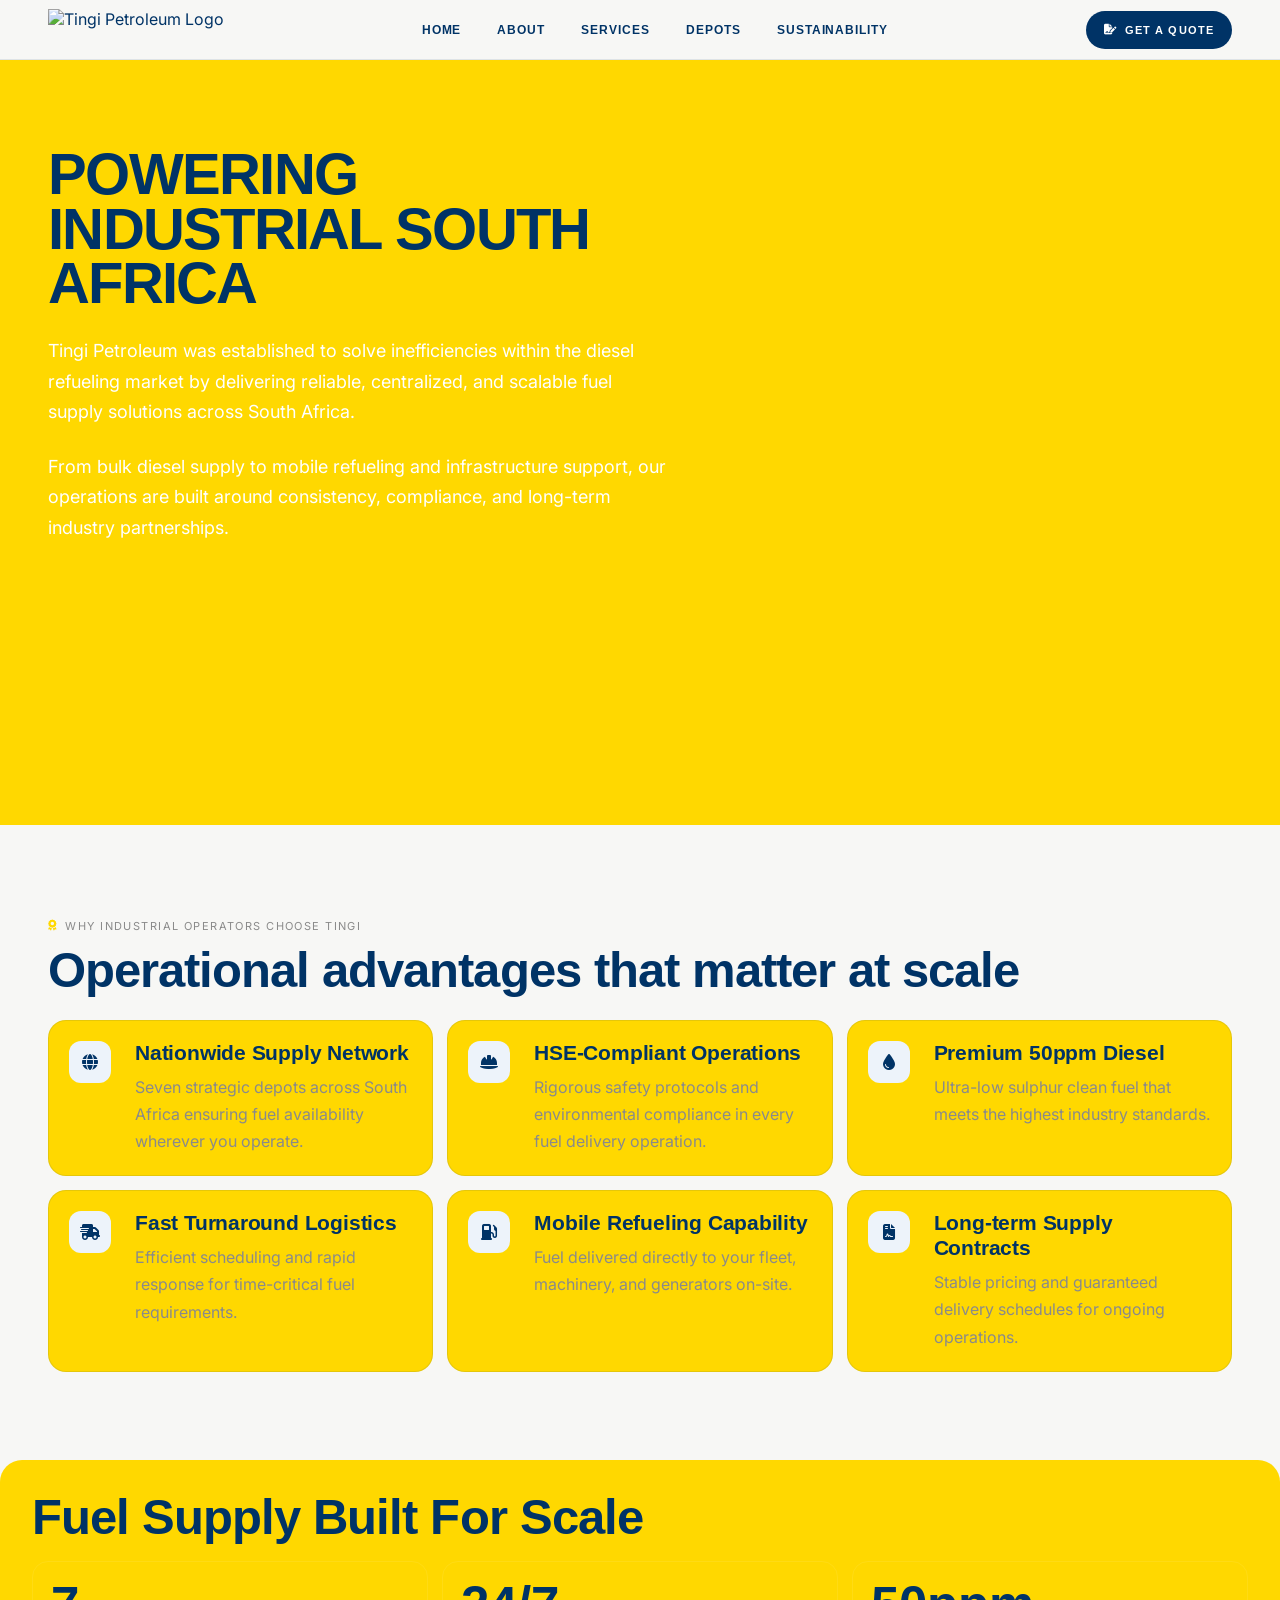
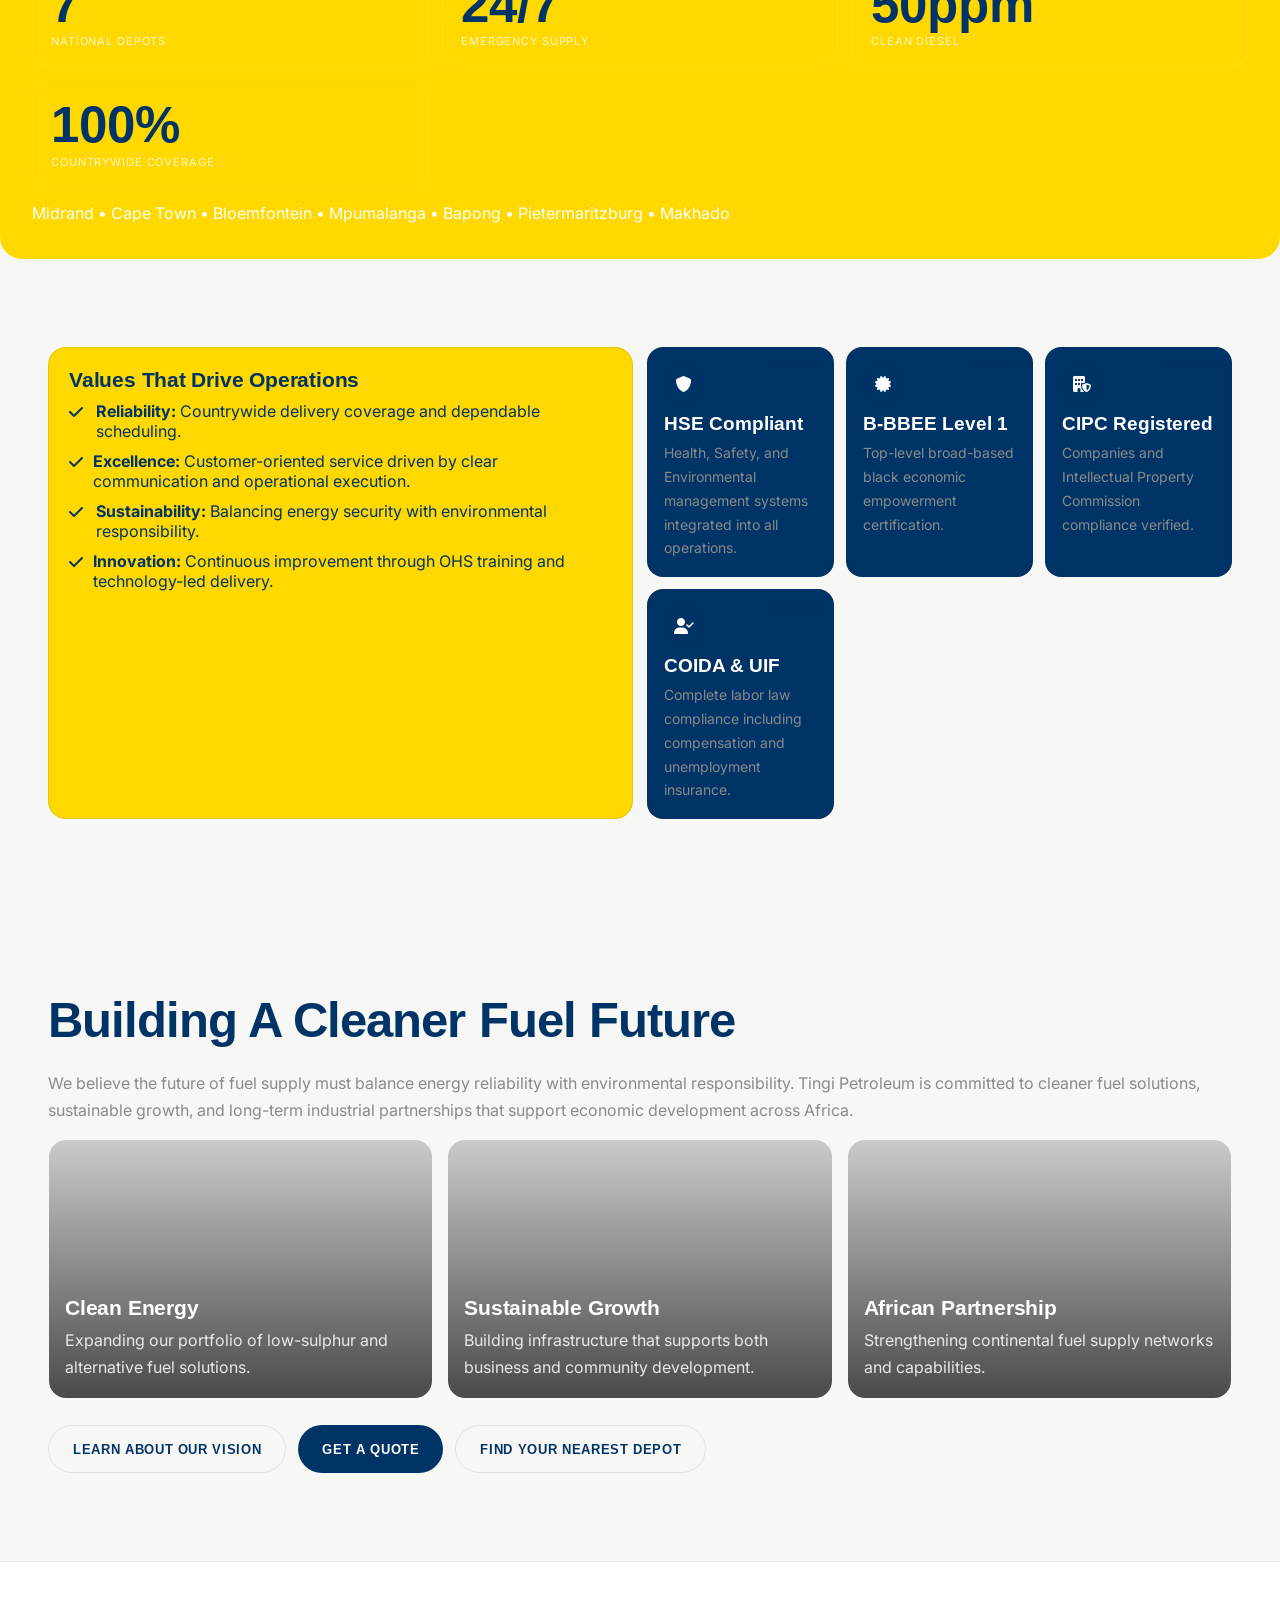
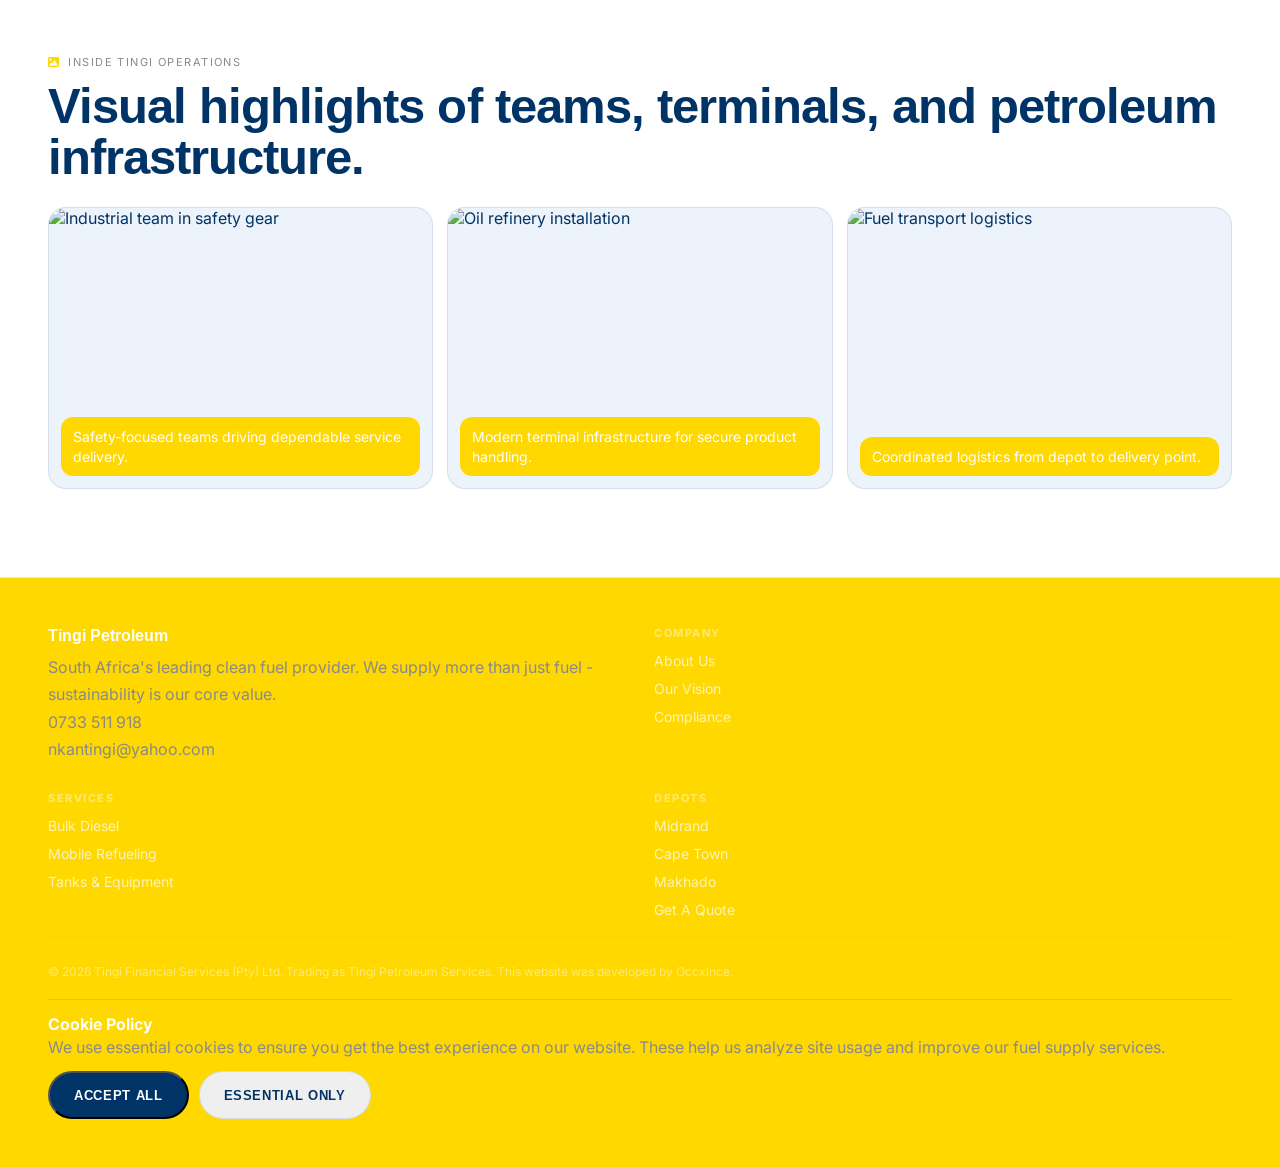
==== commit cd7ab112: "Add files via upload" ====
--- a/about.html
+++ b/about.html
@@ -1,254 +1,88 @@
-<!DOCTYPE html>
-<html lang="en" class="no-js">
-<head>
-  <meta charset="utf-8">
-  <meta name="viewport" content="width=device-width, initial-scale=1">
-  <title>About - Tingi Petroleum</title>
-  <link rel="stylesheet" href="https://cdnjs.cloudflare.com/ajax/libs/font-awesome/6.4.0/css/all.min.css">
-  <link rel="stylesheet" href="css/styles.css">
-  <link rel="stylesheet" href="css/cookie-consent.css">
-  <link rel="apple-touch-icon" sizes="180x180" href="https://res.cloudinary.com/dgwtaivvf/image/upload/v1777538921/TINGI1-Outline_wstxcj.png">
-  <link rel="icon" type="image/png" sizes="32x32" href="https://res.cloudinary.com/dgwtaivvf/image/upload/v1777538921/TINGI1-Outline_wstxcj.png">
-  <link rel="icon" type="image/png" sizes="16x16" href="https://res.cloudinary.com/dgwtaivvf/image/upload/v1777538921/TINGI1-Outline_wstxcj.png">
-</head>
-<body class="subpage about-page">
-  <header class="site-header">
-    <a class="brand" href="index.html" aria-label="Tingi Petroleum home"><img src="https://res.cloudinary.com/dgwtaivvf/image/upload/v1777538919/TINGI-Variation-Yelllow_hwsxp3.png" alt="Tingi Petroleum"></a>
-    <button class="menu-toggle" type="button" aria-label="Toggle navigation" aria-expanded="false"><span></span><span></span><span></span></button>
-    <nav class="site-nav" aria-label="Primary navigation">
-      <a href="index.html">Home</a><a class="is-active" href="about.html">About</a><a href="services.html">Services</a><a href="depots.html">Depots</a><a href="sustainability.html">Sustainability</a>
-    </nav>
-    <a class="btn btn-small" href="contact.html">Get A Quote</a>
-  </header>
-  <main>
-    <!-- CINEMATIC HERO SECTION -->
-    <section class="cinematic-hero">
-      <div class="hero-background">
-        <div class="hero-overlay"></div>
-      </div>
-      <div class="hero-content">
-        <div class="hero-text">
-          <h1 class="hero-title">POWERING<br>INDUSTRIAL<br>SOUTH AFRICA</h1>
-        </div>
-      </div>
-    </section>
-
-    <!-- WHO WE ARE SECTION -->
-    <section class="who-we-are">
-      <div class="section-layout">
-        <div class="visual-side">
-          <div class="industrial-visual depot-visual"></div>
-        </div>
-        <div class="content-side">
-          <h2>Built Around Reliability</h2>
-          <p class="lead-text">Tingi Petroleum was established to solve inefficiencies within the diesel refueling market by delivering reliable, centralized, and scalable fuel supply solutions across South Africa.</p>
-          <p>From bulk diesel supply to mobile refueling and infrastructure support, our operations are built around consistency, compliance, and long-term industry partnerships.</p>
-          <div class="key-stats">
-            <div><strong>6+</strong><span>Years Industry Excellence</span></div>
-            <div><strong>7</strong><span>National Depots</span></div>
-            <div><strong>24/7</strong><span>Emergency Supply</span></div>
-          </div>
-        </div>
-      </div>
-    </section>
-
-    <!-- WHY TINGI SECTION -->
-    <section class="why-tingi">
-      <div class="section-header">
-        <h2>Why Industrial Operators Choose Tingi</h2>
-        <p>Operational advantages that matter at scale</p>
-      </div>
-      <div class="advantage-grid">
-        <div class="advantage-card">
-          <div class="card-icon network-icon"></div>
-          <h3>Nationwide Supply Network</h3>
-          <p>Seven strategic depots across South Africa ensuring fuel availability wherever you operate.</p>
-        </div>
-        <div class="advantage-card">
-          <div class="card-icon hse-icon"></div>
-          <h3>HSE-Compliant Operations</h3>
-          <p>Rigorous safety protocols and environmental compliance in every fuel delivery operation.</p>
-        </div>
-        <div class="advantage-card">
-          <div class="card-icon fuel-icon"></div>
-          <h3>Premium 50ppm Diesel</h3>
-          <p>Ultra-low sulphur clean fuel that meets the highest industry standards.</p>
-        </div>
-        <div class="advantage-card">
-          <div class="card-icon logistics-icon"></div>
-          <h3>Fast Turnaround Logistics</h3>
-          <p>Efficient scheduling and rapid response for time-critical fuel requirements.</p>
-        </div>
-        <div class="advantage-card">
-          <div class="card-icon mobile-icon"></div>
-          <h3>Mobile Refueling Capability</h3>
-          <p>Fuel delivered directly to your fleet, machinery, and generators on-site.</p>
-        </div>
-        <div class="advantage-card">
-          <div class="card-icon contract-icon"></div>
-          <h3>Long-term Supply Contracts</h3>
-          <p>Stable pricing and guaranteed delivery schedules for ongoing operations.</p>
-        </div>
-      </div>
-    </section>
-
-    <!-- SUPPLY CAPABILITY SECTION -->
-    <section class="supply-capability">
-      <div class="capability-header">
-        <h2>Fuel Supply Built For Scale</h2>
-        <p>Infrastructure and capacity that powers national operations</p>
-      </div>
-      <div class="metrics-showcase">
-        <div class="metric-card">
-          <div class="metric-number">7</div>
-          <div class="metric-label">National Depots</div>
-          <div class="metric-desc">Strategic locations across all provinces</div>
-        </div>
-        <div class="metric-card">
-          <div class="metric-number">24/7</div>
-          <div class="metric-label">Emergency Supply</div>
-          <div class="metric-desc">Round-the-clock fuel availability</div>
-        </div>
-        <div class="metric-card">
-          <div class="metric-number">50ppm</div>
-          <div class="metric-label">Clean Diesel</div>
-          <div class="metric-desc">Premium ultra-low sulphur fuel</div>
-        </div>
-        <div class="metric-card">
-          <div class="metric-number">100%</div>
-          <div class="metric-label">Countrywide Coverage</div>
-          <div class="metric-desc">From mines to commercial centers</div>
-        </div>
-      </div>
-      <div class="operations-map">
-        <div class="map-overlay"></div>
-        <div class="depot-markers">
-          <div class="marker" data-depot="midrand">Midrand</div>
-          <div class="marker" data-depot="cape-town">Cape Town</div>
-          <div class="marker" data-depot="bloemfontein">Bloemfontein</div>
-          <div class="marker" data-depot="mpumalanga">Mpumalanga</div>
-          <div class="marker" data-depot="bapong">Bapong</div>
-          <div class="marker" data-depot="pietermaritzburg">Pietermaritzburg</div>
-          <div class="marker" data-depot="makhado">Makhado</div>
-        </div>
-      </div>
-    </section>
-
-    <!-- VALUES SECTION WITH VISUAL DEPTH -->
-    <section class="values-enhanced">
-      <div class="values-header">
-        <h2>Values That Drive Operations</h2>
-        <p>Core principles that guide every fuel delivery</p>
-      </div>
-      <div class="values-grid">
-        <div class="value-card">
-          <div class="value-icon reliability-icon"></div>
-          <h3>Reliability</h3>
-          <p>Countrywide delivery coverage and dependable scheduling for high-demand industrial operations that cannot afford downtime.</p>
-        </div>
-        <div class="value-card">
-          <div class="value-icon excellence-icon"></div>
-          <h3>Excellence</h3>
-          <p>Customer-oriented service driven by clear communication, continuous innovation, and disciplined operational execution.</p>
-        </div>
-        <div class="value-card">
-          <div class="value-icon sustainability-icon"></div>
-          <h3>Sustainability</h3>
-          <p>Balancing energy security and affordability with environmental responsibility for future generations.</p>
-        </div>
-        <div class="value-card">
-          <div class="value-icon innovation-icon"></div>
-          <h3>Innovation</h3>
-          <p>Continuous improvement through OHS training, management development, and technology-led fuel delivery solutions.</p>
-        </div>
-      </div>
-    </section>
-
-    <!-- COMPLIANCE & SAFETY FEATURE SECTION -->
-    <section class="compliance-enhanced">
-      <div class="compliance-header">
-        <h2>Operational Compliance At Every Level</h2>
-        <p>Certifications and standards that ensure trust and safety</p>
-      </div>
-      <div class="compliance-grid">
-        <div class="compliance-card">
-          <div class="cert-icon hse-cert"></div>
-          <h3>HSE Compliant</h3>
-          <p>Health, Safety, and Environmental management systems integrated into all operations</p>
-        </div>
-        <div class="compliance-card">
-          <div class="cert-icon bbbee-cert"></div>
-          <h3>B-BBEE Level 1</h3>
-          <p>Top-level broad-based black economic empowerment certification</p>
-        </div>
-        <div class="compliance-card">
-          <div class="cert-icon cipc-cert"></div>
-          <h3>CIPC Registered</h3>
-          <p>Companies and Intellectual Property Commission compliance verified</p>
-        </div>
-        <div class="compliance-card">
-          <div class="cert-icon labor-cert"></div>
-          <h3>COIDA & UIF</h3>
-          <p>Complete labor law compliance including compensation and unemployment insurance</p>
-        </div>
-      </div>
-    </section>
-
-    <!-- VISION FOR THE FUTURE SECTION -->
-    <section class="future-vision">
-      <div class="vision-content">
-        <h2>Building A Cleaner Fuel Future</h2>
-        <p class="vision-text">We believe the future of fuel supply must balance energy reliability with environmental responsibility. Tingi Petroleum is committed to cleaner fuel solutions, sustainable growth, and long-term industrial partnerships that support economic development across Africa.</p>
-        <div class="vision-pillars">
-          <div class="pillar">
-            <h3>Clean Energy</h3>
-            <p>Expanding our portfolio of low-sulphur and alternative fuel solutions</p>
-          </div>
-          <div class="pillar">
-            <h3>Sustainable Growth</h3>
-            <p>Building infrastructure that supports both business and community development</p>
-          </div>
-          <div class="pillar">
-            <h3>African Partnership</h3>
-            <p>Strengthening continental fuel supply networks and capabilities</p>
-          </div>
-        </div>
-        <a class="btn vision-cta" href="sustainability.html">Learn About Our Vision</a>
-      </div>
-      <div class="vision-visual"></div>
-    </section>
-
-    <!-- CTA SECTION -->
-    <section class="about-cta">
-      <div class="cta-content">
-        <h2>Ready to Power Your Operations?</h2>
-        <p>Join industrial operators who trust Tingi Petroleum for reliable, compliant, and scalable fuel supply solutions.</p>
-        <div class="cta-buttons">
-          <a class="btn btn-primary" href="contact.html">Get A Quote</a>
-          <a class="btn btn-secondary" href="depots.html">Find Your Nearest Depot</a>
-        </div>
-      </div>
-    </section>
-  </main>
-
-  <footer class="site-footer">
-    <div class="footer-top">
-      <div>
-        <img src="https://res.cloudinary.com/dgwtaivvf/image/upload/v1777538921/TINGI1-Outline_wstxcj.png" alt="Tingi Petroleum">
-        <p>South Africa's leading clean fuel provider. We supply more than just fuel - sustainability is our core value.</p>
-        <p><a href="tel:+27733511918">0733 511 918</a><br><a href="mailto:nkantingi@yahoo.com">nkantingi@yahoo.com</a></p>
-      </div>
-      <nav class="footer-nav" aria-label="Footer navigation">
-        <div><h3>Company</h3><a href="about.html">About Us</a><a href="sustainability.html">Our Vision</a><a href="about.html#compliance">Compliance</a></div>
-        <div><h3>Services</h3><a href="services.html#bulk">Bulk Diesel</a><a href="services.html#mobile">Mobile Refueling</a><a href="services.html#equipment">Tanks & Equipment</a></div>
-        <div><h3>Depots</h3><a href="depots.html#midrand">Midrand</a><a href="depots.html#cape-town">Cape Town</a><a href="depots.html#makhado">Makhado</a></div>
-        <div><h3>Connect</h3><a href="tel:+27733511918">0733 511 918</a><a href="mailto:nkantingi@yahoo.com">nkantingi@yahoo.com</a><a href="contact.html">Get A Quote</a></div>
-      </nav>
-    </div>
-    <div class="footer-bottom"><span>© 2025 Tingi Financial Services (Pty) Ltd. Trading as Tingi Petroleum Services.</span></div>
-  </footer>
-
-  <script src="js/main.js"></script>
-  <script src="js/cookie-consent.js"></script>
-</body>
-</html>
+<!DOCTYPE html>
+<html lang="en">
+<head>
+  <meta charset="UTF-8">
+  <meta name="viewport" content="width=device-width, initial-scale=1.0">
+  <title>Tingi Petroleum | About</title>
+  <link rel="preconnect" href="https://fonts.googleapis.com">
+  <link rel="preconnect" href="https://fonts.gstatic.com" crossorigin>
+  <link href="https://fonts.googleapis.com/css2?family=Arimo:wght@400;500;600;700&family=Inter:wght@300;400;500;600;700&display=swap" rel="stylesheet">
+  <link rel="stylesheet" href="https://cdnjs.cloudflare.com/ajax/libs/font-awesome/6.5.2/css/all.min.css">
+  <link rel="stylesheet" href="styles.css">
+  <script src="main.js" defer></script>
+</head>
+<body>
+  <nav id="nav"><a href="index.html" class="nav-logo"><img src="https://res.cloudinary.com/dgwtaivvf/image/upload/v1777538921/TINGI-Variation2_gpwqii.png" alt="Tingi Petroleum Logo" style="height: 42px; width: auto;"></a><ul class="nav-links"><li><a href="index.html">Home</a></li><li><a href="about.html">About</a></li><li><a href="services.html">Services</a></li><li><a href="depots.html">Depots</a></li><li><a href="sustainability.html">Sustainability</a></li></ul><a class="nav-cta" href="quote.html"><i class="fa-solid fa-file-signature"></i> Get A Quote</a></nav>
+
+  <main>
+    <section class="hero">
+      <div class="hero-video"></div>
+      <div class="hero-inner">
+        <div><h1>POWERING INDUSTRIAL SOUTH AFRICA</h1><p class="lead">Tingi Petroleum was established to solve inefficiencies within the diesel refueling market by delivering reliable, centralized, and scalable fuel supply solutions across South Africa.</p><p class="lead">From bulk diesel supply to mobile refueling 
+          and infrastructure support, our operations are built around consistency, compliance, and long-term industry partnerships.</p></div>
+
+      </div>
+    </section>
+
+    <section>
+      <div class="section-title"><div class="eyebrow"><i class="fa-solid fa-award"></i> Why Industrial Operators Choose Tingi</div><h2>Operational advantages that matter at scale</h2></div>
+      <div class="grid g3">
+        <article class="card-feature split"><div class="card-feature-icon"><i class="fa-solid fa-globe"></i></div><div><h3>Nationwide Supply Network</h3><p>Seven strategic depots across South Africa ensuring fuel availability wherever you operate.</p></div></article>
+        <article class="card-feature split"><div class="card-feature-icon"><i class="fa-solid fa-helmet-safety"></i></div><div><h3>HSE-Compliant Operations</h3><p>Rigorous safety protocols and environmental compliance in every fuel delivery operation.</p></div></article>
+        <article class="card-feature split"><div class="card-feature-icon"><i class="fa-solid fa-droplet"></i></div><div><h3>Premium 50ppm Diesel</h3><p>Ultra-low sulphur clean fuel that meets the highest industry standards.</p></div></article>
+        <article class="card-feature split"><div class="card-feature-icon"><i class="fa-solid fa-truck-fast"></i></div><div><h3>Fast Turnaround Logistics</h3><p>Efficient scheduling and rapid response for time-critical fuel requirements.</p></div></article>
+        <article class="card-feature split"><div class="card-feature-icon"><i class="fa-solid fa-gas-pump"></i></div><div><h3>Mobile Refueling Capability</h3><p>Fuel delivered directly to your fleet, machinery, and generators on-site.</p></div></article>
+        <article class="card-feature split"><div class="card-feature-icon"><i class="fa-solid fa-file-contract"></i></div><div><h3>Long-term Supply Contracts</h3><p>Stable pricing and guaranteed delivery schedules for ongoing operations.</p></div></article>
+      </div>
+    </section>
+
+    <section class="panel-dark">
+      <h2>Fuel Supply Built For Scale</h2>
+      <div class="grid g4">
+        <article class="card-stat"><div class="card-stat-value">7</div><div class="card-stat-label">National Depots</div></article>
+        <article class="card-stat"><div class="card-stat-value">24/7</div><div class="card-stat-label">Emergency Supply</div></article>
+        <article class="card-stat"><div class="card-stat-value">50ppm</div><div class="card-stat-label">Clean Diesel</div></article>
+        <article class="card-stat"><div class="card-stat-value">100%</div><div class="card-stat-label">Countrywide Coverage</div></article>
+      </div>
+      <p style="margin-top:12px;">Midrand • Cape Town • Bloemfontein • Mpumalanga • Bapong • Pietermaritzburg • Makhado</p>
+    </section>
+
+    <section>
+      <div class="grid g2">
+        <div class="card-feature"><h3>Values That Drive Operations</h3><ul class="icon-list"><li><i class="fa-solid fa-check"></i><span><strong>Reliability:</strong> Countrywide delivery coverage and dependable scheduling.</span></li><li><i class="fa-solid fa-check"></i><span><strong>Excellence:</strong> Customer-oriented service driven by clear communication and operational execution.</span></li><li><i class="fa-solid fa-check"></i><span><strong>Sustainability:</strong> Balancing energy security with environmental responsibility.</span></li><li><i class="fa-solid fa-check"></i><span><strong>Innovation:</strong> Continuous improvement through OHS training and technology-led delivery.</span></li></ul></div>
+        <div class="compliance-grid"><article class="card-compliance"><div class="stamp"><i class="fa-solid fa-shield"></i></div><h4>HSE Compliant</h4><p>Health, Safety, and Environmental management systems integrated into all operations.</p></article><article class="card-compliance"><div class="stamp"><i class="fa-solid fa-certificate"></i></div><h4>B-BBEE Level 1</h4><p>Top-level broad-based black economic empowerment certification.</p></article><article class="card-compliance"><div class="stamp"><i class="fa-solid fa-building-shield"></i></div><h4>CIPC Registered</h4><p>Companies and Intellectual Property Commission compliance verified.</p></article><article class="card-compliance"><div class="stamp"><i class="fa-solid fa-user-check"></i></div><h4>COIDA & UIF</h4><p>Complete labor law compliance including compensation and unemployment insurance.</p></article></div>
+      </div>
+    </section>
+
+    <section>
+      <div class="section-title"><h2>Building A Cleaner Fuel Future</h2></div>
+      <p>We believe the future of fuel supply must balance energy reliability with environmental responsibility. Tingi Petroleum is committed to cleaner fuel solutions, sustainable growth, and long-term industrial partnerships that support economic development across Africa.</p>
+      <div class="media-grid g3" style="margin-top:14px;">
+        <article class="card-media" style="background-image:url('https://images.unsplash.com/photo-1557683316-973673baf926?auto=format&fit=crop&w=1200&q=80')"><div class="card-media-content"><h3>Clean Energy</h3><p>Expanding our portfolio of low-sulphur and alternative fuel solutions.</p></div></article>
+        <article class="card-media" style="background-image:url('https://images.unsplash.com/photo-1497436072909-60f360e1d4b1?auto=format&fit=crop&w=1200&q=80')"><div class="card-media-content"><h3>Sustainable Growth</h3><p>Building infrastructure that supports both business and community development.</p></div></article>
+        <article class="card-media" style="background-image:url('https://images.unsplash.com/photo-1469474968028-56623f02e42e?auto=format&fit=crop&w=1200&q=80')"><div class="card-media-content"><h3>African Partnership</h3><p>Strengthening continental fuel supply networks and capabilities.</p></div></article>
+      </div>
+      <div class="cta-row"><a class="btn btn-outline" href="sustainability.html">Learn About Our Vision</a><a class="btn btn-primary" href="quote.html">Get A Quote</a><a class="btn btn-outline" href="depots.html">Find Your Nearest Depot</a></div>
+    </section>
+  
+
+    <section class="page-gallery">
+      <div class="section-title">
+        <div class="eyebrow"><i class="fa-solid fa-image"></i> Inside Tingi Operations</div>
+        <h2>Visual highlights of teams, terminals, and petroleum infrastructure.</h2>
+      </div>
+      <div class="gallery-grid">
+        <figure class="gallery-item"><img src="https://images.unsplash.com/photo-1581092580497-e0d23cbdf1dc?auto=format&fit=crop&w=1400&q=80" alt="Industrial team in safety gear" loading="lazy"><figcaption>Safety-focused teams driving dependable service delivery.</figcaption></figure>
+        <figure class="gallery-item"><img src="https://images.unsplash.com/photo-1519003722824-194d4455a60c?auto=format&fit=crop&w=1400&q=80" alt="Oil refinery installation" loading="lazy"><figcaption>Modern terminal infrastructure for secure product handling.</figcaption></figure>
+        <figure class="gallery-item"><img src="https://images.unsplash.com/photo-1489515217757-5fd1be406fef?auto=format&fit=crop&w=1400&q=80" alt="Fuel transport logistics" loading="lazy"><figcaption>Coordinated logistics from depot to delivery point.</figcaption></figure>
+      </div>
+    </section>
+  </main>
+
+  <footer>
+    <div class="footer-grid"><div><div class="footer-brand">Tingi Petroleum</div><p>South Africa's leading clean fuel provider. We supply more than just fuel - sustainability is our core value.</p><p>0733 511 918<br>nkantingi@yahoo.com</p></div><div><h4>Company</h4><ul class="footer-links"><li><a href="about.html">About Us</a></li><li><a href="about.html">Our Vision</a></li><li><a href="about.html">Compliance</a></li></ul></div><div><h4>Services</h4><ul class="footer-links"><li><a href="services.html">Bulk Diesel</a></li><li><a href="services.html">Mobile Refueling</a></li><li><a href="services.html">Tanks & Equipment</a></li></ul></div><div><h4>Depots</h4><ul class="footer-links"><li><a href="depots.html">Midrand</a></li><li><a href="depots.html">Cape Town</a></li><li><a href="depots.html">Makhado</a></li><li><a href="quote.html">Get A Quote</a></li></ul></div></div>
+    <div class="footer-copy">© 2026 Tingi Financial Services (Pty) Ltd. Trading as Tingi Petroleum Services. This website was developed by Occxlnce.</div>
+    <div class="cookie"><h4>Cookie Policy</h4><p>We use essential cookies to ensure you get the best experience on our website. These help us analyze site usage and improve our fuel supply services.</p><div class="cookie-actions"><button class="btn btn-primary" type="button">Accept All</button><button class="btn btn-outline" type="button">Essential Only</button></div></div>
+  </footer>
+</body>
+</html>
--- a/styles.css
+++ b/styles.css
@@ -0,0 +1,620 @@
+:root {
+  --blue: #003366;
+  --yellow: #ffd800;
+  --black: #0a0a0a;
+  --white: #ffffff;
+  --offwhite: #f7f7f5;
+  --offblue: #edf3fa;
+  --muted: #8a8a8a;
+  --rule: rgba(0, 51, 102, 0.1);
+}
+
+* { box-sizing: border-box; margin: 0; padding: 0; }
+html { scroll-behavior: smooth; font-size: 16px; }
+body { font-family: "Inter", sans-serif; background: var(--offwhite); color: var(--blue); padding-top: 60px; }
+
+#nav {
+  position: fixed; top: 0; left: 0; right: 0; height: 60px; z-index: 100;
+  display: flex; align-items: center; justify-content: space-between; padding: 0 48px;
+  background: rgba(247, 247, 245, 0.96); backdrop-filter: blur(12px); border-bottom: 1px solid var(--rule);
+}
+.nav-logo { display: flex; align-items: center; gap: 10px; text-decoration: none; color: var(--blue); }
+.nav-logo-pip { width: 9px; height: 9px; border-radius: 50%; background: var(--yellow); }
+.nav-logo-name { font-family: "Arimo", sans-serif; font-size: 15px; font-weight: 800; letter-spacing: -0.01em; text-transform: uppercase; }
+.nav-links { display: flex; list-style: none; }
+.nav-links a { display: block; line-height: 60px; padding: 0 18px; text-decoration: none; text-transform: uppercase; font-size: 12px; font-weight: 600; letter-spacing: 0.08em; color: var(--blue); font-family: "Arimo", sans-serif; }
+.nav-links a:hover { color: var(--muted); }
+.nav-cta { display: inline-flex; align-items: center; gap: 8px; height: 38px; padding: 0 18px; border-radius: 100px; text-decoration: none; text-transform: uppercase; font-size: 11px; font-weight: 700; letter-spacing: .1em; color: var(--white); background: var(--blue); font-family: "Arimo", sans-serif; }
+.nav-cta:hover { color: var(--blue); background: var(--yellow); }
+
+main section { padding: 88px 48px; }
+.hero { 
+  position: relative;
+  background: radial-gradient(circle at 20% 20%, rgb(255 216 0), rgb(255 216 0) 60%, rgb(255 216 0));
+  overflow: hidden;
+}
+
+.hero-video {
+  position: absolute;
+  top: 0;
+  left: 0;
+  width: 100%;
+  height: 100%;
+  object-fit: cover;
+  z-index: 0;
+  opacity: 0.4;
+  background: url('https://res.cloudinary.com/dgwtaivvf/image/upload/v1777539021/Workers_reviewing_data_at_twilight_xt6qph.png') center/cover no-repeat;
+}
+
+/* Services page specific hero background */
+.services-page .hero-video {
+  background: url('https://res.cloudinary.com/dgwtaivvf/image/upload/v1777538993/Worker_moving_TINGI_PETROLEUM_barrel_iqb1t8.png') center/cover no-repeat;
+}
+
+/* Depots page specific hero background */
+.depots-page .hero-video {
+  background: url('https://res.cloudinary.com/dgwtaivvf/image/upload/v1777538993/Worker_moving_TINGI_PETROLEUM_barrel_iqb1t8.png') center/cover no-repeat;
+}
+
+.hero-inner { 
+  position: relative;
+  z-index: 1;
+  display: grid;
+  grid-template-columns: 1.2fr 1fr;
+  gap: 42px;
+  align-items: start;
+}
+.eyebrow { display: inline-flex; align-items: center; gap: 8px; text-transform: uppercase; letter-spacing: .13em; font-size: 11px; color: var(--muted); margin-bottom: 24px; }
+.eyebrow i { color: var(--yellow); }
+h1 { font-family: "Arimo", sans-serif; font-size: clamp(44px, 6vw, 84px); font-weight: 800; letter-spacing: -0.03em; line-height: .95; margin-bottom: 24px; }
+h2 { font-family: "Arimo", sans-serif; font-size: clamp(28px, 3.8vw, 52px); font-weight: 800; letter-spacing: -0.02em; line-height: 1.05; margin-bottom: 18px; }
+h3 { font-family: "Arimo", sans-serif; font-size: 21px; font-weight: 700; letter-spacing: -0.01em; margin-bottom: 8px; }
+p { color: var(--muted); line-height: 1.7; }
+.lead { font-size: 18px; max-width: 680px; margin-bottom: 24px; color: #ffffff;}
+.cta-row { display: flex; gap: 12px; flex-wrap: wrap; margin-top: 26px; }
+.btn { display: inline-flex; align-items: center; gap: 8px; height: 48px; border-radius: 999px; padding: 0 24px; text-decoration: none; font-size: 13px; font-weight: 700; letter-spacing: .05em; text-transform: uppercase; font-family: "Arimo", sans-serif; }
+.btn-primary { color: var(--white); background: var(--blue); }
+.btn-primary:hover { color: var(--blue); background: var(--yellow); }
+.btn-outline { color: var(--blue); border: 1px solid var(--rule); }
+
+.grid { display: grid; gap: 14px; }
+.g2 { grid-template-columns: repeat(2, minmax(0, 1fr)); }
+.g3 { grid-template-columns: repeat(3, minmax(0, 1fr)); }
+.g4 { grid-template-columns: repeat(4, minmax(0, 1fr)); }
+.g5 { grid-template-columns: repeat(5, minmax(0, 1fr)); }
+
+.card { background: var(--white); border: 1px solid var(--rule); border-radius: 18px; padding: 22px; }
+.muted-chip { display: inline-block; border: 1px solid var(--rule); border-radius: 999px; padding: 5px 10px; font-size: 11px; text-transform: uppercase; letter-spacing: .08em; color: var(--muted); margin-bottom: 10px; }
+
+.panel-dark { background: #ffd800; color: var(--white); border-radius: 22px; padding: 32px; }
+.panel-dark h2, .panel-dark h3, .panel-dark .card-stat-value { color: #003366; }
+.panel-dark p, .panel-dark li { color: #ffffff; }
+
+.section-title { margin-bottom: 24px; }
+.section-title .eyebrow { margin-bottom: 12px; }
+
+/* Card System */
+.card-feature {
+  background: #ffd800;
+  border: 1px solid var(--rule);
+  border-radius: 18px;
+  padding: 20px;
+  transition: transform .25s ease, box-shadow .25s ease, border-color .25s ease;
+}
+.card-feature:hover { transform: translateY(-3px); box-shadow: 0 14px 30px rgba(0, 51, 102, 0.12); border-color: rgba(0, 51, 102, 0.2); }
+.card-feature-icon {
+  width: 42px; height: 42px; border-radius: 12px;
+  display: grid; place-items: center; background: var(--offblue); color: var(--blue); margin-bottom: 10px;
+}
+.card-feature.split { display: grid; grid-template-columns: 54px 1fr; gap: 12px; align-items: start; }
+.card-feature.horizontal { display: flex; align-items: center; justify-content: space-between; gap: 16px; }
+
+.card-stat {
+  border-radius: 16px;
+  padding: 18px;
+  background: #003366);
+  color: var(--white);
+  border: 1px solid rgba(255, 255, 255, .08);
+}
+.card-stat.light {
+  background: #003366;
+  color: #ffd800;
+  border-color: rgba(0, 51, 102, .12);
+}
+.card-stat-value {
+  font-family: "Arimo", sans-serif;
+  font-size: clamp(34px, 4vw, 54px);
+  font-weight: 800;
+  line-height: .95;
+}
+.card-stat-label {
+  margin-top: 6px;
+  text-transform: uppercase;
+  letter-spacing: .08em;
+  font-size: 11px;
+  opacity: .78;
+}
+
+.process-flow { display: grid; gap: 12px; position: relative; }
+.card-process {
+  background: #ffd800;
+  border: 1px solid var(--rule);
+  border-radius: 16px;
+  padding: 14px 16px;
+  display: grid; grid-template-columns: 58px 1fr; gap: 12px;
+  align-items: start;
+}
+.card-process-step {
+  width: 46px; height: 46px; border-radius: 14px;
+  display: grid; place-items: center;
+  background: var(--blue); color: var(--white);
+  font-family: "Arimo", sans-serif; font-weight: 800;
+}
+.card-process h4 { font-family: "Arimo", sans-serif; margin-bottom: 4px; }
+
+.media-grid { display: grid; gap: 14px; }
+.card-media {
+  position: relative; min-height: 260px; border-radius: 18px; overflow: hidden;
+  border: 1px solid rgba(255, 255, 255, .14);
+  background-size: cover; background-position: center;
+}
+.card-media::after {
+  content: "";
+  position: absolute; inset: 0;
+  background: linear-gradient(180deg, rgba(0, 0, 0, .18), rgba(0, 0, 0, .7));
+}
+.card-media-content {
+  position: absolute; inset: auto 16px 16px 16px; z-index: 1; color: var(--white);
+}
+.card-media h3 { color: var(--white); margin-bottom: 6px; }
+.card-media p { color: rgba(255, 255, 255, .86); }
+
+.depot-node-grid { display: grid; grid-template-columns: repeat(3, minmax(0, 1fr)); gap: 12px; }
+.card-depot {
+  background: linear-gradient(145deg, #003366, #0b4b7b);
+  color: var(--white);
+  border-radius: 18px;
+  border: 1px solid rgba(255, 255, 255, .12);
+  padding: 16px;
+  min-height: 220px;
+  transition: transform .22s ease, box-shadow .22s ease;
+}
+.card-depot:hover { transform: translateY(-4px); box-shadow: 0 16px 30px rgba(0, 0, 0, .25); }
+.card-depot-top { display: flex; justify-content: space-between; align-items: center; margin-bottom: 8px; }
+.depot-badge {
+  display: inline-flex; align-items: center; gap: 6px; padding: 4px 10px;
+  border-radius: 999px; font-size: 11px; text-transform: uppercase; letter-spacing: .07em;
+  background: rgba(255, 255, 255, .14);
+}
+.depot-status { font-size: 11px; color: #9ef7ac; letter-spacing: .08em; text-transform: uppercase; }
+.card-depot h4 { font-family: "Arimo", sans-serif; font-size: 20px; margin-bottom: 4px; }
+.card-depot p { color: rgba(255, 255, 255, .84); font-size: 13px; line-height: 1.5; }
+.card-depot details { margin-top: 10px; }
+.card-depot summary { cursor: pointer; font-size: 12px; color: #ffe56a; }
+
+.compliance-grid { display: grid; gap: 12px; grid-template-columns: repeat(3, minmax(0, 1fr)); }
+.card-compliance {
+  border: 1px dashed rgba(0, 51, 102, .35);
+  background: #003366;
+  border-radius: 16px;
+  padding: 16px;
+  position: relative;
+}
+.card-compliance::before {
+  content: "Verified";
+  position: absolute; top: 10px; right: 12px;
+  font-size: 10px; letter-spacing: .1em; text-transform: uppercase; color: rgba(0, 51, 102, .45);
+}
+.card-compliance h4 { font-family: "Arimo", sans-serif; font-size: 19px; margin-bottom: 6px; color: #ffffff; }
+.card-compliance p { font-size: 14px; }
+.card-compliance .stamp {
+  width: 40px; height: 40px; border-radius: 50%;
+  border: 2px solid var(--blue); color: #ffffff;
+  display: grid; place-items: center; margin-bottom: 8px;
+}
+
+.icon-list { list-style: none; display: grid; gap: 10px; }
+.icon-list li { display: flex; gap: 10px; align-items: flex-start; color: #ffffff); }
+.icon-list i { color: var(--blue); width: 18px; margin-top: 3px; }
+
+.cookie { margin-top: 20px; border-top: 1px solid var(--rule); padding-top: 14px; cursor: pointer; transition: opacity 0.3s ease; }
+.cookie:hover { opacity: 0.8; }
+.cookie-actions { display: flex; gap: 10px; margin-top: 10px; }
+
+/* Cookie Modal Styles */
+.cookie-modal-overlay {
+  position: fixed;
+  top: 0; left: 0; right: 0; bottom: 0;
+  background: rgba(0, 51, 102, 0.9);
+  backdrop-filter: blur(8px);
+  z-index: 1000;
+  display: flex;
+  align-items: center;
+  justify-content: center;
+  opacity: 0;
+  transition: opacity 0.3s ease;
+}
+
+.cookie-modal-overlay.active {
+  opacity: 1;
+}
+
+.cookie-modal-overlay.hiding {
+  opacity: 0;
+}
+
+.cookie-modal {
+  background: var(--blue);
+  border: 2px solid var(--yellow);
+  border-radius: 8px;
+  max-width: 500px;
+  width: 90%;
+  max-height: 80vh;
+  overflow-y: auto;
+  transform: scale(0.9);
+  transition: transform 0.3s cubic-bezier(0.25, 0.46, 0.45, 0.94);
+}
+
+.cookie-modal-overlay.active .cookie-modal {
+  transform: scale(1);
+}
+
+.cookie-modal-header {
+  display: flex;
+  justify-content: space-between;
+  align-items: center;
+  padding: 24px 24px 16px;
+  border-bottom: 1px solid rgba(255, 216, 0, 0.2);
+}
+
+.cookie-modal-header h3 {
+  font-family: var(--display);
+  font-size: 24px;
+  font-weight: 700;
+  color: var(--white);
+  margin: 0;
+}
+
+.cookie-modal-close {
+  background: none;
+  border: none;
+  color: var(--yellow);
+  font-size: 24px;
+  cursor: pointer;
+  padding: 0;
+  width: 32px;
+  height: 32px;
+  display: flex;
+  align-items: center;
+  justify-content: center;
+  border-radius: 4px;
+  transition: background 0.2s ease;
+}
+
+.cookie-modal-close:hover {
+  background: rgba(255, 216, 0, 0.1);
+}
+
+.cookie-modal-body {
+  padding: 24px;
+}
+
+.cookie-modal-body p {
+  color: rgba(242, 242, 242, 0.9);
+  line-height: 1.6;
+  margin-bottom: 24px;
+}
+
+.cookie-options {
+  display: flex;
+  flex-direction: column;
+  gap: 16px;
+  margin-bottom: 24px;
+}
+
+.cookie-option {
+  display: flex;
+  align-items: flex-start;
+  gap: 12px;
+  cursor: pointer;
+  padding: 16px;
+  border: 1px solid rgba(255, 216, 0, 0.2);
+  border-radius: 6px;
+  transition: all 0.2s ease;
+}
+
+.cookie-option:hover {
+  border-color: var(--yellow);
+  background: rgba(255, 216, 0, 0.05);
+}
+
+.cookie-option input[type="radio"] {
+  margin: 4px 0 0 0;
+  accent-color: var(--yellow);
+}
+
+.cookie-option span {
+  font-family: var(--display);
+  font-weight: 600;
+  color: var(--white);
+  font-size: 16px;
+}
+
+.cookie-option small {
+  display: block;
+  color: rgba(242, 242, 242, 0.7);
+  font-size: 12px;
+  margin-top: 4px;
+  font-family: var(--mono);
+  letter-spacing: 0.1em;
+}
+
+.cookie-modal-actions {
+  display: flex;
+  gap: 12px;
+  padding: 0 24px 24px;
+}
+
+@media (max-width: 600px) {
+  .cookie-modal {
+    width: 95%;
+    margin: 20px;
+  }
+  
+  .cookie-modal-header,
+  .cookie-modal-body,
+  .cookie-modal-actions {
+    padding: 20px;
+  }
+  
+  .cookie-modal-actions {
+    flex-direction: column;
+  }
+}
+
+footer { background: #ffd800; padding: 48px; color: var(--white); }
+.footer-grid { display: grid; grid-template-columns: 2fr 1fr 1fr 1fr; gap: 28px; border-bottom: 1px solid rgba(255,255,255,.08); padding-bottom: 24px; margin-bottom: 20px; }
+.footer-grid h4 { font-size: 11px; letter-spacing: .14em; text-transform: uppercase; color: rgba(255,255,255,.45); margin-bottom: 10px; }
+.footer-links { list-style: none; display: grid; gap: 8px; }
+.footer-links a { color: rgba(255,255,255,.7); text-decoration: none; font-size: 14px; }
+.footer-links a:hover { color: var(--yellow); }
+.footer-brand { font-family: "Arimo", sans-serif; font-size: 16px; font-weight: 800; margin-bottom: 8px; }
+.footer-copy { color: rgba(255,255,255,.45); font-size: 12px; }
+
+form { display: grid; gap: 10px; }
+.f-row { display: grid; grid-template-columns: repeat(2, minmax(0, 1fr)); gap: 10px; }
+label { font-size: 12px; text-transform: uppercase; letter-spacing: .08em; color: var(--muted); font-family: "Arimo", sans-serif; }
+input, select, textarea {
+  width: 100%; padding: 12px; border: 1px solid var(--rule); border-radius: 10px; font: inherit; color: var(--blue); background: var(--white);
+}
+textarea { min-height: 110px; resize: vertical; }
+
+.map-placeholder {
+  height: 320px; border-radius: 18px; border: 1px solid var(--rule);
+  background: linear-gradient(135deg, #e7eef6, #d7e4f2);
+  display: grid; place-items: center; text-align: center; color: #486782; padding: 20px;
+}
+
+.page-gallery { background: var(--white); border-top: 1px solid var(--rule); border-bottom: 1px solid var(--rule); }
+.gallery-grid { display: grid; grid-template-columns: repeat(3, minmax(0, 1fr)); gap: 14px; }
+.gallery-item {
+  background: var(--offblue);
+  border: 1px solid var(--rule);
+  border-radius: 18px;
+  overflow: hidden;
+  min-height: 280px;
+  position: relative;
+}
+.gallery-item img {
+  width: 100%;
+  height: 100%;
+  min-height: 280px;
+  object-fit: cover;
+  display: block;
+}
+.gallery-item figcaption {
+  position: absolute;
+  left: 12px;
+  right: 12px;
+  bottom: 12px;
+  background: #ffd800;
+  color: var(--white);
+  padding: 10px 12px;
+  border-radius: 12px;
+  font-family: "Inter", sans-serif;
+  font-size: 14px;
+  line-height: 1.4;
+}
+
+/* iPhone 8 (375px) */
+@media (max-width: 375px) {
+  #nav { padding: 0 12px; }
+  .nav-logo img { height: 36px; }
+  .nav-cta { font-size: 10px; padding: 0 12px; height: 34px; }
+  .nav-links { display: none; }
+  
+  main section { padding: 48px 16px; }
+  .hero { min-height: 60vh; }
+  .hero-inner { grid-template-columns: 1fr; gap: 24px; }
+  h1 { font-size: clamp(32px, 8vw, 48px); }
+  h2 { font-size: clamp(24px, 6vw, 36px); }
+  h3 { font-size: 18px; }
+  .lead { font-size: 16px; }
+  
+  .g5, .g4, .g3, .g2, .footer-grid, .f-row { grid-template-columns: 1fr; }
+  .depot-node-grid, .compliance-grid { grid-template-columns: 1fr; }
+  .gallery-grid { grid-template-columns: 1fr; }
+  
+  .card-feature { padding: 16px; }
+  .card-feature.split { grid-template-columns: 1fr; gap: 12px; }
+  .card-feature-icon { width: 36px; height: 36px; }
+  
+  .card-stat { padding: 16px; }
+  .card-stat-value { font-size: clamp(28px, 6vw, 36px); }
+  
+  .card-process { grid-template-columns: 40px 1fr; gap: 12px; padding: 12px; }
+  .card-process-step { width: 32px; height: 32px; font-size: 14px; }
+  
+  .btn { height: 44px; padding: 0 20px; font-size: 12px; }
+  .cta-row { flex-direction: column; }
+  
+  .cookie-modal { width: 95%; margin: 16px; }
+  .cookie-modal-header, .cookie-modal-body, .cookie-modal-actions { padding: 16px; }
+}
+
+/* iPhone 11 (414px) */
+@media (min-width: 376px) and (max-width: 414px) {
+  #nav { padding: 0 16px; }
+  .nav-links { display: none; }
+  
+  main section { padding: 56px 20px; }
+  .hero { min-height: 65vh; }
+  .hero-inner { grid-template-columns: 1fr; gap: 28px; }
+  h1 { font-size: clamp(36px, 7vw, 52px); }
+  h2 { font-size: clamp(26px, 5.5vw, 40px); }
+  
+  .g5, .g4, .g3, .g2, .footer-grid { grid-template-columns: 1fr; }
+  .depot-node-grid, .compliance-grid { grid-template-columns: 1fr; }
+  .gallery-grid { grid-template-columns: 1fr; }
+  
+  .card-feature.split { grid-template-columns: 1fr; }
+  .card-process { grid-template-columns: 44px 1fr; }
+  .card-process-step { width: 36px; height: 36px; }
+  
+  .cta-row { flex-wrap: wrap; }
+}
+
+/* iPhone 16 (430px) */
+@media (min-width: 415px) and (max-width: 430px) {
+  #nav { padding: 0 20px; }
+  .nav-links { display: none; }
+  
+  main section { padding: 64px 24px; }
+  .hero { min-height: 70vh; }
+  .hero-inner { grid-template-columns: 1fr; gap: 32px; }
+  h1 { font-size: clamp(40px, 6.5vw, 56px); }
+  h2 { font-size: clamp(28px, 5vw, 42px); }
+  
+  .g5, .g4, .g3, .g2, .footer-grid { grid-template-columns: 1fr; }
+  .depot-node-grid, .compliance-grid { grid-template-columns: 1fr; }
+  .gallery-grid { grid-template-columns: 1fr; }
+  
+  .card-feature.split { grid-template-columns: 1fr; }
+  .card-process { grid-template-columns: 48px 1fr; }
+}
+
+/* Tablet (768px) */
+@media (min-width: 431px) and (max-width: 768px) {
+  #nav { padding: 0 24px; }
+  .nav-links li a { padding: 0 12px; font-size: 11px; }
+  .nav-cta { font-size: 10px; }
+  
+  main section { padding: 72px 32px; }
+  .hero { min-height: 75vh; }
+  .hero-inner { grid-template-columns: 1fr; gap: 36px; }
+  h1 { font-size: clamp(44px, 5.5vw, 64px); }
+  h2 { font-size: clamp(30px, 4.5vw, 48px); }
+  
+  .g5, .g4, .g3 { grid-template-columns: repeat(2, minmax(0, 1fr)); }
+  .g2, .footer-grid, .f-row { grid-template-columns: 1fr; }
+  .depot-node-grid, .compliance-grid { grid-template-columns: repeat(2, minmax(0, 1fr)); }
+  .gallery-grid { grid-template-columns: repeat(2, minmax(0, 1fr)); }
+  
+  .card-feature.split { grid-template-columns: 1fr; }
+  .card-process { grid-template-columns: 52px 1fr; }
+  .card-process-step { width: 40px; height: 40px; }
+  
+  .cta-row { flex-wrap: wrap; }
+}
+
+/* Small Laptop (1024px) */
+@media (min-width: 769px) and (max-width: 1024px) {
+  #nav { padding: 0 32px; }
+  .nav-links li a { padding: 0 16px; }
+  
+  main section { padding: 80px 40px; }
+  .hero { min-height: 80vh; }
+  .hero-inner { grid-template-columns: 1.2fr 1fr; gap: 40px; }
+  h1 { font-size: clamp(48px, 5vw, 72px); }
+  h2 { font-size: clamp(32px, 4vw, 52px); }
+  
+  .g5 { grid-template-columns: repeat(3, minmax(0, 1fr)); }
+  .g4 { grid-template-columns: repeat(2, minmax(0, 1fr)); }
+  .g3 { grid-template-columns: repeat(3, minmax(0, 1fr)); }
+  .g2, .footer-grid, .f-row { grid-template-columns: repeat(2, minmax(0, 1fr)); }
+  .depot-node-grid, .compliance-grid { grid-template-columns: repeat(2, minmax(0, 1fr)); }
+  .gallery-grid { grid-template-columns: repeat(2, minmax(0, 1fr)); }
+  
+  .card-feature.split { grid-template-columns: 54px 1fr; }
+  .card-process { grid-template-columns: 58px 1fr; }
+  .card-process-step { width: 46px; height: 46px; }
+}
+
+/* Large Laptop (1366px) */
+@media (min-width: 1025px) and (max-width: 1366px) {
+  #nav { padding: 0 48px; }
+  
+  main section { padding: 88px 48px; }
+  .hero { min-height: 85vh; }
+  .hero-inner { grid-template-columns: 1.2fr 1fr; gap: 42px; }
+  h1 { font-size: clamp(52px, 4.5vw, 80px); }
+  h2 { font-size: clamp(34px, 3.8vw, 56px); }
+  
+  .g5 { grid-template-columns: repeat(4, minmax(0, 1fr)); }
+  .g4 { grid-template-columns: repeat(3, minmax(0, 1fr)); }
+  .g3 { grid-template-columns: repeat(3, minmax(0, 1fr)); }
+  .g2, .footer-grid, .f-row { grid-template-columns: repeat(2, minmax(0, 1fr)); }
+  .depot-node-grid, .compliance-grid { grid-template-columns: repeat(3, minmax(0, 1fr)); }
+  .gallery-grid { grid-template-columns: repeat(3, minmax(0, 1fr)); }
+}
+
+/* Desktop (1440px and above) */
+@media (min-width: 1367px) and (max-width: 1440px) {
+  #nav { padding: 0 64px; }
+  
+  main section { padding: 88px 64px; }
+  .hero { min-height: 90vh; }
+  .hero-inner { grid-template-columns: 1.2fr 1fr; gap: 48px; }
+  h1 { font-size: clamp(56px, 4vw, 84px); }
+  h2 { font-size: clamp(36px, 3.5vw, 60px); }
+  
+  .g5 { grid-template-columns: repeat(5, minmax(0, 1fr)); }
+  .g4 { grid-template-columns: repeat(4, minmax(0, 1fr)); }
+  .g3 { grid-template-columns: repeat(3, minmax(0, 1fr)); }
+  .g2, .footer-grid, .f-row { grid-template-columns: repeat(2, minmax(0, 1fr)); }
+  .depot-node-grid, .compliance-grid { grid-template-columns: repeat(3, minmax(0, 1fr)); }
+  .gallery-grid { grid-template-columns: repeat(3, minmax(0, 1fr)); }
+}
+
+/* Large Desktop (1920px and above) */
+@media (min-width: 1441px) {
+  #nav { padding: 0 80px; }
+  
+  main section { padding: 88px 80px; max-width: 1920px; margin: 0 auto; }
+  .hero { min-height: 95vh; }
+  .hero-inner { grid-template-columns: 1.2fr 1fr; gap: 56px; }
+  h1 { font-size: clamp(60px, 3.8vw, 96px); }
+  h2 { font-size: clamp(38px, 3.2vw, 64px); }
+  
+  .g5 { grid-template-columns: repeat(5, minmax(0, 1fr)); }
+  .g4 { grid-template-columns: repeat(4, minmax(0, 1fr)); }
+  .g3 { grid-template-columns: repeat(3, minmax(0, 1fr)); }
+  .g2, .footer-grid, .f-row { grid-template-columns: repeat(2, minmax(0, 1fr)); }
+  .depot-node-grid, .compliance-grid { grid-template-columns: repeat(4, minmax(0, 1fr)); }
+  .gallery-grid { grid-template-columns: repeat(3, minmax(0, 1fr)); }
+}
+
+/* Landscape orientation for mobile devices */
+@media (max-height: 500px) and (max-width: 900px) {
+  .hero { min-height: 100vh; }
+  .hero-inner { align-items: center; }
+  main section { padding: 40px 20px; }
+  h1 { font-size: clamp(28px, 6vw, 40px); }
+  h2 { font-size: clamp(22px, 5vw, 32px); }
+}
+
+/* High DPI displays */
+@media (-webkit-min-device-pixel-ratio: 2), (min-resolution: 192dpi) {
+  .nav-logo img { image-rendering: -webkit-optimize-contrast; }
+  .gallery-item img { image-rendering: -webkit-optimize-contrast; }
+}
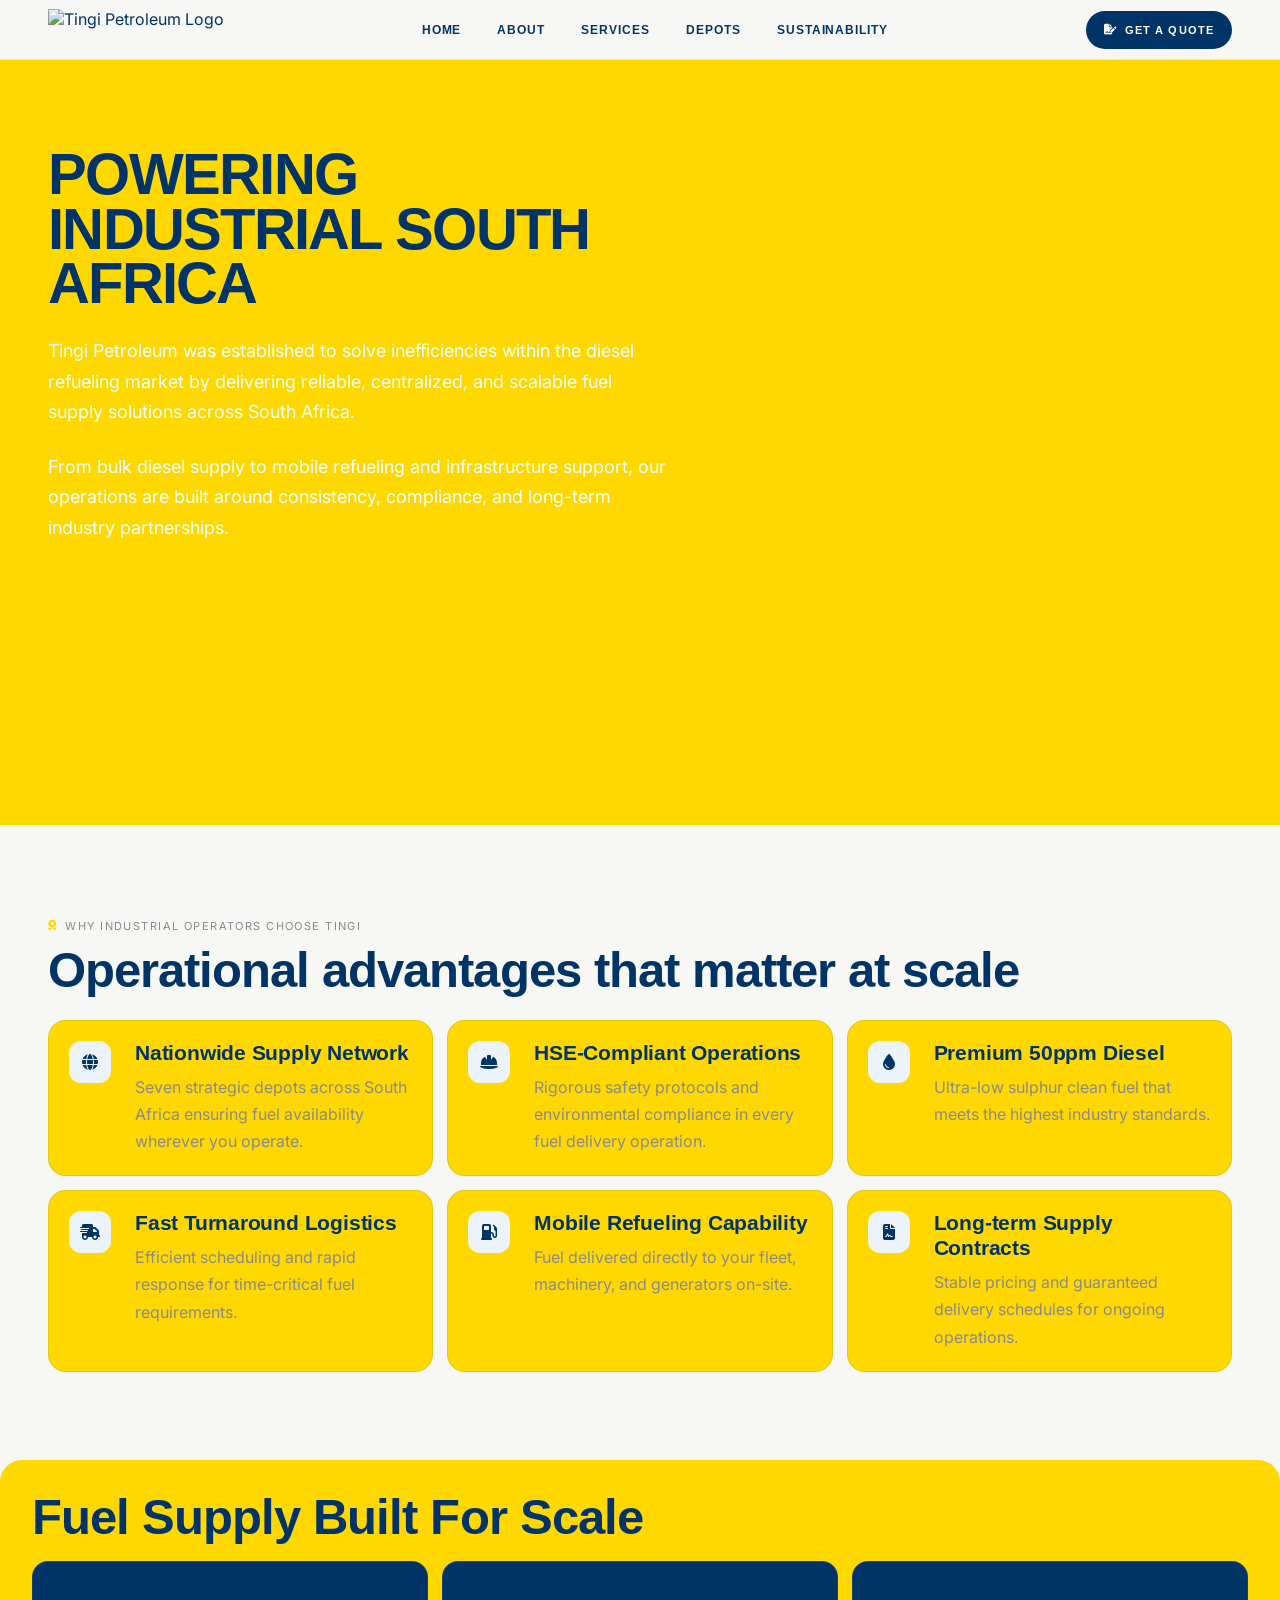
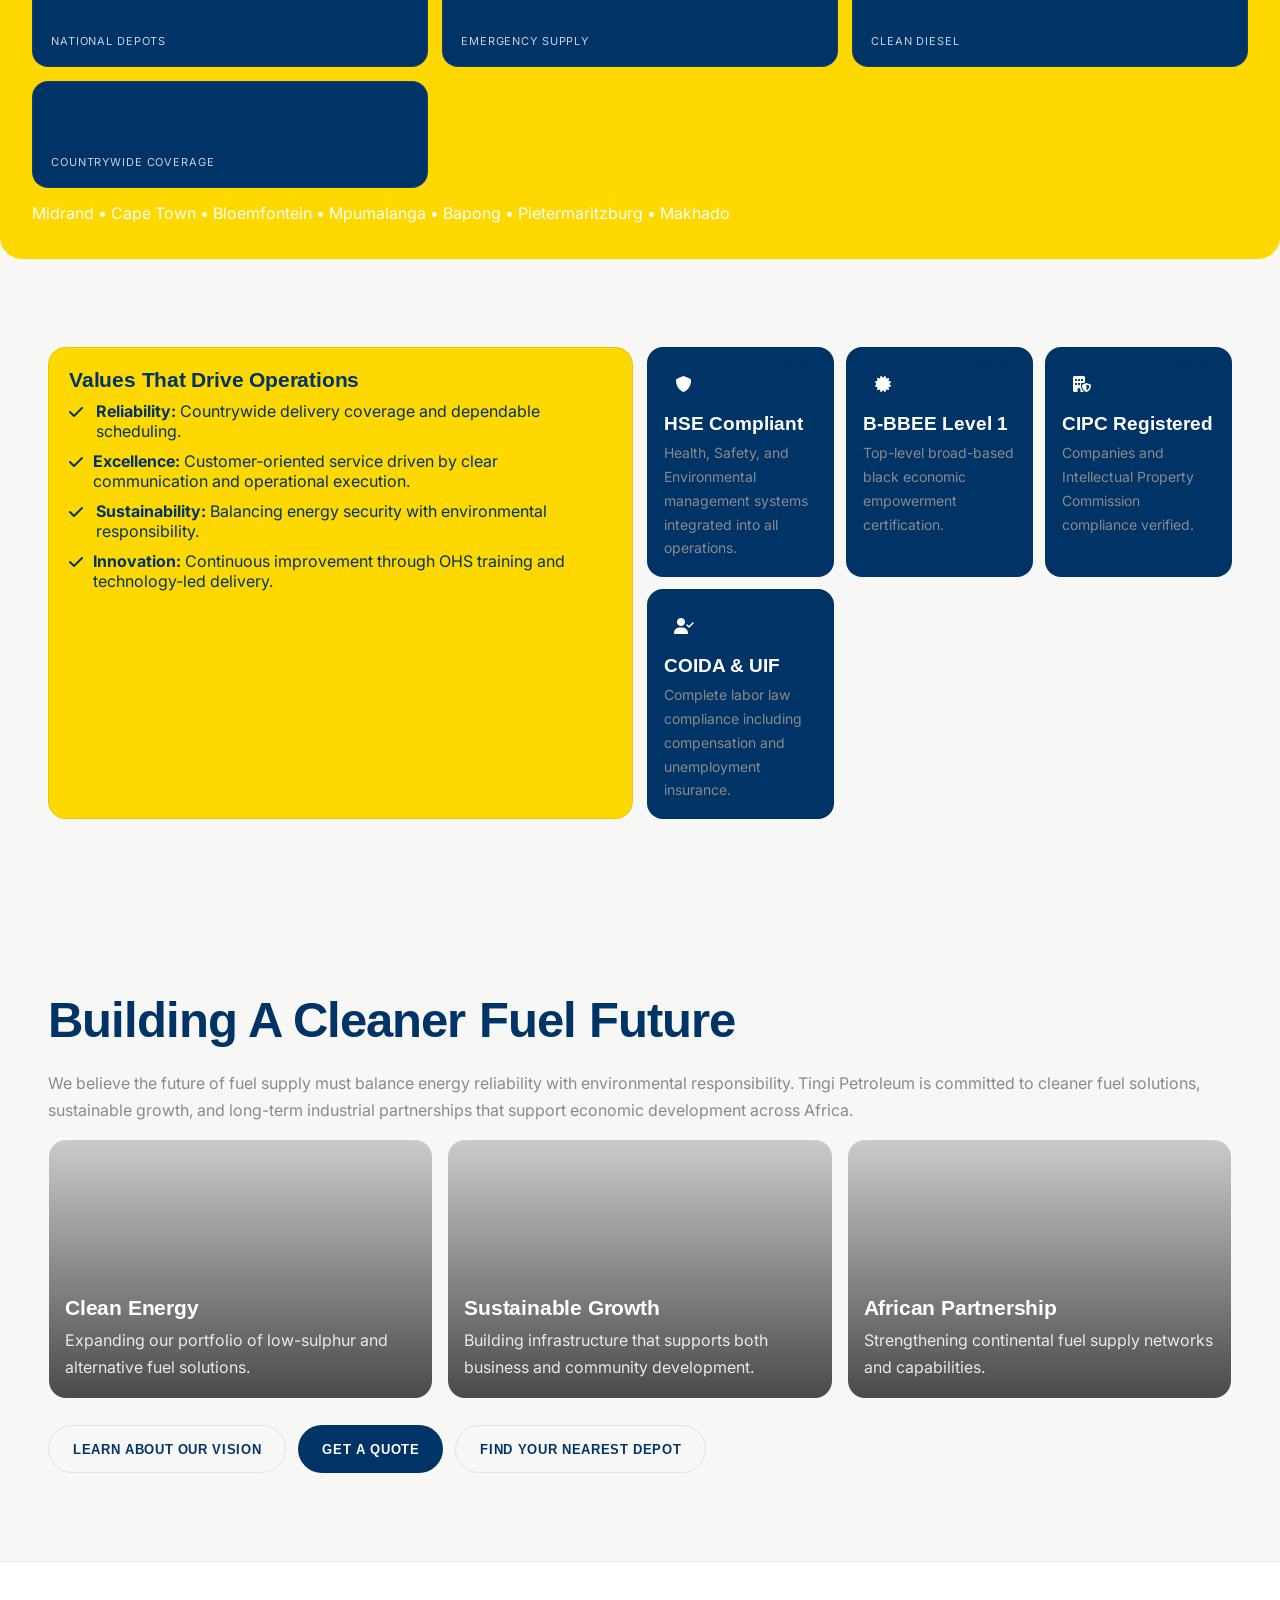
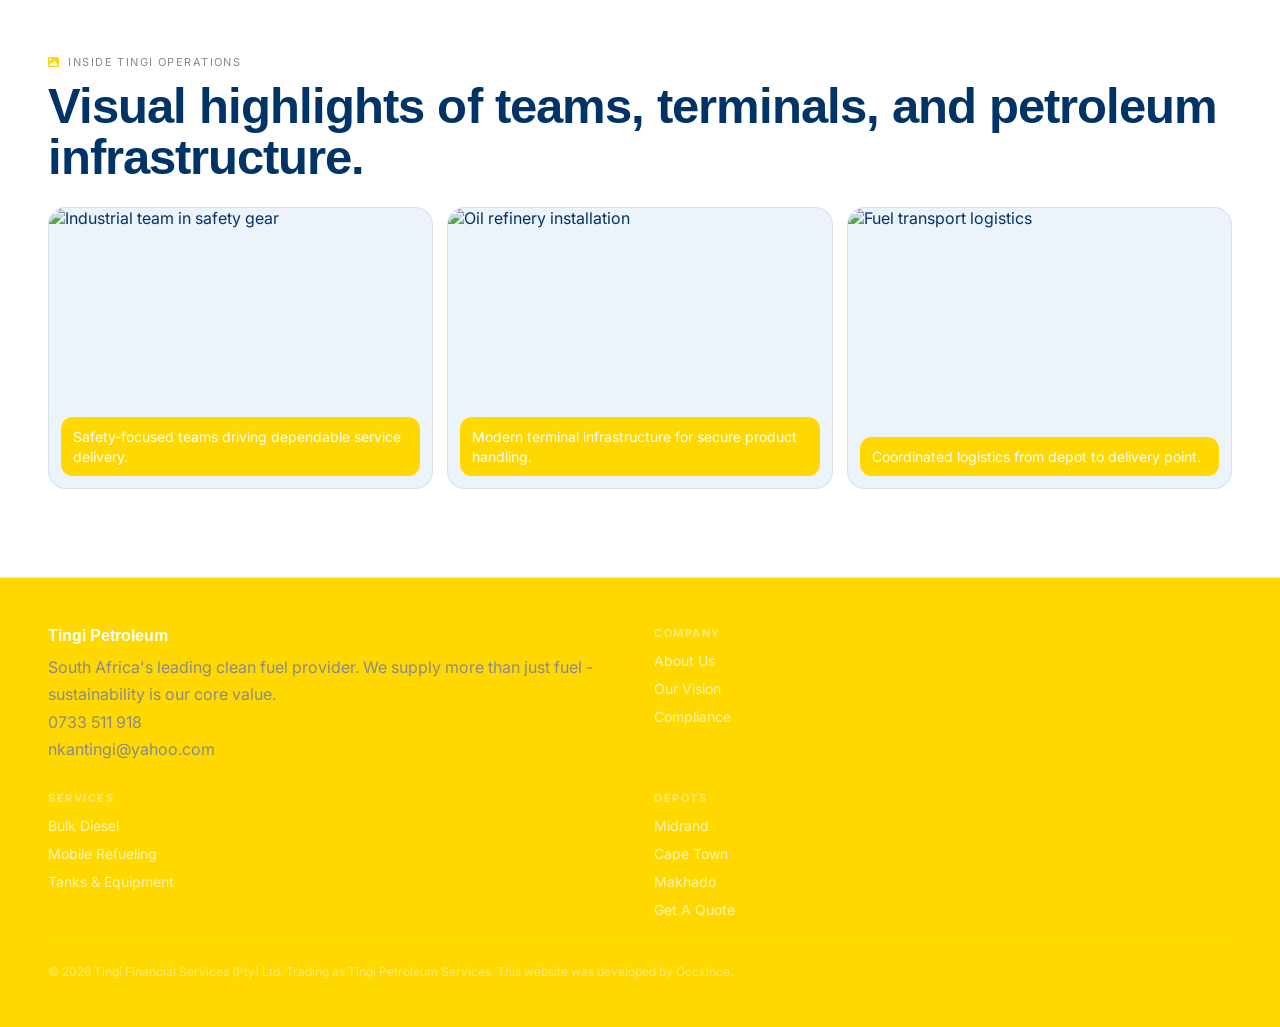
==== commit 5aa7408a: "Add files via upload" ====
--- a/about.html
+++ b/about.html
@@ -82,7 +82,6 @@
   <footer>
     <div class="footer-grid"><div><div class="footer-brand">Tingi Petroleum</div><p>South Africa's leading clean fuel provider. We supply more than just fuel - sustainability is our core value.</p><p>0733 511 918<br>nkantingi@yahoo.com</p></div><div><h4>Company</h4><ul class="footer-links"><li><a href="about.html">About Us</a></li><li><a href="about.html">Our Vision</a></li><li><a href="about.html">Compliance</a></li></ul></div><div><h4>Services</h4><ul class="footer-links"><li><a href="services.html">Bulk Diesel</a></li><li><a href="services.html">Mobile Refueling</a></li><li><a href="services.html">Tanks & Equipment</a></li></ul></div><div><h4>Depots</h4><ul class="footer-links"><li><a href="depots.html">Midrand</a></li><li><a href="depots.html">Cape Town</a></li><li><a href="depots.html">Makhado</a></li><li><a href="quote.html">Get A Quote</a></li></ul></div></div>
     <div class="footer-copy">© 2026 Tingi Financial Services (Pty) Ltd. Trading as Tingi Petroleum Services. This website was developed by Occxlnce.</div>
-    <div class="cookie"><h4>Cookie Policy</h4><p>We use essential cookies to ensure you get the best experience on our website. These help us analyze site usage and improve our fuel supply services.</p><div class="cookie-actions"><button class="btn btn-primary" type="button">Accept All</button><button class="btn btn-outline" type="button">Essential Only</button></div></div>
   </footer>
 </body>
 </html>
--- a/styles.css
+++ b/styles.css
@@ -10,8 +10,20 @@
 }
 
 * { box-sizing: border-box; margin: 0; padding: 0; }
-html { scroll-behavior: smooth; font-size: 16px; }
-body { font-family: "Inter", sans-serif; background: var(--offwhite); color: var(--blue); padding-top: 60px; }
+html, body {
+  overflow-x: hidden;
+}
+html { 
+  scroll-behavior: smooth; 
+  font-size: 16px; 
+}
+body { 
+  font-family: "Inter", sans-serif; 
+  background: var(--offwhite); 
+  color: var(--blue); 
+  padding-top: 60px; 
+  min-height: 100vh; 
+}
 
 #nav {
   position: fixed; top: 0; left: 0; right: 0; height: 60px; z-index: 100;
@@ -43,17 +55,30 @@
   object-fit: cover;
   z-index: 0;
   opacity: 0.4;
-  background: url('https://res.cloudinary.com/dgwtaivvf/image/upload/v1777539021/Workers_reviewing_data_at_twilight_xt6qph.png') center/cover no-repeat;
+  background-image: url('https://res.cloudinary.com/dgwtaivvf/image/upload/v1777539021/Workers_reviewing_data_at_twilight_xt6qph.png');
+  background-position: center;
+  background-size: cover;
+  background-repeat: no-repeat;
 }
 
 /* Services page specific hero background */
 .services-page .hero-video {
-  background: url('https://res.cloudinary.com/dgwtaivvf/image/upload/v1777538993/Worker_moving_TINGI_PETROLEUM_barrel_iqb1t8.png') center/cover no-repeat;
+  background-image: url('https://res.cloudinary.com/dgwtaivvf/image/upload/v1777538993/Worker_moving_TINGI_PETROLEUM_barrel_iqb1t8.png');
 }
 
 /* Depots page specific hero background */
 .depots-page .hero-video {
-  background: url('https://res.cloudinary.com/dgwtaivvf/image/upload/v1777538993/Worker_moving_TINGI_PETROLEUM_barrel_iqb1t8.png') center/cover no-repeat;
+  background-image: url('depots-hero.png');
+}
+
+/* Sustainability page specific hero background */
+.sustainability-page .hero-video {
+  background-image: url('sustainability-hero.png');
+}
+
+/* Quote page specific hero background */
+.quote-page .hero-video {
+  background-image: url('quote-hero.png');
 }
 
 .hero-inner { 
@@ -112,7 +137,7 @@
 .card-stat {
   border-radius: 16px;
   padding: 18px;
-  background: #003366);
+  background: #003366;
   color: var(--white);
   border: 1px solid rgba(255, 255, 255, .08);
 }
@@ -214,162 +239,12 @@
 }
 
 .icon-list { list-style: none; display: grid; gap: 10px; }
-.icon-list li { display: flex; gap: 10px; align-items: flex-start; color: #ffffff); }
+.icon-list li { display: flex; gap: 10px; align-items: flex-start; color: #003366; }
 .icon-list i { color: var(--blue); width: 18px; margin-top: 3px; }
 
-.cookie { margin-top: 20px; border-top: 1px solid var(--rule); padding-top: 14px; cursor: pointer; transition: opacity 0.3s ease; }
-.cookie:hover { opacity: 0.8; }
-.cookie-actions { display: flex; gap: 10px; margin-top: 10px; }
-
-/* Cookie Modal Styles */
-.cookie-modal-overlay {
-  position: fixed;
-  top: 0; left: 0; right: 0; bottom: 0;
-  background: rgba(0, 51, 102, 0.9);
-  backdrop-filter: blur(8px);
-  z-index: 1000;
-  display: flex;
-  align-items: center;
-  justify-content: center;
-  opacity: 0;
-  transition: opacity 0.3s ease;
-}
-
-.cookie-modal-overlay.active {
-  opacity: 1;
-}
-
-.cookie-modal-overlay.hiding {
-  opacity: 0;
-}
-
-.cookie-modal {
-  background: var(--blue);
-  border: 2px solid var(--yellow);
-  border-radius: 8px;
-  max-width: 500px;
-  width: 90%;
-  max-height: 80vh;
-  overflow-y: auto;
-  transform: scale(0.9);
-  transition: transform 0.3s cubic-bezier(0.25, 0.46, 0.45, 0.94);
-}
-
-.cookie-modal-overlay.active .cookie-modal {
-  transform: scale(1);
-}
-
-.cookie-modal-header {
-  display: flex;
-  justify-content: space-between;
-  align-items: center;
-  padding: 24px 24px 16px;
-  border-bottom: 1px solid rgba(255, 216, 0, 0.2);
-}
-
-.cookie-modal-header h3 {
-  font-family: var(--display);
-  font-size: 24px;
-  font-weight: 700;
-  color: var(--white);
-  margin: 0;
-}
-
-.cookie-modal-close {
-  background: none;
-  border: none;
-  color: var(--yellow);
-  font-size: 24px;
-  cursor: pointer;
-  padding: 0;
-  width: 32px;
-  height: 32px;
-  display: flex;
-  align-items: center;
-  justify-content: center;
-  border-radius: 4px;
-  transition: background 0.2s ease;
-}
-
-.cookie-modal-close:hover {
-  background: rgba(255, 216, 0, 0.1);
-}
-
-.cookie-modal-body {
-  padding: 24px;
-}
-
-.cookie-modal-body p {
-  color: rgba(242, 242, 242, 0.9);
-  line-height: 1.6;
-  margin-bottom: 24px;
-}
-
-.cookie-options {
-  display: flex;
-  flex-direction: column;
-  gap: 16px;
-  margin-bottom: 24px;
-}
-
-.cookie-option {
-  display: flex;
-  align-items: flex-start;
-  gap: 12px;
-  cursor: pointer;
-  padding: 16px;
-  border: 1px solid rgba(255, 216, 0, 0.2);
-  border-radius: 6px;
-  transition: all 0.2s ease;
-}
-
-.cookie-option:hover {
-  border-color: var(--yellow);
-  background: rgba(255, 216, 0, 0.05);
-}
-
-.cookie-option input[type="radio"] {
-  margin: 4px 0 0 0;
-  accent-color: var(--yellow);
-}
-
-.cookie-option span {
-  font-family: var(--display);
-  font-weight: 600;
-  color: var(--white);
-  font-size: 16px;
-}
-
-.cookie-option small {
-  display: block;
-  color: rgba(242, 242, 242, 0.7);
-  font-size: 12px;
-  margin-top: 4px;
-  font-family: var(--mono);
-  letter-spacing: 0.1em;
-}
-
-.cookie-modal-actions {
-  display: flex;
-  gap: 12px;
-  padding: 0 24px 24px;
-}
-
 @media (max-width: 600px) {
-  .cookie-modal {
-    width: 95%;
-    margin: 20px;
-  }
-  
-  .cookie-modal-header,
-  .cookie-modal-body,
-  .cookie-modal-actions {
-    padding: 20px;
-  }
-  
-  .cookie-modal-actions {
-    flex-direction: column;
-  }
+  .btn { height: 44px; padding: 0 20px; font-size: 12px; }
+  .cta-row { flex-direction: column; }
 }
 
 footer { background: #ffd800; padding: 48px; color: var(--white); }
@@ -457,9 +332,6 @@
   
   .btn { height: 44px; padding: 0 20px; font-size: 12px; }
   .cta-row { flex-direction: column; }
-  
-  .cookie-modal { width: 95%; margin: 16px; }
-  .cookie-modal-header, .cookie-modal-body, .cookie-modal-actions { padding: 16px; }
 }
 
 /* iPhone 11 (414px) */
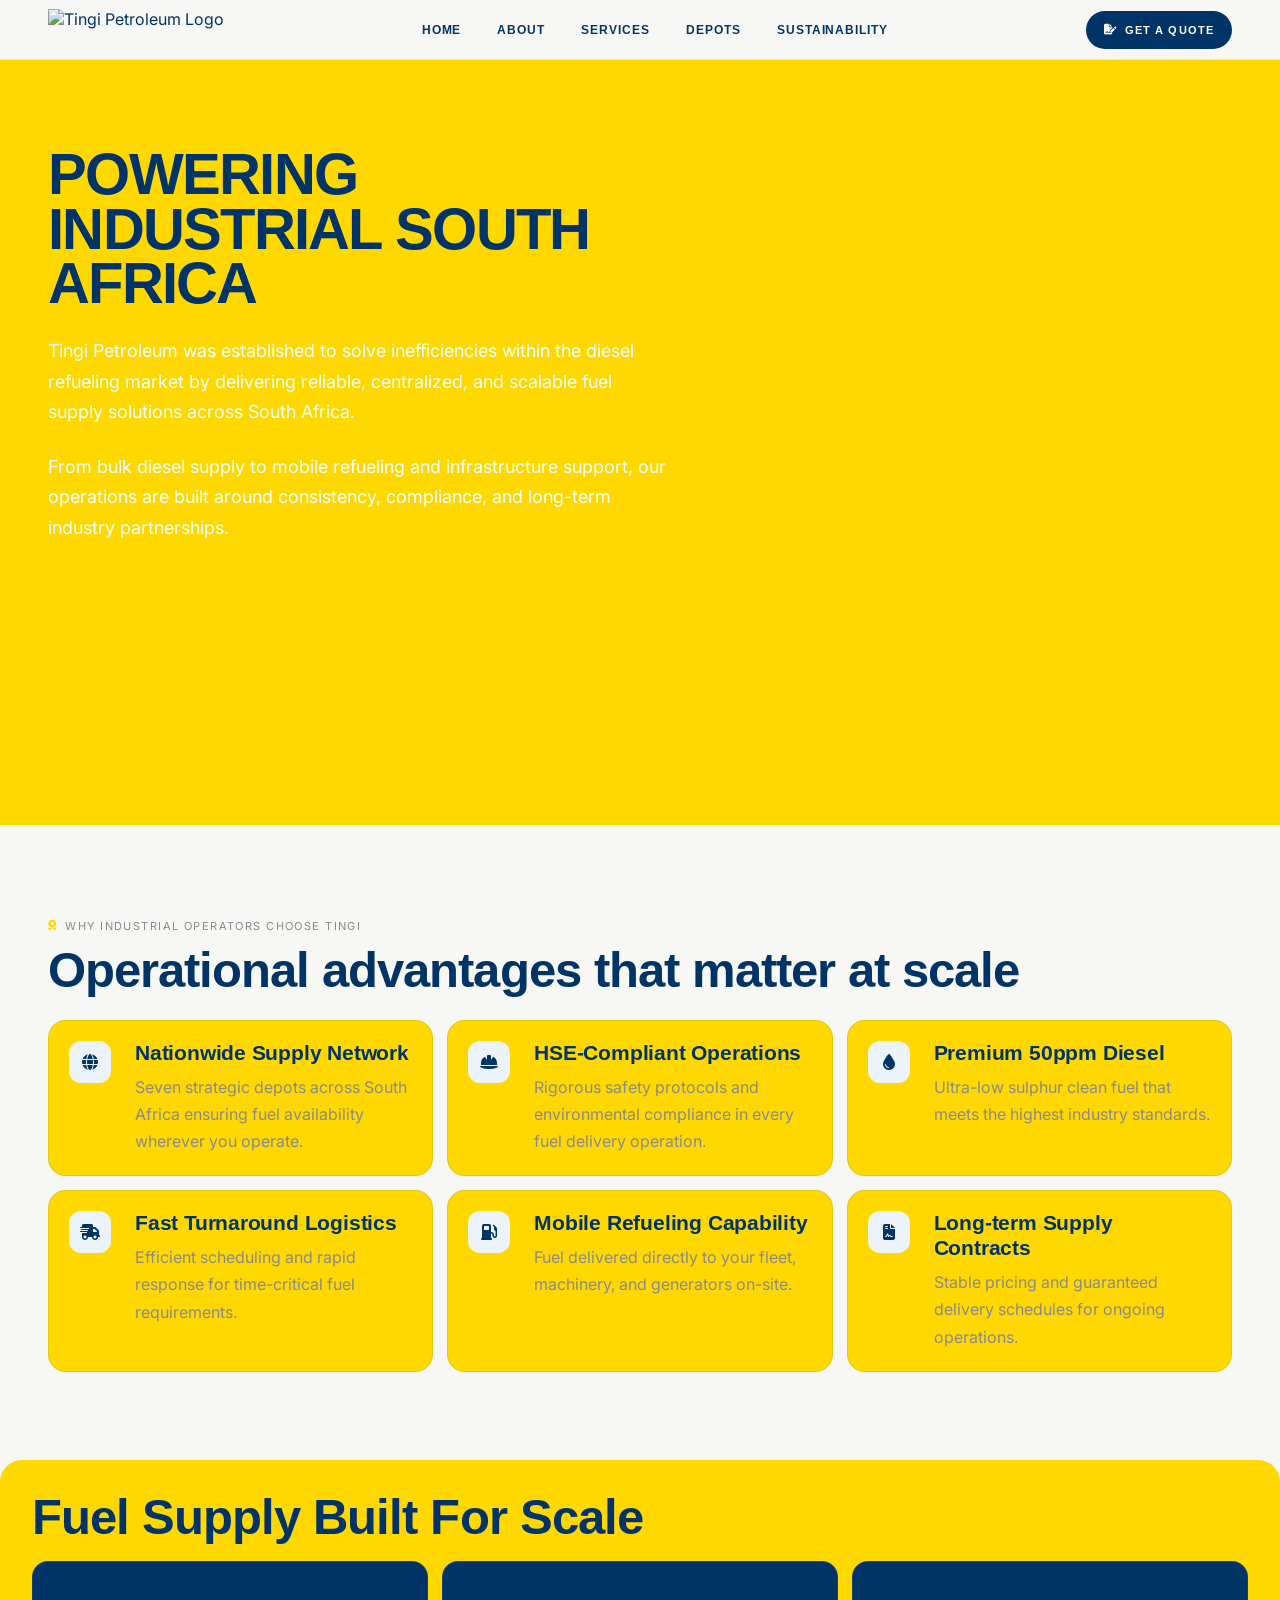
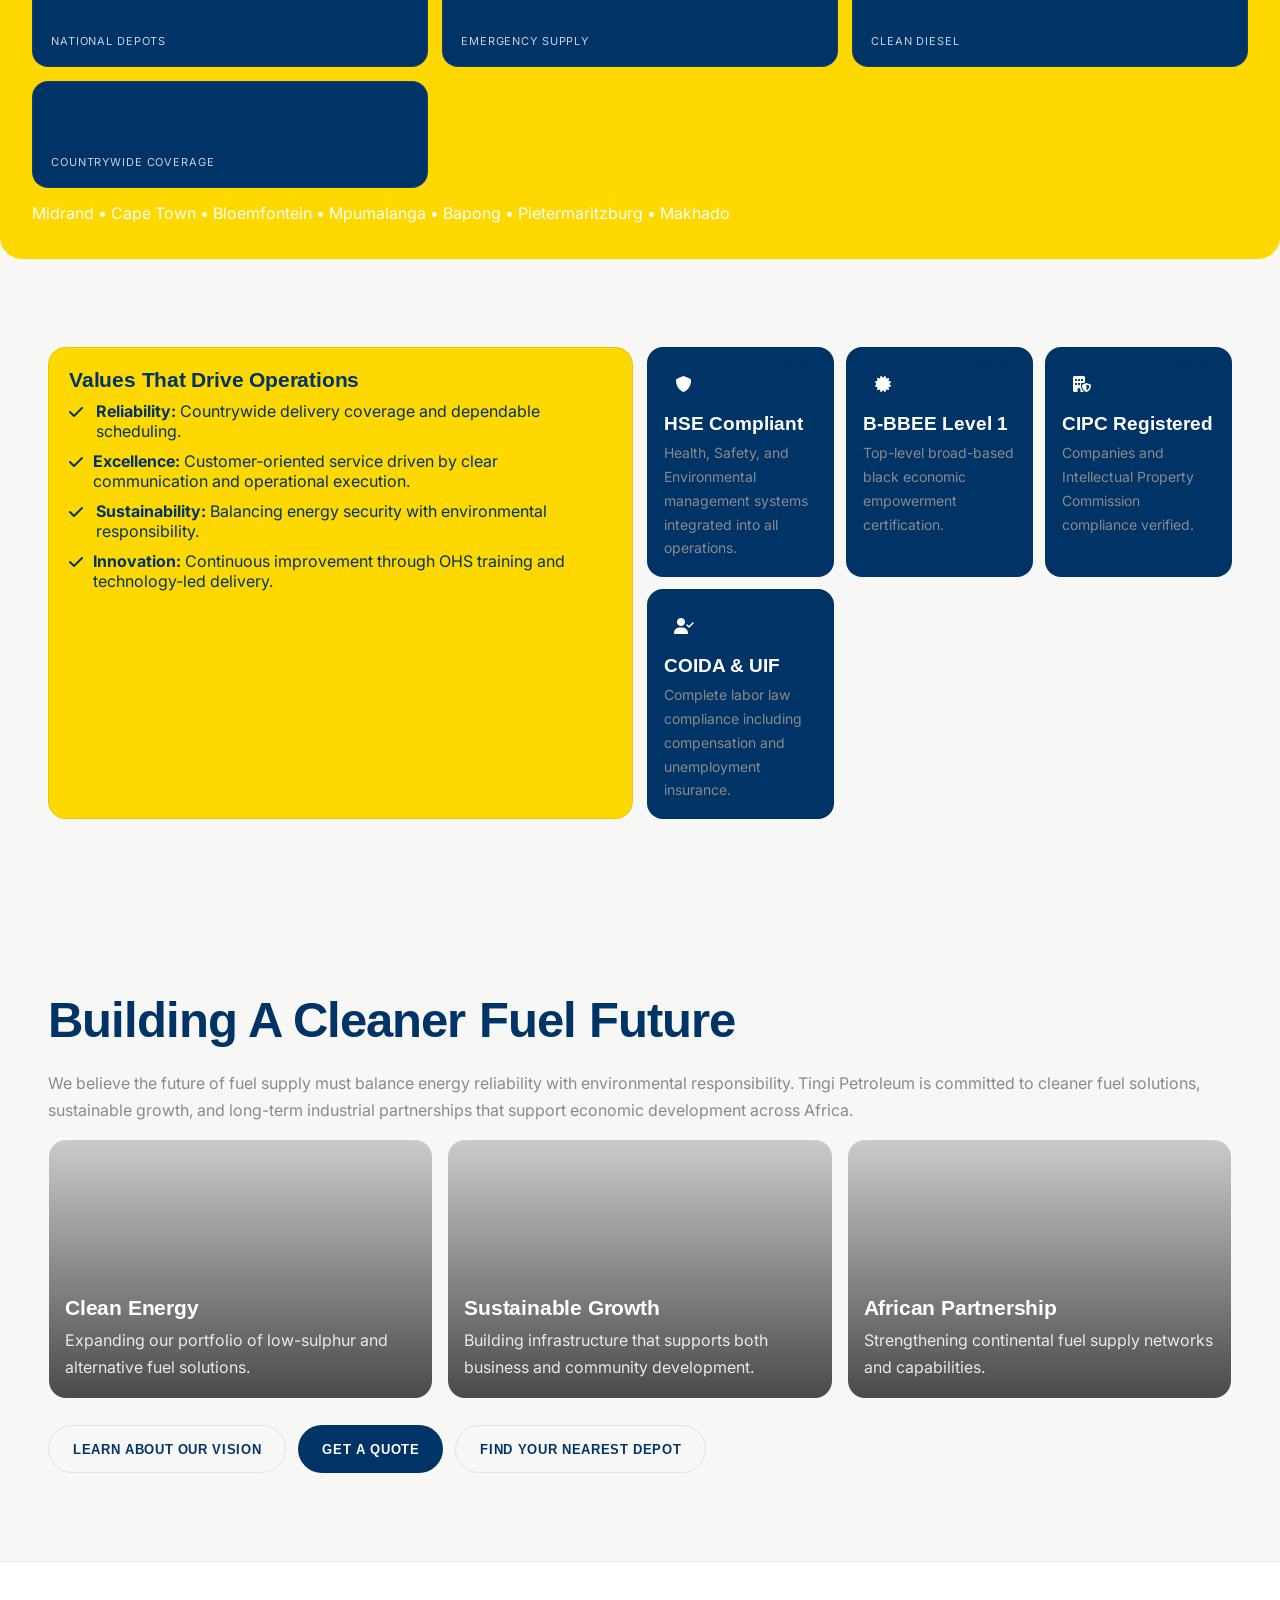
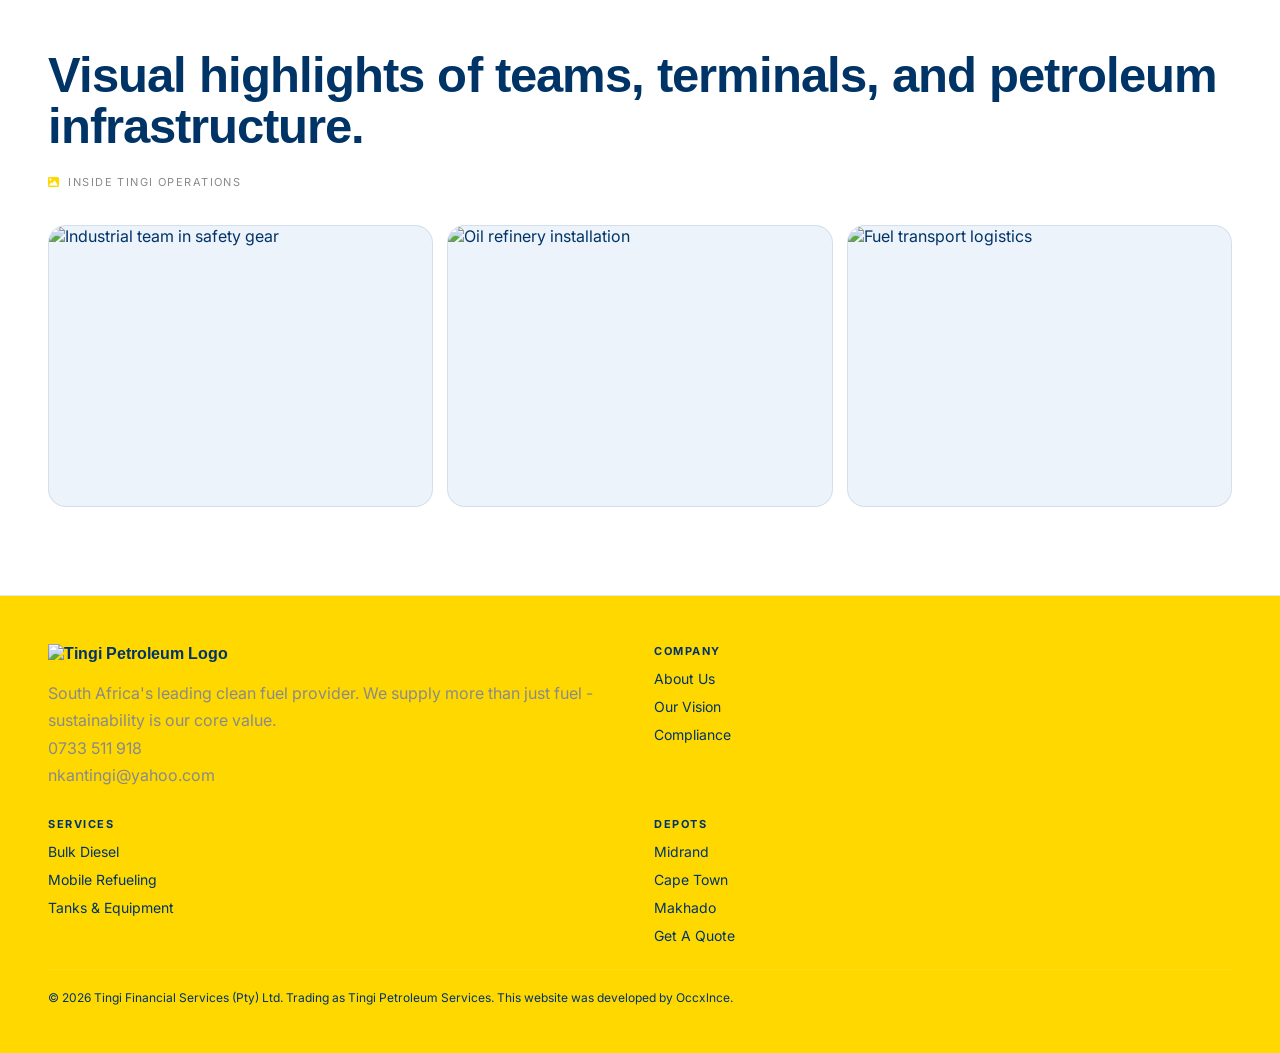
==== commit 18d20185: "Add files via upload" ====
--- a/about.html
+++ b/about.html
@@ -4,6 +4,7 @@
   <meta charset="UTF-8">
   <meta name="viewport" content="width=device-width, initial-scale=1.0">
   <title>Tingi Petroleum | About</title>
+  <link rel="icon" type="image/png" href="https://res.cloudinary.com/dgwtaivvf/image/upload/v1777538919/TINGI-Symbol_kpe2rj.png">
   <link rel="preconnect" href="https://fonts.googleapis.com">
   <link rel="preconnect" href="https://fonts.gstatic.com" crossorigin>
   <link href="https://fonts.googleapis.com/css2?family=Arimo:wght@400;500;600;700&family=Inter:wght@300;400;500;600;700&display=swap" rel="stylesheet">
@@ -12,7 +13,7 @@
   <script src="main.js" defer></script>
 </head>
 <body>
-  <nav id="nav"><a href="index.html" class="nav-logo"><img src="https://res.cloudinary.com/dgwtaivvf/image/upload/v1777538921/TINGI-Variation2_gpwqii.png" alt="Tingi Petroleum Logo" style="height: 42px; width: auto;"></a><ul class="nav-links"><li><a href="index.html">Home</a></li><li><a href="about.html">About</a></li><li><a href="services.html">Services</a></li><li><a href="depots.html">Depots</a></li><li><a href="sustainability.html">Sustainability</a></li></ul><a class="nav-cta" href="quote.html"><i class="fa-solid fa-file-signature"></i> Get A Quote</a></nav>
+  <nav id="nav"><a href="index.html" class="nav-logo"><img src="https://res.cloudinary.com/dgwtaivvf/image/upload/v1777538921/TINGI-Variation2_gpwqii.png" alt="Tingi Petroleum Logo" style="height: 42px; width: auto;"></a><ul class="nav-links"><li><a href="index.html">Home</a></li><li><a href="about.html">About</a></li><li><a href="services.html">Services</a></li><li><a href="depots.html">Depots</a></li><li><a href="sustainability.html">Sustainability</a></li></ul><button class="nav-toggle" aria-label="Toggle navigation"><span></span><span></span><span></span></button><a class="nav-cta" href="quote.html"><i class="fa-solid fa-file-signature"></i> Get A Quote</a></nav><nav class="nav-mobile"><ul class="nav-mobile-links"><li><a href="index.html">Home</a></li><li><a href="about.html">About</a></li><li><a href="services.html">Services</a></li><li><a href="depots.html">Depots</a></li><li><a href="sustainability.html">Sustainability</a></li><li><a href="quote.html">Get A Quote</a></li></ul></nav>
 
   <main>
     <section class="hero">
@@ -58,9 +59,9 @@
       <div class="section-title"><h2>Building A Cleaner Fuel Future</h2></div>
       <p>We believe the future of fuel supply must balance energy reliability with environmental responsibility. Tingi Petroleum is committed to cleaner fuel solutions, sustainable growth, and long-term industrial partnerships that support economic development across Africa.</p>
       <div class="media-grid g3" style="margin-top:14px;">
-        <article class="card-media" style="background-image:url('https://images.unsplash.com/photo-1557683316-973673baf926?auto=format&fit=crop&w=1200&q=80')"><div class="card-media-content"><h3>Clean Energy</h3><p>Expanding our portfolio of low-sulphur and alternative fuel solutions.</p></div></article>
-        <article class="card-media" style="background-image:url('https://images.unsplash.com/photo-1497436072909-60f360e1d4b1?auto=format&fit=crop&w=1200&q=80')"><div class="card-media-content"><h3>Sustainable Growth</h3><p>Building infrastructure that supports both business and community development.</p></div></article>
-        <article class="card-media" style="background-image:url('https://images.unsplash.com/photo-1469474968028-56623f02e42e?auto=format&fit=crop&w=1200&q=80')"><div class="card-media-content"><h3>African Partnership</h3><p>Strengthening continental fuel supply networks and capabilities.</p></div></article>
+        <article class="card-media" style="background-image:url('https://merchantec.com/wp-content/uploads/2023/07/cesc-banner.jpg')"><div class="card-media-content"><h3>Clean Energy</h3><p>Expanding our portfolio of low-sulphur and alternative fuel solutions.</p></div></article>
+        <article class="card-media" style="background-image:url('https://res.cloudinary.com/dgwtaivvf/image/upload/v1778425479/photograph1_m4ukkz.png')"><div class="card-media-content"><h3>Sustainable Growth</h3><p>Building infrastructure that supports both business and community development.</p></div></article>
+        <article class="card-media" style="background-image:url('https://www.timeshighereducation.com/sites/default/files/styles/article785xauto/public/african-elephants-huawei-collaboration.jpg?itok=Gp2asNyI')"><div class="card-media-content"><h3>African Partnership</h3><p>Strengthening continental fuel supply networks and capabilities.</p></div></article>
       </div>
       <div class="cta-row"><a class="btn btn-outline" href="sustainability.html">Learn About Our Vision</a><a class="btn btn-primary" href="quote.html">Get A Quote</a><a class="btn btn-outline" href="depots.html">Find Your Nearest Depot</a></div>
     </section>
@@ -68,19 +69,20 @@
 
     <section class="page-gallery">
       <div class="section-title">
-        <div class="eyebrow"><i class="fa-solid fa-image"></i> Inside Tingi Operations</div>
+
         <h2>Visual highlights of teams, terminals, and petroleum infrastructure.</h2>
+                <div class="eyebrow"><i class="fa-solid fa-image"></i> Inside Tingi Operations</div>
       </div>
       <div class="gallery-grid">
-        <figure class="gallery-item"><img src="https://images.unsplash.com/photo-1581092580497-e0d23cbdf1dc?auto=format&fit=crop&w=1400&q=80" alt="Industrial team in safety gear" loading="lazy"><figcaption>Safety-focused teams driving dependable service delivery.</figcaption></figure>
-        <figure class="gallery-item"><img src="https://images.unsplash.com/photo-1519003722824-194d4455a60c?auto=format&fit=crop&w=1400&q=80" alt="Oil refinery installation" loading="lazy"><figcaption>Modern terminal infrastructure for secure product handling.</figcaption></figure>
-        <figure class="gallery-item"><img src="https://images.unsplash.com/photo-1489515217757-5fd1be406fef?auto=format&fit=crop&w=1400&q=80" alt="Fuel transport logistics" loading="lazy"><figcaption>Coordinated logistics from depot to delivery point.</figcaption></figure>
+        <figure class="gallery-item"><img src="https://res.cloudinary.com/dgwtaivvf/image/upload/v1778425464/photograph5_rxwccl.png?auto=format&fit=crop&w=1400&q=80" alt="Industrial team in safety gear" loading="lazy"></figure>
+        <figure class="gallery-item"><img src="https://res.cloudinary.com/dgwtaivvf/image/upload/v1778425487/photograph8_ikiltq.png?auto=format&fit=crop&w=1400&q=80" alt="Oil refinery installation" loading="lazy"></figure>
+        <figure class="gallery-item"><img src="https://res.cloudinary.com/dgwtaivvf/image/upload/v1778425481/photograph2_yoiu2i.png?auto=format&fit=crop&w=1400&q=80" alt="Fuel transport logistics" loading="lazy"></figure>
       </div>
     </section>
   </main>
 
   <footer>
-    <div class="footer-grid"><div><div class="footer-brand">Tingi Petroleum</div><p>South Africa's leading clean fuel provider. We supply more than just fuel - sustainability is our core value.</p><p>0733 511 918<br>nkantingi@yahoo.com</p></div><div><h4>Company</h4><ul class="footer-links"><li><a href="about.html">About Us</a></li><li><a href="about.html">Our Vision</a></li><li><a href="about.html">Compliance</a></li></ul></div><div><h4>Services</h4><ul class="footer-links"><li><a href="services.html">Bulk Diesel</a></li><li><a href="services.html">Mobile Refueling</a></li><li><a href="services.html">Tanks & Equipment</a></li></ul></div><div><h4>Depots</h4><ul class="footer-links"><li><a href="depots.html">Midrand</a></li><li><a href="depots.html">Cape Town</a></li><li><a href="depots.html">Makhado</a></li><li><a href="quote.html">Get A Quote</a></li></ul></div></div>
+    <div class="footer-grid"><div><div class="footer-brand"><img src="https://res.cloudinary.com/dgwtaivvf/image/upload/v1777538920/TINGI-Variation2-Black_kkawrq.png" alt="Tingi Petroleum Logo" style="height: 32px; width: auto; margin-bottom: 8px;"></div><p>South Africa's leading clean fuel provider. We supply more than just fuel - sustainability is our core value.</p><p>0733 511 918<br>nkantingi@yahoo.com</p></div><div><h4>Company</h4><ul class="footer-links"><li><a href="about.html">About Us</a></li><li><a href="about.html">Our Vision</a></li><li><a href="about.html">Compliance</a></li></ul></div><div><h4>Services</h4><ul class="footer-links"><li><a href="services.html">Bulk Diesel</a></li><li><a href="services.html">Mobile Refueling</a></li><li><a href="services.html">Tanks & Equipment</a></li></ul></div><div><h4>Depots</h4><ul class="footer-links"><li><a href="depots.html">Midrand</a></li><li><a href="depots.html">Cape Town</a></li><li><a href="depots.html">Makhado</a></li><li><a href="quote.html">Get A Quote</a></li></ul></div></div>
     <div class="footer-copy">© 2026 Tingi Financial Services (Pty) Ltd. Trading as Tingi Petroleum Services. This website was developed by Occxlnce.</div>
   </footer>
 </body>
--- a/styles.css
+++ b/styles.css
@@ -38,6 +38,20 @@
 .nav-links a:hover { color: var(--muted); }
 .nav-cta { display: inline-flex; align-items: center; gap: 8px; height: 38px; padding: 0 18px; border-radius: 100px; text-decoration: none; text-transform: uppercase; font-size: 11px; font-weight: 700; letter-spacing: .1em; color: var(--white); background: var(--blue); font-family: "Arimo", sans-serif; }
 .nav-cta:hover { color: var(--blue); background: var(--yellow); }
+
+/* Mobile Navigation */
+.nav-toggle { display: none; background: none; border: none; cursor: pointer; padding: 8px; }
+.nav-toggle span { display: block; width: 25px; height: 3px; background: var(--blue); margin: 5px 0; transition: 0.3s; border-radius: 2px; }
+.nav-toggle.active span:nth-child(1) { transform: rotate(-45deg) translate(-5px, 6px); }
+.nav-toggle.active span:nth-child(2) { opacity: 0; }
+.nav-toggle.active span:nth-child(3) { transform: rotate(45deg) translate(-5px, -6px); }
+
+.nav-mobile { display: none; position: fixed; top: 60px; left: 0; right: 0; background: rgba(247, 247, 245, 0.98); backdrop-filter: blur(12px); border-bottom: 1px solid var(--rule); z-index: 99; }
+.nav-mobile.active { display: block; }
+.nav-mobile-links { list-style: none; padding: 20px 0; }
+.nav-mobile-links li { border-bottom: 1px solid var(--rule); }
+.nav-mobile-links a { display: block; padding: 15px 24px; text-decoration: none; text-transform: uppercase; font-size: 12px; font-weight: 600; letter-spacing: 0.08em; color: var(--blue); font-family: "Arimo", sans-serif; }
+.nav-mobile-links a:hover { background: var(--offblue); }
 
 main section { padding: 88px 48px; }
 .hero { 
@@ -247,14 +261,14 @@
   .cta-row { flex-direction: column; }
 }
 
-footer { background: #ffd800; padding: 48px; color: var(--white); }
+footer { background: #ffd800; padding: 48px; color: #003366; }
 .footer-grid { display: grid; grid-template-columns: 2fr 1fr 1fr 1fr; gap: 28px; border-bottom: 1px solid rgba(255,255,255,.08); padding-bottom: 24px; margin-bottom: 20px; }
-.footer-grid h4 { font-size: 11px; letter-spacing: .14em; text-transform: uppercase; color: rgba(255,255,255,.45); margin-bottom: 10px; }
+.footer-grid h4 { font-size: 11px; letter-spacing: .14em; text-transform: uppercase; color: #003366; margin-bottom: 10px; }
 .footer-links { list-style: none; display: grid; gap: 8px; }
-.footer-links a { color: rgba(255,255,255,.7); text-decoration: none; font-size: 14px; }
-.footer-links a:hover { color: var(--yellow); }
-.footer-brand { font-family: "Arimo", sans-serif; font-size: 16px; font-weight: 800; margin-bottom: 8px; }
-.footer-copy { color: rgba(255,255,255,.45); font-size: 12px; }
+.footer-links a { color: #003366; text-decoration: none; font-size: 14px; }
+.footer-links a:hover { color: #003366; text-decoration: underline; }
+.footer-brand { font-family: "Arimo", sans-serif; font-size: 16px; font-weight: 800; margin-bottom: 8px; color: #003366; }
+.footer-copy { color: #003366; font-size: 12px; }
 
 form { display: grid; gap: 10px; }
 .f-row { display: grid; grid-template-columns: repeat(2, minmax(0, 1fr)); gap: 10px; }
@@ -307,6 +321,7 @@
   .nav-logo img { height: 36px; }
   .nav-cta { font-size: 10px; padding: 0 12px; height: 34px; }
   .nav-links { display: none; }
+  .nav-toggle { display: block; }
   
   main section { padding: 48px 16px; }
   .hero { min-height: 60vh; }
@@ -338,6 +353,7 @@
 @media (min-width: 376px) and (max-width: 414px) {
   #nav { padding: 0 16px; }
   .nav-links { display: none; }
+  .nav-toggle { display: block; }
   
   main section { padding: 56px 20px; }
   .hero { min-height: 65vh; }
@@ -360,6 +376,7 @@
 @media (min-width: 415px) and (max-width: 430px) {
   #nav { padding: 0 20px; }
   .nav-links { display: none; }
+  .nav-toggle { display: block; }
   
   main section { padding: 64px 24px; }
   .hero { min-height: 70vh; }
